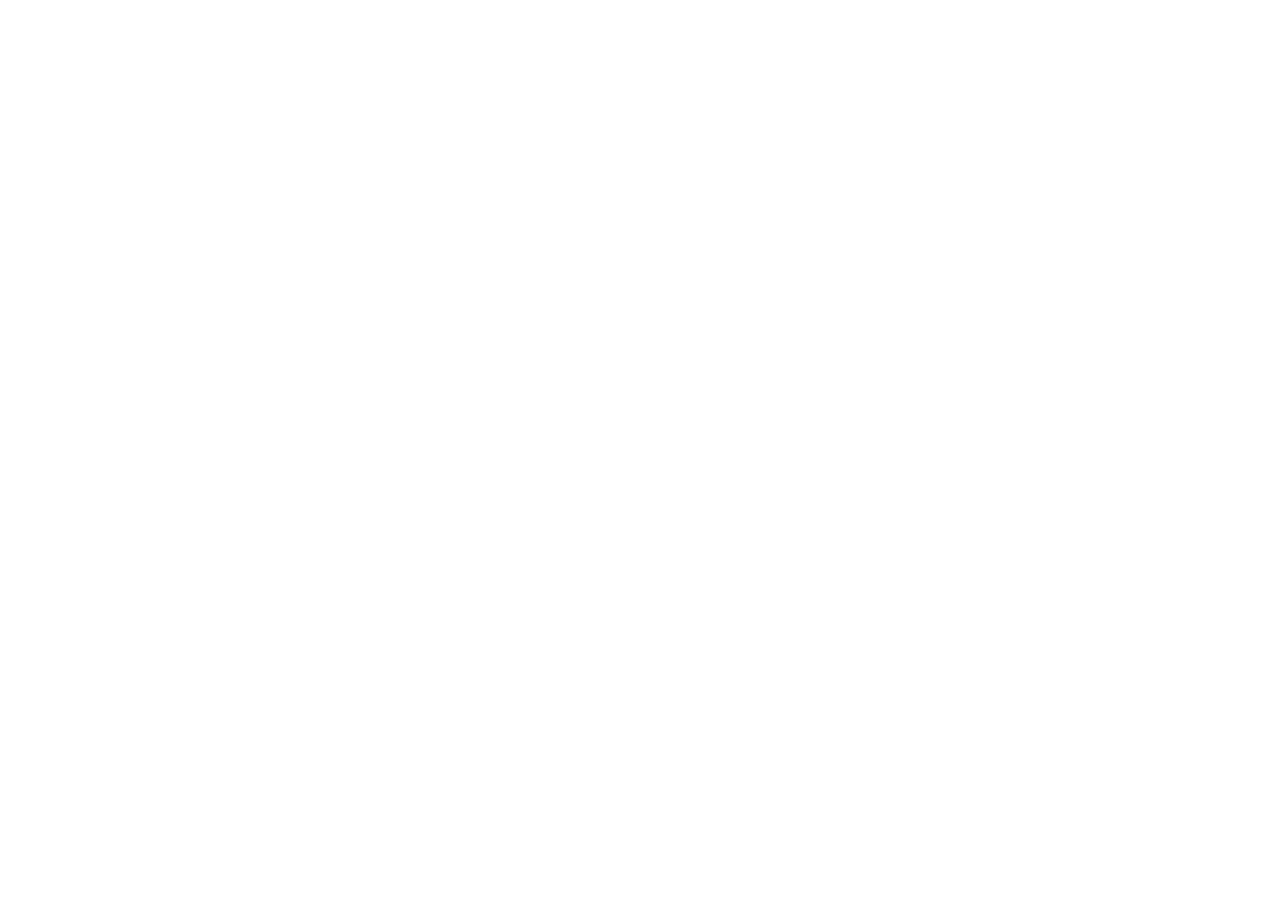
==== index.html @ c9c1727e "Version 0.5" ====
<!DOCTYPE html>
<html lang="en">
<head>
  <meta charset="UTF-8">
  <title>Clorabase documentation</title>
  <link rel="icon" href="favicon.png" />
  <meta name="keywords" content="clorabase, android backend, firebase alternative,clorastoreDB,cloremDB,github as backend,supabase, in-app updates, nosql, mongoDB"/>
  <meta http-equiv="X-UA-Compatible" content="IE=edge,chrome=1" />
  <meta name="description" content="Clorabase is a free backend (BaaS) alternative for Android apps that turns your GitHub repo into a No-SQL database. Use Databases, Storage, In-App messaging and a lot more engaging features for free without any special account.">
  <meta name="viewport" content="width=device-width, initial-scale=1.0, minimum-scale=1.0">
  <link rel="stylesheet" href="//cdn.jsdelivr.net/npm/docsify@4/lib/themes/vue.css">
</head>
<body>
  <div id="app"></div>
  <script>
    window.$docsify = {
      name: 'Clorabase',
      repo: 'https://github.com/ErrorxCode/Clorabase',
      coverpage: 'cover.md',
      loadSidebar: 'toc.md'
    }
  </script>
  <!-- Docsify v4 -->
  <script src="//cdn.jsdelivr.net/npm/docsify@4"></script>
</body>
</html>
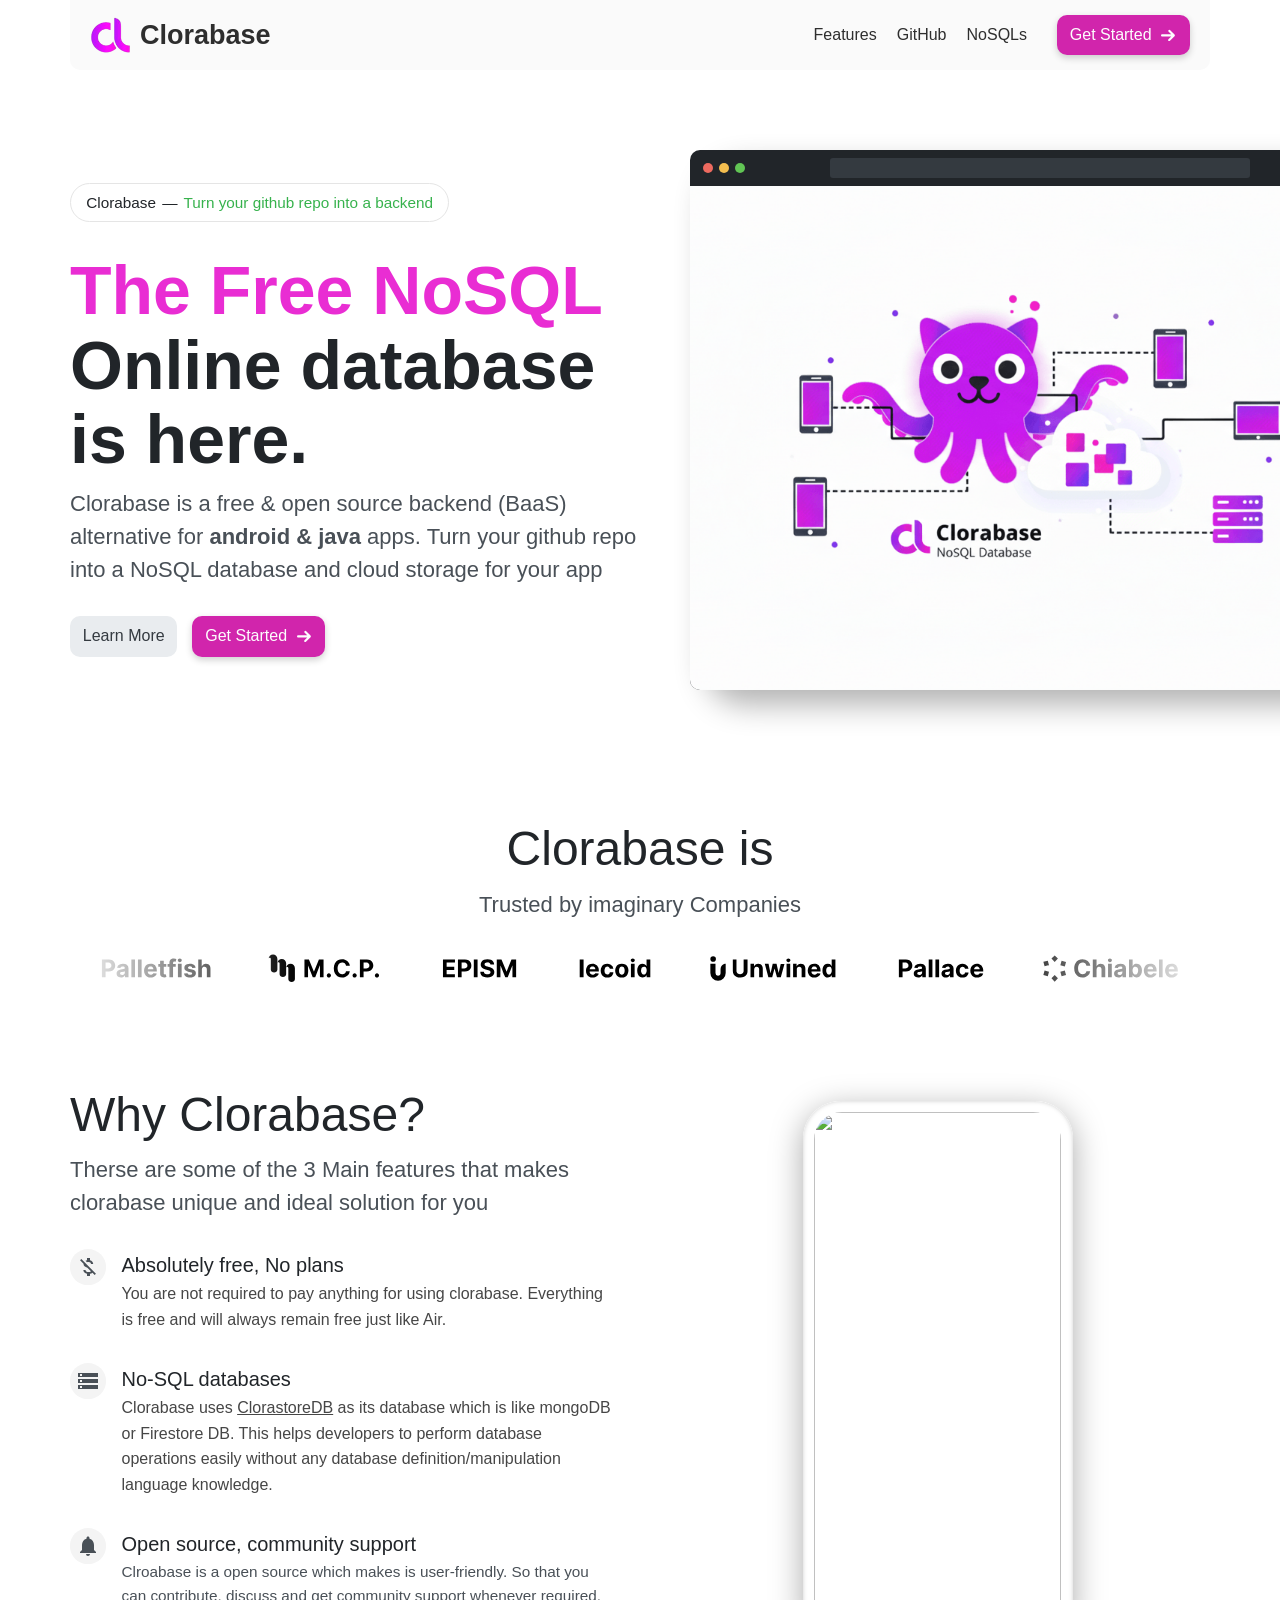
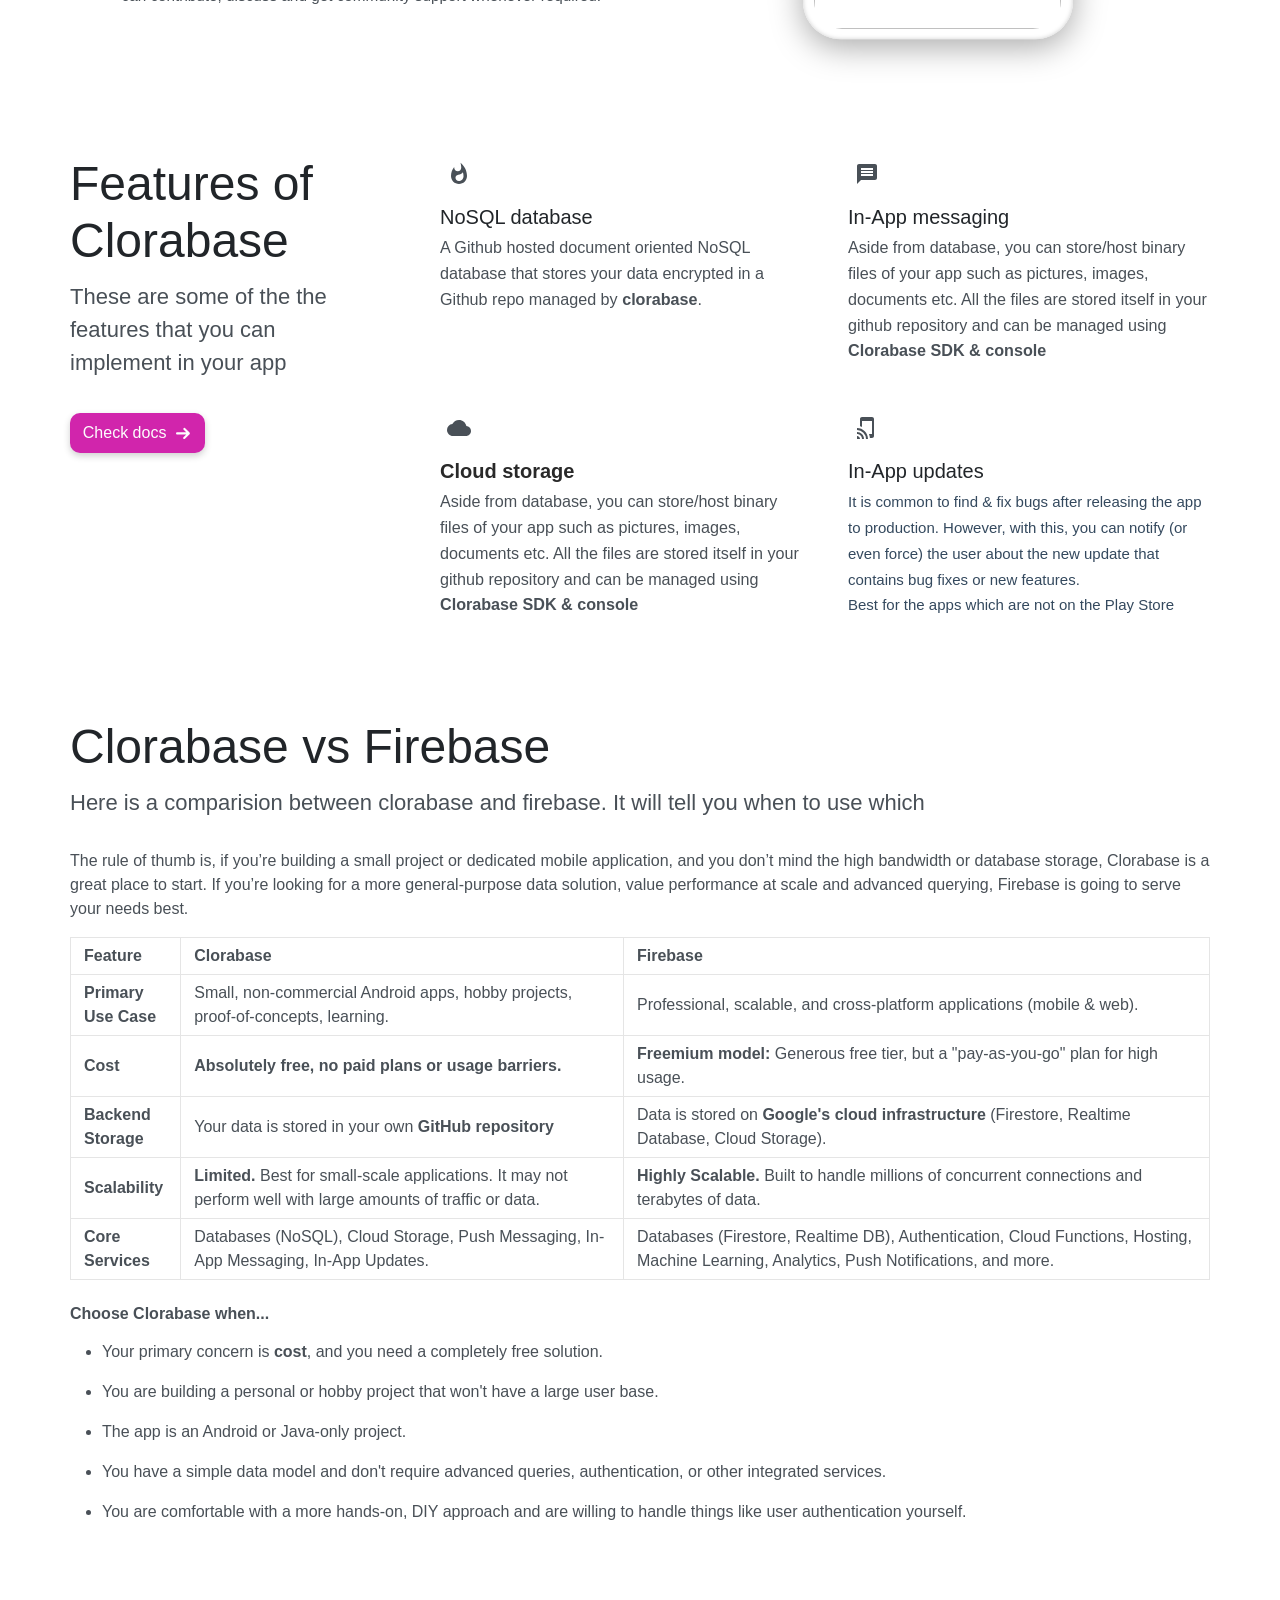
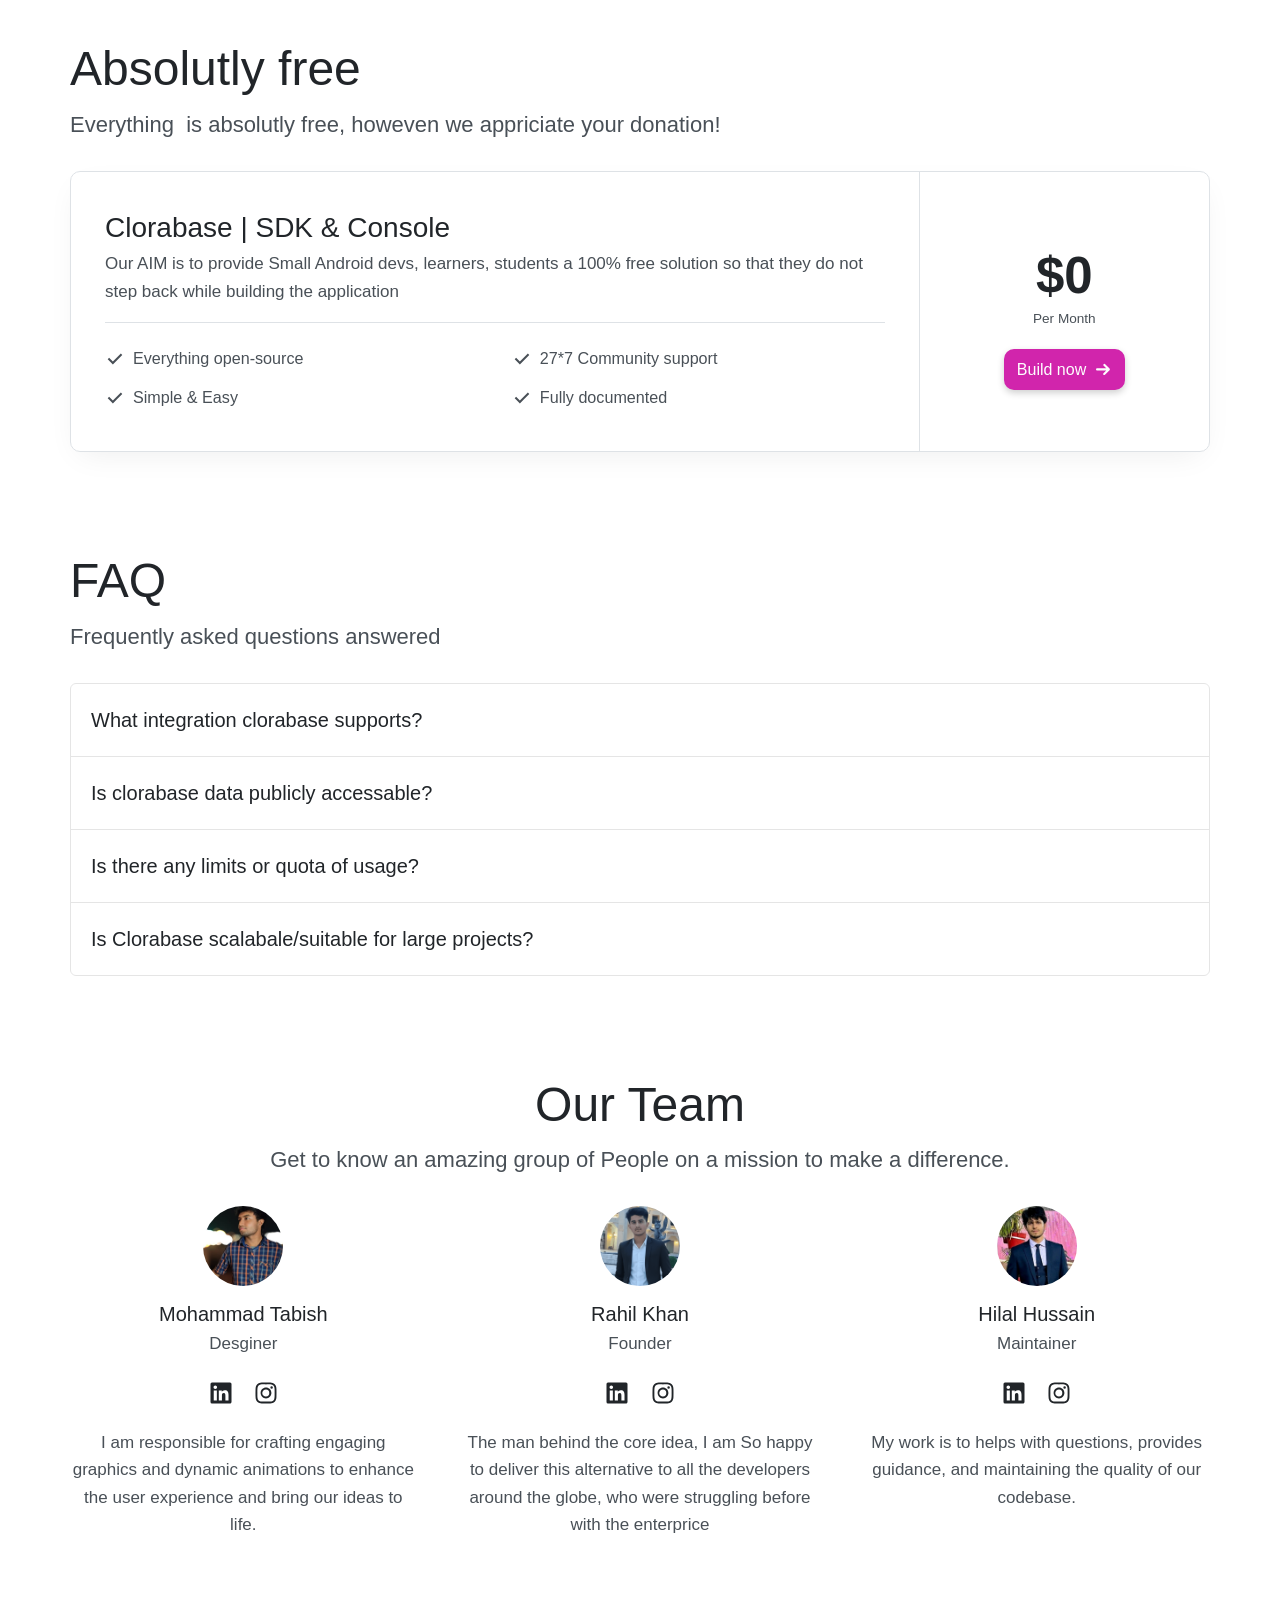
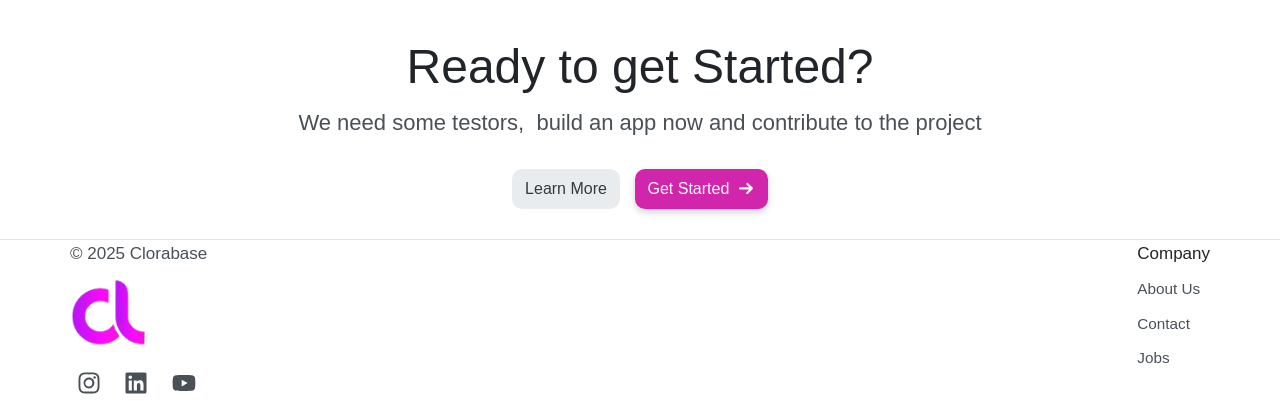
==== commit eb060f3a: "Version 0.5" ====
--- a/index.html
+++ b/index.html
@@ -1,26 +1,5227 @@
 <!DOCTYPE html>
+<!-- saved from url=(0033)https://x40t9uf2030pmzw6.umso.co/ -->
 <html lang="en">
+
 <head>
-  <meta charset="UTF-8">
-  <title>Clorabase documentation</title>
-  <link rel="icon" href="favicon.png" />
-  <meta name="keywords" content="clorabase, android backend, firebase alternative,clorastoreDB,cloremDB,github as backend,supabase, in-app updates, nosql, mongoDB"/>
-  <meta http-equiv="X-UA-Compatible" content="IE=edge,chrome=1" />
-  <meta name="description" content="Clorabase is a free backend (BaaS) alternative for Android apps that turns your GitHub repo into a No-SQL database. Use Databases, Storage, In-App messaging and a lot more engaging features for free without any special account.">
-  <meta name="viewport" content="width=device-width, initial-scale=1.0, minimum-scale=1.0">
-  <link rel="stylesheet" href="//cdn.jsdelivr.net/npm/docsify@4/lib/themes/vue.css">
+    <meta http-equiv="Content-Type" content="text/html; charset=UTF-8">
+    <meta http-equiv="x-ua-compatible" content="ie=edge">
+    <meta name="viewport" content="width=device-width, initial-scale=1, shrink-to-fit=no">
+    <link rel="icon" href="https://static-files.umso.co/lib_TvHHIBsxBCoxRUxY/1z0f9hwj6rwfn8ta.png?w=32&amp;h=32">
+    <title></title>
+    <meta property="og:title">
+    <meta name="twitter:title">
+    <meta name="description">
+    <meta name="twitter:description">
+    <link rel="canonical" href="https://x40t9uf2030pmzw6.umso.co/">
+    <link rel="alternate" hreflang="en" href="https://x40t9uf2030pmzw6.umso.co/">
+    <style>
+        body {
+            margin: 0;
+            padding: 0;
+            --wr-max: 1200px;
+            position: relative;
+            word-wrap: anywhere;
+            word-break: break-word;
+            line-height: 1.5;
+            --font-system: -apple-system, BlinkMacSystemFont, Segoe UI, Inter, Helvetica, Arial, sans-serif;
+            overflow-wrap: anywhere;
+            text-rendering: optimizeLegibility;
+            background-color: #fff;
+            --gradient-otifyadsp4: linear-gradient(45deg, rgb(184, 205, 225) 0%, rgb(135, 171, 208) 100%);
+            -webkit-font-smoothing: antialiased;
+            -moz-osx-font-smoothing: grayscale;
+            -webkit-text-size-adjust: 100%;
+        }
+
+        a,
+        .link {
+            color: var(--color-text-link);
+            font-weight: var(--fontWeight-text-medium);
+            text-decoration: none;
+        }
+
+        a:not(.btn):hover {
+            text-decoration: underline;
+        }
+
+        strong {
+            font-weight: var(--fontWeight-text-heavy);
+        }
+
+        #measure-layer {
+            z-index: -1;
+            position: absolute;
+            visibility: hidden;
+        }
+
+        .theme-sub_5iltjpyki4 {
+            font: normal normal 400 1em 'Noto Sans', -apple-system, BlinkMacSystemFont, Segoe UI, Helvetica, Arial, sans-serif;
+            color: #dee2e6;
+            font-size: max(calc(17px * var(--fontScaleFactor)), 16px);
+            --color-bg: rgb(21, 23, 25);
+            background: rgb(21, 23, 25);
+            --font-hero: normal normal 800 1em 'Noto Sans', -apple-system, BlinkMacSystemFont, Segoe UI, Helvetica, Arial, sans-serif;
+            --font-text: normal normal 400 1em 'Noto Sans', -apple-system, BlinkMacSystemFont, Segoe UI, Helvetica, Arial, sans-serif;
+            line-height: 1.6;
+            --font-title: normal normal 500 1em 'Noto Sans', -apple-system, BlinkMacSystemFont, Segoe UI, Helvetica, Arial, sans-serif;
+            --border-width: 1px;
+            --font-subtitle: normal normal 500 1em 'Noto Sans', -apple-system, BlinkMacSystemFont, Segoe UI, Helvetica, Arial, sans-serif;
+            --fontSize-hero: calc(68px * var(--fontScaleFactor));
+            --fontSize-text: max(calc(17px * var(--fontScaleFactor)), 16px);
+            --fontSize-title: calc(48px * var(--fontScaleFactor));
+            --color-text-link: #40c057;
+            --font-subheading: normal normal 400 1em 'Noto Sans', -apple-system, BlinkMacSystemFont, Segoe UI, Helvetica, Arial, sans-serif;
+            --fontScaleFactor: 1;
+            --lineHeight-hero: 1.1;
+            --lineHeight-title: 1.2;
+            --fontSize-subtitle: calc(20px * var(--fontScaleFactor));
+            --color-text-primary: #f8f9fa;
+            --color-border-normal: #495057;
+            --fontSize-subheading: calc(22px * var(--fontScaleFactor));
+            --fontWeight-subtitle: 500;
+            --lineHeight-subtitle: inherit;
+            --color-accent-primary: #40c057;
+            --color-text-secondary: #dee2e6;
+            --fontWeight-text-heavy: 600;
+            --lineHeight-subheading: 1.5;
+            --fontWeight-text-medium: 500;
+        }
+
+        @media (max-width: 768px) {
+            .theme-sub_5iltjpyki4 {
+                --fontSize-hero: calc(68px * var(--fontScaleFactor));
+                --fontSize-title: max(calc(48px * var(--fontScaleFactor)), 20px);
+                --fontScaleFactor: 0.75;
+                --fontSize-subtitle: max(calc(20px * var(--fontScaleFactor)), 16px);
+                --fontSize-subheading: max(calc(22px * var(--fontScaleFactor)), 16px);
+            }
+        }
+
+        .theme-sub_6dv71possc {
+            font: normal normal 400 1em 'Noto Sans', -apple-system, BlinkMacSystemFont, Segoe UI, Helvetica, Arial, sans-serif;
+            color: #495057;
+            font-size: max(calc(17px * var(--fontScaleFactor)), 16px);
+            --color-bg: rgb(255, 255, 255);
+            background: rgb(255, 255, 255);
+            --font-hero: normal normal 800 1em 'Noto Sans', -apple-system, BlinkMacSystemFont, Segoe UI, Helvetica, Arial, sans-serif;
+            --font-text: normal normal 400 1em 'Noto Sans', -apple-system, BlinkMacSystemFont, Segoe UI, Helvetica, Arial, sans-serif;
+            line-height: 1.6;
+            --font-title: normal normal 500 1em 'Noto Sans', -apple-system, BlinkMacSystemFont, Segoe UI, Helvetica, Arial, sans-serif;
+            --border-width: 1px;
+            --font-subtitle: normal normal 500 1em 'Noto Sans', -apple-system, BlinkMacSystemFont, Segoe UI, Helvetica, Arial, sans-serif;
+            --fontSize-hero: calc(68px * var(--fontScaleFactor));
+            --fontSize-text: max(calc(17px * var(--fontScaleFactor)), 16px);
+            --fontSize-title: calc(48px * var(--fontScaleFactor));
+            --color-text-link: #37b24d;
+            --font-subheading: normal normal 400 1em 'Noto Sans', -apple-system, BlinkMacSystemFont, Segoe UI, Helvetica, Arial, sans-serif;
+            --fontScaleFactor: 1;
+            --lineHeight-hero: 1.1;
+            --lineHeight-title: 1.2;
+            --fontSize-subtitle: calc(20px * var(--fontScaleFactor));
+            --color-text-primary: #212529;
+            --color-border-normal: rgb(229, 229, 229);
+            --fontSize-subheading: calc(22px * var(--fontScaleFactor));
+            --fontWeight-subtitle: 500;
+            --lineHeight-subtitle: inherit;
+            --color-accent-primary: rgb(233, 45, 211);
+            --color-text-secondary: #495057;
+            --fontWeight-text-heavy: 600;
+            --lineHeight-subheading: 1.5;
+            --fontWeight-text-medium: 500;
+        }
+
+        @media (max-width: 768px) {
+            .theme-sub_6dv71possc {
+                --fontSize-hero: calc(68px * var(--fontScaleFactor));
+                --fontSize-title: max(calc(48px * var(--fontScaleFactor)), 20px);
+                --fontScaleFactor: 0.75;
+                --fontSize-subtitle: max(calc(20px * var(--fontScaleFactor)), 16px);
+                --fontSize-subheading: max(calc(22px * var(--fontScaleFactor)), 16px);
+            }
+        }
+
+        .theme-sub_wf76sy1ski {
+            font: normal normal 400 1em 'Noto Sans', -apple-system, BlinkMacSystemFont, Segoe UI, Helvetica, Arial, sans-serif;
+            color: #dee2e6;
+            font-size: max(calc(17px * var(--fontScaleFactor)), 16px);
+            --color-bg: rgb(4, 42, 12);
+            background: rgb(4, 42, 12);
+            --font-hero: normal normal 800 1em 'Noto Sans', -apple-system, BlinkMacSystemFont, Segoe UI, Helvetica, Arial, sans-serif;
+            --font-text: normal normal 400 1em 'Noto Sans', -apple-system, BlinkMacSystemFont, Segoe UI, Helvetica, Arial, sans-serif;
+            line-height: 1.6;
+            --font-title: normal normal 500 1em 'Noto Sans', -apple-system, BlinkMacSystemFont, Segoe UI, Helvetica, Arial, sans-serif;
+            --border-width: 1px;
+            --font-subtitle: normal normal 500 1em 'Noto Sans', -apple-system, BlinkMacSystemFont, Segoe UI, Helvetica, Arial, sans-serif;
+            --fontSize-hero: calc(68px * var(--fontScaleFactor));
+            --fontSize-text: max(calc(17px * var(--fontScaleFactor)), 16px);
+            --fontSize-title: calc(48px * var(--fontScaleFactor));
+            --color-text-link: rgb(92, 250, 121);
+            --font-subheading: normal normal 400 1em 'Noto Sans', -apple-system, BlinkMacSystemFont, Segoe UI, Helvetica, Arial, sans-serif;
+            --fontScaleFactor: 1;
+            --lineHeight-hero: 1.1;
+            --lineHeight-title: 1.2;
+            --fontSize-subtitle: calc(20px * var(--fontScaleFactor));
+            --color-text-primary: #f8f9fa;
+            --color-border-normal: rgb(44, 84, 51);
+            --fontSize-subheading: calc(22px * var(--fontScaleFactor));
+            --fontWeight-subtitle: 500;
+            --lineHeight-subtitle: inherit;
+            --color-accent-primary: rgb(76, 245, 107);
+            --color-text-secondary: #dee2e6;
+            --fontWeight-text-heavy: 600;
+            --lineHeight-subheading: 1.5;
+            --fontWeight-text-medium: 500;
+        }
+
+        @media (max-width: 768px) {
+            .theme-sub_wf76sy1ski {
+                --fontSize-hero: calc(68px * var(--fontScaleFactor));
+                --fontSize-title: max(calc(48px * var(--fontScaleFactor)), 20px);
+                --fontScaleFactor: 0.75;
+                --fontSize-subtitle: max(calc(20px * var(--fontScaleFactor)), 16px);
+                --fontSize-subheading: max(calc(22px * var(--fontScaleFactor)), 16px);
+            }
+        }
+
+        .buttons-btn_3k9dk393 .btn {
+            font: normal normal 500 1em 'Inter', -apple-system, BlinkMacSystemFont, Segoe UI, Helvetica, Arial, sans-serif;
+            color: #f8f9fa;
+            font-size: 16px;
+            background: rgb(40, 91, 50);
+            border-radius: 10px;
+        }
+
+        .buttons-btn_3k9dk393 .btn.primary {
+            color: rgb(253, 253, 253);
+            background: rgb(47, 177, 71);
+            box-shadow: 0px 3px 7px 0px rgba(0, 0, 0, 0.19);
+            border-style: solid;
+            border-width: 0;
+        }
+
+        .buttons-btn_3k9dk393 .btn:hover {
+            background: rgb(51, 117, 64);
+            border-radius: 10px;
+        }
+
+        .buttons-btn_3k9dk393 .btn.primary:hover {
+            background: rgb(54, 223, 85);
+        }
+
+        .buttons-btn_nd39orj3 .btn {
+            font: normal normal 500 1em 'Inter', -apple-system, BlinkMacSystemFont, Segoe UI, Helvetica, Arial, sans-serif;
+            color: #343a40;
+            font-size: 16px;
+            background: #e9ecef;
+            border-radius: 10px;
+        }
+
+        .buttons-btn_nd39orj3 .btn.primary {
+            color: rgb(253, 253, 253);
+            background: rgb(209, 37, 172);
+            box-shadow: 0px 3px 7px 0px rgba(0, 0, 0, 0.19);
+            border-style: solid;
+            border-width: 0;
+        }
+
+        .buttons-btn_nd39orj3 .btn:hover {
+            background: #dee2e6;
+            border-radius: 10px;
+        }
+
+        .buttons-btn_nd39orj3 .btn.primary:hover {
+            background: #2b8a3e;
+        }
+
+        .buttons-btn_nob6m8rpy4 .btn {
+            font: normal normal 500 1em 'Inter', -apple-system, BlinkMacSystemFont, Segoe UI, Helvetica, Arial, sans-serif;
+            color: #f1f3f5;
+            font-size: 16px;
+            background: #495057;
+            border-radius: 10px;
+        }
+
+        .buttons-btn_nob6m8rpy4 .btn.primary {
+            color: rgb(253, 253, 253);
+            background: #37b24d;
+            box-shadow: 0px 3px 7px 0px rgba(0, 0, 0, 0.19);
+            border-style: solid;
+            border-width: 0;
+        }
+
+        .buttons-btn_nob6m8rpy4 .btn:hover {
+            background: #868e96;
+            border-radius: 10px;
+        }
+
+        .buttons-btn_nob6m8rpy4 .btn.primary:hover {
+            background: #2b8a3e;
+        }
+
+        .cards-card_4mxdoagfjq {
+            --card-bg: rgb(16, 47, 21);
+            --card-boxShadow: 0px 10px 30px -10px rgba(0, 0, 0, 0.08);
+            --card-borderColor: rgb(44, 84, 51);
+            --card-borderWidth: 1px;
+            --card-borderRadius: 10px;
+            --card-textColorPrimary: #f1f3f5;
+            --card-textColorSecondary: #dee2e6;
+        }
+
+        .cards-card_6lmqy9qaws {
+            --card-bg: rgb(255, 255, 255);
+            --card-boxShadow: 0px 10px 30px -10px rgba(0, 0, 0, 0.08);
+            --card-borderColor: #dee2e6;
+            --card-borderWidth: 1px;
+            --card-borderRadius: 10px;
+            --card-textColorPrimary: #212529;
+            --card-textColorSecondary: #495057;
+        }
+
+        .cards-card_kwxot3zd9y {
+            --card-bg: rgba(52, 58, 64, 0.26);
+            --card-boxShadow: 0px 10px 30px -10px rgba(0, 0, 0, 0.08);
+            --card-borderColor: #495057;
+            --card-borderWidth: 1px;
+            --card-borderRadius: 10px;
+            --card-textColorPrimary: #f1f3f5;
+            --card-textColorSecondary: #ced4da;
+        }
+
+        .header-hdr_cadmwnvpt {
+            font: normal normal 500 16px var(--font-system), -apple-system, BlinkMacSystemFont, Segoe UI, Helvetica, Arial, sans-serif;
+            --font-text: normal normal 400 1em var(--font-system), -apple-system, BlinkMacSystemFont, Segoe UI, Helvetica, Arial, sans-serif;
+            --header-bg: rgb(4, 42, 12);
+            --nav-menu-bg: rgb(8, 55, 18);
+            --nav-drawer-bg: rgb(8, 55, 18);
+            --color-text-primary: rgb(255, 255, 255);
+            --header-borderWidth: 0px;
+            --header-borderRadius: 11px;
+            --color-text-secondary: rgb(193, 193, 193);
+            --header-fontSize-primary: 16px;
+        }
+
+        .header-hdr_7u0269dzlr {
+            font: normal normal 500 16px 'Noto Sans', -apple-system, BlinkMacSystemFont, Segoe UI, Helvetica, Arial, sans-serif;
+            --font-text: normal normal 400 17px 'Noto Sans', -apple-system, BlinkMacSystemFont, Segoe UI, Helvetica, Arial, sans-serif;
+            --header-bg: rgb(255, 255, 255);
+            --nav-menu-bg: rgb(255, 255, 255);
+            --nav-drawer-bg: rgb(255, 255, 255);
+            --color-text-primary: #212529;
+            --header-borderColor: rgb(229, 229, 229);
+            --header-borderWidth: 1;
+            --header-borderRadius: 10px;
+            --color-text-secondary: #495057;
+            --header-fontSize-primary: 16;
+            --header-fontSize-secondary: 17px;
+        }
+
+        .header-hdr_xzrm0uchqz {
+            font: normal normal 500 16px var(--font-system), -apple-system, BlinkMacSystemFont, Segoe UI, Helvetica, Arial, sans-serif;
+            --font-text: normal normal 400 1em var(--font-system), -apple-system, BlinkMacSystemFont, Segoe UI, Helvetica, Arial, sans-serif;
+            --header-bg: rgb(250, 250, 250);
+            --nav-menu-bg: rgb(250, 250, 250);
+            --nav-drawer-bg: rgb(250, 250, 250);
+            --color-text-primary: rgb(46, 46, 46);
+            --header-borderRadius: 10px;
+            --color-text-secondary: rgb(92, 92, 92);
+            --header-fontSize-primary: 16px;
+        }
+
+        .header-hdr_z6oroixtzs {
+            font: normal normal 500 16px var(--font-system), -apple-system, BlinkMacSystemFont, Segoe UI, Helvetica, Arial, sans-serif;
+            --font-text: normal normal 400 1em var(--font-system), -apple-system, BlinkMacSystemFont, Segoe UI, Helvetica, Arial, sans-serif;
+            --header-bg: rgb(24, 24, 24);
+            --nav-menu-bg: rgb(35, 35, 35);
+            --nav-drawer-bg: rgb(35, 35, 35);
+            --color-text-primary: rgb(255, 255, 255);
+            --header-borderRadius: 10px;
+            --color-text-secondary: rgb(193, 193, 193);
+            --header-fontSize-primary: 16px;
+        }
+
+        body:not(.noScript) .umso-animated {
+            opacity: 0;
+        }
+
+        .umso-animating {
+            animation-name: var(--animationName);
+            animation-delay: calc(var(--animationDelay) * 1ms + var(--listItem-index, 0) * var(--animationStagger) * 1ms);
+            animation-duration: calc(var(--animationDuration, 0) * 1ms);
+            animation-fill-mode: both;
+            animation-timing-function: var(--animationTimingFunction, ease);
+        }
+
+        @media (prefers-reduced-motion) {
+            .umso-animating {
+                animation-name: none;
+            }
+        }
+
+        @media (max-width: 700px) {
+            .umso-animating {
+                animation-delay: calc(var(--animationDelay) * 1ms);
+            }
+        }
+
+        @keyframes toTop {
+            0% {
+                opacity: 0;
+                transform: translateY(var(--animationSlideDistance, 10%));
+            }
+
+            100% {
+                opacity: 1;
+                transform: translateY(0);
+            }
+        }
+
+        @keyframes toBottom {
+            0% {
+                opacity: 0;
+                transform: translateY(calc(var(--animationSlideDistance, 10%) * -1));
+            }
+
+            100% {
+                opacity: 1;
+                transform: translateY(0);
+            }
+        }
+
+        @keyframes toRight {
+            0% {
+                opacity: 0;
+                transform: translateX(calc(var(--animationSlideDistance, 10%) * -1));
+            }
+
+            100% {
+                opacity: 1;
+                transform: translateX(0);
+            }
+        }
+
+        @keyframes toLeft {
+            0% {
+                opacity: 0;
+                transform: translateX(var(--animationSlideDistance, 10%));
+            }
+
+            100% {
+                opacity: 1;
+                transform: translateX(0);
+            }
+        }
+
+        @keyframes fade {
+            0% {
+                opacity: var(--animationFromOpacity, 0);
+            }
+
+            100% {
+                opacity: 1;
+            }
+        }
+
+        @keyframes scale {
+            0% {
+                opacity: 0;
+                transform: scale(var(--animationFromScale, 0.9));
+            }
+
+            100% {
+                opacity: 1;
+                transform: scale(1);
+            }
+        }
+
+        .wr {
+            width: 100%;
+            margin: 0 auto;
+            padding: 0 30px;
+            position: relative;
+            max-width: var(--wr-max);
+            box-sizing: border-box;
+        }
+
+        @media only screen and (max-width: 700px) {
+            .wr {
+                padding: 0 15px;
+            }
+        }
+
+        .um-backdrop {
+            top: 0;
+            left: 0;
+            right: 0;
+            bottom: 0;
+            z-index: -1;
+            position: absolute;
+        }
+
+        .um-backdrop>video {
+            width: 100%;
+            height: 100%;
+            object-fit: cover;
+        }
+
+        .um-backdrop>.overlay {
+            top: 0;
+            left: 0;
+            right: 0;
+            bottom: 0;
+            position: absolute;
+        }
+
+        .madeWithUmso {
+            left: 50%;
+            color: rgb(43, 43, 43) !important;
+            bottom: 10px !important;
+            height: 30px;
+            display: flex !important;
+            padding: 0 9px;
+            z-index: 100;
+            position: fixed !important;
+            animation: keyframes-badgeFade;
+            font-size: 13px;
+            background: #fff !important;
+            box-shadow: 0 1px 3px rgba(0, 0, 0, 0.3), 0 6px 13px rgba(0, 0, 0, 0.1);
+            transition: all 0.2s ease-in-out;
+            align-items: center;
+            font-family: -apple-system, BlinkMacSystemFont, 'Segoe UI', Helvetica, Arial, sans-serif;
+            font-weight: 500;
+            white-space: nowrap;
+            margin-right: -70px !important;
+            border-radius: 6px;
+            text-decoration: none !important;
+            transform-origin: 50% 50%;
+            animation-duration: 1.3s;
+            transition-property: background color;
+        }
+
+        .madeWithUmso svg {
+            color: rgb(43, 43, 43);
+            width: 66px;
+            margin-top: 0;
+            transition: filter 0.2s ease-in-out;
+            margin-left: 6px;
+        }
+
+        .madeWithUmso:hover {
+            color: #fff !important;
+            background: #000000 !important;
+        }
+
+        .madeWithUmso.badge--left {
+            left: initial;
+            margin-left: 10px;
+        }
+
+        .madeWithUmso.badge--right {
+            left: 100%;
+            margin-left: -165px;
+        }
+
+        .madeWithUmso.badge--center {
+            left: 50%;
+            margin-left: -70px;
+        }
+
+        @media (max-width: 750px) {
+            .madeWithUmso.footerBadge {
+                left: 50%;
+                margin-left: -70px;
+            }
+        }
+
+        .madeWithUmso:hover svg {
+            filter: invert(1) saturate(0);
+        }
+
+        @keyframes keyframes-badgeFade {
+            0% {
+                opacity: 0;
+                transform: scale(0.8) translate(0, 10px);
+            }
+
+            80% {
+                opacity: 0;
+                transform: scale(0.8) translate(0, 10px);
+            }
+
+            100% {
+                opacity: 1;
+                transform: scale(1) translate(0, 0);
+            }
+        }
+
+        .__umsoEditorHighlight:after {
+            top: 0;
+            left: 0;
+            right: 0;
+            border: 1px dashed #845ef7;
+            bottom: 0;
+            content: "";
+            z-index: 9999;
+            position: absolute;
+            box-shadow: inset 0 0 15px var(--boxShadow-color);
+            border-radius: 5px;
+            animation-name: keyframes-editorHighlight;
+            pointer-events: none;
+            --boxShadow-color: rgba(132, 94, 247, 0.29);
+            animation-duration: 1.5s;
+            animation-fill-mode: both;
+            animation-timing-function: linear;
+        }
+
+        @keyframes keyframes-editorHighlight {
+            0% {
+                opacity: 0;
+            }
+
+            45% {
+                opacity: 1;
+            }
+
+            80% {
+                opacity: 1;
+            }
+
+            100% {
+                opacity: 0;
+            }
+        }
+
+        .um-gradient-text {
+            background: -webkit-linear-gradient(var(--angle), var(--from), var(--to));
+            -webkit-background-clip: text;
+            -webkit-text-fill-color: transparent;
+        }
+
+        .um-dl-adder {
+            width: 0;
+            z-index: 8;
+            position: relative;
+        }
+
+        .um-dl-adder:before {
+            top: 0;
+            left: -1px;
+            width: 2px;
+            bottom: 0;
+            content: "";
+            position: absolute;
+            border-radius: 2px;
+        }
+
+        .um-dl-adder button {
+            all: unset;
+            top: 50%;
+            left: -10px;
+            color: #fff;
+            width: 20px;
+            height: 20px;
+            margin: 0 !important;
+            position: absolute;
+            font-size: 20px;
+            transform: translate(0, -50%);
+            background: var(--eddy-accent);
+            text-align: center;
+            line-height: 20px;
+            border-radius: 50%;
+        }
+
+        .um-droppable {
+            width: 2px;
+            background: var(--eddy-accent);
+            border-radius: 2px;
+        }
+
+        .um-first-section {
+            padding-top: calc(var(--um-header-height) + 10px) !important;
+        }
+
+        .um-hidden-section {
+            gap: 10px;
+            color: #464646;
+            display: flex;
+            padding: 10px 30px;
+            z-index: 1;
+            position: relative;
+            font-size: 13px;
+            box-shadow: 0 0 0 1px #eee;
+            align-items: center;
+            font-family: var(--font-system);
+            font-weight: 400;
+            background-size: 10px 10px;
+            background-image: repeating-linear-gradient(45deg, #eee 0, #eee 1px, #fafafa 0, #fafafa 50%);
+            background-repeat: repeat;
+        }
+
+        @media (max-width: 700px) {
+            .um-hidden-section {
+                text-align: center;
+                flex-direction: column;
+            }
+        }
+
+        .um-hidden-section.um-hideOnDesktop {
+            display: none;
+        }
+
+        .um-hidden-section.um-hideOnTablet {
+            display: none;
+        }
+
+        .um-hidden-section.um-hideOnMobile {
+            display: none;
+        }
+
+        .um-hidden-section svg {
+            flex-shrink: 0;
+        }
+
+        .um-hidden-section strong {
+            font-weight: 500;
+        }
+
+        .um-hidden-section button {
+            all: unset;
+            color: #222;
+            cursor: pointer;
+            padding: 5px 10px;
+            font-size: 12px;
+            background: #eaeaea;
+            flex-shrink: 0;
+            font-weight: 500;
+            border-radius: 3px;
+        }
+
+        .um-hidden-section button:hover {
+            background: #dcdcdc;
+        }
+
+        @media (max-width: 500px) {
+            .um-hidden-section.um-hideOnMobile {
+                display: flex;
+            }
+        }
+
+        @media (min-width: 500px) and (max-width: 770px) {
+            .um-hidden-section.um-hideOnTablet {
+                display: flex;
+            }
+        }
+
+        @media (min-width: 770px) {
+            .um-hidden-section.um-hideOnDesktop {
+                display: flex;
+            }
+        }
+
+        .um-icon {
+            display: flex;
+            position: relative;
+            box-sizing: border-box;
+            align-items: center;
+            flex-shrink: 0;
+            justify-content: center;
+        }
+
+        .um-icon:not(svg):not(img) {
+            padding: 0.4em;
+        }
+
+        .um-iconimg {
+            object-fit: contain;
+        }
+
+        .um-icon svg {
+            display: block;
+            position: relative;
+        }
+
+        .um-miniIcon {
+            display: block;
+        }
+
+        .umso-cms-pagination {
+            gap: 10px;
+            margin: 0;
+            display: flex;
+            padding: 0;
+            list-style: none;
+            justify-content: center;
+        }
+
+        .umso-cms-pagination li {
+            display: block;
+        }
+
+        .umso-cms-pagination li.active a {
+            background: color-mix(in srgb, var(--color-text-link), transparent 90%);
+            font-weight: 500;
+            border-color: color-mix(in srgb, var(--color-text-link), transparent 20%);
+        }
+
+        .umso-cms-pagination li a {
+            border: 1px solid var(--color-border-normal);
+            height: 40px;
+            display: block;
+            min-width: 40px;
+            text-align: center;
+            line-height: 40px;
+            border-radius: 5px;
+            text-decoration: none;
+        }
+
+        .umso-cms-pagination li a svg {
+            margin-top: 8px;
+        }
+
+        .um-text p {
+            margin: 0;
+        }
+
+        @supports (height: 1lh) {
+            .um-text p:empty {
+                height: 1lh;
+            }
+        }
+
+        @supports not (height: 1lh) {
+            .um-text p:empty:after {
+                content: "\00a0";
+            }
+        }
+
+        .btn {
+            gap: 0.6em;
+            font: normal normal 500 1em var(--font-system), -apple-system, BlinkMacSystemFont, Segoe UI, Helvetica, Arial, sans-serif;
+            color: var(--color-text-primary);
+            border: none;
+            cursor: pointer;
+            margin: 0;
+            display: inline-flex;
+            outline: none;
+            padding: 0.7em 0.8em;
+            position: relative;
+            background: #eee;
+            box-sizing: border-box;
+            transition: all 0.2s ease-in-out;
+            align-items: center;
+            border-radius: 3px;
+            justify-content: center;
+            text-decoration: none;
+            transition-property: background, color, border, box-shadow;
+        }
+
+        .btn.um-dragging {
+            transition: none;
+        }
+
+        .btn span {
+            text-decoration: none;
+        }
+
+        .btn--large {
+            font-size: 1.2em;
+        }
+
+        .btn--clear {
+            border: none !important;
+            outline: none !important;
+            padding: 0 !important;
+            box-shadow: none !important;
+            background-color: transparent !important;
+        }
+
+        .btn--wireframe {
+            color: #bbb;
+            background: #f3f3f3;
+            box-shadow: none;
+            border-color: #f3f3f3;
+        }
+
+        .btn svg:not(.um-arrow),
+        .btn img {
+            width: initial;
+            height: 1.2em;
+            margin: -0.1em;
+        }
+
+        .btn--loading {
+            cursor: wait;
+            pointer-events: none;
+        }
+
+        .btn--loading:after {
+            width: 12px;
+            border: 2px solid rgba(125, 125, 125, 0.3);
+            height: 12px;
+            content: '';
+            display: inline-block;
+            animation: keyframes-buttonLoading;
+            margin-left: 0.6em;
+            border-radius: 50%;
+            animation-duration: 0.8s;
+            border-right-color: var(--color-text-secondary);
+            animation-iteration-count: infinite;
+            animation-timing-function: linear;
+        }
+
+        .btn--error {
+            color: #fff !important;
+            background: #c92a2a !important;
+        }
+
+        .btn--error:after {
+            float: right;
+            content: '⚠';
+            padding-left: 9px;
+        }
+
+        .btn--success {
+            color: #fff !important;
+            background: #2f9e44 !important;
+        }
+
+        .btn--success:after {
+            float: right;
+            content: '✓';
+            padding-left: 9px;
+        }
+
+        .btn--success:before {
+            top: 0;
+            left: 0;
+            right: 0;
+            bottom: 0;
+            content: '';
+            position: absolute;
+            box-shadow: 0 0 0 0 #2f9e443b;
+            border-radius: inherit;
+            animation-name: keyframes-buttonSuccess;
+            pointer-events: none;
+            animation-duration: 0.4s;
+            animation-fill-mode: both;
+            animation-timing-function: ease-out;
+        }
+
+        .btn .um-icon {
+            padding: 0;
+        }
+
+        .btn.btn--icon svg,
+        .btn.btn--icon img {
+            width: initial;
+            height: 1.2em;
+            margin: -0.1em;
+        }
+
+        .btn:hover,
+        .btn:hover span {
+            text-decoration: none;
+        }
+
+        @keyframes keyframes-buttonSuccess {
+            from {
+                box-shadow: 0 0 0 0 rgba(47, 158, 68, 0);
+            }
+
+            to {
+                box-shadow: 0 0 0 5px rgba(47, 158, 68, 0.3);
+            }
+        }
+
+        @keyframes keyframes-buttonLoading {
+            from {
+                transform: rotate(0deg);
+            }
+
+            to {
+                transform: rotate(360deg);
+            }
+        }
+
+        .um-nav-wrapper {
+            color: var(--color-text-primary);
+            display: flex;
+            flex-grow: 1;
+            align-items: center;
+        }
+
+        .um-nav-wrapper .um-nav-children {
+            flex-shrink: 0;
+        }
+
+        .um-nav-wrapper.um-children-centered {
+            display: flex;
+            justify-content: space-between;
+        }
+
+        .um-nav-wrapper .um-nav-drawerTrigger {
+            display: none;
+        }
+
+        .um-nav-wrapper.um-space-between .um-nav-links {
+            margin-right: auto;
+            padding-left: 20px;
+        }
+
+        .um-nav-wrapper.um-links-centered .um-nav-links {
+            flex: 1;
+            margin: 0 auto;
+        }
+
+        .um-nav-wrapper.um-links-centered .um-nav-children {
+            flex: 1;
+            margin-right: 20px;
+        }
+
+        .um-nav-wrapper.um-children-centered.um-hidden {
+            margin-left: 40px;
+        }
+
+        .um-nav-wrapper.um-children-centered>div:not(.um-nav-children) {
+            display: flex;
+            flex-grow: 1;
+            flex-basis: 0;
+        }
+
+        .um-nav-wrapper.um-children-centered .um-nav-links {
+            padding-right: 20px;
+            justify-content: flex-start;
+        }
+
+        .um-nav-wrapper.um-children-centered .um-nav-buttons {
+            justify-content: flex-end;
+        }
+
+        .um-nav-wrapper.um-children-centered>div:not(.um-nav-children):first-child {
+            justify-content: flex-start;
+        }
+
+        .um-nav-wrapper.um-children-centered>div:not(.um-nav-children):last-child {
+            justify-content: flex-end;
+        }
+
+        .um-nav-wrapper.um-classic .um-nav-children {
+            margin-right: auto;
+        }
+
+        .um-nav-wrapper.um-hidden .um-nav-links {
+            display: none;
+        }
+
+        .um-nav-wrapper.um-hidden .um-nav-buttons {
+            display: none;
+        }
+
+        .um-nav-wrapper.um-hidden .um-lang-picker {
+            display: none;
+        }
+
+        .um-nav-links {
+            margin: 0;
+            display: flex;
+            padding: 0;
+            font-size: 15px;
+            list-style: none;
+            align-items: center;
+            white-space: nowrap;
+        }
+
+        .um-nav-links>li {
+            position: relative;
+        }
+
+        .um-nav-links>li>button {
+            font: inherit;
+            color: inherit;
+            border: none;
+            cursor: pointer;
+            padding: 10px;
+            font-size: var(--header-fontSize-primary, inherit);
+            background: transparent;
+        }
+
+        .um-nav-links>li>a {
+            font: inherit;
+            color: inherit;
+            padding: 10px 10px;
+            font-size: var(--header-fontSize-primary, inherit);
+            white-space: nowrap;
+        }
+
+        .um-nav-links>li:hover .um-nav-flyout {
+            display: flex;
+        }
+
+        .um-nav-flyout {
+            top: 100%;
+            left: 50%;
+            width: 250px;
+            display: none;
+            padding: 10px;
+            position: absolute;
+            max-width: 250px;
+            min-width: 120px;
+            transform: translate(-50%);
+            background: var(--nav-menu-bg, var(--nav-overlay-bg, var(--nav-flyout-bg)));
+            box-shadow: hsl(206 22% 7% / 35%) 0px 10px 38px -10px, hsl(206 22% 7% / 20%) 0px 10px 20px -15px;
+            ;
+            border-radius: 5px;
+        }
+
+        .um-nav-flyout ul {
+            margin: 0;
+            display: flex;
+            padding: 0;
+            flex-grow: 1;
+            list-style: none;
+            flex-direction: column;
+        }
+
+        .um-nav-item {
+            color: var(--color-text-primary);
+            display: flex;
+            padding: 8px 12px;
+            align-items: center;
+            border-radius: 4px;
+        }
+
+        .um-nav-item:hover {
+            background: rgba(141, 141, 141, 0.09);
+            text-decoration: none !important;
+        }
+
+        .um-nav-item div {
+            display: flex;
+            max-width: 230px;
+            word-wrap: break-word;
+            white-space: wrap;
+            overflow-wrap: break-word;
+            flex-direction: column;
+        }
+
+        .um-nav-item span {
+            font: var(--font-text);
+            color: var(--color-text-secondary);
+            display: block;
+            font-size: var(--header-fontSize-secondary, 0.9em);
+            max-width: 230px;
+            word-wrap: break-word;
+            font-weight: 400;
+            white-space: wrap;
+            overflow-wrap: break-word;
+            text-decoration: none;
+        }
+
+        .um-nav-item .um-icon {
+            flex-shrink: 0;
+            margin-right: 15px;
+        }
+
+        .um-nav-buttons {
+            gap: 10px;
+            display: flex;
+            position: relative;
+            align-items: center;
+            white-space: nowrap;
+            padding-left: 20px;
+        }
+
+        .um-nav-buttons>button,
+        .um-nav-buttons>a {
+            font-size: 15px;
+        }
+
+        .um-lang-picker {
+            position: relative;
+            margin-left: 5px;
+        }
+
+        .um-lang-picker button {
+            gap: 5px;
+            font: inherit;
+            color: var(--color-text-primary);
+            border: none;
+            cursor: pointer;
+            display: flex;
+            font-size: 15px;
+            background: transparent;
+            align-items: center;
+        }
+
+        .um-lang-picker ul {
+            display: none;
+        }
+
+        .um-lang-picker ul.um-open {
+            top: calc(100% + 5px);
+            right: 0;
+            margin: 0;
+            display: flex;
+            padding: 0;
+            z-index: 1000;
+            position: absolute;
+            min-width: 150px;
+            background: var(--nav-menu-bg, var(--nav-overlay-bg, var(--nav-flyout-bg)));
+            box-shadow: 0 0 10px rgba(0, 0, 0, 0.1);
+            list-style: none;
+            border-radius: 5px;
+            flex-direction: column;
+        }
+
+        .um-lang-picker ul.um-open li {
+            font-size: 14px;
+            font-family: var(--system-font);
+        }
+
+        .um-lang-picker ul.um-open li a {
+            color: inherit;
+            display: block;
+            padding: 10px 15px;
+        }
+
+        .um-lang-picker ul.um-open li a:hover {
+            background: var(--color-bg-secondary);
+        }
+
+        .um-lang-picker button svg {
+            color: var(--color-text-primary);
+        }
+
+        .um-nav-drawerTrigger {
+            width: 3em;
+            border: none;
+            height: 3em;
+            margin: 0;
+            padding: 0;
+            position: relative;
+            background: transparent;
+            border-radius: 4px;
+        }
+
+        .um-nav-drawerTrigger:after {
+            top: 9px;
+            left: 7px;
+            width: 26px;
+            height: 4px;
+            content: '';
+            opacity: 0.8;
+            position: absolute;
+            background: var(--color-text-secondary);
+            box-shadow: 0 8px 0 var(--color-text-secondary), 0 16px 0 var(--color-text-secondary);
+            border-radius: 2px;
+        }
+
+        .um-nav-drawerTrigger.um-hidden {
+            display: none;
+        }
+
+        @keyframes keyframes-navbar {
+            0% {
+                opacity: 0;
+                transform: scale(1) translate(10px, 0px);
+            }
+
+            100% {
+                opacity: 1;
+                transform: scale(1) translate(0, 0);
+            }
+        }
+
+        .um-nav-drawer {
+            top: 0;
+            color: var(--color-text-primary);
+            right: 0;
+            width: 90%;
+            bottom: 0;
+            z-index: 999;
+            overflow: scroll;
+            position: fixed;
+            font-size: 15px;
+            max-width: 300px;
+            background: var(--nav-drawer-bg, var(--nav-overlay-bg, var(--nav-flyout-bg)));
+            box-shadow: 0px 10px 50px -10px rgba(22, 23, 24, 0.35), 0px 10px 20px -15px rgba(22, 23, 24, 0.2);
+            border-radius: 0;
+        }
+
+        .um-nav-drawer.um-hidden {
+            display: none;
+        }
+
+        .um-nav-drawer:not(.um-hidden) {
+            animation: keyframes-navbar;
+            transform-origin: 100% 0;
+            animation-duration: 200ms;
+        }
+
+        .um-nav-drawer header {
+            display: flex;
+            padding: 5px;
+            align-items: center;
+            border-bottom: 1px solid var(--color-border-normal);
+            justify-content: flex-end;
+        }
+
+        .um-nav-drawer .um-drawer-buttons {
+            margin: 25px;
+            display: flex;
+            position: relative;
+            flex-wrap: wrap;
+            justify-content: flex-end;
+        }
+
+        .um-nav-drawer .um-drawer-links {
+            display: flex;
+            list-style: none;
+            flex-direction: column;
+        }
+
+        .um-nav-drawer .um-drawer-links>li {
+            border-bottom: 1px solid var(--color-border-normal);
+        }
+
+        .um-nav-drawer .um-drawer-links>li>button {
+            all: unset;
+            font: inherit;
+            width: 100%;
+            cursor: pointer;
+            padding: 12px 20px;
+            position: relative;
+            font-size: 1em;
+            box-sizing: border-box;
+            font-weight: var(--fontWeight-text-medium);
+        }
+
+        .um-nav-drawer .um-drawer-links>li>a {
+            font: inherit;
+            color: inherit;
+            display: block;
+            padding: 12px 20px;
+            font-size: 1em;
+        }
+
+        .um-nav-drawer .um-drawer-links>li>ul {
+            margin: 0;
+            display: none;
+            list-style: none;
+            margin-top: -5px;
+            padding-left: 10px;
+            margin-bottom: 10px;
+            flex-direction: column;
+        }
+
+        .um-nav-drawer .um-drawer-links>li>ul>li>a {
+            font: inherit;
+            color: inherit;
+            display: block;
+            padding: 10px 20px;
+            text-decoration: none;
+        }
+
+        .um-nav-drawer .um-drawer-links li.um-open>ul {
+            display: flex;
+        }
+
+        .um-nav-drawer .um-drawer-links li.um-open button {
+            font: inherit;
+            color: var(--color-text-secondary);
+            opacity: 0.7;
+        }
+
+        .um-nav-drawer .um-drawer-links li.um-open button:before {
+            top: calc(50% - 2px);
+            transform: rotate(135deg);
+        }
+
+        .um-nav-drawer .um-drawer-links>li>button:before {
+            top: calc(50% - 6px);
+            right: 20px;
+            width: 7px;
+            border: 2px solid var(--color-text-secondary);
+            height: 7px;
+            content: "";
+            opacity: 0.6;
+            position: absolute;
+            transform: rotate(-45deg);
+            border-top-width: 0;
+            border-right-width: 0;
+            border-bottom-left-radius: 2px;
+        }
+
+        .um-nav-drawer .um-drawer-buttons button {
+            width: 100%;
+            flex-grow: 1;
+            font-size: 15px !important;
+            margin-bottom: 10px;
+        }
+
+        .um-nav-drawer .um-drawer-buttons button:last-child {
+            margin-bottom: 0;
+        }
+
+        .um-nav-drawer .um-drawer-buttons a {
+            width: 100%;
+            flex-grow: 1;
+            font-size: 15px !important;
+            margin-bottom: 10px;
+        }
+
+        .um-nav-drawer .um-drawer-buttons a:last-child {
+            margin-bottom: 0;
+        }
+
+        .um-nav-drawer header .um-lang-picker {
+            margin-right: auto;
+        }
+
+        .um-nav-drawer header .um-nav-drawerClose {
+            all: unset;
+            width: 40px;
+            border: none;
+            cursor: pointer;
+            height: 40px;
+            margin: 0;
+            padding: 0;
+            font-size: 30px;
+            background: transparent;
+            text-align: center;
+        }
+
+        .um-nav-drawer header .um-nav-drawerClose svg {
+            display: inline-block;
+        }
+
+        .um-nav-drawer header .um-lang-picker ul {
+            left: 0;
+            right: initial;
+        }
+
+        .umsoModal {
+            top: 50%;
+            left: 50%;
+            color: black;
+            display: block;
+            padding: 40px;
+            z-index: 10001;
+            position: fixed;
+            min-width: 500px;
+            transform: translate(-50%, -50%);
+            background: white;
+            box-shadow: rgba(14, 18, 22, 0.35) 0px 10px 38px -10px, rgba(14, 18, 22, 0.2) 0px 10px 20px -15px;
+            min-height: 300px;
+            overflow-y: initial !important;
+            border-radius: 10px;
+        }
+
+        .umsoModalOverlay {
+            top: 0;
+            left: 0;
+            width: 100%;
+            height: 100%;
+            display: block;
+            z-index: 10000;
+            position: fixed;
+            background-color: rgba(0, 0, 0, 0.44);
+        }
+
+        .umsoModalWrapper {
+            display: none;
+        }
+
+        .umsoModalWrapper.umsoModalOpen {
+            display: block;
+        }
+    </style>
+    <style data-version="2" data-content="section">
+        ._58ce83d8 {
+            top: 0;
+            left: 0;
+            right: 0;
+            height: 70px;
+            display: flex;
+            z-index: 99;
+            position: absolute;
+        }
+
+        ._58ce83d8+section,
+        ._58ce83d8+iframe+section {
+            padding-top: calc(var(--um-header-height) + var(--paddingTop));
+        }
+
+        ._58ce83d8 .wr {
+            height: 100%;
+        }
+
+        ._37ad9200 {
+            top: var(--um-banner-height, 0px);
+            left: 0;
+            right: 0;
+            height: 70px;
+            display: flex;
+            z-index: 99;
+            position: absolute;
+            background: transparent;
+            box-sizing: border-box;
+        }
+
+        ._37ad9200>.wr {
+            height: 100%;
+        }
+
+        ._f4c879d8 {
+            font: var(--header-fontPrimary, var(--font-system));
+            color: var(--color-text-secondary);
+            height: 100%;
+            display: flex;
+            padding: 0 20px;
+            z-index: 90;
+            position: relative;
+            flex-grow: 1;
+            background: var(--header-bg, transparent);
+            box-shadow: var(--header-boxShadow, none);
+            box-sizing: border-box;
+            align-items: center;
+            border-color: var(--header-borderColor);
+            border-style: solid;
+            border-width: var(--header-borderWidth, 0px);
+            border-radius: var(--header-borderRadius, 5px);
+            flex-direction: row;
+            border-top-width: 0;
+            border-top-left-radius: 0;
+            border-top-right-radius: 0;
+        }
+
+        ._f4c879d8>a:not(.btn) {
+            color: var(--header-textColorLink);
+        }
+
+        ._1dc2eff3 {
+            margin: 0;
+            display: flex;
+        }
+
+        ._1dc2eff3>a,
+        ._1dc2eff3>span {
+            display: flex;
+            align-items: center;
+        }
+
+        ._1dc2eff3>a:hover,
+        ._1dc2eff3>span:hover {
+            text-decoration: none;
+        }
+    </style>
+    <style data-version="2" data-content="section">
+        ._0d6d70f7 {
+            overflow: hidden;
+            position: relative;
+            padding-top: 100px;
+            --paddingTop: 100px;
+            padding-bottom: 100px;
+        }
+
+        ._6050963d {
+            display: flex;
+            min-height: 500px;
+            align-items: center;
+        }
+
+        @media (max-width: 750px) {
+            ._6050963d {
+                min-height: initial;
+                align-items: flex-start;
+                flex-direction: column;
+            }
+        }
+
+        ._7c6da745 {
+            width: 50%;
+            display: flex;
+            align-items: flex-start;
+            flex-shrink: 0;
+            flex-direction: column;
+        }
+
+        @media (max-width: 750px) {
+            ._7c6da745 {
+                width: 100%;
+            }
+        }
+
+        ._6220dae6 {
+            color: var(--color-text-primary);
+            border: 1px solid var(--color-border-normal);
+            display: flex;
+            padding: 0.4em 0.6em;
+            font-size: 0.9em;
+            transition: background 0.2s ease-in-out;
+            border-radius: 2em;
+            margin-bottom: 2em;
+            text-decoration: none;
+        }
+
+        a._6220dae6:hover {
+            text-decoration: none;
+        }
+
+        ._6220dae6 span {
+            margin: 0 0.4em;
+        }
+
+        ._6220dae6 span:last-child {
+            color: var(--color-text-link);
+        }
+
+        .alignItems {
+            0: f;
+            1: l;
+            2: e;
+            3: x;
+            4: -;
+            5: s;
+            6: t;
+            7: a;
+            8: r;
+            9: t;
+        }
+
+        .textAlign {
+            0: l;
+            1: e;
+            2: f;
+            3: t;
+        }
+
+        ._df1086da {
+            gap: 10px;
+            display: flex;
+            text-align: left;
+            align-items: flex-start;
+            margin-bottom: 30px;
+            flex-direction: column;
+        }
+
+        ._7388dfe1 {
+            color: var(--color-accent-primary);
+            margin: 0;
+        }
+
+        ._21c6dd10 {
+            font: var(--font-hero);
+            color: var(--color-text-primary);
+            margin: 0;
+            font-size: var(--fontSize-hero);
+            max-width: min(100%, undefinedpx);
+            line-height: var(--lineHeight-hero);
+        }
+
+        ._6579f325 {
+            font: var(--font-subheading);
+            margin: 0;
+            font-size: var(--fontSize-subheading);
+            max-width: min(100%, undefinedpx);
+            line-height: var(--lineHeight-subheading);
+        }
+
+        ._7b55b906 {
+            gap: 15px;
+            display: flex;
+            flex-wrap: wrap;
+        }
+
+        ._7b55b906>*:nth-child(1) {
+            --listItem-index: 0;
+        }
+
+        ._7b55b906>*:nth-child(2) {
+            --listItem-index: 1;
+        }
+
+        ._1c964e9d {
+            font-size: 1.05em;
+        }
+
+        ._33481139 {
+            top: 0;
+            left: calc(50% + 50px);
+            bottom: 0;
+            display: flex;
+            position: absolute;
+            transform: 0;
+            align-items: center;
+        }
+
+        @media (max-width: 750px) {
+            ._33481139 {
+                left: 0;
+                width: 100%;
+                position: relative;
+                margin-top: 2em;
+                align-items: center;
+                justify-content: center;
+            }
+        }
+
+        ._28409c27 {
+            display: flex;
+            z-index: 3;
+            position: relative;
+            max-width: 100%;
+            box-shadow: 15px 15px 30px rgba(0, 0, 0, 0.3);
+            box-sizing: border-box;
+            border-radius: 40px;
+        }
+
+        @media (max-width: 750px) {
+            ._28409c27 {
+                max-width: 90%;
+            }
+
+            ._28409c27>div {
+                min-height: 0;
+            }
+        }
+
+        ._fc0560bd {
+            width: 700px;
+            position: relative;
+            background: #212529;
+            max-height: 538px;
+            min-height: 400px;
+            padding-top: 36px;
+            border-radius: 10px;
+        }
+
+        ._fc0560bd:after {
+            top: 13px;
+            left: 13px;
+            width: 10px;
+            height: 10px;
+            content: '';
+            position: absolute;
+            background: #ED6A5F;
+            box-shadow: 16px 0 #F4BE4F, 32px 0 #61C554;
+            border-radius: 50%;
+        }
+
+        ._fc0560bd:before {
+            top: 8px;
+            left: 20%;
+            right: 20%;
+            height: 20px;
+            content: '';
+            position: absolute;
+            background: #343a40;
+            border-radius: 3px;
+        }
+
+        ._1ad90240 {
+            display: block;
+            overflow: hidden;
+            max-width: 100%;
+            max-height: 100%;
+            border-radius: 0 0 10px 10px;
+        }
+
+        ._1ad90240>img {
+            max-width: 100%;
+            max-height: 100%;
+        }
+    </style>
+    <style data-version="2" data-content="section">
+        ._a0f060a2 {
+            position: relative;
+            padding-top: 50px;
+            --paddingTop: 50px;
+            padding-bottom: 50px;
+        }
+
+        .alignItems {
+            0: c;
+            1: e;
+            2: n;
+            3: t;
+            4: e;
+            5: r;
+        }
+
+        .textAlign {
+            0: c;
+            1: e;
+            2: n;
+            3: t;
+            4: e;
+            5: r;
+        }
+
+        ._fdd20ed2 {
+            gap: 10px;
+            display: flex;
+            text-align: center;
+            align-items: center;
+            margin-bottom: 30px;
+            flex-direction: column;
+        }
+
+        ._90e70cb2 {
+            color: var(--color-accent-primary);
+            margin: 0;
+        }
+
+        ._395d6407 {
+            font: var(--font-title);
+            color: var(--color-text-primary);
+            margin: 0;
+            font-size: var(--fontSize-title);
+            max-width: min(100%, undefinedpx);
+            line-height: var(--lineHeight-title);
+        }
+
+        ._532e3038 {
+            font: var(--font-subheading);
+            margin: 0;
+            font-size: var(--fontSize-subheading);
+            max-width: min(100%, undefinedpx);
+            line-height: var(--lineHeight-subheading);
+        }
+
+        ._85bd70cc {
+            display: flex;
+            overflow: hidden;
+            -webkit-mask-image: linear-gradient(to right, transparent 0%, black 20%, black 80%, transparent 100%);
+        }
+
+        ._f3ca4b42 {
+            display: flex;
+        }
+
+        ._ab3d6f8d {
+            display: flex;
+            animation-name: keyframes-scroll;
+            animation-duration: 500s;
+            animation-iteration-count: infinite;
+            animation-timing-function: linear;
+        }
+
+        @keyframes keyframes-scroll {
+            0% {
+                transform: translateX(0);
+            }
+
+            100% {
+                transform: translateX(calc(var(--width) / -2));
+            }
+        }
+
+        ._e1400feb {
+            display: flex;
+        }
+
+        ._e1400feb>*:nth-child(1) {
+            --listItem-index: 0;
+        }
+
+        ._e1400feb>*:nth-child(2) {
+            --listItem-index: 1;
+        }
+
+        ._e1400feb>*:nth-child(3) {
+            --listItem-index: 2;
+        }
+
+        ._e1400feb>*:nth-child(4) {
+            --listItem-index: 3;
+        }
+
+        ._e1400feb>*:nth-child(5) {
+            --listItem-index: 4;
+        }
+
+        ._e1400feb>*:nth-child(6) {
+            --listItem-index: 5;
+        }
+
+        ._e1400feb>*:nth-child(7) {
+            --listItem-index: 6;
+        }
+
+        ._e1400feb>*:nth-child(8) {
+            --listItem-index: 7;
+        }
+
+        ._e1400feb>*:nth-child(9) {
+            --listItem-index: 8;
+        }
+
+        ._e1400feb>*:nth-child(10) {
+            --listItem-index: 9;
+        }
+
+        ._e1400feb>*:nth-child(11) {
+            --listItem-index: 10;
+        }
+
+        ._e1400feb>*:nth-child(12) {
+            --listItem-index: 11;
+        }
+
+        ._404b814d {
+            height: 35px;
+            margin: 0 1.5em;
+        }
+    </style>
+    <style data-version="2" data-content="section">
+        ._460ad94e {
+            position: relative;
+            padding-top: 50px;
+            --paddingTop: 50px;
+            padding-bottom: 50px;
+        }
+
+        ._0299f6b6 {
+            gap: 50px;
+            display: flex;
+            box-sizing: border-box;
+            align-items: center;
+            flex-direction: row;
+        }
+
+        ._0299f6b6>div {
+            box-sizing: border-box;
+        }
+
+        ._0299f6b6>div:first-child {
+            width: calc(50% - 25px);
+        }
+
+        ._0299f6b6>div:last-child {
+            width: calc(50% - 25px);
+        }
+
+        @media (max-width: 800px) {
+            ._0299f6b6 {
+                flex-direction: column;
+            }
+
+            ._0299f6b6>div:first-child {
+                width: initial;
+            }
+
+            ._0299f6b6>div:last-child {
+                width: initial;
+            }
+        }
+
+        ._2c90cc18 {
+            display: flex;
+            flex-grow: 1;
+            flex-basis: 0;
+            flex-direction: column;
+        }
+
+        ._a4bd9c64 {
+            gap: 10px;
+            display: flex;
+            margin-bottom: 30px;
+            flex-direction: column;
+        }
+
+        ._dc5f19e7 {
+            color: var(--color-accent-primary);
+            margin: 0;
+        }
+
+        ._4b08e701 {
+            font: var(--font-title);
+            color: var(--color-text-primary);
+            margin: 0;
+            font-size: var(--fontSize-title);
+            max-width: min(100%, undefinedpx);
+            line-height: var(--lineHeight-title);
+        }
+
+        ._e6993019 {
+            font: var(--font-subheading);
+            margin: 0;
+            font-size: var(--fontSize-subheading);
+            max-width: min(100%, undefinedpx);
+            line-height: var(--lineHeight-subheading);
+        }
+
+        ._b0b2ebb0 {
+            margin: 0 0 1em;
+            padding: 0;
+            font-size: 0.9em;
+            list-style: none;
+            text-align: left;
+        }
+
+        ._b0b2ebb0>*:nth-child(1) {
+            --listItem-index: 0;
+        }
+
+        ._b0b2ebb0>*:nth-child(2) {
+            --listItem-index: 1;
+        }
+
+        ._b0b2ebb0>*:nth-child(3) {
+            --listItem-index: 2;
+        }
+
+        ._0a9ef674 {
+            display: flex;
+            align-items: flex-start;
+            margin-bottom: 2em;
+        }
+
+        ._9bf6f9f6 {
+            position: relative;
+            flex-shrink: 0;
+            margin-right: 1em;
+        }
+
+        ._d5d0220a {
+            display: flex;
+            flex-direction: column;
+        }
+
+        ._a2a537ef {
+            font: var(--font-subtitle);
+            color: var(--color-text-primary);
+            font-size: var(--fontSize-subtitle);
+            font-weight: var(--fontWeight-subtitle, var(--fontWeight-text-medium));
+            line-height: var(--lineHeight-subtitle);
+        }
+
+        ._813b25c0 {
+            gap: 25px;
+            display: flex;
+            flex-wrap: wrap;
+        }
+
+        ._6706bec5 {
+            gap: 0;
+            display: flex;
+            align-items: center;
+        }
+
+        ._46b0b832 {
+            color: var(--color-accent-primary);
+            font-size: 1.2em;
+            margin-right: 0.3em;
+        }
+
+        ._74c08f96 {
+            font-weight: var(--fontWeight-text-medium);
+        }
+    </style>
+    <style data-version="2" data-content="section">
+        ._86e6d49a {
+            --wr-max: 1200px;
+            position: relative;
+            padding-top: 50px;
+            --paddingTop: 50px;
+            padding-bottom: 50px;
+        }
+
+        ._4852d2c8 {
+            display: flex;
+            flex-direction: row;
+        }
+
+        @media (max-width: 1000px) {
+            ._4852d2c8 {
+                flex-direction: column;
+            }
+        }
+
+        ._b469988a {
+            max-width: 300px;
+            min-width: 300px;
+            margin-right: 70px;
+        }
+
+        @media (max-width: 1000px) {
+            ._b469988a {
+                margin: 0;
+                max-width: 100%;
+                min-width: 0;
+            }
+        }
+
+        .alignItems {
+            0: f;
+            1: l;
+            2: e;
+            3: x;
+            4: -;
+            5: s;
+            6: t;
+            7: a;
+            8: r;
+            9: t;
+        }
+
+        .textAlign {
+            0: l;
+            1: e;
+            2: f;
+            3: t;
+        }
+
+        ._942c1b32 {
+            gap: 10px;
+            display: flex;
+            text-align: left;
+            align-items: flex-start;
+            margin-bottom: 0;
+            flex-direction: column;
+        }
+
+        ._23b782bf {
+            color: var(--color-accent-primary);
+            margin: 0;
+        }
+
+        ._41a130e6 {
+            font: var(--font-title);
+            color: var(--color-text-primary);
+            margin: 0;
+            font-size: var(--fontSize-title);
+            max-width: min(100%, undefinedpx);
+            line-height: var(--lineHeight-title);
+        }
+
+        ._fb199e00 {
+            font: var(--font-subheading);
+            margin: 0;
+            font-size: var(--fontSize-subheading);
+            max-width: min(100%, undefinedpx);
+            line-height: var(--lineHeight-subheading);
+        }
+
+        ._b8045aea {
+            gap: 10px;
+            display: flex;
+            flex-wrap: wrap;
+            margin-top: 2em;
+            flex-direction: row;
+        }
+
+        ._b8045aea>*:nth-child(1) {
+            --listItem-index: 0;
+        }
+
+        ._24cb69b7 {
+            gap: 45px;
+            display: grid;
+            max-width: min(null, 100%);
+            align-items: unset;
+            flex-direction: unset;
+            justify-content: unset;
+            grid-template-columns: repeat(auto-fit, minmax(min(300px, 100%), 1fr));
+        }
+
+        ._24cb69b7>*:nth-child(1) {
+            --listItem-index: 0;
+        }
+
+        ._24cb69b7>*:nth-child(2) {
+            --listItem-index: 1;
+        }
+
+        ._24cb69b7>*:nth-child(3) {
+            --listItem-index: 2;
+        }
+
+        ._24cb69b7>*:nth-child(4) {
+            --listItem-index: 3;
+        }
+
+        @media (max-width: 1000px) {
+            ._24cb69b7 {
+                margin-top: 40px;
+            }
+        }
+
+        @media (max-width: 645px) {
+            ._24cb69b7 {
+                max-width: min(undefinedpx, 100%);
+            }
+        }
+
+        ._7e95d41c {
+            display: flex;
+            align-items: flex-start;
+            flex-direction: column;
+        }
+
+        ._4e265fc9 {
+            margin-bottom: 0.5em;
+        }
+
+        ._ca7da1a0 {
+            font: var(--font-subtitle);
+            color: var(--color-text-primary);
+            font-size: var(--fontSize-subtitle);
+            margin-top: 0;
+            font-weight: var(--fontWeight-subtitle, var(--fontWeight-text-medium));
+            line-height: var(--lineHeight-subtitle);
+            margin-bottom: 0.1em;
+        }
+
+        ._e151bbd9 {
+            font-size: 0.95em;
+        }
+    </style>
+    <style data-version="2" data-content="section">
+        ._5055bff9 {
+            position: relative;
+            padding-top: 50px;
+            --paddingTop: 50px;
+            padding-bottom: 50px;
+        }
+
+        .alignItems {
+            0: f;
+            1: l;
+            2: e;
+            3: x;
+            4: -;
+            5: s;
+            6: t;
+            7: a;
+            8: r;
+            9: t;
+        }
+
+        .textAlign {
+            0: l;
+            1: e;
+            2: f;
+            3: t;
+        }
+
+        ._7780dbf4 {
+            gap: 10px;
+            display: flex;
+            text-align: left;
+            align-items: flex-start;
+            margin-bottom: 30px;
+            flex-direction: column;
+        }
+
+        ._9345eacd {
+            color: var(--color-accent-primary);
+            margin: 0;
+        }
+
+        ._500807c6 {
+            font: var(--font-title);
+            color: var(--color-text-primary);
+            margin: 0;
+            font-size: var(--fontSize-title);
+            max-width: min(100%, undefinedpx);
+            line-height: var(--lineHeight-title);
+        }
+
+        ._1da1c1a3 {
+            font: var(--font-subheading);
+            margin: 0;
+            font-size: var(--fontSize-subheading);
+            max-width: min(100%, undefinedpx);
+            line-height: var(--lineHeight-subheading);
+        }
+    </style>
+    <style data-version="2" data-content="section">
+        ._6b116042 {
+            position: relative;
+            padding-top: 50px;
+            --paddingTop: 50px;
+            padding-bottom: 50px;
+        }
+
+        .alignItems {
+            0: f;
+            1: l;
+            2: e;
+            3: x;
+            4: -;
+            5: s;
+            6: t;
+            7: a;
+            8: r;
+            9: t;
+        }
+
+        .textAlign {
+            0: l;
+            1: e;
+            2: f;
+            3: t;
+        }
+
+        ._563f6fef {
+            gap: 10px;
+            display: flex;
+            text-align: left;
+            align-items: flex-start;
+            margin-bottom: 30px;
+            flex-direction: column;
+        }
+
+        ._40f7f244 {
+            color: var(--color-accent-primary);
+            margin: 0;
+        }
+
+        ._9f23f092 {
+            font: var(--font-title);
+            color: var(--color-text-primary);
+            margin: 0;
+            font-size: var(--fontSize-title);
+            max-width: min(100%, undefinedpx);
+            line-height: var(--lineHeight-title);
+        }
+
+        ._f95d478c {
+            font: var(--font-subheading);
+            margin: 0;
+            font-size: var(--fontSize-subheading);
+            max-width: min(100%, undefinedpx);
+            line-height: var(--lineHeight-subheading);
+        }
+
+        ._3f3eadf1 {
+            color: var(--card-textColorSecondary);
+            display: flex;
+            background: var(--card-bg);
+            box-shadow: var(--card-boxShadow);
+            box-sizing: border-box;
+            border-color: var(--card-borderColor);
+            border-style: solid;
+            border-width: var(--card-borderWidth);
+            border-radius: var(--card-borderRadius);
+            flex-direction: column;
+        }
+
+        ._971dc308 {
+            color: inherit;
+            transition: transform 0.2s ease-in-out;
+            font-weight: inherit;
+            text-decoration: none;
+        }
+
+        ._971dc308:hover {
+            transform: scale(1.03);
+            text-decoration: none !important;
+        }
+
+        ._df83ea0d {
+            display: flex;
+        }
+
+        @media (max-width: 800px) {
+            ._df83ea0d {
+                flex-direction: column;
+            }
+        }
+
+        ._14ea5eb9 {
+            display: flex;
+            padding: 2em;
+            flex-grow: 1;
+            flex-direction: column;
+        }
+
+        ._495b0c32 {
+            font: var(--font-subtitle);
+            color: var(--card-textColorPrimary, var(--color-text-primary));
+            font-size: var(--fontSize-subtitle);
+            font-weight: var(--fontWeight-subtitle, var(--fontWeight-text-medium));
+            line-height: var(--lineHeight-subtitle);
+        }
+
+        ._19fb8d73 {
+            margin: 1em 0 0 0;
+            padding: 1em 0 0 0;
+            border-top: var(--card-borderWidth) solid var(--card-borderColor);
+            column-gap: 2em;
+            list-style: none;
+            column-count: 2;
+            flex-direction: column;
+        }
+
+        ._19fb8d73:empty {
+            display: none;
+        }
+
+        @media (max-width: 600px) {
+            ._19fb8d73 {
+                column-count: 1;
+            }
+        }
+
+        ._47234926 {
+            display: flex;
+            font-size: 0.95em;
+            align-items: center;
+            padding-top: 0.4em;
+            padding-bottom: 0.4em;
+        }
+
+        ._3364a5ce {
+            font-size: 20px;
+            margin-right: 0.4em;
+        }
+
+        ._42fda58a {
+            width: 300px;
+            display: flex;
+            padding: 2em;
+            align-items: center;
+            border-left: var(--card-borderWidth) solid var(--card-borderColor);
+            flex-direction: column;
+            justify-content: center;
+        }
+
+        ._42fda58a.cycle-a .cycle-b {
+            display: none;
+        }
+
+        ._42fda58a.cycle-b .cycle-a {
+            display: none;
+        }
+
+        @media (max-width: 800px) {
+            ._42fda58a {
+                width: initial;
+                border-top: var(--card-borderWidth) solid var(--card-borderColor);
+                border-left: none;
+            }
+        }
+
+        ._ecb58c5f {
+            width: 34px;
+            border: 2px solid var(--color-text-secondary, #bbb);
+            cursor: pointer;
+            height: 20px;
+            margin: 0;
+            position: relative;
+            background: transparent;
+            box-sizing: border-box;
+            flex-shrink: 0;
+            border-radius: 10px;
+        }
+
+        ._ecb58c5f:after {
+            top: 2px;
+            left: 2px;
+            width: 0;
+            border: 6px solid var(--color-text-secondary, #bbb);
+            height: 0;
+            content: "";
+            display: block;
+            position: absolute;
+            transition: all 0.15s ease-out;
+            border-radius: 50%;
+        }
+
+        ._f1bc93c0 {
+            padding-right: 10px;
+        }
+
+        ._4cc99b8a {
+            padding-left: 10px;
+        }
+
+        ._f8aa02ad {
+            display: flex;
+            font-size: 0.9em;
+            align-items: center;
+            margin-bottom: 2em;
+            justify-content: flex-start;
+        }
+
+        ._f8aa02ad button:first-child,
+        ._f8aa02ad button:last-child {
+            all: unset;
+            border: none;
+            cursor: pointer;
+            margin: 0;
+            display: block;
+            padding: 0 10px;
+            font-size: 1em;
+            background: transparent;
+            font-family: inherit;
+            font-weight: var(--fontWeight-text-medium);
+        }
+
+        ._f8aa02ad.b ._f1bc93c0 {
+            opacity: 0.7;
+        }
+
+        ._f8aa02ad.b ._ecb58c5f:after {
+            left: 16px;
+        }
+
+        ._f8aa02ad.a ._4cc99b8a {
+            opacity: 0.7;
+        }
+
+        ._3e613e21 {
+            display: flex;
+            margin-top: 1em;
+            align-items: center;
+            flex-direction: column;
+        }
+
+        ._567b9183 {
+            color: var(--card-textColorPrimary, var(--color-text-primary));
+            font-size: 3em;
+            font-family: var(--font-system);
+            font-weight: 700;
+            line-height: 1;
+            white-space: nowrap;
+        }
+
+        ._62775687 {
+            font-size: 0.8em;
+            margin-top: 0.8em;
+            font-weight: var(--fontWeight-text-medium);
+            line-height: 1;
+            white-space: pre-wrap;
+        }
+
+        ._95c57b39 {
+            font-size: 1em;
+            margin-top: 1.5em;
+            white-space: nowrap;
+        }
+
+        ._c835648d {
+            display: flex;
+            margin-top: 1em;
+            align-items: center;
+            flex-direction: column;
+        }
+
+        ._2d877e1e {
+            color: var(--card-textColorPrimary, var(--color-text-primary));
+            font-size: 3em;
+            font-family: var(--font-system);
+            font-weight: 700;
+            line-height: 1;
+            white-space: nowrap;
+        }
+
+        ._995317f0 {
+            font-size: 0.8em;
+            margin-top: 0.8em;
+            font-weight: var(--fontWeight-text-medium);
+            line-height: 1;
+            white-space: pre-wrap;
+        }
+
+        ._08b3812d {
+            font-size: 1em;
+            margin-top: 1.5em;
+            white-space: nowrap;
+        }
+    </style>
+    <style data-version="2" data-content="section">
+        ._5dacd186 {
+            position: relative;
+            padding-top: 50px;
+            --paddingTop: 50px;
+            padding-bottom: 50px;
+        }
+
+        .alignItems {
+            0: f;
+            1: l;
+            2: e;
+            3: x;
+            4: -;
+            5: s;
+            6: t;
+            7: a;
+            8: r;
+            9: t;
+        }
+
+        .textAlign {
+            0: l;
+            1: e;
+            2: f;
+            3: t;
+        }
+
+        ._f014217e {
+            gap: 10px;
+            display: flex;
+            text-align: left;
+            align-items: flex-start;
+            margin-bottom: 30px;
+            flex-direction: column;
+        }
+
+        ._83516baf {
+            color: var(--color-accent-primary);
+            margin: 0;
+        }
+
+        ._d6834a54 {
+            font: var(--font-title);
+            color: var(--color-text-primary);
+            margin: 0;
+            font-size: var(--fontSize-title);
+            max-width: min(100%, undefinedpx);
+            line-height: var(--lineHeight-title);
+        }
+
+        ._7b9edf85 {
+            font: var(--font-subheading);
+            margin: 0;
+            font-size: var(--fontSize-subheading);
+            max-width: min(100%, undefinedpx);
+            line-height: var(--lineHeight-subheading);
+        }
+
+        ._dabcf33d {
+            border: var(--border-width) solid var(--color-border-normal);
+            display: flex;
+            border-radius: 6px;
+            flex-direction: column;
+        }
+
+        ._dabcf33d:empty {
+            display: none;
+        }
+
+        ._4edea6c3 .accordion-item:not(.open) .accordion-content {
+            display: none;
+        }
+
+        ._8436df77>*:nth-child(1) {
+            --listItem-index: 0;
+        }
+
+        ._8436df77>*:nth-child(2) {
+            --listItem-index: 1;
+        }
+
+        ._8436df77>*:nth-child(3) {
+            --listItem-index: 2;
+        }
+
+        ._8436df77>*:nth-child(4) {
+            --listItem-index: 3;
+        }
+
+        ._36267990 {
+            padding: 0;
+            border-bottom: 1px solid var(--color-border-normal);
+        }
+
+        ._36267990:last-child {
+            border-bottom: none;
+        }
+
+        ._d1843ab7 {
+            font: var(--font-subtitle);
+            color: var(--color-text-primary);
+            margin: 0;
+            padding: 1em;
+            font-size: var(--fontSize-subtitle);
+            font-weight: var(--fontWeight-subtitle, var(--fontWeight-text-medium));
+            line-height: var(--lineHeight-subtitle);
+        }
+
+        ._d1843ab7:hover {
+            cursor: pointer;
+            text-decoration: underline;
+        }
+
+        ._1692fc5c {
+            padding: 0 1em 1em;
+            margin-top: -0.7em;
+        }
+    </style>
+    <style data-version="2" data-content="section">
+        ._0a45a8fa {
+            position: relative;
+            padding-top: 50px;
+            --paddingTop: 50px;
+            padding-bottom: 50px;
+        }
+
+        ._256b8696 {
+            display: flex;
+            flex-direction: column;
+        }
+
+        .alignItems {
+            0: c;
+            1: e;
+            2: n;
+            3: t;
+            4: e;
+            5: r;
+        }
+
+        .textAlign {
+            0: c;
+            1: e;
+            2: n;
+            3: t;
+            4: e;
+            5: r;
+        }
+
+        ._62b0e2b0 {
+            gap: 10px;
+            display: flex;
+            text-align: center;
+            align-items: center;
+            margin-bottom: 30px;
+            flex-direction: column;
+        }
+
+        ._bca0c350 {
+            color: var(--color-accent-primary);
+            margin: 0;
+        }
+
+        ._e195ceab {
+            font: var(--font-title);
+            color: var(--color-text-primary);
+            margin: 0;
+            font-size: var(--fontSize-title);
+            max-width: min(100%, undefinedpx);
+            line-height: var(--lineHeight-title);
+        }
+
+        ._42645859 {
+            font: var(--font-subheading);
+            margin: 0;
+            font-size: var(--fontSize-subheading);
+            max-width: min(100%, undefinedpx);
+            line-height: var(--lineHeight-subheading);
+        }
+
+        ._7f8ec848 {
+            gap: 50px;
+            width: 100%;
+            margin: 0 auto;
+            display: grid;
+            max-width: min(1150px, 100%);
+            align-items: unset;
+            flex-direction: unset;
+            justify-content: unset;
+            grid-template-columns: repeat(auto-fit, minmax(min(250px, 100%), 1fr));
+        }
+
+        ._7f8ec848>*:nth-child(1) {
+            --listItem-index: 0;
+        }
+
+        ._7f8ec848>*:nth-child(2) {
+            --listItem-index: 1;
+        }
+
+        ._7f8ec848>*:nth-child(3) {
+            --listItem-index: 2;
+        }
+
+        @media (max-width: 550px) {
+            ._7f8ec848 {
+                max-width: min(350px, 100%);
+            }
+        }
+
+        ._5dd73bc7 {
+            display: flex;
+            box-sizing: borderBox;
+            text-align: center;
+            align-items: flex-center;
+            flex-direction: column;
+        }
+
+        ._49e02cdb {
+            width: 80px;
+            height: 80px;
+            margin: 0 auto;
+            object-fit: cover;
+            border-radius: 50%;
+        }
+
+        ._45bd2df2 {
+            font: var(--font-subtitle);
+            color: var(--color-text-primary);
+            font-size: var(--fontSize-subtitle);
+            margin-top: 0.6em;
+            font-weight: var(--fontWeight-subtitle, var(--fontWeight-text-medium));
+            line-height: var(--lineHeight-subtitle);
+        }
+
+        ._daf0c7f9 {
+            gap: 8px;
+            color: var(--color-text-primary);
+            display: flex;
+            margin-top: 1em;
+            font-weight: var(--fontWeight-text-medium);
+            margin-bottom: 1em;
+            justify-content: center;
+        }
+
+        ._41d3144a {
+            color: inherit;
+        }
+
+        ._da431b17 {
+            display: block;
+        }
+    </style>
+    <style data-version="2" data-content="section">
+        ._672a2244 {
+            position: relative;
+            padding-top: 50px;
+            --paddingTop: 50px;
+            padding-bottom: 30px;
+        }
+
+        ._b3410eee {
+            display: flex;
+            padding: 0;
+            align-items: center;
+            flex-direction: column;
+        }
+
+        .alignItems {
+            0: c;
+            1: e;
+            2: n;
+            3: t;
+            4: e;
+            5: r;
+        }
+
+        .textAlign {
+            0: c;
+            1: e;
+            2: n;
+            3: t;
+            4: e;
+            5: r;
+        }
+
+        ._67bb4569 {
+            gap: 10px;
+            display: flex;
+            text-align: center;
+            align-items: center;
+            margin-bottom: 30px;
+            flex-direction: column;
+        }
+
+        ._8fb48803 {
+            color: var(--color-accent-primary);
+            margin: 0;
+        }
+
+        ._de7c28c3 {
+            font: var(--font-title);
+            color: var(--card-textColorPrimary, var(--color-text-primary));
+            margin: 0;
+            font-size: var(--fontSize-title);
+            max-width: min(100%, undefinedpx);
+            line-height: var(--lineHeight-title);
+        }
+
+        ._4468eb58 {
+            font: var(--font-subheading);
+            margin: 0;
+            font-size: var(--fontSize-subheading);
+            max-width: min(100%, undefinedpx);
+            line-height: var(--lineHeight-subheading);
+        }
+
+        ._553c74a2 {
+            gap: 15px;
+            display: flex;
+            flex-wrap: wrap;
+            flex-shrink: 0;
+            justify-content: center;
+        }
+
+        ._553c74a2>*:nth-child(1) {
+            --listItem-index: 0;
+        }
+
+        ._553c74a2>*:nth-child(2) {
+            --listItem-index: 1;
+        }
+
+        ._1af3605a {
+            font-size: 1em;
+        }
+    </style>
+    <style data-version="2" data-content="section">
+        ._c4b89fde {
+            display: flex;
+            padding: 30px 0 60px 0;
+            position: relative;
+            border-top: 1px solid var(--color-border-normal);
+            padding-top: 0;
+            --paddingTop: 0px;
+            padding-bottom: 0;
+        }
+
+        ._bea1daea {
+            gap: 40px;
+            display: flex;
+            justify-content: space-between;
+        }
+
+        @media (max-width: 500px) {
+            ._bea1daea {
+                display: flex;
+                align-items: flex-start;
+                flex-direction: column;
+                justify-content: flex-start;
+            }
+        }
+
+        ._c0e4633f {
+            font-size: 1em;
+        }
+
+        ._a6d0f97b {
+            margin-top: 10px;
+        }
+
+        ._9fc8f72f {
+            width: 75px;
+            display: block;
+            max-width: 100%;
+        }
+
+        ._4dba2c1d {
+            gap: 10px;
+            display: flex;
+            margin-top: 1em;
+        }
+
+        ._4dba2c1d>*:nth-child(1) {
+            --listItem-index: 0;
+        }
+
+        ._4dba2c1d>*:nth-child(2) {
+            --listItem-index: 1;
+        }
+
+        ._4dba2c1d>*:nth-child(3) {
+            --listItem-index: 2;
+        }
+
+        ._3d4606c5 {
+            color: inherit;
+        }
+
+        ._3d4606c5:hover {
+            color: var(--color-text-primary);
+        }
+
+        ._317000c4 {
+            display: block;
+        }
+
+        ._370825cf {
+            margin: -10px;
+            display: flex;
+            margin-top: 10px;
+            align-items: flex-start;
+            flex-direction: column;
+        }
+
+        ._370825cf>* {
+            margin: 10px;
+        }
+
+        ._6d77f4ac {
+            gap: 80px;
+            margin: 0;
+            display: flex;
+            padding: 0;
+            flex-wrap: wrap;
+            list-style: none;
+        }
+
+        ._6d77f4ac>*:nth-child(1) {
+            --listItem-index: 0;
+        }
+
+        ._f7277ae9 {
+            color: var(--color-text-primary);
+            margin: 0 0 5px 0;
+            font-weight: var(--fontWeight-text-medium);
+        }
+
+        ._a1fe80f4 {
+            margin: 0;
+            padding: 0;
+            list-style: none;
+        }
+
+        ._171c7314 {
+            padding: 5px 0;
+            font-size: 0.9em;
+        }
+
+        ._7d179ab3 {
+            color: var(--color-text-secondary);
+            padding: 10px 0;
+        }
+    </style>
+    <link href="./index_files/css2" rel="stylesheet">
+    <script async="" src="./index_files/gtm.js.download"></script>
+    <script data-cs-category="performance">
+        (function(w, d, s, l, i) {
+            w[l] = w[l] || [];
+            w[l].push({
+                'gtm.start': new Date().getTime(),
+                event: 'gtm.js'
+            });
+            var f = d.getElementsByTagName(s)[0],
+                j = d.createElement(s),
+                dl = l != 'dataLayer' ? '&l=' + l : '';
+            j.async = true;
+            j.src =
+                'https://www.googletagmanager.com/gtm.js?id=' + i + dl;
+            f.parentNode.insertBefore(j, f);
+        })(window, document, 'script', 'dataLayer', 'GTM-PGFRVZHT');
+    </script>
 </head>
-<body>
-  <div id="app"></div>
-  <script>
-    window.$docsify = {
-      name: 'Clorabase',
-      repo: 'https://github.com/ErrorxCode/Clorabase',
-      coverpage: 'cover.md',
-      loadSidebar: 'toc.md'
-    }
-  </script>
-  <!-- Docsify v4 -->
-  <script src="//cdn.jsdelivr.net/npm/docsify@4"></script>
-</body>
-</html>
+
+<body class="noScript" data-new-gr-c-s-check-loaded="14.1254.0" data-gr-ext-installed="">
+    <script>
+        document.body.classList.remove('noScript');
+    </script>
+    <header class="_58ce83d8">
+        <style>
+            body {
+                --um-header-height: calc(70px + var(--um-banner-height, 0px))
+            }
+        </style>
+        <div class="umso-header _37ad9200 header-hdr_xzrm0uchqz buttons-btn_nd39orj3">
+            <div class="wr umso-animated" style="--animationName: toBottom; --animationDuration: 714.2857142857143; --animationDelay: 0; --animationStagger: 0; --animationSlideDistance: 14px; --animationFromScale: 0.95; animation-delay: 0ms;">
+                <div class="_f4c879d8">
+                    <nav id="4ix631xuen" class="_2306d92f um-nav-wrapper um-classic" style="position:relative">
+                        <div class="um-nav-children">
+                            <div class="_1dc2eff3"><span style="gap:10px"><img src="./index_files/1z0f9hwj6rwfn8ta.png" alt="clorabase.png" style="width:40px"><span style="font:normal normal 600 27px &#39;Fraunces&#39;, -apple-system, BlinkMacSystemFont, Segoe UI, Helvetica, Arial, sans-serif;color:inherit">Clorabase</span></span></div>
+                        </div>
+                        <ul class="um-nav-links">
+                            <li><a href="https://x40t9uf2030pmzw6.umso.co/#features">Features</a></li>
+                            <li><a href="https://github.com/Clorabase/Clorabase">GitHub</a></li>
+                            <li><a href="https://nosqls.netlify.app/" target="_blank" rel="noopener noreferrer">NoSQLs</a></li>
+                            <li></li>
+                        </ul>
+                        <div class="um-nav-buttons"><a href="https://clorabase.github.io/docs" id="btn_9an4yatjr3" class="_0c5b1f56 btn primary um-dragging"><span>Get Started</span><svg width="1em" viewBox="0 0 15 12" xmlns="http://www.w3.org/2000/svg" class="um-arrow">
+                                    <path d="M9.6 7H1a1 1 0 1 1 0-2h8.6L7 2.4A1 1 0 0 1 8.4 1l4.3 4.2c.2.3.3.5.3.8 0 .3-.1.5-.3.7L8.4 11A1 1 0 1 1 7 9.5L9.6 7z" fill="currentColor"></path>
+                                </svg></a></div>
+                    </nav><button id="4ix631xuen-drawerTrigger" class="um-nav-drawerTrigger um-hidden" title="Open Mobile Menu"></button>
+                    <script>
+                        ! function() {
+                            const e = document.getElementById('4ix631xuen');
+                            if (!e) return;
+                            const t = document.querySelector('.umso-header');
+                            t && t.appendChild(document.getElementById('4ix631xuen-drawer'));
+                            const n = document.getElementById('4ix631xuen-drawerTrigger'),
+                                d = document.getElementById('4ix631xuen-drawer'),
+                                s = document.querySelectorAll('.um-lang-picker');
+                            s && s.length > 0 && s.forEach((function(e) {
+                                e.querySelector('button').addEventListener('click', (function() {
+                                    e.querySelector('ul').classList.toggle('um-open')
+                                }))
+                            })), document.addEventListener('click', (function(e) {
+                                d.contains(e.target) || e.target === n || d.classList.add('um-hidden')
+                            }));
+                            const i = d.querySelector('.um-nav-drawerClose'),
+                                r = d.querySelectorAll('.um-drawer-links > li > button'),
+                                c = e.querySelector('.um-nav-children'),
+                                o = e.querySelector('.um-nav-links'),
+                                u = e.querySelector('.um-nav-buttons');
+                            n.addEventListener('click', (function() {
+                                d.classList.remove('um-hidden')
+                            })), i.addEventListener('click', (function() {
+                                d.classList.add('um-hidden')
+                            })), r.forEach((function(e) {
+                                e.addEventListener('click', (function() {
+                                    this.parentNode.classList.toggle('um-open')
+                                }))
+                            }));
+                            let l = 0,
+                                a = !0;
+
+                            function m() {
+                                !1 === a && (l = (c?.offsetWidth || 0) + (o?.offsetWidth || 0) + (u?.offsetWidth || 0) + 10), f()
+                            }
+
+                            function f() {
+                                e.offsetWidth - 10 < l ? (a = !0, e.classList.add('um-hidden'), n.classList.remove('um-hidden')) : (a = !1, e.classList.remove('um-hidden'), n.classList.add('um-hidden'), d.classList.add('um-hidden'))
+                            }
+                            new ResizeObserver(f).observe(document.body), c && new ResizeObserver(m).observe(c), u && new ResizeObserver(m).observe(u), o && new ResizeObserver(m).observe(o), m(), f()
+                        }();
+                    </script>
+                </div>
+            </div>
+            <div id="4ix631xuen-drawer" class="_2306d92f um-nav-drawer um-hidden">
+                <header><button class="um-nav-drawerClose"><svg xmlns="http://www.w3.org/2000/svg" width="20" height="20" viewBox="0 0 24 24" fill="none" stroke="currentColor" stroke-width="2" stroke-linecap="round" stroke-linejoin="round" class="tabler-icon tabler-icon-x ">
+                            <path d="M18 6l-12 12"></path>
+                            <path d="M6 6l12 12"></path>
+                        </svg></button></header>
+                <div class="um-drawer-links">
+                    <li><a href="https://x40t9uf2030pmzw6.umso.co/#features">Features</a></li>
+                    <li><a href="https://github.com/Clorabase/Clorabase">GitHub</a></li>
+                    <li><a href="https://nosqls.netlify.app/">NoSQLs</a></li>
+                </div>
+                <div class="um-drawer-buttons"><a href="https://clorabase.github.io/docs" id="btn_tos37dhebn" class="_0294437a btn primary um-dragging"><span>Get Started</span><svg width="1em" viewBox="0 0 15 12" xmlns="http://www.w3.org/2000/svg" class="um-arrow">
+                            <path d="M9.6 7H1a1 1 0 1 1 0-2h8.6L7 2.4A1 1 0 0 1 8.4 1l4.3 4.2c.2.3.3.5.3.8 0 .3-.1.5-.3.7L8.4 11A1 1 0 1 1 7 9.5L9.6 7z" fill="currentColor"></path>
+                        </svg></a></div>
+            </div>
+        </div>
+    </header>
+    <section class="_0d6d70f7 theme-sub_6dv71possc cards-card_6lmqy9qaws buttons-btn_nd39orj3">
+        <div class="wr">
+            <div class="_6050963d">
+                <div class="_7c6da745"><span class="_6220dae6"><span class="_67ebba51 um-text">Clorabase</span>—<span class="_4708b52c um-text">Turn your github repo into a backend</span></span>
+                    <header class="_df1086da umso-animated umso-animating" style="--animationName: fade; --animationDuration: 571.4285714285714; --animationDelay: 400; --animationStagger: 0; position: relative; animation-delay: 400ms;">
+                        <h1 class="_21c6dd10 um-text">
+                            <p><span style="color:var(--color-accent-primary)">The Free NoSQL</span></p>
+                            <p>Online database is here.</p>
+                        </h1>
+                        <div class="_6579f325 um-text">
+                            <p>Clorabase is a free &amp; open source backend (BaaS) alternative for <strong>android &amp; java</strong> apps. Turn your github repo into a NoSQL database and cloud storage for your app </p>
+                        </div>
+                    </header>
+                    <div class="_7b55b906" style="position:relative">
+                        <div class="_9b5e1c10 umso-animated umso-animating" style="--animationName: toTop; --animationDuration: 571.4285714285714; --animationDelay: 500; --animationStagger: 0; animation-delay: 500ms;"><a href="https://x40t9uf2030pmzw6.umso.co/#about" id="btn_icj3xjpf87" class="_1c964e9d btn"><span>Learn More</span></a></div>
+                        <div class="_9b5e1c10 umso-animated umso-animating" style="--animationName: toTop; --animationDuration: 571.4285714285714; --animationDelay: 500; --animationStagger: 0; animation-delay: 500ms;"><a href="https://clorabase.github.io/docs" target="_blank" rel="noopener noreferrer" id="btn_inh7vw5lj6" class="_1c964e9d btn primary"><span>Get Started </span><svg width="1em" viewBox="0 0 15 12" xmlns="http://www.w3.org/2000/svg" class="um-arrow">
+                                    <path d="M9.6 7H1a1 1 0 1 1 0-2h8.6L7 2.4A1 1 0 0 1 8.4 1l4.3 4.2c.2.3.3.5.3.8 0 .3-.1.5-.3.7L8.4 11A1 1 0 1 1 7 9.5L9.6 7z" fill="currentColor"></path>
+                                </svg></a></div>
+                    </div>
+                </div>
+                <div class="_33481139 umso-animated umso-animating" style="--animationName: toTop; --animationDuration: 571.4285714285714; --animationDelay: 550; --animationStagger: 0; --animationTimingFunction: ease-in-out; animation-delay: 550ms;">
+                    <div class="_28409c27">
+                        <div class="_fc0560bd"><img draggable="false" src="./index_files/9dkzohdbpcf01kl8.png" class="_1ad90240" alt="Clorabase hero white banner.png"></div>
+                    </div>
+                </div>
+            </div>
+        </div>
+    </section>
+    <section class="_a0f060a2 theme-sub_6dv71possc cards-card_6lmqy9qaws buttons-btn_nd39orj3">
+        <div class="wr">
+            <header class="_fdd20ed2" style="position:relative">
+                <h2 class="_395d6407 um-text">
+                    <p>Clorabase is</p>
+                </h2>
+                <div class="_532e3038 um-text">Trusted by imaginary Companies</div>
+            </header>
+            <div class="_eeca44ec">
+                <div class="_85bd70cc umso-marquee" style="--width: 6164.625px; --speed: 0.5;">
+                    <div class="_ab3d6f8d" style="animation-duration: 123.293s;">
+                        <div class="_e1400feb" style="position:relative"><img draggable="false" src="./index_files/6ovw3a4z6o5mtfzb.svg" class="_404b814d" alt="palletfish.svg" style="height:35px;margin:0 1.5em"><img draggable="false" src="./index_files/crl58tr3aum5qqxt.svg" class="_404b814d" alt="m.c.p..svg" style="height:35px;margin:0 1.5em"><img draggable="false" src="./index_files/f2akjzux5n6kt1hq.svg" class="_404b814d" alt="epism.svg" style="height:35px;margin:0 1.5em"><img draggable="false" src="./index_files/0dt47g3t2ffy7r28.svg" class="_404b814d" alt="lecoid.svg" style="height:35px;margin:0 1.5em"><img draggable="false" src="./index_files/m94w5tqxbjg8vdoy.svg" class="_404b814d" alt="unwined.svg" style="height:35px;margin:0 1.5em"><img draggable="false" src="./index_files/4rgex0ascb7yrgsa.svg" class="_404b814d" alt="pallace.svg" style="height:35px;margin:0 1.5em"><img draggable="false" src="./index_files/ucqelacyxyc68bvz.svg" class="_404b814d" alt="chiabele.svg" style="height:35px;margin:0 1.5em"><img draggable="false" src="./index_files/0dt47g3t2ffy7r28.svg" class="_404b814d" alt="lecoid.svg" style="height:35px;margin:0 1.5em"><img draggable="false" src="./index_files/133ugvf43x0psc82.svg" class="_404b814d" alt="lancelite.svg" style="height:35px;margin:0 1.5em"><img draggable="false" src="./index_files/2yrc335q2nikn4cc.svg" class="_404b814d" alt="hivebill.svg" style="height:35px;margin:0 1.5em"><img draggable="false" src="./index_files/2a8vrw51vy1lz6ab.svg" class="_404b814d" alt="frescon.svg" style="height:35px;margin:0 1.5em"><img draggable="false" src="./index_files/cftx5x40cssur9er.svg" class="_404b814d" alt="carassava.svg" style="height:35px;margin:0 1.5em"></div>
+                        <div class="_f3ca4b42" aria-hidden="true">
+                            <div class="_e1400feb" style="position:relative"><img draggable="false" src="./index_files/6ovw3a4z6o5mtfzb.svg" class="_404b814d" alt="palletfish.svg" style="height:35px;margin:0 1.5em"><img draggable="false" src="./index_files/crl58tr3aum5qqxt.svg" class="_404b814d" alt="m.c.p..svg" style="height:35px;margin:0 1.5em"><img draggable="false" src="./index_files/f2akjzux5n6kt1hq.svg" class="_404b814d" alt="epism.svg" style="height:35px;margin:0 1.5em"><img draggable="false" src="./index_files/0dt47g3t2ffy7r28.svg" class="_404b814d" alt="lecoid.svg" style="height:35px;margin:0 1.5em"><img draggable="false" src="./index_files/m94w5tqxbjg8vdoy.svg" class="_404b814d" alt="unwined.svg" style="height:35px;margin:0 1.5em"><img draggable="false" src="./index_files/4rgex0ascb7yrgsa.svg" class="_404b814d" alt="pallace.svg" style="height:35px;margin:0 1.5em"><img draggable="false" src="./index_files/ucqelacyxyc68bvz.svg" class="_404b814d" alt="chiabele.svg" style="height:35px;margin:0 1.5em"><img draggable="false" src="./index_files/0dt47g3t2ffy7r28.svg" class="_404b814d" alt="lecoid.svg" style="height:35px;margin:0 1.5em"><img draggable="false" src="./index_files/133ugvf43x0psc82.svg" class="_404b814d" alt="lancelite.svg" style="height:35px;margin:0 1.5em"><img draggable="false" src="./index_files/2yrc335q2nikn4cc.svg" class="_404b814d" alt="hivebill.svg" style="height:35px;margin:0 1.5em"><img draggable="false" src="./index_files/2a8vrw51vy1lz6ab.svg" class="_404b814d" alt="frescon.svg" style="height:35px;margin:0 1.5em"><img draggable="false" src="./index_files/cftx5x40cssur9er.svg" class="_404b814d" alt="carassava.svg" style="height:35px;margin:0 1.5em"></div>
+                            <div class="_e1400feb" style="position:relative"><img draggable="false" src="./index_files/6ovw3a4z6o5mtfzb.svg" class="_404b814d" alt="palletfish.svg" style="height:35px;margin:0 1.5em"><img draggable="false" src="./index_files/crl58tr3aum5qqxt.svg" class="_404b814d" alt="m.c.p..svg" style="height:35px;margin:0 1.5em"><img draggable="false" src="./index_files/f2akjzux5n6kt1hq.svg" class="_404b814d" alt="epism.svg" style="height:35px;margin:0 1.5em"><img draggable="false" src="./index_files/0dt47g3t2ffy7r28.svg" class="_404b814d" alt="lecoid.svg" style="height:35px;margin:0 1.5em"><img draggable="false" src="./index_files/m94w5tqxbjg8vdoy.svg" class="_404b814d" alt="unwined.svg" style="height:35px;margin:0 1.5em"><img draggable="false" src="./index_files/4rgex0ascb7yrgsa.svg" class="_404b814d" alt="pallace.svg" style="height:35px;margin:0 1.5em"><img draggable="false" src="./index_files/ucqelacyxyc68bvz.svg" class="_404b814d" alt="chiabele.svg" style="height:35px;margin:0 1.5em"><img draggable="false" src="./index_files/0dt47g3t2ffy7r28.svg" class="_404b814d" alt="lecoid.svg" style="height:35px;margin:0 1.5em"><img draggable="false" src="./index_files/133ugvf43x0psc82.svg" class="_404b814d" alt="lancelite.svg" style="height:35px;margin:0 1.5em"><img draggable="false" src="./index_files/2yrc335q2nikn4cc.svg" class="_404b814d" alt="hivebill.svg" style="height:35px;margin:0 1.5em"><img draggable="false" src="./index_files/2a8vrw51vy1lz6ab.svg" class="_404b814d" alt="frescon.svg" style="height:35px;margin:0 1.5em"><img draggable="false" src="./index_files/cftx5x40cssur9er.svg" class="_404b814d" alt="carassava.svg" style="height:35px;margin:0 1.5em"></div>
+                        </div>
+                    </div>
+                </div>
+            </div>
+        </div>
+    </section>
+    <section id="about" class="_460ad94e theme-sub_6dv71possc cards-card_6lmqy9qaws buttons-btn_nd39orj3">
+        <div class="wr">
+            <div class="_0299f6b6 umso-direction-row umso-alignItems-flex-start">
+                <div class="_2c90cc18">
+                    <header class="_a4bd9c64 umso-animated umso-animating" style="--animationName: fade; --animationDuration: 461.53846153846155; --animationDelay: 0; --animationStagger: 0; position: relative; animation-delay: 0ms;">
+                        <h2 class="_4b08e701 um-text">
+                            <p>Why Clorabase?</p>
+                        </h2>
+                        <div class="_e6993019 um-text">
+                            <p>Therse are some of the 3 Main features that makes clorabase unique and ideal solution for you</p>
+                        </div>
+                    </header>
+                    <div class="_b0b2ebb0" style="position:relative">
+                        <li class="_0a9ef674 umso-animated umso-animating" style="--animationName: scale; --animationDuration: 307.6923076923077; --animationDelay: 100; --animationStagger: 30; animation-delay: 100ms;">
+                            <div class="um-icon _9bf6f9f6"><svg style="height:100%;position:absolute;top:0;left:50%;transform:translate(-50%, 0)" viewBox="0 0 28 28" xmlns="http://www.w3.org/2000/svg">
+                                    <circle cx="40" cy="42" r="14" transform="translate(-26 -28)" fill="rgb(244, 244, 244)" fill-rule="nonzero"></circle>
+                                </svg><svg xmlns="http://www.w3.org/2000/svg" fill="currentColor" width="24" height="24" viewBox="0 0 24 24">
+                                    <path d="M12.5 6.9c1.78 0 2.44.85 2.5 2.1h2.21c-.07-1.72-1.12-3.3-3.21-3.81V3h-3v2.16c-.53.12-1.03.3-1.48.54l1.47 1.47c.41-.17.91-.27 1.51-.27zM5.33 4.06L4.06 5.33 7.5 8.77c0 2.08 1.56 3.21 3.91 3.91l3.51 3.51c-.34.48-1.05.91-2.42.91-2.06 0-2.87-.92-2.98-2.1h-2.2c.12 2.19 1.76 3.42 3.68 3.83V21h3v-2.15c.96-.18 1.82-.55 2.45-1.12l2.22 2.22 1.27-1.27L5.33 4.06z"></path>
+                                </svg></div>
+                            <div class="_d5d0220a"><span class="_a2a537ef um-text">
+                                    <p><span>Absolutely free, No plans</span></p>
+                                </span><span class="_2ae9f676 um-text">
+                                    <p><span style="color:rgb(70, 70, 70);font-size:16px">You are not required to pay anything for using clorabase. Everything is free and will always remain free just like Air.</span></p>
+                                </span></div>
+                        </li>
+                        <li class="_0a9ef674 umso-animated umso-animating" style="--animationName: scale; --animationDuration: 307.6923076923077; --animationDelay: 100; --animationStagger: 30; animation-delay: 100ms;">
+                            <div class="um-icon _9bf6f9f6"><svg style="height:100%;position:absolute;top:0;left:50%;transform:translate(-50%, 0)" viewBox="0 0 28 28" xmlns="http://www.w3.org/2000/svg">
+                                    <circle cx="40" cy="42" r="14" transform="translate(-26 -28)" fill="rgb(244, 244, 244)" fill-rule="nonzero"></circle>
+                                </svg><svg xmlns="http://www.w3.org/2000/svg" fill="currentColor" width="24" height="24" viewBox="0 0 24 24">
+                                    <path d="M2 20h20v-4H2v4zm2-3h2v2H4v-2zM2 4v4h20V4H2zm4 3H4V5h2v2zm-4 7h20v-4H2v4zm2-3h2v2H4v-2z"></path>
+                                </svg></div>
+                            <div class="_d5d0220a"><span class="_a2a537ef um-text">
+                                    <p><span>No-SQL databases</span></p>
+                                </span><span class="_2ae9f676 um-text">
+                                    <p><span style="color:rgb(70, 70, 70);font-size:16px">Clorabase uses </span><a target="blank" rel="noreferrer noopener" href="https://github.com/ErrorxCode/ClorastoreDB"><span style="color:rgb(70, 70, 70);font-size:16px"><u>ClorastoreDB</u></span></a><span style="color:rgb(70, 70, 70);font-size:16px">&nbsp;as its database which is like mongoDB or Firestore DB. This helps developers to perform database operations easily without any database definition/manipulation language knowledge.</span></p>
+                                </span></div>
+                        </li>
+                        <li class="_0a9ef674 umso-animated umso-animating" style="--animationName: scale; --animationDuration: 307.6923076923077; --animationDelay: 100; --animationStagger: 30; animation-delay: 100ms;">
+                            <div class="um-icon _9bf6f9f6"><svg style="height:100%;position:absolute;top:0;left:50%;transform:translate(-50%, 0)" viewBox="0 0 28 28" xmlns="http://www.w3.org/2000/svg">
+                                    <circle cx="40" cy="42" r="14" transform="translate(-26 -28)" fill="rgb(244, 244, 244)" fill-rule="nonzero"></circle>
+                                </svg><svg xmlns="http://www.w3.org/2000/svg" fill="currentColor" width="24" height="24" viewBox="0 0 24 24">
+                                    <path d="M12 22c1.1 0 2-.9 2-2h-4a2 2 0 0 0 2 2zm6-6v-5c0-3.07-1.64-5.64-4.5-6.32V4c0-.83-.67-1.5-1.5-1.5s-1.5.67-1.5 1.5v.68C7.63 5.36 6 7.92 6 11v5l-2 2v1h16v-1l-2-2z"></path>
+                                </svg></div>
+                            <div class="_d5d0220a"><span class="_a2a537ef um-text">
+                                    <p><span>Open source, community support</span></p>
+                                </span><span class="_2ae9f676 um-text">
+                                    <p>Clroabase is a open source which makes is user-friendly. So that you can contribute, discuss and get community support whenever required.</p>
+                                </span></div>
+                        </li>
+                    </div>
+                </div>
+                <div class="_fa0a5aa0 umso-animated umso-animating" style="--animationName: scale; --animationDuration: 307.6923076923077; --animationDelay: 150; --animationStagger: 0; --animationTimingFunction: ease-in-out; animation-delay: 150ms;">
+                    <div class="pdx pdxParent--smartphones" style="--pdx-maxheight:2">
+                        <div class="pdxItem pdxItem--smartphones"><svg viewBox="0 0 328 655" xmlns="http://www.w3.org/2000/svg" xmlns:xlink="http://www.w3.org/1999/xlink" class="pdxPhone">
+                                <defs>
+                                    <path d="M0 45.86C0 20.532 20.532 0 45.86 0h236.28C307.468 0 328 20.532 328 45.86v562.286c0 25.328-20.532 45.86-45.86 45.86H45.86c-25.328 0-45.86-20.532-45.86-45.86V45.86z" id="framePhoneThin-a"></path>
+                                    <filter x="-.8%" y="-.4%" width="101.5%" height="100.8%" filterUnits="objectBoundingBox" id="framePhoneThin-b">
+                                        <fegaussianblur stdDeviation="2.5" in="SourceAlpha" result="shadowBlurInner1"></fegaussianblur>
+                                        <feoffset in="shadowBlurInner1" result="shadowOffsetInner1"></feoffset>
+                                        <fecomposite in="shadowOffsetInner1" in2="SourceAlpha" operator="arithmetic" k2="-1" k3="1" result="shadowInnerInner1"></fecomposite>
+                                        <fecolormatrix values="0 0 0 0 0 0 0 0 0 0 0 0 0 0 0 0 0 0 0.192881337 0" in="shadowInnerInner1"></fecolormatrix>
+                                    </filter>
+                                </defs>
+                                <g fill="none" fill-rule="evenodd">
+                                    <g>
+                                        <use fill="#FFF" xlink:href="#framePhoneThin-a"></use>
+                                        <use fill="#000" filter="url(#framePhoneThin-b)" xlink:href="#framePhoneThin-a"></use>
+                                    </g>
+                                    <path d="M14 47c0-18.778 15.222-34 34-34h232c18.778 0 34 15.222 34 34v560c0 18.778-15.222 34-34 34H48c-18.778 0-34-15.222-34-34V47z" fill="transparent" fill-rule="nonzero"></path>
+                                </g>
+                            </svg>
+                            <div class="pdxContent"><img src="./index_files/lofhxd7v9ae8a5jw.png" srcset="https://static-files.umso.co/lib_TvHHIBsxBCoxRUxY/lofhxd7v9ae8a5jw.png?w=274&amp;h=574&amp;fit=crop, https://static-files.umso.co/lib_TvHHIBsxBCoxRUxY/lofhxd7v9ae8a5jw.png?w=274&amp;h=574&amp;fit=crop&amp;dpr=2 2x"></div>
+                        </div>
+                        <style>
+                            .pdx {
+                                display: flex;
+                                align-items: center;
+                                justify-content: center;
+                                box-sizing: border-box;
+                                align-self: stretch;
+                            }
+
+                            .umso-direction-column .pdxParent--laptop,
+                            .umso-direction-column .pdxParent--laptop-smartphone {
+                                min-width: min(800px, 90vw);
+                            }
+
+                            .pdxItem {
+                                position: relative;
+                                /* background: rgba(255, 0, 0, 0.164); */
+                                z-index: 4;
+                            }
+
+                            .pdx--center .pdxParent--smartphones {
+                                max-height: 410px;
+                                align-items: flex-start;
+                                box-sizing: content-box;
+                                width: initial;
+                            }
+
+                            .ft--bottom .pdxParent--smartphones {
+                                /* give it an extra 50px because it doesnt have bottom padding */
+                                max-height: 410px;
+                                align-items: flex-start;
+                            }
+
+                            .pdxContent {
+                                position: absolute;
+                                overflow: hidden;
+                            }
+
+                            .pdxItem--browser {
+                                width: 800px;
+                                min-width: 500px;
+                            }
+
+                            .pdxItem--browser>.pdxContent {
+                                top: 5.7%;
+                                left: 0;
+                                right: 0;
+                                bottom: 0;
+                                border-radius: 0 0 5px 5px;
+                            }
+
+                            .pdxItem--laptop,
+                            .pdxItem--laptop-smartphone {
+                                width: 100%;
+                                max-width: 840px;
+                                min-width: 500px;
+                            }
+
+                            .pdxItem--laptop>.pdxContent,
+                            .pdxItem--laptop-smartphone>.pdxContent {
+                                top: 4.4%;
+                                left: 11.8%;
+                                right: 11.8%;
+                                bottom: 8.7%;
+                                border-radius: 7px;
+                            }
+
+                            .pdxItem--smartphones,
+                            .pdxItem--smartphones-thin,
+                            .pdxItem--laptop-smartphone-phone {
+                                width: 100%;
+                                max-height: 540px;
+                                max-width: 270px;
+                            }
+
+                            .pdx--devices-3 .pdxItem--smartphones {
+                                margin-left: 110px;
+                                margin-right: 110px;
+                            }
+
+                            .pdx--devices-2 .pdxItem--smartphones {
+                                margin-left: 50px;
+                                margin-right: 50px;
+                            }
+
+                            .pdxItem--smartphones>.pdxContent,
+                            .pdxItem--smartphones-thin>.pdxContent,
+                            .pdxItem--laptop-smartphone-phone>.pdxContent,
+                            .pdxItem--nestedPhone>.pdxContent {
+                                top: 2.1%;
+                                left: 4.4%;
+                                right: 4.4%;
+                                bottom: 2.1%;
+                                border-radius: 28px;
+                            }
+
+                            .pdxItem--laptop-3d {
+                                width: 100%;
+                                max-width: 710px;
+                                min-width: 500px;
+                            }
+
+                            .pdxItem--laptop-3d>.pdxContent {
+                                top: 4.5%;
+                                left: 15.2%;
+                                right: 14.9%;
+                                bottom: 28.4%;
+                                border-radius: 2px;
+                            }
+
+                            .pdxItem--laptop-3d-half {
+                                width: 710px;
+                                min-width: 710px;
+                                perspective: 500px;
+                                perspective-origin: top;
+                            }
+
+                            .pdxItem--laptop-3d-half>.pdxContent {
+                                top: -13%;
+                                left: 9.5%;
+                                right: 9.5%;
+                                bottom: 28.5%;
+                                transform: rotateX(-53.5deg);
+                                border-radius: 2px;
+                            }
+
+                            .pdxItem--laptop-smartphone-phone {
+                                position: absolute;
+                                left: -10px;
+                                bottom: -20px;
+                                width: 25%;
+                            }
+
+                            .pdx--right .pdxItem--laptop-smartphone-phone {
+                                left: initial;
+                                right: -10px;
+                            }
+
+                            .pdxItem--laptop-smartphone-phone .pdxContent {
+                                border-radius: 20px;
+                            }
+
+                            .pdxItem--nestedPhone {
+                                position: absolute;
+                                width: 100%;
+                                left: 80%;
+                                top: 0;
+                                z-index: -1 !important;
+                                transform: scale(0.9);
+                            }
+
+                            .pdx--center .pdx--devices-2 .pdxItem--nestedPhone,
+                            .ft--bottom .pdx--devices-2 .pdxItem--nestedPhone {
+                                transform: scale(1) !important;
+                                right: 87% !important;
+                            }
+
+                            :not(.umso-flipped) .pdx--right .pdxItem--nestedPhone,
+                            .umso-flipped .pdx--left .pdxItem--nestedPhone {
+                                left: initial;
+                                right: 80%;
+                            }
+
+                            .pdxItem--nestedPhone.two {
+                                left: 150%;
+                                z-index: -2 !important;
+                                transform: scale(0.8);
+                            }
+
+                            :not(.umso-flipped) .pdx--right .pdxItem--nestedPhone.two,
+                            .umso-flipped .pdx--left .pdxItem--nestedPhone.two {
+                                left: initial;
+                                right: 150%;
+                            }
+
+                            .pdxItem--img-solid {
+                                overflow: hidden;
+                            }
+
+                            .pdxItem--img-transparent>img,
+                            .pdxItem--img-solid>img {
+                                display: block;
+                                max-height: 500px;
+                                max-height: calc(var(--pdx-maxheight) * 500px);
+                                max-width: 100%;
+                            }
+
+                            .pdxItem--img-transparent>video,
+                            .pdxItem--img-solid>video,
+                            .pdxItem--video>video {
+                                display: block;
+                                max-height: 500px;
+                                max-height: calc(var(--pdx-maxheight) * 500px);
+                                max-width: 100%;
+                            }
+
+                            .pdxContent img,
+                            .pdxContent video {
+                                height: 100%;
+                                width: 100%;
+                                object-fit: cover;
+                                object-position: top;
+                            }
+
+                            .pdxItem svg {
+                                display: block;
+                                max-height: 100%;
+                                max-width: 100%;
+                                width: 100%;
+                                filter: drop-shadow(0px 8px 16px #0005);
+                            }
+
+                            .ft--bottom .pdxItem {
+                                min-width: initial;
+                            }
+
+                            .pdx--center .pdxItem--laptop-smartphone-phone,
+                            .ft--bottom .pdxItem--laptop-smartphone-phone {
+                                bottom: -10px;
+                            }
+
+                            .pdx--center .pdxItem--nestedPhone.one,
+                            .ft--bottom .pdxItem--nestedPhone.one {
+                                left: initial;
+                                right: 60%;
+                                transform: scale(0.8);
+                            }
+
+                            .pdxItem--nestedPhone.two {
+                                right: initial;
+                                left: 60%;
+                            }
+
+                            .pdx--center .pdx--devices-2 .pdxItem--smartphones,
+                            .ft--bottom .pdx--devices-2 .pdxItem--smartphones {
+                                transform: translate(43%);
+                            }
+
+                            /* formerly responsive styles */
+                            .pdx--devices-2 .pdxItem--nestedPhone,
+                            .pdx--devices-2 .pdxItem--nestedPhone {
+                                transform: scale(1) !important;
+                                right: 87% !important;
+                            }
+
+                            .pdx--devices-2 .pdxItem--smartphones,
+                            .pdx--devices-2 .pdxItem--smartphones {
+                                transform: translate(43%);
+                            }
+
+                            .pdxItem--nestedPhone.one {
+                                left: initial !important;
+                                right: 60% !important;
+                                transform: scale(0.8);
+                            }
+
+                            .pdxItem--nestedPhone.two,
+                            .pdx--right .pdxItem--nestedPhone.two {
+                                right: initial !important;
+                                left: 60% !important;
+                            }
+
+                            @media only screen and (max-width: 1000px) {
+
+                                .pdx-left .pdxItem--laptop-smartphone-phone>.pdxContent,
+                                .pdx--right .pdxItem--laptop-smartphone-phone>.pdxContent {
+                                    border-radius: 14px;
+                                }
+
+                                .pdxItem--laptop-3d-half {
+                                    width: 500px;
+                                    min-width: 500px;
+                                }
+
+                                .pdxItem--laptop-3d-half>.pdxContent {
+                                    top: -22.6%;
+                                    bottom: 19.8%;
+                                    transform: rotateX(-61.5deg);
+                                }
+                            }
+
+                            @media only screen and (max-width: 800px) {
+                                .pdx {
+                                    max-height: 500px;
+                                    /*justify-content: center !important;*/
+                                }
+
+                                .pdxItem--smartphones {
+                                    margin-left: 0 !important;
+                                    margin-right: 0 !important;
+                                }
+
+                                .umso-direction-column.umso-alignItems-flex-start .pdx {
+                                    justify-content: flex-start;
+                                }
+
+                                .umso-direction-column.umso-alignItems-flex-end .pdx {
+                                    justify-content: flex-end;
+                                }
+
+                                .umso-direction-column.umso-alignItems-center .pdx {
+                                    justify-content: center;
+                                }
+
+                                .umso-direction-row .pdx {
+                                    justify-content: flex-start !important;
+                                }
+
+                                .pdxParent--smartphones {
+                                    padding-left: 0 !important;
+                                    padding-right: 0 !important;
+                                    /*max-height: 370px !important;*/
+                                    align-items: flex-start !important;
+                                }
+
+                                .pdxItem--smartphones {
+                                    min-width: initial;
+                                    transform: scale(0.9);
+                                }
+
+                                .pdxItem--laptop-smartphone-phone {
+                                    bottom: -10px;
+                                }
+
+                                .pdxItem--laptop-smartphone-phone .pdxContent {
+                                    border-radius: 14px;
+                                }
+
+                                .pdxItem--img-transparent>img,
+                                .pdxItem--img-solid>img {
+                                    max-height: 400px;
+                                }
+                            }
+
+                            @media only screen and (max-width: 600px) {
+                                .pdxItem--smartphones {
+                                    min-width: initial;
+                                    transform: scale(0.75);
+                                }
+
+                                .pdxItem--laptop-3d-half {
+                                    width: 400px;
+                                    min-width: 400px;
+                                }
+
+                                .pdxItem--laptop-3d-half>.pdxContent {
+                                    top: -44px;
+                                    bottom: 13px;
+                                    transform: rotateX(-66.4deg);
+                                }
+                            }
+
+                            @media only screen and (max-width: 500px) {
+                                .pdxItem {
+                                    min-width: 0;
+                                }
+                            }
+
+                            @media only screen and (max-width: 450px) {
+                                .pdxItem--laptop-3d-half {
+                                    width: 300px;
+                                    min-width: 300px;
+                                }
+
+                                .pdxItem--laptop-3d-half>.pdxContent {
+                                    top: -51px;
+                                    bottom: -7px;
+                                    transform: rotateX(-72.4deg);
+                                }
+                            }
+                        </style>
+                    </div>
+                </div>
+            </div>
+        </div>
+    </section>
+    <section id="features" class="_86e6d49a theme-sub_6dv71possc cards-card_6lmqy9qaws buttons-btn_nd39orj3">
+        <div class="wr">
+            <div class="_4852d2c8">
+                <div class="_b469988a">
+                    <header class="_942c1b32 umso-animated umso-animating" style="--animationName: fade; --animationDuration: 857.1428571428572; --animationDelay: 100; --animationStagger: 0; position: relative; animation-delay: 100ms;">
+                        <h2 class="_41a130e6 um-text">
+                            <p>Features of Clorabase</p>
+                        </h2>
+                        <div class="_fb199e00 um-text">
+                            <p>These are some of the the features that you can implement in your app</p>
+                        </div>
+                    </header>
+                    <div class="_b8045aea" style="position:relative">
+                        <div class="_b1b875f9 umso-animated umso-animating" style="--animationName: scale; --animationDuration: 571.4285714285714; --animationDelay: 200; --animationStagger: 0; animation-delay: 200ms;"><a href="https://clorabase.github.io/docs" target="_blank" rel="noopener noreferrer" id="btn_ift4ta4imh" class="_eea1ac2a btn primary"><span>Check docs</span><svg width="1em" viewBox="0 0 15 12" xmlns="http://www.w3.org/2000/svg" class="um-arrow">
+                                    <path d="M9.6 7H1a1 1 0 1 1 0-2h8.6L7 2.4A1 1 0 0 1 8.4 1l4.3 4.2c.2.3.3.5.3.8 0 .3-.1.5-.3.7L8.4 11A1 1 0 1 1 7 9.5L9.6 7z" fill="currentColor"></path>
+                                </svg></a></div>
+                    </div>
+                </div>
+                <div class="_24cb69b7" style="position:relative">
+                    <div class="_7e95d41c umso-animated umso-animating" style="--animationName: scale; --animationDuration: 571.4285714285714; --animationDelay: 100; --animationStagger: 30; --animationTimingFunction: ease-in-out; --animationSlideDistance: 20px; --animationFromScale: 0.95; animation-delay: 130ms;">
+                        <div class="um-icon _4e265fc9"><svg xmlns="http://www.w3.org/2000/svg" fill="currentColor" width="24" height="24" viewBox="0 0 24 24">
+                                <path d="M13.5.67s.74 2.65.74 4.8c0 2.06-1.35 3.73-3.41 3.73-2.07 0-3.63-1.67-3.63-3.73l.03-.36C5.21 7.51 4 10.62 4 14c0 4.42 3.58 8 8 8s8-3.58 8-8C20 8.61 17.41 3.8 13.5.67zM11.71 19c-1.78 0-3.22-1.4-3.22-3.14 0-1.62 1.05-2.76 2.81-3.12 1.77-.36 3.6-1.21 4.62-2.58.39 1.29.59 2.65.59 4.04 0 2.65-2.15 4.8-4.8 4.8z"></path>
+                            </svg></div>
+                        <h3 class="_ca7da1a0 um-text">
+                            <p>NoSQL database</p>
+                        </h3>
+                        <div class="_e151bbd9 um-text">
+                            <p>A Github hosted document oriented&nbsp;NoSQL database that stores your data encrypted in a Github repo managed by <strong>clorabase</strong>.</p>
+                        </div>
+                    </div>
+                    <div class="_7e95d41c umso-animated umso-animating" style="--animationName: scale; --animationDuration: 571.4285714285714; --animationDelay: 100; --animationStagger: 30; --animationTimingFunction: ease-in-out; --animationSlideDistance: 20px; --animationFromScale: 0.95; animation-delay: 160ms;">
+                        <div class="um-icon _4e265fc9"><svg xmlns="http://www.w3.org/2000/svg" fill="currentColor" width="24" height="24" viewBox="0 0 24 24">
+                                <path d="M20 2H4c-1.1 0-1.99.9-1.99 2L2 22l4-4h14c1.1 0 2-.9 2-2V4c0-1.1-.9-2-2-2zm-2 12H6v-2h12v2zm0-3H6V9h12v2zm0-3H6V6h12v2z"></path>
+                            </svg></div>
+                        <h3 class="_ca7da1a0 um-text">
+                            <p>In-App messaging</p>
+                        </h3>
+                        <div class="_e151bbd9 um-text">
+                            <p>Aside from database, you can store/host binary files of your app such as pictures, images, documents etc. All the files are stored itself in your github repository and can be managed using <strong>Clorabase SDK &amp; console</strong></p>
+                        </div>
+                    </div>
+                    <div class="_7e95d41c umso-animated umso-animating" style="--animationName: scale; --animationDuration: 571.4285714285714; --animationDelay: 100; --animationStagger: 30; --animationTimingFunction: ease-in-out; --animationSlideDistance: 20px; --animationFromScale: 0.95; animation-delay: 100ms;">
+                        <div class="um-icon _4e265fc9"><svg xmlns="http://www.w3.org/2000/svg" fill="currentColor" width="24" height="24" viewBox="0 0 24 24">
+                                <path d="M19.36 10.04C18.67 6.59 15.64 4 12 4 9.11 4 6.6 5.64 5.35 8.04A5.994 5.994 0 0 0 0 14c0 3.31 2.69 6 6 6h13c2.76 0 5-2.24 5-5 0-2.64-2.05-4.78-4.64-4.96z"></path>
+                            </svg></div>
+                        <h3 class="_ca7da1a0 um-text">
+                            <p><span style="color:rgb(41, 41, 41)"><strong>Cloud storage</strong></span></p>
+                        </h3>
+                        <div class="_e151bbd9 um-text">
+                            <p>Aside from database, you can store/host binary files of your app such as pictures, images, documents etc. All the files are stored itself in your github repository and can be managed using <strong>Clorabase SDK &amp; console</strong></p>
+                        </div>
+                    </div>
+                    <div class="_7e95d41c umso-animated umso-animating" style="--animationName: scale; --animationDuration: 571.4285714285714; --animationDelay: 100; --animationStagger: 30; --animationTimingFunction: ease-in-out; --animationSlideDistance: 20px; --animationFromScale: 0.95; animation-delay: 130ms;">
+                        <div class="um-icon _4e265fc9"><svg xmlns="http://www.w3.org/2000/svg" fill="currentColor" width="24" height="24" viewBox="0 0 24 24">
+                                <path d="M2 16v2c2.76 0 5 2.24 5 5h2c0-3.87-3.13-7-7-7zm0 4v3h3c0-1.66-1.34-3-3-3zm0-8v2a9 9 0 0 1 9 9h2c0-6.08-4.92-11-11-11zM17 1.01L7 1c-1.1 0-2 .9-2 2v7.37c.69.16 1.36.37 2 .64V5h10v13h-3.03c.52 1.25.84 2.59.95 4H17c1.1 0 2-.9 2-2V3c0-1.1-.9-1.99-2-1.99z"></path>
+                            </svg></div>
+                        <h3 class="_ca7da1a0 um-text">
+                            <p>In-App updates</p>
+                        </h3>
+                        <div class="_e151bbd9 um-text">
+                            <p><span style="color:rgb(52, 73, 94);font-size:15px">It is common to find &amp; fix bugs after releasing the app to production. However, with this, you can notify (or even force) the user about the new update that contains bug fixes or new features.</span></p>
+                            <p><span style="color:rgb(52, 73, 94);font-size:15px">Best for the apps which are not on the Play Store</span></p>
+                        </div>
+                    </div>
+                </div>
+            </div>
+        </div>
+    </section>
+    <section class="_5055bff9 theme-sub_6dv71possc cards-card_6lmqy9qaws buttons-btn_nd39orj3">
+        <div class="wr">
+            <header class="_7780dbf4 umso-animated umso-animating" style="--animationName: fade; --animationDuration: 857.1428571428572; --animationDelay: 100; --animationStagger: 0; position: relative; animation-delay: 100ms;">
+                <h2 class="_500807c6 um-text">
+                    <p>Clorabase vs Firebase</p>
+                </h2>
+                <div class="_1da1c1a3 um-text">
+                    <p>Here is a comparision between clorabase and firebase. It will tell you when to use which</p>
+                </div>
+            </header>
+            <div class="_b4a71e60 umso-animated umso-animating" style="--animationName: toTop; --animationDuration: 571.4285714285714; --animationDelay: 150; --animationStagger: 0; --animationTimingFunction: ease-in-out; --animationSlideDistance: 20px; --animationFromScale: 0.95; animation-delay: 150ms;">
+                <div class="umso-markdown _459a6cec">
+                    <p>The rule of thumb is, if you’re building a small project or dedicated mobile application, and you don’t mind the high bandwidth or database storage, Clorabase is a great place to start. If you’re looking for a more general-purpose data solution, value performance at scale and advanced querying, Firebase is going to serve your needs best.</p>
+                    <table>
+                        <thead>
+                            <tr>
+                                <th style="text-align:left">Feature</th>
+                                <th style="text-align:left">Clorabase</th>
+                                <th style="text-align:left">Firebase</th>
+                            </tr>
+                        </thead>
+                        <tbody>
+                            <tr>
+                                <td style="text-align:left"><strong>Primary Use Case</strong></td>
+                                <td style="text-align:left">Small, non-commercial Android apps, hobby projects, proof-of-concepts, learning.</td>
+                                <td style="text-align:left">Professional, scalable, and cross-platform applications (mobile &amp; web).</td>
+                            </tr>
+                            <tr>
+                                <td style="text-align:left"><strong>Cost</strong></td>
+                                <td style="text-align:left"><strong>Absolutely free, no paid plans or usage barriers.</strong></td>
+                                <td style="text-align:left"><strong>Freemium model:</strong> Generous free tier, but a "pay-as-you-go" plan for high usage.</td>
+                            </tr>
+                            <tr>
+                                <td style="text-align:left"><strong>Backend Storage</strong></td>
+                                <td style="text-align:left">Your data is stored in your own <strong>GitHub repository</strong></td>
+                                <td style="text-align:left">Data is stored on <strong>Google's cloud infrastructure</strong> (Firestore, Realtime Database, Cloud Storage).</td>
+                            </tr>
+                            <tr>
+                                <td style="text-align:left"><strong>Scalability</strong></td>
+                                <td style="text-align:left"><strong>Limited.</strong> Best for small-scale applications. It may not perform well with large amounts of traffic or data.</td>
+                                <td style="text-align:left"><strong>Highly Scalable.</strong> Built to handle millions of concurrent connections and terabytes of data.</td>
+                            </tr>
+                            <tr>
+                                <td style="text-align:left"><strong>Core Services</strong></td>
+                                <td style="text-align:left">Databases (NoSQL), Cloud Storage, Push Messaging, In-App Messaging, In-App Updates.</td>
+                                <td style="text-align:left">Databases (Firestore, Realtime DB), Authentication, Cloud Functions, Hosting, Machine Learning, Analytics, Push Notifications, and more.</td>
+                            </tr>
+                        </tbody>
+                    </table>
+                    <h4>Choose Clorabase when...</h4>
+                    <ul>
+                        <li>
+                            <p>Your primary concern is <strong>cost</strong>, and you need a completely free solution.</p>
+                        </li>
+                        <li>
+                            <p>You are building a personal or hobby project that won't have a large user base.</p>
+                        </li>
+                        <li>
+                            <p>The app is an Android or Java-only project.</p>
+                        </li>
+                        <li>
+                            <p>You have a simple data model and don't require advanced queries, authentication, or other integrated services.</p>
+                        </li>
+                        <li>
+                            <p>You are comfortable with a more hands-on, DIY approach and are willing to handle things like user authentication yourself.</p>
+                        </li>
+                    </ul>
+                    <style>
+                        /* light */
+                        .umso-markdown {
+                            color-scheme: light;
+                            -ms-text-size-adjust: 100%;
+                            -webkit-text-size-adjust: 100%;
+                            margin: 0;
+                            font-size: 16px;
+                            line-height: 1.5;
+                            word-wrap: break-word;
+                        }
+
+                        .umso-markdown details,
+                        .umso-markdown figcaption,
+                        .umso-markdown figure {
+                            display: block;
+                        }
+
+                        .umso-markdown summary {
+                            display: list-item;
+                        }
+
+                        .umso-markdown [hidden] {
+                            display: none !important;
+                        }
+
+                        .umso-markdown a {
+                            background-color: transparent;
+                            text-decoration: none;
+                        }
+
+                        .umso-markdown abbr[title] {
+                            border-bottom: none;
+                            -webkit-text-decoration: underline dotted;
+                            text-decoration: underline dotted;
+                        }
+
+                        .umso-markdown b,
+                        .umso-markdown strong {
+                            font-weight: 600;
+                        }
+
+                        .umso-markdown dfn {
+                            font-style: italic;
+                        }
+
+                        .umso-markdown h1 {
+                            margin: 0.67em 0;
+                            font-weight: 600;
+                            padding-bottom: 0.3em;
+                            font-size: 2em;
+                        }
+
+                        .umso-markdown mark {
+                            background-color: #fff8c5;
+                            color: #1f2328;
+                        }
+
+                        .umso-markdown small {
+                            font-size: 90%;
+                        }
+
+                        .umso-markdown sub,
+                        .umso-markdown sup {
+                            font-size: 75%;
+                            line-height: 0;
+                            position: relative;
+                            vertical-align: baseline;
+                        }
+
+                        .umso-markdown sub {
+                            bottom: -0.25em;
+                        }
+
+                        .umso-markdown sup {
+                            top: -0.5em;
+                        }
+
+                        .umso-markdown img {
+                            border-style: none;
+                            max-width: 100%;
+                            box-sizing: content-box;
+                        }
+
+                        .umso-markdown code,
+                        .umso-markdown kbd,
+                        .umso-markdown pre,
+                        .umso-markdown samp {
+                            font-family: monospace;
+                            font-size: 1em;
+                        }
+
+                        .umso-markdown figure {
+                            margin: 1em 2.5rem;
+                        }
+
+                        .umso-markdown hr {
+                            box-sizing: content-box;
+                            overflow: hidden;
+                            background: transparent;
+                            border: none;
+                            border-bottom: 2px solid var(--color-border-normal);
+                            height: 0;
+                            padding: 0;
+                            margin: 1.5rem 0;
+                        }
+
+                        .umso-markdown input {
+                            font: inherit;
+                            margin: 0;
+                            overflow: visible;
+                            font-family: inherit;
+                            font-size: inherit;
+                            line-height: inherit;
+                        }
+
+                        .umso-markdown [type='button'],
+                        .umso-markdown [type='reset'],
+                        .umso-markdown [type='submit'] {
+                            -webkit-appearance: button;
+                            appearance: button;
+                        }
+
+                        .umso-markdown [type='checkbox'],
+                        .umso-markdown [type='radio'] {
+                            box-sizing: border-box;
+                            padding: 0;
+                        }
+
+                        .umso-markdown [type='number']::-webkit-inner-spin-button,
+                        .umso-markdown [type='number']::-webkit-outer-spin-button {
+                            height: auto;
+                        }
+
+                        .umso-markdown [type='search']::-webkit-search-cancel-button,
+                        .umso-markdown [type='search']::-webkit-search-decoration {
+                            -webkit-appearance: none;
+                            appearance: none;
+                        }
+
+                        .umso-markdown ::-webkit-input-placeholder {
+                            color: inherit;
+                            opacity: 0.54;
+                        }
+
+                        .umso-markdown ::-webkit-file-upload-button {
+                            -webkit-appearance: button;
+                            appearance: button;
+                            font: inherit;
+                        }
+
+                        .umso-markdown a:hover {
+                            text-decoration: underline;
+                        }
+
+                        .umso-markdown ::placeholder {
+                            color: #59636e;
+                            opacity: 1;
+                        }
+
+                        .umso-markdown hr::before {
+                            display: table;
+                            content: '';
+                        }
+
+                        .umso-markdown hr::after {
+                            display: table;
+                            clear: both;
+                            content: '';
+                        }
+
+                        .umso-markdown table {
+                            border-spacing: 0;
+                            border-collapse: collapse;
+                            display: block;
+                            width: max-content;
+                            max-width: 100%;
+                            overflow: auto;
+                            font-variant: tabular-nums;
+                        }
+
+                        .umso-markdown td,
+                        .umso-markdown th {
+                            padding: 0;
+                        }
+
+                        .umso-markdown details summary {
+                            cursor: pointer;
+                        }
+
+                        .umso-markdown a:focus,
+                        .umso-markdown [role='button']:focus,
+                        .umso-markdown input[type='radio']:focus,
+                        .umso-markdown input[type='checkbox']:focus {
+                            outline: 2px solid var(--color-border-normal);
+                            outline-offset: -2px;
+                            box-shadow: none;
+                        }
+
+                        .umso-markdown a:focus:not(:focus-visible),
+                        .umso-markdown [role='button']:focus:not(:focus-visible),
+                        .umso-markdown input[type='radio']:focus:not(:focus-visible),
+                        .umso-markdown input[type='checkbox']:focus:not(:focus-visible) {
+                            outline: solid 1px transparent;
+                        }
+
+                        .umso-markdown a:focus-visible,
+                        .umso-markdown [role='button']:focus-visible,
+                        .umso-markdown input[type='radio']:focus-visible,
+                        .umso-markdown input[type='checkbox']:focus-visible {
+                            outline: 2px solid var(--color-border-normal);
+                            outline-offset: -2px;
+                            box-shadow: none;
+                        }
+
+                        .umso-markdown a:not([class]):focus,
+                        .umso-markdown a:not([class]):focus-visible,
+                        .umso-markdown input[type='radio']:focus,
+                        .umso-markdown input[type='radio']:focus-visible,
+                        .umso-markdown input[type='checkbox']:focus,
+                        .umso-markdown input[type='checkbox']:focus-visible {
+                            outline-offset: 0;
+                        }
+
+                        .umso-markdown kbd {
+                            display: inline-block;
+                            padding: 0.25rem;
+                            font:
+                                11px ui-monospace,
+                                SFMono-Regular,
+                                SF Mono,
+                                Menlo,
+                                Consolas,
+                                Liberation Mono,
+                                monospace;
+                            line-height: 10px;
+                            color: #1f2328;
+                            vertical-align: middle;
+                            background-color: #f6f8fa;
+                            border: solid 1px #d1d9e0b3;
+                            border-bottom-color: #d1d9e0b3;
+                            border-radius: 6px;
+                            box-shadow: inset 0 -1px 0 #d1d9e0b3;
+                        }
+
+                        .umso-markdown h1,
+                        .umso-markdown h2,
+                        .umso-markdown h3,
+                        .umso-markdown h4,
+                        .umso-markdown h5,
+                        .umso-markdown h6 {
+                            margin-top: 1.5rem;
+                            margin-bottom: 1rem;
+                            font-weight: 600;
+                            line-height: 1.25;
+                        }
+
+                        .umso-markdown h2 {
+                            font-weight: 600;
+                            padding-bottom: 0.3em;
+                            font-size: 1.5em;
+                        }
+
+                        .umso-markdown h3 {
+                            font-weight: 600;
+                            font-size: 1.25em;
+                        }
+
+                        .umso-markdown h4 {
+                            font-weight: 600;
+                            font-size: 1em;
+                        }
+
+                        .umso-markdown h5 {
+                            font-weight: 600;
+                            font-size: 0.875em;
+                        }
+
+                        .umso-markdown h6 {
+                            font-weight: 600;
+                            font-size: 0.85em;
+                            color: #59636e;
+                        }
+
+                        .umso-markdown p {
+                            margin-top: 0;
+                            margin-bottom: 10px;
+                        }
+
+                        .umso-markdown blockquote {
+                            margin: 0;
+                            padding: 0 1em;
+                            border-left: 0.25em solid var(--color-border-normal);
+                        }
+
+                        .umso-markdown ul,
+                        .umso-markdown ol {
+                            margin-top: 0;
+                            margin-bottom: 0;
+                            padding-left: 2em;
+                        }
+
+                        .umso-markdown ol ol,
+                        .umso-markdown ul ol {
+                            list-style-type: lower-roman;
+                        }
+
+                        .umso-markdown ul ul ol,
+                        .umso-markdown ul ol ol,
+                        .umso-markdown ol ul ol,
+                        .umso-markdown ol ol ol {
+                            list-style-type: lower-alpha;
+                        }
+
+                        .umso-markdown dd {
+                            margin-left: 0;
+                        }
+
+                        .umso-markdown tt,
+                        .umso-markdown code,
+                        .umso-markdown samp {
+                            font-family:
+                                ui-monospace,
+                                SFMono-Regular,
+                                SF Mono,
+                                Menlo,
+                                Consolas,
+                                Liberation Mono,
+                                monospace;
+                            font-size: 12px;
+                        }
+
+                        .umso-markdown pre {
+                            margin-top: 0;
+                            margin-bottom: 0;
+                            font-family:
+                                ui-monospace,
+                                SFMono-Regular,
+                                SF Mono,
+                                Menlo,
+                                Consolas,
+                                Liberation Mono,
+                                monospace;
+                            font-size: 12px;
+                            word-wrap: normal;
+                        }
+
+                        .umso-markdown .octicon {
+                            display: inline-block;
+                            overflow: visible !important;
+                            vertical-align: text-bottom;
+                            fill: currentColor;
+                        }
+
+                        .umso-markdown input::-webkit-outer-spin-button,
+                        .umso-markdown input::-webkit-inner-spin-button {
+                            margin: 0;
+                            appearance: none;
+                        }
+
+                        .umso-markdown .mr-2 {
+                            margin-right: 0.5rem !important;
+                        }
+
+                        .umso-markdown::before {
+                            display: table;
+                            content: '';
+                        }
+
+                        .umso-markdown::after {
+                            display: table;
+                            clear: both;
+                            content: '';
+                        }
+
+                        .umso-markdown>*:first-child {
+                            margin-top: 0 !important;
+                        }
+
+                        .umso-markdown>*:last-child {
+                            margin-bottom: 0 !important;
+                        }
+
+                        .umso-markdown a:not([href]) {
+                            color: inherit;
+                            text-decoration: none;
+                        }
+
+                        .umso-markdown .absent {
+                            color: #d1242f;
+                        }
+
+                        .umso-markdown .anchor {
+                            float: left;
+                            padding-right: 0.25rem;
+                            margin-left: -20px;
+                            line-height: 1;
+                        }
+
+                        .umso-markdown .anchor:focus {
+                            outline: none;
+                        }
+
+                        .umso-markdown p,
+                        .umso-markdown blockquote,
+                        .umso-markdown ul,
+                        .umso-markdown ol,
+                        .umso-markdown dl,
+                        .umso-markdown table,
+                        .umso-markdown pre,
+                        .umso-markdown details {
+                            margin-top: 0;
+                            margin-bottom: 1rem;
+                        }
+
+                        .umso-markdown blockquote> :first-child {
+                            margin-top: 0;
+                        }
+
+                        .umso-markdown blockquote> :last-child {
+                            margin-bottom: 0;
+                        }
+
+                        .umso-markdown h1 .octicon-link,
+                        .umso-markdown h2 .octicon-link,
+                        .umso-markdown h3 .octicon-link,
+                        .umso-markdown h4 .octicon-link,
+                        .umso-markdown h5 .octicon-link,
+                        .umso-markdown h6 .octicon-link {
+                            color: #1f2328;
+                            vertical-align: middle;
+                            visibility: hidden;
+                        }
+
+                        .umso-markdown h1:hover .anchor,
+                        .umso-markdown h2:hover .anchor,
+                        .umso-markdown h3:hover .anchor,
+                        .umso-markdown h4:hover .anchor,
+                        .umso-markdown h5:hover .anchor,
+                        .umso-markdown h6:hover .anchor {
+                            text-decoration: none;
+                        }
+
+                        .umso-markdown h1:hover .anchor .octicon-link,
+                        .umso-markdown h2:hover .anchor .octicon-link,
+                        .umso-markdown h3:hover .anchor .octicon-link,
+                        .umso-markdown h4:hover .anchor .octicon-link,
+                        .umso-markdown h5:hover .anchor .octicon-link,
+                        .umso-markdown h6:hover .anchor .octicon-link {
+                            visibility: visible;
+                        }
+
+                        .umso-markdown h1 tt,
+                        .umso-markdown h1 code,
+                        .umso-markdown h2 tt,
+                        .umso-markdown h2 code,
+                        .umso-markdown h3 tt,
+                        .umso-markdown h3 code,
+                        .umso-markdown h4 tt,
+                        .umso-markdown h4 code,
+                        .umso-markdown h5 tt,
+                        .umso-markdown h5 code,
+                        .umso-markdown h6 tt,
+                        .umso-markdown h6 code {
+                            padding: 0 0.2em;
+                            font-size: inherit;
+                        }
+
+                        .umso-markdown summary h1,
+                        .umso-markdown summary h2,
+                        .umso-markdown summary h3,
+                        .umso-markdown summary h4,
+                        .umso-markdown summary h5,
+                        .umso-markdown summary h6 {
+                            display: inline-block;
+                        }
+
+                        .umso-markdown summary h1 .anchor,
+                        .umso-markdown summary h2 .anchor,
+                        .umso-markdown summary h3 .anchor,
+                        .umso-markdown summary h4 .anchor,
+                        .umso-markdown summary h5 .anchor,
+                        .umso-markdown summary h6 .anchor {
+                            margin-left: -40px;
+                        }
+
+                        .umso-markdown summary h1,
+                        .umso-markdown summary h2 {
+                            padding-bottom: 0;
+                            border-bottom: 0;
+                        }
+
+                        .umso-markdown ul.no-list,
+                        .umso-markdown ol.no-list {
+                            padding: 0;
+                            list-style-type: none;
+                        }
+
+                        .umso-markdown ol[type='a s'] {
+                            list-style-type: lower-alpha;
+                        }
+
+                        .umso-markdown ol[type='A s'] {
+                            list-style-type: upper-alpha;
+                        }
+
+                        .umso-markdown ol[type='i s'] {
+                            list-style-type: lower-roman;
+                        }
+
+                        .umso-markdown ol[type='I s'] {
+                            list-style-type: upper-roman;
+                        }
+
+                        .umso-markdown ol[type='1'] {
+                            list-style-type: decimal;
+                        }
+
+                        .umso-markdown div>ol:not([type]) {
+                            list-style-type: decimal;
+                        }
+
+                        .umso-markdown ul ul,
+                        .umso-markdown ul ol,
+                        .umso-markdown ol ol,
+                        .umso-markdown ol ul {
+                            margin-top: 0;
+                            margin-bottom: 0;
+                        }
+
+                        .umso-markdown li>p {
+                            margin-top: 1rem;
+                        }
+
+                        .umso-markdown li+li {
+                            margin-top: 0.25em;
+                        }
+
+                        .umso-markdown dl {
+                            padding: 0;
+                        }
+
+                        .umso-markdown dl dt {
+                            padding: 0;
+                            margin-top: 1rem;
+                            font-size: 1em;
+                            font-style: italic;
+                            font-weight: 600;
+                        }
+
+                        .umso-markdown dl dd {
+                            padding: 0 1rem;
+                            margin-bottom: 1rem;
+                        }
+
+                        .umso-markdown table th {
+                            font-weight: 600;
+                        }
+
+                        .umso-markdown table th,
+                        .umso-markdown table td {
+                            padding: 6px 13px;
+                            border: 1px solid var(--color-border-normal);
+                        }
+
+                        .umso-markdown table td> :last-child {
+                            margin-bottom: 0;
+                        }
+
+                        .umso-markdown table tr {
+                            border-top: 1px solid var(--color-border-normal);
+                        }
+
+                        .umso-markdown table tr:nth-child(2n) {}
+
+                        .umso-markdown table img {
+                            background-color: transparent;
+                        }
+
+                        .umso-markdown img[align='right'] {
+                            padding-left: 20px;
+                        }
+
+                        .umso-markdown img[align='left'] {
+                            padding-right: 20px;
+                        }
+
+                        .umso-markdown .emoji {
+                            max-width: none;
+                            vertical-align: text-top;
+                            background-color: transparent;
+                        }
+
+                        .umso-markdown span.frame {
+                            display: block;
+                            overflow: hidden;
+                        }
+
+                        .umso-markdown span.frame>span {
+                            display: block;
+                            float: left;
+                            width: auto;
+                            padding: 7px;
+                            margin: 13px 0 0;
+                            overflow: hidden;
+                            border: 1px solid #d1d9e0;
+                        }
+
+                        .umso-markdown span.frame span img {
+                            display: block;
+                            float: left;
+                        }
+
+                        .umso-markdown span.frame span span {
+                            display: block;
+                            padding: 5px 0 0;
+                            clear: both;
+                            color: #1f2328;
+                        }
+
+                        .umso-markdown span.align-center {
+                            display: block;
+                            overflow: hidden;
+                            clear: both;
+                        }
+
+                        .umso-markdown span.align-center>span {
+                            display: block;
+                            margin: 13px auto 0;
+                            overflow: hidden;
+                            text-align: center;
+                        }
+
+                        .umso-markdown span.align-center span img {
+                            margin: 0 auto;
+                            text-align: center;
+                        }
+
+                        .umso-markdown span.align-right {
+                            display: block;
+                            overflow: hidden;
+                            clear: both;
+                        }
+
+                        .umso-markdown span.align-right>span {
+                            display: block;
+                            margin: 13px 0 0;
+                            overflow: hidden;
+                            text-align: right;
+                        }
+
+                        .umso-markdown span.align-right span img {
+                            margin: 0;
+                            text-align: right;
+                        }
+
+                        .umso-markdown span.float-left {
+                            display: block;
+                            float: left;
+                            margin-right: 13px;
+                            overflow: hidden;
+                        }
+
+                        .umso-markdown span.float-left span {
+                            margin: 13px 0 0;
+                        }
+
+                        .umso-markdown span.float-right {
+                            display: block;
+                            float: right;
+                            margin-left: 13px;
+                            overflow: hidden;
+                        }
+
+                        .umso-markdown span.float-right>span {
+                            display: block;
+                            margin: 13px auto 0;
+                            overflow: hidden;
+                            text-align: right;
+                        }
+
+                        .umso-markdown code,
+                        .umso-markdown tt {
+                            padding: 0.2em 0.4em;
+                            margin: 0;
+                            font-size: 85%;
+                            white-space: break-spaces;
+                            background-color: #818b981f;
+                            border-radius: 6px;
+                        }
+
+                        .umso-markdown code br,
+                        .umso-markdown tt br {
+                            display: none;
+                        }
+
+                        .umso-markdown del code {
+                            text-decoration: inherit;
+                        }
+
+                        .umso-markdown samp {
+                            font-size: 85%;
+                        }
+
+                        .umso-markdown pre code {
+                            font-size: 100%;
+                        }
+
+                        .umso-markdown pre>code {
+                            padding: 0;
+                            margin: 0;
+                            word-break: normal;
+                            white-space: pre;
+                            background: transparent;
+                            border: 0;
+                        }
+
+                        .umso-markdown .highlight {
+                            margin-bottom: 1rem;
+                        }
+
+                        .umso-markdown .highlight pre {
+                            margin-bottom: 0;
+                            word-break: normal;
+                        }
+
+                        .umso-markdown .highlight pre,
+                        .umso-markdown pre {
+                            padding: 1rem;
+                            overflow: auto;
+                            font-size: 85%;
+                            line-height: 1.45;
+                            color: #1f2328;
+                            background-color: #f6f8fa;
+                            border-radius: 6px;
+                        }
+
+                        .umso-markdown pre code,
+                        .umso-markdown pre tt {
+                            display: inline;
+                            max-width: auto;
+                            padding: 0;
+                            margin: 0;
+                            overflow: visible;
+                            line-height: inherit;
+                            word-wrap: normal;
+                            background-color: transparent;
+                            border: 0;
+                        }
+
+                        .umso-markdown .csv-data td,
+                        .umso-markdown .csv-data th {
+                            padding: 5px;
+                            overflow: hidden;
+                            font-size: 12px;
+                            line-height: 1;
+                            text-align: left;
+                            white-space: nowrap;
+                        }
+
+                        .umso-markdown .csv-data .blob-num {
+                            padding: 10px 0.5rem 9px;
+                            text-align: right;
+                            background: #ffffff;
+                            border: 0;
+                        }
+
+                        .umso-markdown .csv-data tr {
+                            border-top: 0;
+                        }
+
+                        .umso-markdown .csv-data th {
+                            font-weight: 600;
+                            background: #f6f8fa;
+                            border-top: 0;
+                        }
+
+                        .umso-markdown [data-footnote-ref]::before {
+                            content: '[';
+                        }
+
+                        .umso-markdown [data-footnote-ref]::after {
+                            content: ']';
+                        }
+
+                        .umso-markdown .footnotes {
+                            font-size: 12px;
+                            color: var(--color-text-secondary);
+                            border-top: 1px solid var(--color-border-normal);
+                        }
+
+                        .umso-markdown .footnotes ol {
+                            padding-left: 1rem;
+                        }
+
+                        .umso-markdown .footnotes ol ul {
+                            display: inline-block;
+                            padding-left: 1rem;
+                            margin-top: 1rem;
+                        }
+
+                        .umso-markdown .footnotes li {
+                            position: relative;
+                        }
+
+                        .umso-markdown .footnotes li:target::before {
+                            position: absolute;
+                            top: calc(0.5rem * -1);
+                            right: calc(0.5rem * -1);
+                            bottom: calc(0.5rem * -1);
+                            left: calc(1.5rem * -1);
+                            pointer-events: none;
+                            content: '';
+                            border: 2px solid var(--color-border-normal);
+                            border-radius: 6px;
+                        }
+
+                        .umso-markdown .footnotes li:target {
+                            /*color: #1f2328;*/
+                        }
+
+                        .umso-markdown .footnotes .data-footnote-backref g-emoji {
+                            font-family: monospace;
+                        }
+
+                        .umso-markdown [role='button']:focus:not(:focus-visible),
+                        .umso-markdown [role='tabpanel'][tabindex='0']:focus:not(:focus-visible),
+                        .umso-markdown button:focus:not(:focus-visible),
+                        .umso-markdown summary:focus:not(:focus-visible),
+                        .umso-markdown a:focus:not(:focus-visible) {
+                            outline: none;
+                            box-shadow: none;
+                        }
+
+                        .umso-markdown [tabindex='0']:focus:not(:focus-visible),
+                        .umso-markdown details-dialog:focus:not(:focus-visible) {
+                            outline: none;
+                        }
+
+                        .umso-markdown g-emoji {
+                            display: inline-block;
+                            min-width: 1ch;
+                            font-family: 'Apple Color Emoji', 'Segoe UI Emoji', 'Segoe UI Symbol';
+                            font-size: 1em;
+                            font-style: normal !important;
+                            font-weight: 400;
+                            line-height: 1;
+                            vertical-align: -0.075em;
+                        }
+
+                        .umso-markdown g-emoji img {
+                            width: 1em;
+                            height: 1em;
+                        }
+
+                        .umso-markdown .task-list-item {
+                            list-style-type: none;
+                        }
+
+                        .umso-markdown .task-list-item label {
+                            font-weight: 400;
+                        }
+
+                        .umso-markdown .task-list-item.enabled label {
+                            cursor: pointer;
+                        }
+
+                        .umso-markdown .task-list-item+.task-list-item {
+                            margin-top: 0.25rem;
+                        }
+
+                        .umso-markdown .task-list-item .handle {
+                            display: none;
+                        }
+
+                        .umso-markdown .task-list-item-checkbox {
+                            margin: 0 0.2em 0.25em -1.4em;
+                            vertical-align: middle;
+                        }
+
+                        .umso-markdown ul:dir(rtl) .task-list-item-checkbox {
+                            margin: 0 -1.6em 0.25em 0.2em;
+                        }
+
+                        .umso-markdown ol:dir(rtl) .task-list-item-checkbox {
+                            margin: 0 -1.6em 0.25em 0.2em;
+                        }
+
+                        .umso-markdown .contains-task-list:hover .task-list-item-convert-container,
+                        .umso-markdown .contains-task-list:focus-within .task-list-item-convert-container {
+                            display: block;
+                            width: auto;
+                            height: 24px;
+                            overflow: visible;
+                            clip: auto;
+                        }
+
+                        .umso-markdown ::-webkit-calendar-picker-indicator {
+                            filter: invert(50%);
+                        }
+
+                        .umso-markdown .markdown-alert {
+                            padding: 0.5rem 1rem;
+                            margin-bottom: 1rem;
+                            color: inherit;
+                            border-left: 0.25em solid var(--color-border-normal);
+                        }
+
+                        .umso-markdown .markdown-alert> :first-child {
+                            margin-top: 0;
+                        }
+
+                        .umso-markdown .markdown-alert> :last-child {
+                            margin-bottom: 0;
+                        }
+
+                        .umso-markdown .markdown-alert .markdown-alert-title {
+                            display: flex;
+                            font-weight: 500;
+                            align-items: center;
+                            line-height: 1;
+                        }
+
+                        .umso-markdown .markdown-alert.markdown-alert-note {
+                            border-left-color: #0969da;
+                        }
+
+                        .umso-markdown .markdown-alert.markdown-alert-note .markdown-alert-title {
+                            color: #0969da;
+                        }
+
+                        .umso-markdown .markdown-alert.markdown-alert-important {
+                            border-left-color: #8250df;
+                        }
+
+                        .umso-markdown .markdown-alert.markdown-alert-important .markdown-alert-title {
+                            color: #8250df;
+                        }
+
+                        .umso-markdown .markdown-alert.markdown-alert-warning {
+                            border-left-color: #9a6700;
+                        }
+
+                        .umso-markdown .markdown-alert.markdown-alert-warning .markdown-alert-title {
+                            color: #9a6700;
+                        }
+
+                        .umso-markdown .markdown-alert.markdown-alert-tip {
+                            border-left-color: #1a7f37;
+                        }
+
+                        .umso-markdown .markdown-alert.markdown-alert-tip .markdown-alert-title {
+                            color: #1a7f37;
+                        }
+
+                        .umso-markdown .markdown-alert.markdown-alert-caution {
+                            border-left-color: #cf222e;
+                        }
+
+                        .umso-markdown .markdown-alert.markdown-alert-caution .markdown-alert-title {
+                            color: #d1242f;
+                        }
+
+                        .umso-markdown>*:first-child>.heading-element:first-child {
+                            margin-top: 0 !important;
+                        }
+
+                        .umso-markdown .highlight pre:has(+ .zeroclipboard-container) {
+                            min-height: 52px;
+                        }
+                    </style>
+                </div>
+            </div>
+        </div>
+    </section>
+    <section class="_6b116042 theme-sub_6dv71possc cards-card_6lmqy9qaws buttons-btn_nd39orj3">
+        <div class="wr">
+            <header class="_563f6fef umso-animated umso-animating" style="--animationName: fade; --animationDuration: 461.53846153846155; --animationDelay: 0; --animationStagger: 0; position: relative; animation-delay: 0ms;">
+                <h2 class="_9f23f092 um-text">
+                    <p>Absolutly free</p>
+                </h2>
+                <div class="_f95d478c um-text">
+                    <p>Everything&nbsp; is absolutly free, howeven we appriciate your donation!</p>
+                </div>
+            </header>
+            <div class="_3f3eadf1 umso-animated umso-animating" style="--animationName: toTop; --animationDuration: 307.6923076923077; --animationDelay: 50; --animationStagger: 0; --animationTimingFunction: ease-in-out; --animationSlideDistance: 20px; --animationFromScale: 0.95; position: relative; cursor: default; animation-delay: 50ms;">
+                <div class="_df83ea0d">
+                    <div class="_14ea5eb9"><span class="_495b0c32 um-text" style="font-size:28px">
+                            <p>Clorabase | SDK &amp; Console</p>
+                        </span><span class="_d0c2f2c5 um-text">
+                            <p>Our AIM is to provide Small Android devs, learners, students a 100% free solution so that they do not step back while building the application</p>
+                        </span>
+                        <ul class="_19fb8d73" style="position:relative">
+                            <li class="_47234926">
+                                <div class="_3364a5ce"><svg xmlns="http://www.w3.org/2000/svg" height="1em" viewBox="0 96 960 960" width="1em" class="um-miniIcon">
+                                        <path d="M378 834 130 586l68-68 180 180 383-383 68 68-451 451Z" fill="currentColor"></path>
+                                    </svg></div><span class="_59bb14db um-text">
+                                    <p>Everything open-source</p>
+                                </span>
+                            </li>
+                            <li class="_47234926">
+                                <div class="_3364a5ce"><svg xmlns="http://www.w3.org/2000/svg" height="1em" viewBox="0 96 960 960" width="1em" class="um-miniIcon">
+                                        <path d="M378 834 130 586l68-68 180 180 383-383 68 68-451 451Z" fill="currentColor"></path>
+                                    </svg></div><span class="_59bb14db um-text">
+                                    <p>Simple &amp; Easy</p>
+                                </span>
+                            </li>
+                            <li class="_47234926">
+                                <div class="_3364a5ce"><svg xmlns="http://www.w3.org/2000/svg" height="1em" viewBox="0 96 960 960" width="1em" class="um-miniIcon">
+                                        <path d="M378 834 130 586l68-68 180 180 383-383 68 68-451 451Z" fill="currentColor"></path>
+                                    </svg></div><span class="_59bb14db um-text">
+                                    <p>27*7 Community support</p>
+                                </span>
+                            </li>
+                            <li class="_47234926">
+                                <div class="_3364a5ce"><svg xmlns="http://www.w3.org/2000/svg" height="1em" viewBox="0 96 960 960" width="1em" class="um-miniIcon">
+                                        <path d="M378 834 130 586l68-68 180 180 383-383 68 68-451 451Z" fill="currentColor"></path>
+                                    </svg></div><span class="_59bb14db um-text">
+                                    <p>Fully documented</p>
+                                </span>
+                            </li>
+                        </ul>
+                    </div>
+                    <div class="_42fda58a cycle-a">
+                        <div class="_3e613e21 cycle-a"><span class="_567b9183 um-text">
+                                <p>$0</p>
+                            </span><span class="_62775687 um-text">Per Month</span></div><a href="https://clorabase.github.io/docs" id="btn_qxemjwqm44" class="_95c57b39 btn cycle-a primary"><span>Build now</span><svg width="1em" viewBox="0 0 15 12" xmlns="http://www.w3.org/2000/svg" class="um-arrow">
+                                <path d="M9.6 7H1a1 1 0 1 1 0-2h8.6L7 2.4A1 1 0 0 1 8.4 1l4.3 4.2c.2.3.3.5.3.8 0 .3-.1.5-.3.7L8.4 11A1 1 0 1 1 7 9.5L9.6 7z" fill="currentColor"></path>
+                            </svg></a>
+                        <div class="_c835648d cycle-b"><span class="_2d877e1e um-text">$79</span><span class="_995317f0 um-text">Per Month, Billed Annually</span></div><a href="https://x40t9uf2030pmzw6.umso.co/some-url" id="btn_1iehkbj7jg" class="_08b3812d btn cycle-b primary"><span>Buy Now</span><svg width="1em" viewBox="0 0 15 12" xmlns="http://www.w3.org/2000/svg" class="um-arrow">
+                                <path d="M9.6 7H1a1 1 0 1 1 0-2h8.6L7 2.4A1 1 0 0 1 8.4 1l4.3 4.2c.2.3.3.5.3.8 0 .3-.1.5-.3.7L8.4 11A1 1 0 1 1 7 9.5L9.6 7z" fill="currentColor"></path>
+                            </svg></a>
+                    </div>
+                </div>
+            </div>
+        </div>
+    </section>
+    <section class="_5dacd186 theme-sub_6dv71possc cards-card_6lmqy9qaws buttons-btn_nd39orj3">
+        <div class="wr">
+            <header class="_f014217e umso-animated umso-animating" style="--animationName: fade; --animationDuration: 600; --animationDelay: 0; --animationStagger: 0; position: relative; animation-delay: 0ms;">
+                <h2 class="_d6834a54 um-text">FAQ</h2>
+                <div class="_7b9edf85 um-text">Frequently asked questions answered</div>
+            </header>
+            <div class="_dabcf33d umso-animated umso-animating" style="--animationName: scale; --animationDuration: 400; --animationDelay: 0; --animationStagger: 0; --animationTimingFunction: ease-in-out; --animationSlideDistance: 20px; animation-delay: 0ms;">
+                <div class="umso-accordion _4edea6c3">
+                    <div class="_8436df77" style="position:relative">
+                        <div class="_36267990 accordion-item">
+                            <h4 class="accordion-trigger _d1843ab7 um-text">
+                                <p>What integration clorabase supports?</p>
+                            </h4>
+                            <div class="accordion-content _1692fc5c um-text">
+                                <p>As of now, Clorabase only has Java &amp; Android library. However, code is publicly available, you can build it yourself and contribute too.</p>
+                            </div>
+                        </div>
+                        <div class="_36267990 accordion-item">
+                            <h4 class="accordion-trigger _d1843ab7 um-text">
+                                <p>Is clorabase data publicly accessable?</p>
+                            </h4>
+                            <div class="accordion-content _1692fc5c um-text">
+                                <p>Yes, all the data is stored within a public repo in your github account but the database is fully encrypted and cannot be read by everyone</p>
+                            </div>
+                        </div>
+                        <div class="_36267990 accordion-item">
+                            <h4 class="accordion-trigger _d1843ab7 um-text">
+                                <p>Is there any limits or quota of usage?</p>
+                            </h4>
+                            <div class="accordion-content _1692fc5c um-text">
+                                <p>Clorabase uses Github repo &amp; it's API to facilate you features. All the limits applied are of your Github API, <strong>Clorabase does not put any limit</strong> over that. The default rate limit that is counted while using clorabase is 5000 Writes/hr.&nbsp;</p>
+                            </div>
+                        </div>
+                        <div class="_36267990 accordion-item">
+                            <h4 class="accordion-trigger _d1843ab7 um-text">
+                                <p>Is Clorabase scalabale/suitable for large projects?</p>
+                            </h4>
+                            <div class="accordion-content _1692fc5c um-text">
+                                <p>No! Clorabase is indented for small hobby projects, it may not handle large amount of traffic efficiently, Consider using Firebase in this case.</p>
+                            </div>
+                        </div>
+                    </div>
+                </div>
+            </div>
+        </div>
+    </section>
+    <section class="_0a45a8fa theme-sub_6dv71possc cards-card_6lmqy9qaws buttons-btn_nd39orj3">
+        <div class="wr">
+            <div class="_256b8696">
+                <header class="_62b0e2b0 umso-animated umso-animating" style="--animationName: fade; --animationDuration: 857.1428571428572; --animationDelay: 50; --animationStagger: 0; position: relative; animation-delay: 50ms;">
+                    <h2 class="_e195ceab um-text">Our Team</h2>
+                    <div class="_42645859 um-text">Get to know an amazing group of People on a mission to make a difference.</div>
+                </header>
+                <div class="_7f8ec848" style="position:relative">
+                    <div class="_5dd73bc7 umso-animated umso-animating" style="--animationName: toTop; --animationDuration: 571.4285714285714; --animationDelay: 50; --animationStagger: 30; --animationTimingFunction: ease-in-out; --animationSlideDistance: 20px; animation-delay: 50ms;"><img draggable="false" src="./index_files/xjoxiz31vfekwsq0.jpg" class="_49e02cdb" alt="tabish.jpg" style="width:80px;height:80px;margin:0 auto;object-fit:cover;border-radius:50%"><span class="_45bd2df2 um-text">
+                            <p>Mohammad Tabish</p>
+                        </span><span class="_8233e51d um-text">
+                            <p>Desginer</p>
+                        </span>
+                        <div class="_daf0c7f9" style="position:relative"><a href="https://www.linkedin.com/in/mohammad-tabish-9b3216274" target="_blank" rel="noopener noreferrer" class="_41d3144a">
+                                <div class="um-icon _da431b17"><svg xmlns="http://www.w3.org/2000/svg" viewBox="0 0 448 512" width="24" height="24">
+                                        <path d="M416 32H31.9A32.1 32.1 0 0 0 0 64.3v383.4A32.1 32.1 0 0 0 31.9 480H416c17.6 0 32-14.5 32-32.3V64.3A32.2 32.2 0 0 0 416 32zM135.4 416H69V202.2h66.5V416zm-33.2-243a38.5 38.5 0 1 1 0-77 38.5 38.5 0 0 1 0 77zm282.1 243h-66.4V312c0-24.8-.5-56.7-34.5-56.7-34.6 0-39.9 27-39.9 54.9V416h-66.4V202.2h63.7v29.2h.9c8.9-16.8 30.6-34.5 62.9-34.5 67.2 0 79.7 44.3 79.7 101.9V416z" fill="currentColor"></path>
+                                    </svg></div>
+                            </a><a href="https://www.instagram.com/laaststreet" target="_blank" rel="noopener noreferrer" class="_41d3144a">
+                                <div class="um-icon _da431b17"><svg xmlns="http://www.w3.org/2000/svg" viewBox="0 0 448 512" width="24" height="24">
+                                        <path d="M224.1 141c-63.6 0-114.9 51.3-114.9 114.9s51.3 114.9 114.9 114.9S339 319.5 339 255.9 287.7 141 224.1 141zm0 189.6a74.8 74.8 0 1 1 .1-149.3 74.8 74.8 0 0 1-.1 149.3zm146.4-194.3a26.7 26.7 0 1 1-53.6 0 26.8 26.8 0 0 1 53.6 0zm76.1 27.2c-1.7-35.9-9.9-67.7-36.2-93.9-26.2-26.2-58-34.4-93.9-36.2-37-2.1-147.9-2.1-184.9 0-35.8 1.7-67.6 9.9-93.9 36.1s-34.4 58-36.2 93.9c-2.1 37-2.1 147.9 0 184.9 1.7 35.9 9.9 67.7 36.2 93.9s58 34.4 93.9 36.2c37 2.1 147.9 2.1 184.9 0 35.9-1.7 67.7-9.9 93.9-36.2 26.2-26.2 34.4-58 36.2-93.9 2.1-37 2.1-147.8 0-184.8zM398.8 388a75.6 75.6 0 0 1-42.6 42.6c-29.5 11.7-99.5 9-132.1 9s-102.7 2.6-132.1-9A75.6 75.6 0 0 1 49.4 388c-11.7-29.5-9-99.5-9-132.1s-2.6-102.7 9-132.1A75.6 75.6 0 0 1 92 81.2c29.5-11.7 99.5-9 132.1-9s102.7-2.6 132.1 9a75.6 75.6 0 0 1 42.6 42.6c11.7 29.5 9 99.5 9 132.1s2.7 102.7-9 132.1z" fill="currentColor"></path>
+                                    </svg></div>
+                            </a></div><span class="_daef02e2 um-text">
+                            <p>I am responsible for crafting engaging graphics and dynamic animations to enhance the user experience and bring our ideas to life.</p>
+                        </span>
+                    </div>
+                    <div class="_5dd73bc7 umso-animated umso-animating" style="--animationName: toTop; --animationDuration: 571.4285714285714; --animationDelay: 50; --animationStagger: 30; --animationTimingFunction: ease-in-out; --animationSlideDistance: 20px; animation-delay: 80ms;"><img draggable="false" src="./index_files/hpb7gb8ttgfk87vi.png" class="_49e02cdb" alt="East front opening in suit.png" style="width:80px;height:80px;margin:0 auto;object-fit:cover;border-radius:50%"><span class="_45bd2df2 um-text">
+                            <p>Rahil Khan</p>
+                        </span><span class="_8233e51d um-text">
+                            <p>Founder</p>
+                        </span>
+                        <div class="_daf0c7f9" style="position:relative"><a href="https://www.linkedin.com/dev.rahil" target="_blank" rel="noopener noreferrer" class="_41d3144a">
+                                <div class="um-icon _da431b17"><svg xmlns="http://www.w3.org/2000/svg" viewBox="0 0 448 512" width="24" height="24">
+                                        <path d="M416 32H31.9A32.1 32.1 0 0 0 0 64.3v383.4A32.1 32.1 0 0 0 31.9 480H416c17.6 0 32-14.5 32-32.3V64.3A32.2 32.2 0 0 0 416 32zM135.4 416H69V202.2h66.5V416zm-33.2-243a38.5 38.5 0 1 1 0-77 38.5 38.5 0 0 1 0 77zm282.1 243h-66.4V312c0-24.8-.5-56.7-34.5-56.7-34.6 0-39.9 27-39.9 54.9V416h-66.4V202.2h63.7v29.2h.9c8.9-16.8 30.6-34.5 62.9-34.5 67.2 0 79.7 44.3 79.7 101.9V416z" fill="currentColor"></path>
+                                    </svg></div>
+                            </a><a href="https://www.instagram.com/x1.rahil" target="_blank" rel="noopener noreferrer" class="_41d3144a">
+                                <div class="um-icon _da431b17"><svg xmlns="http://www.w3.org/2000/svg" viewBox="0 0 448 512" width="24" height="24">
+                                        <path d="M224.1 141c-63.6 0-114.9 51.3-114.9 114.9s51.3 114.9 114.9 114.9S339 319.5 339 255.9 287.7 141 224.1 141zm0 189.6a74.8 74.8 0 1 1 .1-149.3 74.8 74.8 0 0 1-.1 149.3zm146.4-194.3a26.7 26.7 0 1 1-53.6 0 26.8 26.8 0 0 1 53.6 0zm76.1 27.2c-1.7-35.9-9.9-67.7-36.2-93.9-26.2-26.2-58-34.4-93.9-36.2-37-2.1-147.9-2.1-184.9 0-35.8 1.7-67.6 9.9-93.9 36.1s-34.4 58-36.2 93.9c-2.1 37-2.1 147.9 0 184.9 1.7 35.9 9.9 67.7 36.2 93.9s58 34.4 93.9 36.2c37 2.1 147.9 2.1 184.9 0 35.9-1.7 67.7-9.9 93.9-36.2 26.2-26.2 34.4-58 36.2-93.9 2.1-37 2.1-147.8 0-184.8zM398.8 388a75.6 75.6 0 0 1-42.6 42.6c-29.5 11.7-99.5 9-132.1 9s-102.7 2.6-132.1-9A75.6 75.6 0 0 1 49.4 388c-11.7-29.5-9-99.5-9-132.1s-2.6-102.7 9-132.1A75.6 75.6 0 0 1 92 81.2c29.5-11.7 99.5-9 132.1-9s102.7-2.6 132.1 9a75.6 75.6 0 0 1 42.6 42.6c11.7 29.5 9 99.5 9 132.1s2.7 102.7-9 132.1z" fill="currentColor"></path>
+                                    </svg></div>
+                            </a></div><span class="_daef02e2 um-text">
+                            <p>The man behind the core idea, I am So happy to deliver this alternative to all the developers around the globe, who were struggling before with the enterprice</p>
+                        </span>
+                    </div>
+                    <div class="_5dd73bc7 umso-animated umso-animating" style="--animationName: toTop; --animationDuration: 571.4285714285714; --animationDelay: 50; --animationStagger: 30; --animationTimingFunction: ease-in-out; --animationSlideDistance: 20px; animation-delay: 110ms;"><img draggable="false" src="./index_files/vy17uuzuq7y4ltl7.jpg" class="_49e02cdb" alt="hilal.jpeg" style="width:80px;height:80px;margin:0 auto;object-fit:cover;border-radius:50%"><span class="_45bd2df2 um-text">
+                            <p>Hilal Hussain</p>
+                        </span><span class="_8233e51d um-text">
+                            <p>Maintainer</p>
+                        </span>
+                        <div class="_daf0c7f9" style="position:relative"><a href="https://www.linkedin.com/in/hilal-h-b11302243" target="_blank" rel="noopener noreferrer" class="_41d3144a">
+                                <div class="um-icon _da431b17"><svg xmlns="http://www.w3.org/2000/svg" viewBox="0 0 448 512" width="24" height="24">
+                                        <path d="M416 32H31.9A32.1 32.1 0 0 0 0 64.3v383.4A32.1 32.1 0 0 0 31.9 480H416c17.6 0 32-14.5 32-32.3V64.3A32.2 32.2 0 0 0 416 32zM135.4 416H69V202.2h66.5V416zm-33.2-243a38.5 38.5 0 1 1 0-77 38.5 38.5 0 0 1 0 77zm282.1 243h-66.4V312c0-24.8-.5-56.7-34.5-56.7-34.6 0-39.9 27-39.9 54.9V416h-66.4V202.2h63.7v29.2h.9c8.9-16.8 30.6-34.5 62.9-34.5 67.2 0 79.7 44.3 79.7 101.9V416z" fill="currentColor"></path>
+                                    </svg></div>
+                            </a><a href="https://instagram.com/hilalhimself" target="_blank" rel="noopener noreferrer" class="_41d3144a">
+                                <div class="um-icon _da431b17"><svg xmlns="http://www.w3.org/2000/svg" viewBox="0 0 448 512" width="24" height="24">
+                                        <path d="M224.1 141c-63.6 0-114.9 51.3-114.9 114.9s51.3 114.9 114.9 114.9S339 319.5 339 255.9 287.7 141 224.1 141zm0 189.6a74.8 74.8 0 1 1 .1-149.3 74.8 74.8 0 0 1-.1 149.3zm146.4-194.3a26.7 26.7 0 1 1-53.6 0 26.8 26.8 0 0 1 53.6 0zm76.1 27.2c-1.7-35.9-9.9-67.7-36.2-93.9-26.2-26.2-58-34.4-93.9-36.2-37-2.1-147.9-2.1-184.9 0-35.8 1.7-67.6 9.9-93.9 36.1s-34.4 58-36.2 93.9c-2.1 37-2.1 147.9 0 184.9 1.7 35.9 9.9 67.7 36.2 93.9s58 34.4 93.9 36.2c37 2.1 147.9 2.1 184.9 0 35.9-1.7 67.7-9.9 93.9-36.2 26.2-26.2 34.4-58 36.2-93.9 2.1-37 2.1-147.8 0-184.8zM398.8 388a75.6 75.6 0 0 1-42.6 42.6c-29.5 11.7-99.5 9-132.1 9s-102.7 2.6-132.1-9A75.6 75.6 0 0 1 49.4 388c-11.7-29.5-9-99.5-9-132.1s-2.6-102.7 9-132.1A75.6 75.6 0 0 1 92 81.2c29.5-11.7 99.5-9 132.1-9s102.7-2.6 132.1 9a75.6 75.6 0 0 1 42.6 42.6c11.7 29.5 9 99.5 9 132.1s2.7 102.7-9 132.1z" fill="currentColor"></path>
+                                    </svg></div>
+                            </a></div><span class="_daef02e2 um-text">
+                            <p>My work is to helps with questions, provides guidance, and maintaining the quality of our codebase.</p>
+                        </span>
+                    </div>
+                </div>
+            </div>
+        </div>
+    </section>
+    <section class="_672a2244 theme-sub_6dv71possc cards-card_6lmqy9qaws buttons-btn_nd39orj3">
+        <div class="wr">
+            <div class="_b3410eee">
+                <header class="_67bb4569" style="position:relative">
+                    <h2 class="_de7c28c3 um-text">Ready to get Started?</h2>
+                    <div class="_4468eb58 um-text">
+                        <p>We need some testors,&nbsp; build an app now and contribute to the project</p>
+                    </div>
+                </header>
+                <div class="_553c74a2" style="position:relative">
+                    <div class="_e38a776f"><button id="btn_yjw8orha22" class="_1af3605a btn"><span>Learn More</span></button></div>
+                    <div class="_e38a776f"><a href="https://clorabase.github.io/docs" id="btn_9pmt7qf7ta" class="_1af3605a btn primary"><span>Get Started</span><svg width="1em" viewBox="0 0 15 12" xmlns="http://www.w3.org/2000/svg" class="um-arrow">
+                                <path d="M9.6 7H1a1 1 0 1 1 0-2h8.6L7 2.4A1 1 0 0 1 8.4 1l4.3 4.2c.2.3.3.5.3.8 0 .3-.1.5-.3.7L8.4 11A1 1 0 1 1 7 9.5L9.6 7z" fill="currentColor"></path>
+                            </svg></a></div>
+                </div>
+            </div>
+        </div>
+    </section>
+    <footer class="_c4b89fde theme-sub_6dv71possc cards-card_6lmqy9qaws buttons-btn_nd39orj3">
+        <div class="wr">
+            <div class="_bea1daea">
+                <div class="_240f2910"><span class="_c0e4633f um-text">
+                        <p>© 2025 Clorabase&nbsp;</p>
+                    </span>
+                    <div class="_a6d0f97b" style="--scale:0.5"><img draggable="false" src="./index_files/1z0f9hwj6rwfn8ta(1).png" class="_9fc8f72f" alt="clorabase.png"></div>
+                    <div class="_4dba2c1d" style="position:relative"><a href="https://www.instagram.com/x1.rahil" target="_blank" rel="noopener noreferrer" class="_3d4606c5">
+                            <div class="um-icon _317000c4"><svg xmlns="http://www.w3.org/2000/svg" viewBox="0 0 448 512" width="24" height="24">
+                                    <path d="M224.1 141c-63.6 0-114.9 51.3-114.9 114.9s51.3 114.9 114.9 114.9S339 319.5 339 255.9 287.7 141 224.1 141zm0 189.6a74.8 74.8 0 1 1 .1-149.3 74.8 74.8 0 0 1-.1 149.3zm146.4-194.3a26.7 26.7 0 1 1-53.6 0 26.8 26.8 0 0 1 53.6 0zm76.1 27.2c-1.7-35.9-9.9-67.7-36.2-93.9-26.2-26.2-58-34.4-93.9-36.2-37-2.1-147.9-2.1-184.9 0-35.8 1.7-67.6 9.9-93.9 36.1s-34.4 58-36.2 93.9c-2.1 37-2.1 147.9 0 184.9 1.7 35.9 9.9 67.7 36.2 93.9s58 34.4 93.9 36.2c37 2.1 147.9 2.1 184.9 0 35.9-1.7 67.7-9.9 93.9-36.2 26.2-26.2 34.4-58 36.2-93.9 2.1-37 2.1-147.8 0-184.8zM398.8 388a75.6 75.6 0 0 1-42.6 42.6c-29.5 11.7-99.5 9-132.1 9s-102.7 2.6-132.1-9A75.6 75.6 0 0 1 49.4 388c-11.7-29.5-9-99.5-9-132.1s-2.6-102.7 9-132.1A75.6 75.6 0 0 1 92 81.2c29.5-11.7 99.5-9 132.1-9s102.7-2.6 132.1 9a75.6 75.6 0 0 1 42.6 42.6c11.7 29.5 9 99.5 9 132.1s2.7 102.7-9 132.1z" fill="currentColor"></path>
+                                </svg></div>
+                        </a><a href="https://www.linkedin.com/company/clorabase" target="_blank" rel="noopener noreferrer" class="_3d4606c5">
+                            <div class="um-icon _317000c4"><svg xmlns="http://www.w3.org/2000/svg" viewBox="0 0 448 512" width="24" height="24">
+                                    <path d="M416 32H31.9A32.1 32.1 0 0 0 0 64.3v383.4A32.1 32.1 0 0 0 31.9 480H416c17.6 0 32-14.5 32-32.3V64.3A32.2 32.2 0 0 0 416 32zM135.4 416H69V202.2h66.5V416zm-33.2-243a38.5 38.5 0 1 1 0-77 38.5 38.5 0 0 1 0 77zm282.1 243h-66.4V312c0-24.8-.5-56.7-34.5-56.7-34.6 0-39.9 27-39.9 54.9V416h-66.4V202.2h63.7v29.2h.9c8.9-16.8 30.6-34.5 62.9-34.5 67.2 0 79.7 44.3 79.7 101.9V416z" fill="currentColor"></path>
+                                </svg></div>
+                        </a><a href="https://www.youtube.com/@rahilx0" target="_blank" rel="noopener noreferrer" class="_3d4606c5">
+                            <div class="um-icon _317000c4"><svg xmlns="http://www.w3.org/2000/svg" viewBox="0 0 576 512" width="24" height="24">
+                                    <path d="M549.7 124a68.6 68.6 0 0 0-48.3-48.5C458.8 64 288 64 288 64S117.2 64 74.6 75.5c-23.5 6.3-42 25-48.3 48.6C15 167 15 256.4 15 256.4s0 89.4 11.4 132.3a67.6 67.6 0 0 0 48.3 47.8C117.2 448 288 448 288 448s170.8 0 213.4-11.5a67.6 67.6 0 0 0 48.3-47.8C561 345.8 561 256.4 561 256.4s0-89.5-11.4-132.3zM232 337.7V175.2l143 81.2-143 81.2z" fill="currentColor"></path>
+                                </svg></div>
+                        </a></div>
+                    <div class="_370825cf umsoPluginTarget"></div>
+                </div>
+                <ul class="_6d77f4ac" style="position:relative">
+                    <li class="_15091c77">
+                        <h4 class="_f7277ae9 um-text">Company</h4>
+                        <ul class="_a1fe80f4" style="position:relative">
+                            <li class="_171c7314"><a href="https://x40t9uf2030pmzw6.umso.co/" class="_7d179ab3">About Us</a></li>
+                            <li class="_171c7314"><a href="mailto:clorabase@gmail.com" class="_7d179ab3">Contact</a></li>
+                            <li class="_171c7314"><a href="https://www.linkedin.com/jobs/view/4303112389/" target="_blank" rel="noopener noreferrer" class="_7d179ab3">Jobs</a></li>
+                        </ul>
+                    </li>
+                </ul>
+            </div>
+        </div>
+    </footer>
+    <script>
+        ! function() {
+            const t = document.querySelectorAll('.umso-animated');
+            const e = new IntersectionObserver(((t, e) => {
+                t.forEach(((t, n) => {
+                    const o = t.target,
+                        a = function(t) {
+                            const e = t.getBoundingClientRect(),
+                                n = window.innerHeight;
+                            let o = .3 / (e.height / n + .2);
+                            return o = o > .1 ? Math.round(10 * o) / 10 : Math.round(20 * o) / 20, o > 1 && (o = 1), o
+                        }(o);
+                    t.isIntersecting && t.intersectionRatio >= a && (! function(t, e) {
+                        const n = parseFloat(t.style.getPropertyValue('--animationStagger')) || 0,
+                            o = parseFloat(t.style.getPropertyValue('--animationDelay')) || 0;
+                        t.style.animationDelay = `${o+n*e}ms`
+                    }(o, n), o.classList.add('umso-animating'), e.unobserve(o))
+                }))
+            }), {
+                threshold: [0, .05, .1, .2, .3, .4, .5, .6, .7, .8, .9, 1]
+            });
+            setTimeout((() => {
+                t.forEach((t => e.observe(t)))
+            }), 50)
+        }();
+    </script>
+    <script>
+        window.OpenModal = function(o) {
+            const e = document.querySelector('#' + o + '.umsoModalWrapper');
+            if (!e) return;
+            const n = e.querySelector('.umsoModalOverlay');
+            e && n ? (e.style.display = 'block', n.addEventListener('click', (() => {
+                window.CloseModal(o)
+            }), {
+                once: !0
+            })) : console.error('modal not found ', o)
+        }, window.CloseModal = function(o) {
+            const e = document.querySelector('#' + o + '.umsoModalWrapper');
+            e ? e.style.display = 'none' : console.error('modal not found', o)
+        };
+    </script>
+    <script>
+        document.querySelectorAll('.umso-marquee').forEach((e => {
+            new ResizeObserver((t => {
+                for (let r of t) {
+                    const t = parseFloat(e.style.getPropertyValue('--speed')) || 1,
+                        s = 100,
+                        i = r.contentRect.width / (s * t);
+                    e.style.setProperty('--width', r.contentRect.width + 'px'), e.firstChild && e.firstChild.style && (e.firstChild.style.animationDuration = i + 's')
+                }
+            })).observe(e.firstChild)
+        }));
+    </script>
+    <script>
+        ! function() {
+            function t(t) {
+                const e = t.target.closest('.accordion-trigger');
+                if (!e) return;
+                const c = e.parentElement;
+                c && c.classList.toggle('open')
+            }
+            document.querySelectorAll('.umso-accordion').forEach((e => {
+                e.addEventListener('click', t)
+            }))
+        }();
+    </script>
+    <script>
+        ! function() {
+            const e = false;
+            window.SendEvent = function(n) {
+                if (!n) return void console.error('error when sending event');
+                const t = JSON.stringify({
+                    siteId: 'x40t9uf2030pmzw6',
+                    category: n.category,
+                    name: n.name,
+                    data: n.data,
+                    isPriorBlockingEnabled: e
+                });
+                if (n.asBeacon && navigator.sendBeacon) return void navigator.sendBeacon('/api/event', t);
+                let o = new XMLHttpRequest;
+                o.open('POST', '/api/event', !0), o.setRequestHeader('Content-Type', 'application/x-www-form-urlencoded; charset=UTF-8'), o.send(t)
+            }
+        }();
+        ! function() {
+            const e = false,
+                n = new URLSearchParams(window.location.search),
+                t = ['utm_source', 'utm_medium', 'utm_campaign', 'utm_term', 'utm_content'];
+            window.PageView = function() {
+                const o = {
+                    referrer: document.referrer,
+                    path: window.location.pathname,
+                    isPriorBlockingEnabled: e
+                };
+                t.forEach((function(e) {
+                    const t = n.get(e);
+                    t && (o[e] = t)
+                }));
+                let i = new XMLHttpRequest;
+                i.open('POST', '/api/view', !0), i.setRequestHeader('Content-Type', 'application/x-www-form-urlencoded; charset=UTF-8'), i.send(JSON.stringify(o))
+            }, window.PageView()
+        }();
+        ! function() {
+            const t = document.querySelectorAll('a'),
+                n = new URLSearchParams(window.location.search),
+                e = ['utm_source', 'utm_medium', 'utm_campaign', 'utm_term', 'utm_content'];
+            Array.prototype.forEach.call(t, (function(t, c) {
+                t.addEventListener('click', (function(c) {
+                    const o = {
+                        url: t.href,
+                        btn_id: t.id
+                    };
+                    e.forEach((function(t) {
+                        const e = n.get(t);
+                        e && (o[t] = e)
+                    })), window.SendEvent({
+                        category: 'button',
+                        name: t.innerText,
+                        data: o,
+                        asBeacon: !0
+                    })
+                }))
+            }))
+        }();
+    </script>
+    <script>
+        /*! smooth-scroll v14.2.1 | (c) 2018 Chris Ferdinandi | MIT License | http://github.com/cferdinandi/smooth-scroll */ ! function(e, t) {
+            'function' == typeof define && define.amd ? define([], (function() {
+                return t(e)
+            })) : 'object' == typeof exports ? module.exports = t(e) : e.SmoothScroll = t(e)
+        }('undefined' != typeof global ? global : 'undefined' != typeof window ? window : this, (function(e) {
+            'use strict';
+            var t = {
+                    ignore: '[data-scroll-ignore]',
+                    header: null,
+                    topOnEmptyHash: !0,
+                    speed: 500,
+                    clip: !0,
+                    offset: 0,
+                    easing: 'easeInOutCubic',
+                    customEasing: null,
+                    updateURL: !0,
+                    popstate: !0,
+                    emitEvents: !0
+                },
+                n = function() {
+                    for (var e = {}, t = 0; t < arguments.length; t++) ! function(t) {
+                        for (var n in t) t.hasOwnProperty(n) && (e[n] = t[n])
+                    }(arguments[t]);
+                    return e
+                },
+                o = function(t) {
+                    return parseInt(e.getComputedStyle(t).height, 10)
+                },
+                r = function(e) {
+                    var t;
+                    try {
+                        t = decodeURIComponent(e)
+                    } catch (n) {
+                        t = e
+                    }
+                    return t
+                },
+                a = function(e) {
+                    '#' === e.charAt(0) && (e = e.substr(1));
+                    for (var t, n = String(e), o = n.length, r = -1, a = '', i = n.charCodeAt(0); ++r < o;) {
+                        if (0 === (t = n.charCodeAt(r))) throw new InvalidCharacterError('Invalid character: the input contains U+0000.');
+                        a += t >= 1 && t <= 31 || 127 == t || 0 === r && t >= 48 && t <= 57 || 1 === r && t >= 48 && t <= 57 && 45 === i ? '\\' + t.toString(16) + ' ' : t >= 128 || 45 === t || 95 === t || t >= 48 && t <= 57 || t >= 65 && t <= 90 || t >= 97 && t <= 122 ? n.charAt(r) : '\\' + n.charAt(r)
+                    }
+                    var c;
+                    try {
+                        c = decodeURIComponent('#' + a)
+                    } catch (e) {
+                        c = '#' + a
+                    }
+                    return c
+                },
+                i = function() {
+                    return Math.max(document.body.scrollHeight, document.documentElement.scrollHeight, document.body.offsetHeight, document.documentElement.offsetHeight, document.body.clientHeight, document.documentElement.clientHeight)
+                },
+                c = function(e) {
+                    return e ? o(e) + e.offsetTop : 0
+                },
+                u = function(t, n, o, r) {
+                    if (n.emitEvents && 'function' == typeof e.CustomEvent) {
+                        var a = new CustomEvent(t, {
+                            bubbles: !0,
+                            detail: {
+                                anchor: o,
+                                toggle: r
+                            }
+                        });
+                        document.dispatchEvent(a)
+                    }
+                };
+            return function(o, s) {
+                var l, d, f, m, h, p, g = {
+                    cancelScroll: function(e) {
+                        cancelAnimationFrame(p), p = null, e || u('scrollCancel', l)
+                    }
+                };
+                g.animateScroll = function(o, r, a) {
+                    var s = n(l || t, a || {}),
+                        d = '[object Number]' === Object.prototype.toString.call(o),
+                        h = d || !o.tagName ? null : o;
+                    if (d || h) {
+                        var v = e.pageYOffset;
+                        s.header && !f && (f = document.querySelector(s.header)), m || (m = c(f));
+                        var y, S, E, b = d ? o : function(t, n, o, r) {
+                                var a = 0;
+                                if (t.offsetParent)
+                                    do {
+                                        a += t.offsetTop, t = t.offsetParent
+                                    } while (t);
+                                return a = Math.max(a - n - o, 0), r && (a = Math.min(a, i() - e.innerHeight)), a
+                            }(h, m, parseInt('function' == typeof s.offset ? s.offset(o, r) : s.offset, 10), s.clip),
+                            O = b - v,
+                            I = i(),
+                            w = 0,
+                            C = function(t, n) {
+                                var a = e.pageYOffset;
+                                if (t == n || a == n || (v < n && e.innerHeight + a) >= I) return g.cancelScroll(!0),
+                                    function(t, n, o) {
+                                        0 === t && document.body.focus(), o || (t.focus(), document.activeElement !== t && (t.setAttribute('tabindex', '-1'), t.focus(), t.style.outline = 'none'), e.scrollTo(0, n))
+                                    }(o, n, d), u('scrollStop', s, o, r), y = null, p = null, !0
+                            },
+                            L = function(t) {
+                                y || (y = t), S = (w += t - y) / parseInt(s.speed, 10), E = v + O * function(e, t) {
+                                    var n;
+                                    return 'easeInQuad' === e.easing && (n = t * t), 'easeOutQuad' === e.easing && (n = t * (2 - t)), 'easeInOutQuad' === e.easing && (n = t < .5 ? 2 * t * t : (4 - 2 * t) * t - 1), 'easeInCubic' === e.easing && (n = t * t * t), 'easeOutCubic' === e.easing && (n = --t * t * t + 1), 'easeInOutCubic' === e.easing && (n = t < .5 ? 4 * t * t * t : (t - 1) * (2 * t - 2) * (2 * t - 2) + 1), 'easeInQuart' === e.easing && (n = t * t * t * t), 'easeOutQuart' === e.easing && (n = 1 - --t * t * t * t), 'easeInOutQuart' === e.easing && (n = t < .5 ? 8 * t * t * t * t : 1 - 8 * --t * t * t * t), 'easeInQuint' === e.easing && (n = t * t * t * t * t), 'easeOutQuint' === e.easing && (n = 1 + --t * t * t * t * t), 'easeInOutQuint' === e.easing && (n = t < .5 ? 16 * t * t * t * t * t : 1 + 16 * --t * t * t * t * t), e.customEasing && (n = e.customEasing(t)), n || t
+                                }(s, S = S > 1 ? 1 : S), e.scrollTo(0, Math.floor(E)), C(E, b) || (p = e.requestAnimationFrame(L), y = t)
+                            };
+                        0 === e.pageYOffset && e.scrollTo(0, 0),
+                            function(e, t, n) {
+                                t || history.pushState && n.updateURL && history.pushState({
+                                    smoothScroll: JSON.stringify(n),
+                                    anchor: e.id
+                                }, document.title, e === document.documentElement ? '#top' : '#' + e.id)
+                            }(o, d, s), u('scrollStart', s, o, r), g.cancelScroll(!0), e.requestAnimationFrame(L)
+                    }
+                };
+                var v = function(t) {
+                        if ((!('matchMedia' in e) || !e.matchMedia('(prefers-reduced-motion)').matches) && 0 === t.button && !t.metaKey && !t.ctrlKey && 'closest' in t.target && (d = t.target.closest(o)) && 'a' === d.tagName.toLowerCase() && !t.target.closest(l.ignore) && d.hostname === e.location.hostname && d.pathname === e.location.pathname && /#/.test(d.href)) {
+                            var n = a(r(d.hash)),
+                                i = l.topOnEmptyHash && '#' === n ? document.documentElement : document.querySelector(n);
+                            (i = i || '#top' !== n ? i : document.documentElement) && (t.preventDefault(), g.animateScroll(i, d))
+                        }
+                    },
+                    y = function(e) {
+                        if (null !== history.state && history.state.smoothScroll && history.state.smoothScroll === JSON.stringify(l) && history.state.anchor) {
+                            var t = document.querySelector(a(r(history.state.anchor)));
+                            t && g.animateScroll(t, null, {
+                                updateURL: !1
+                            })
+                        }
+                    },
+                    S = function(e) {
+                        h || (h = setTimeout((function() {
+                            h = null, m = c(f)
+                        }), 66))
+                    };
+                return g.destroy = function() {
+                    l && (document.removeEventListener('click', v, !1), e.removeEventListener('resize', S, !1), e.removeEventListener('popstate', y, !1), g.cancelScroll(), l = null, d = null, f = null, m = null, h = null, p = null)
+                }, g.init = function(o) {
+                    if (!('querySelector' in document && 'addEventListener' in e && 'requestAnimationFrame' in e && 'closest' in e.Element.prototype)) throw 'Smooth Scroll: This browser does not support the required JavaScript methods and browser APIs.';
+                    g.destroy(), l = n(t, o || {}), f = l.header ? document.querySelector(l.header) : null, m = c(f), document.addEventListener('click', v, !1), f && e.addEventListener('resize', S, !1), l.updateURL && l.popstate && e.addEventListener('popstate', y, !1)
+                }, g.init(s), g
+            }
+        })), new window.SmoothScroll('a[href*="#"]', {
+            offset: 0
+        });
+    </script>
+</body><grammarly-desktop-integration data-grammarly-shadow-root="true"><template shadowrootmode="open">
+        <style>
+            div.grammarly-desktop-integration {
+                position: absolute;
+                width: 1px;
+                height: 1px;
+                padding: 0;
+                margin: -1px;
+                overflow: hidden;
+                clip: rect(0, 0, 0, 0);
+                white-space: nowrap;
+                border: 0;
+                -moz-user-select: none;
+                -webkit-user-select: none;
+                -ms-user-select: none;
+                user-select: none;
+            }
+
+            div.grammarly-desktop-integration:before {
+                content: attr(data-content);
+            }
+        </style>
+        <div aria-label="grammarly-integration" role="group" tabindex="-1" class="grammarly-desktop-integration" data-content="{&quot;mode&quot;:&quot;full&quot;,&quot;isActive&quot;:true,&quot;isUserDisabled&quot;:false}"></div>
+    </template></grammarly-desktop-integration>
+
+</html>
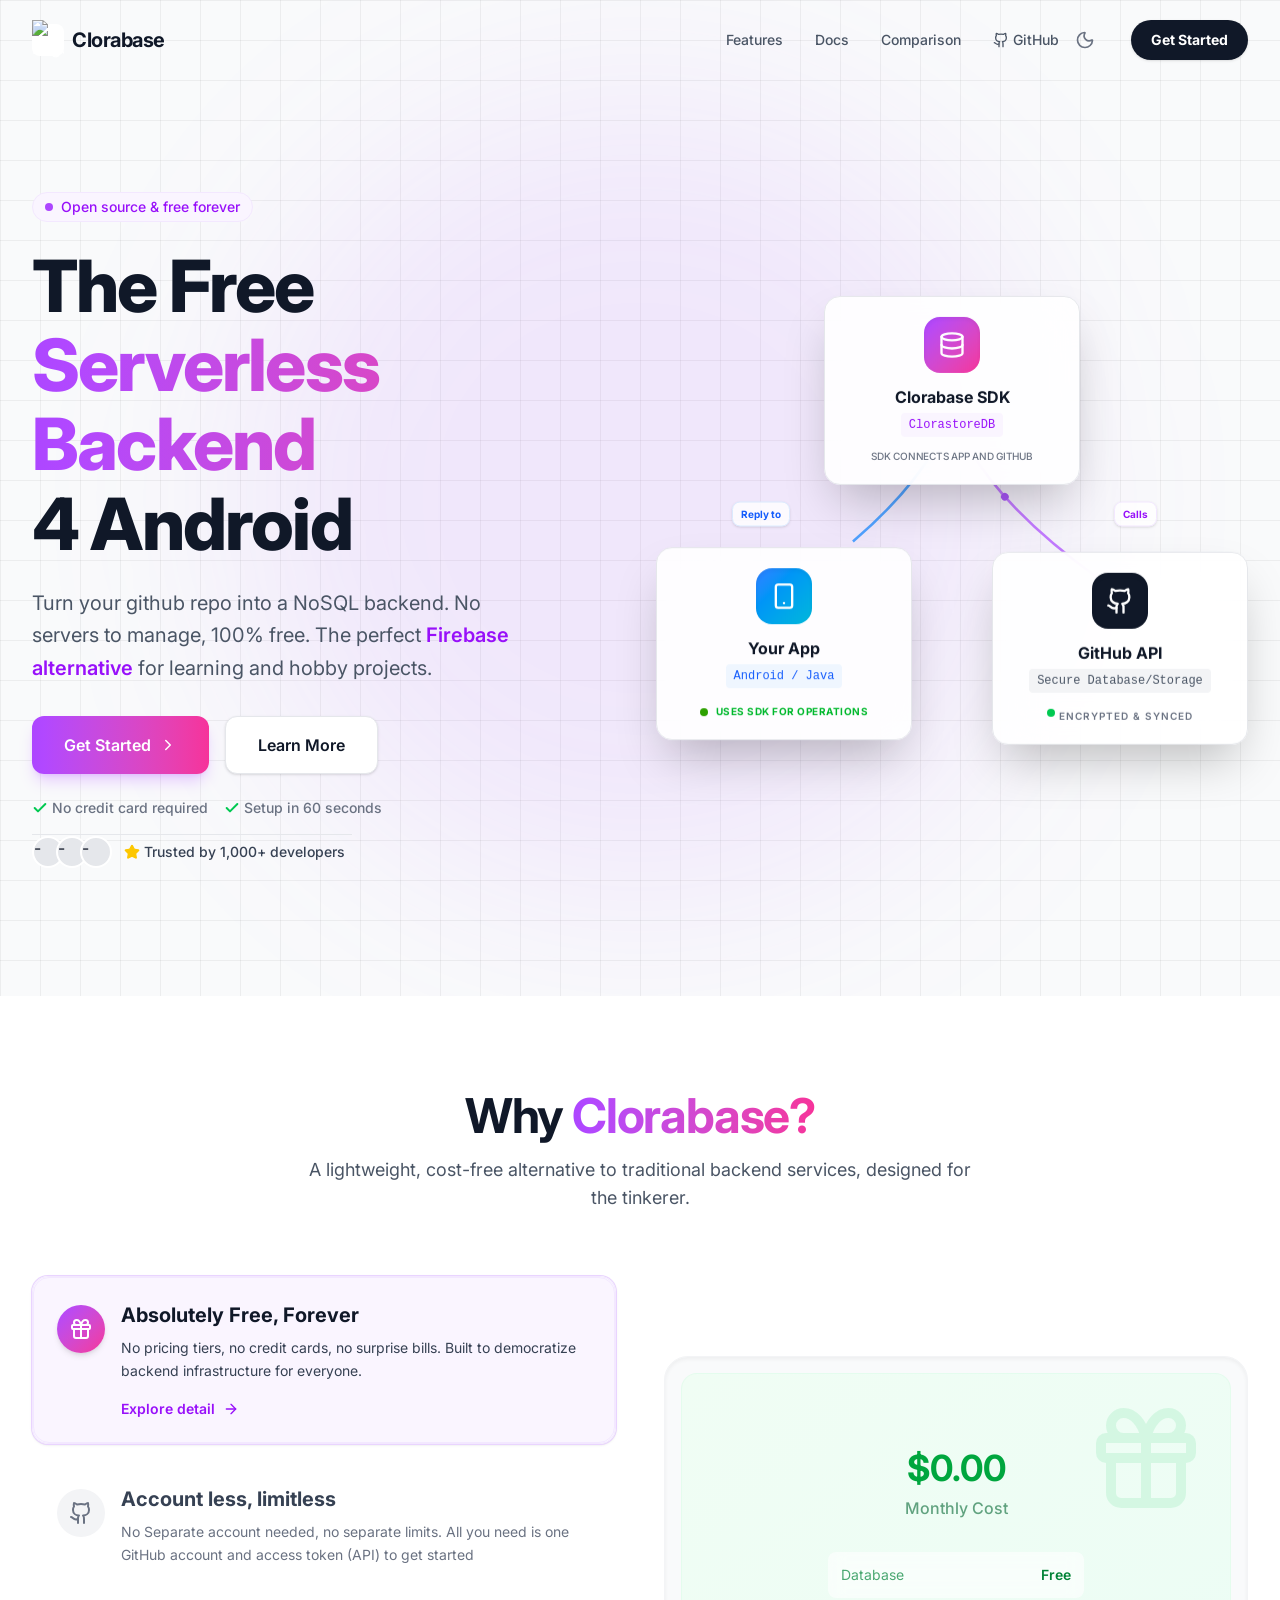
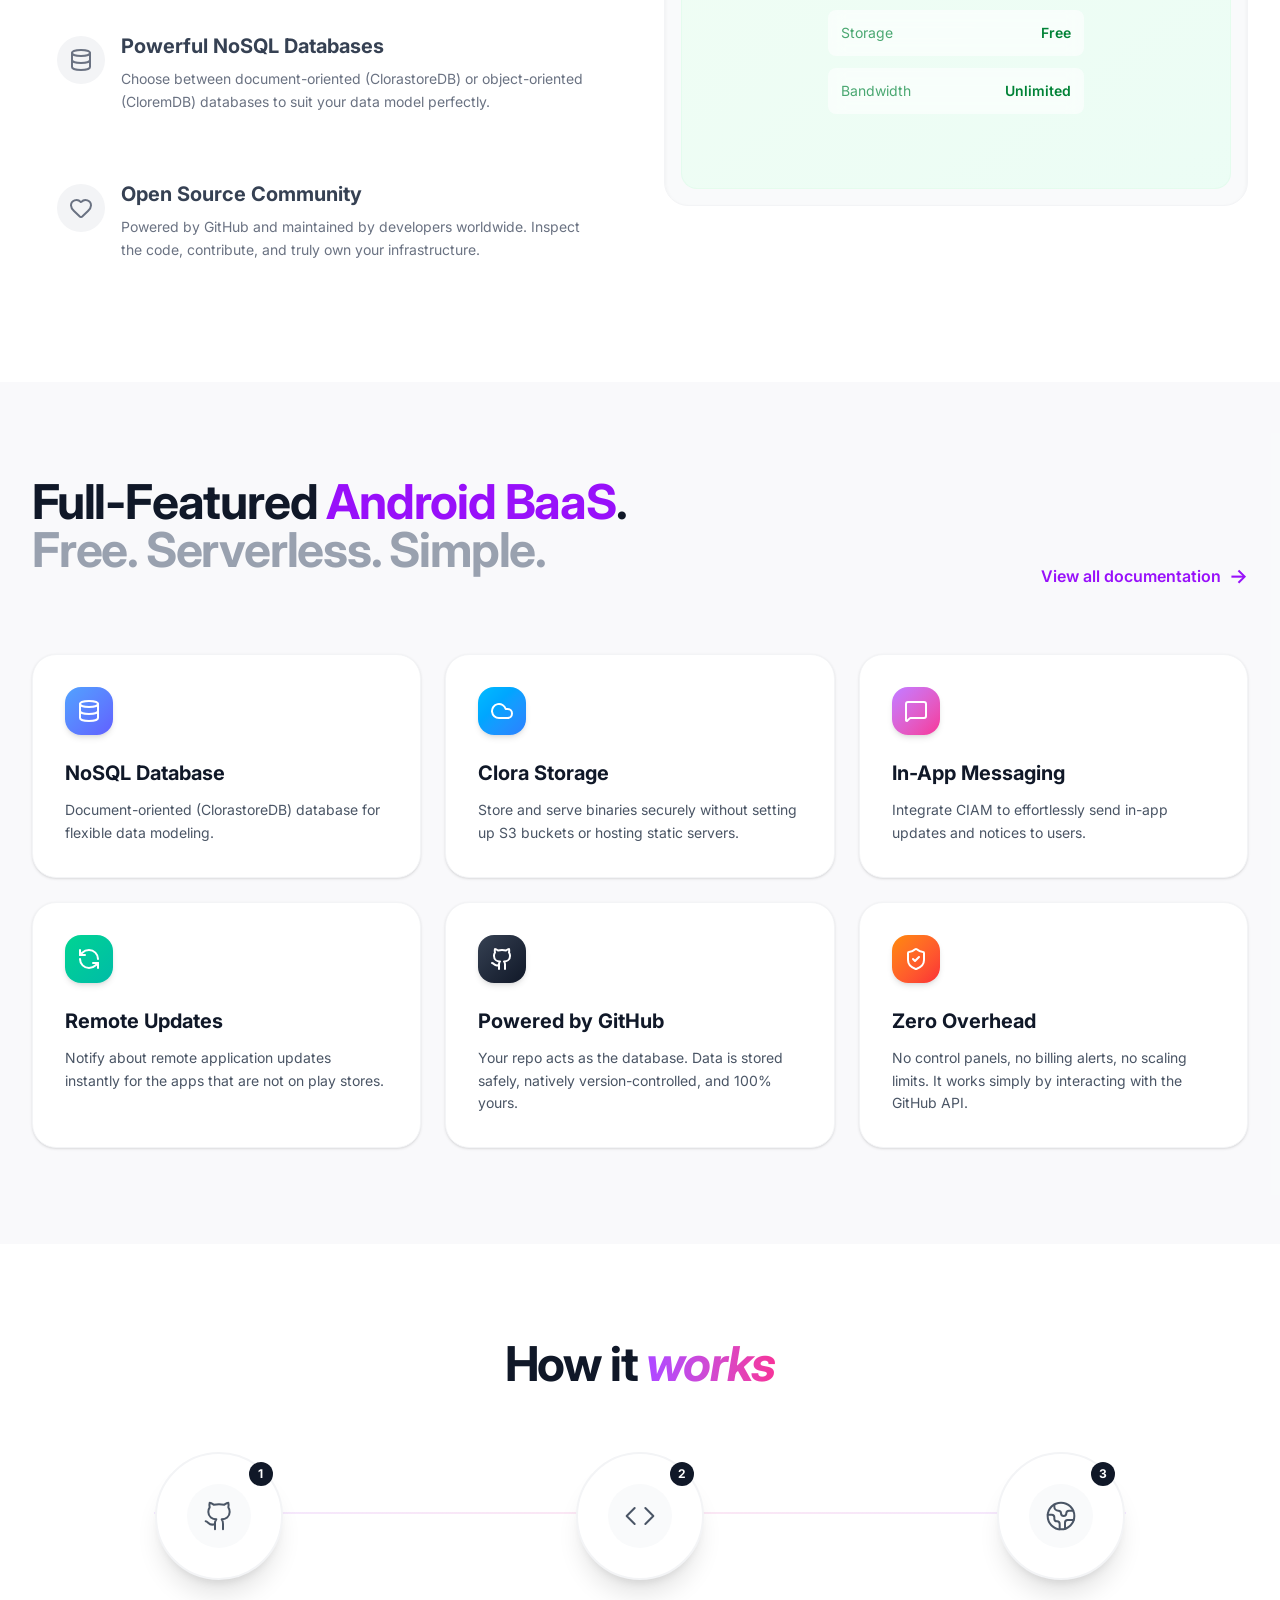
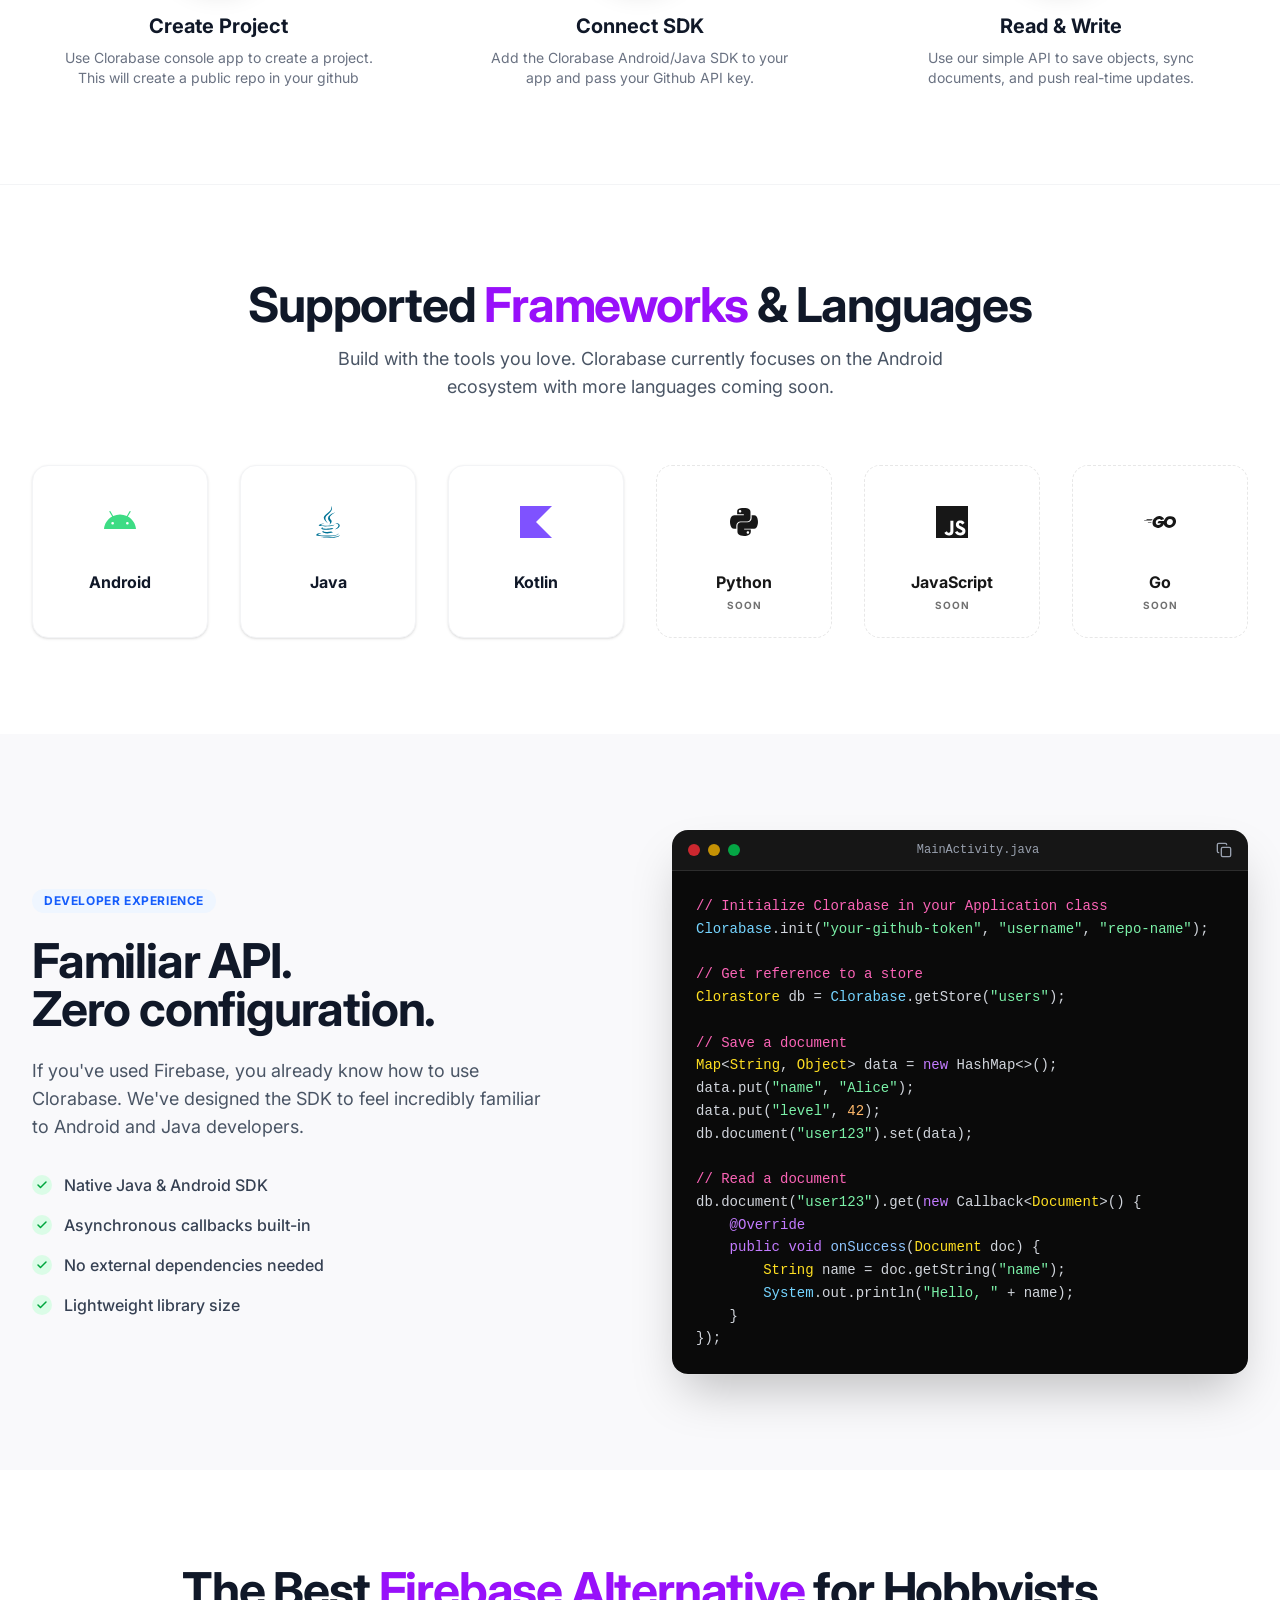
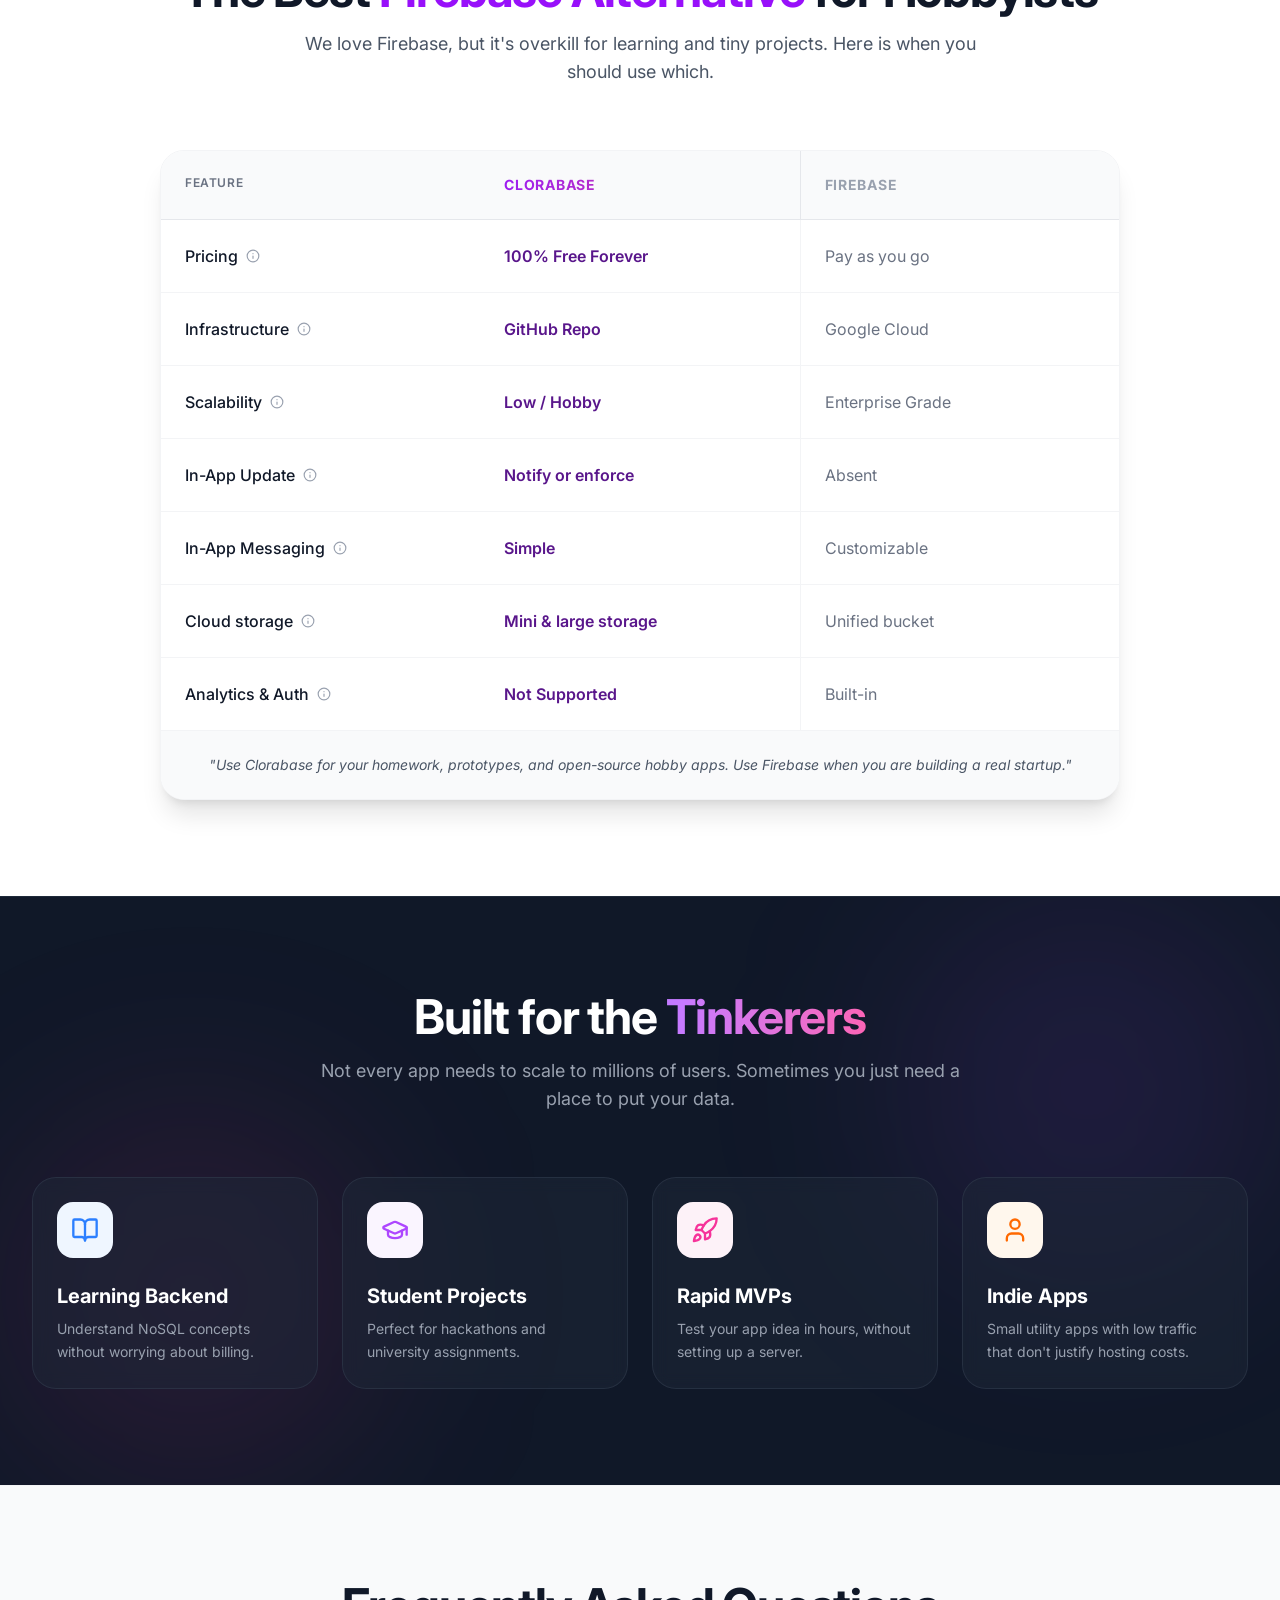
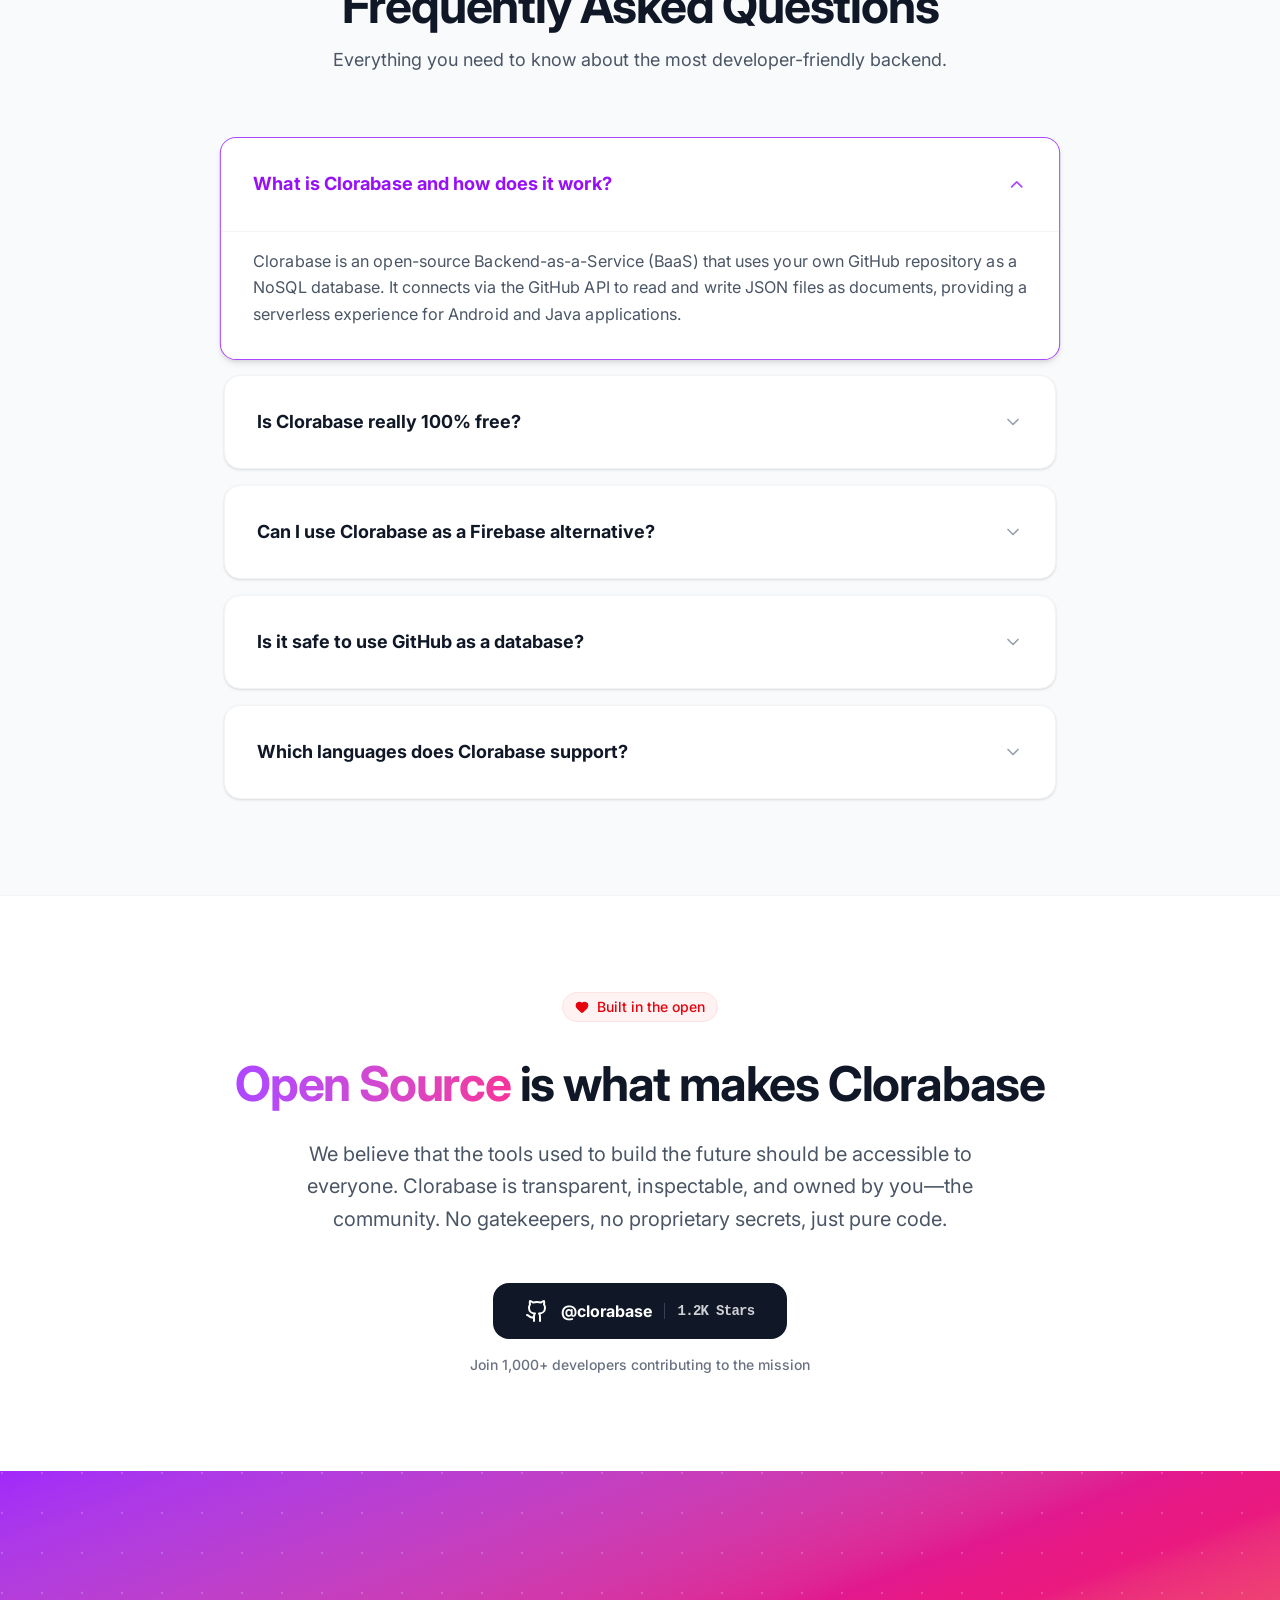
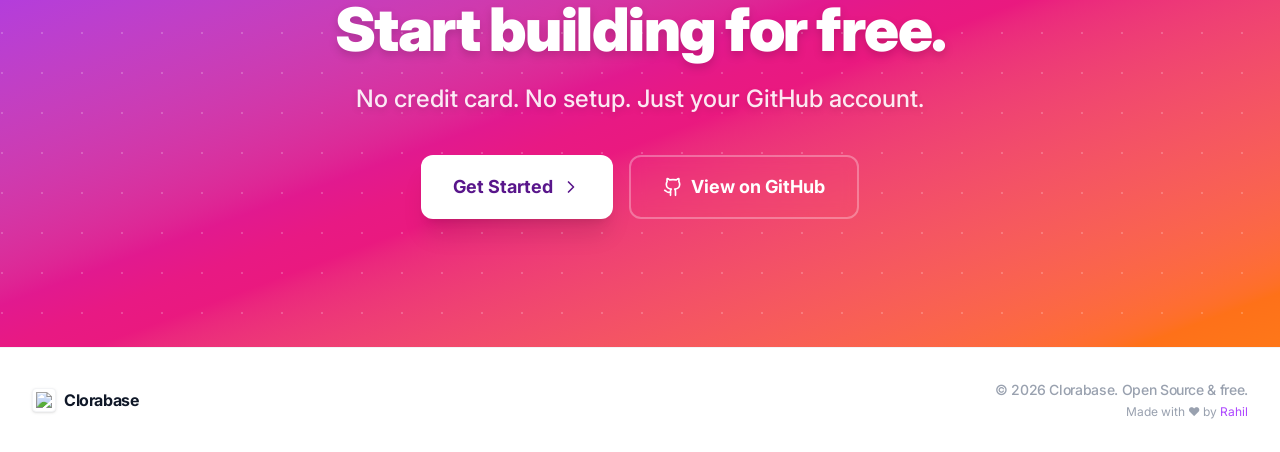
==== commit 8440c037: "Version 0.6" ====
--- a/index.html
+++ b/index.html
@@ -1,5227 +1,55 @@
-<!DOCTYPE html>
-<!-- saved from url=(0033)https://x40t9uf2030pmzw6.umso.co/ -->
+<!doctype html>
 <html lang="en">
+  <head>
+    <meta charset="UTF-8" />
+    <meta name="viewport" content="width=device-width, initial-scale=1.0" />
+    <title>Clorabase | Free Open-Source Android Backend & NoSQL GitHub Database</title>
+    <meta name="description" content="Clorabase is a free, open-source Backend-as-a-Service (BaaS) for Android and Java devs. Use GitHub as a NoSQL database & storage. Perfect for hobby projects and MVPs." />
+    <meta name="keywords" content="free android backend, github as nosql database, open source baas, firebase alternative for beginners, java backend sdk, clorastore, serverless github storage" />
+    
+    <!-- Open Graph / Facebook -->
+    <meta property="og:type" content="website" />
+    <meta property="og:url" content="https://clorabase.github.io/" />
+    <meta property="og:title" content="Clorabase | Free Open-Source Android Backend using GitHub" />
+    <meta property="og:description" content="Turn your GitHub repository into a free serverless NoSQL database and storage system for Android apps." />
+    <meta property="og:image" content="https://raw.githubusercontent.com/Clorabase/Clorabase/refs/heads/main/favicon.png" />
 
-<head>
-    <meta http-equiv="Content-Type" content="text/html; charset=UTF-8">
-    <meta http-equiv="x-ua-compatible" content="ie=edge">
-    <meta name="viewport" content="width=device-width, initial-scale=1, shrink-to-fit=no">
-    <link rel="icon" href="https://static-files.umso.co/lib_TvHHIBsxBCoxRUxY/1z0f9hwj6rwfn8ta.png?w=32&amp;h=32">
-    <title></title>
-    <meta property="og:title">
-    <meta name="twitter:title">
-    <meta name="description">
-    <meta name="twitter:description">
-    <link rel="canonical" href="https://x40t9uf2030pmzw6.umso.co/">
-    <link rel="alternate" hreflang="en" href="https://x40t9uf2030pmzw6.umso.co/">
-    <style>
-        body {
-            margin: 0;
-            padding: 0;
-            --wr-max: 1200px;
-            position: relative;
-            word-wrap: anywhere;
-            word-break: break-word;
-            line-height: 1.5;
-            --font-system: -apple-system, BlinkMacSystemFont, Segoe UI, Inter, Helvetica, Arial, sans-serif;
-            overflow-wrap: anywhere;
-            text-rendering: optimizeLegibility;
-            background-color: #fff;
-            --gradient-otifyadsp4: linear-gradient(45deg, rgb(184, 205, 225) 0%, rgb(135, 171, 208) 100%);
-            -webkit-font-smoothing: antialiased;
-            -moz-osx-font-smoothing: grayscale;
-            -webkit-text-size-adjust: 100%;
-        }
+    <!-- Twitter -->
+    <meta property="twitter:card" content="summary_large_image" />
+    <meta property="twitter:url" content="https://clorabase.github.io/" />
+    <meta property="twitter:title" content="Clorabase | Free GitHub-based Backend for Android" />
+    <meta property="twitter:description" content="A modern NoSQL database that lives in your GitHub repo. Free, serverless, and open source." />
+    <meta property="twitter:image" content="https://raw.githubusercontent.com/Clorabase/Clorabase/refs/heads/main/favicon.png" />
 
-        a,
-        .link {
-            color: var(--color-text-link);
-            font-weight: var(--fontWeight-text-medium);
-            text-decoration: none;
-        }
+    <link rel="canonical" href="https://clorabase.github.io/" />
+    <link rel="icon" type="image/png" href="https://raw.githubusercontent.com/Clorabase/Clorabase/refs/heads/main/favicon.png" />
 
-        a:not(.btn):hover {
-            text-decoration: underline;
-        }
+    <!-- Schema.org SoftwareApplication Markup -->
+    <script type="application/ld+json">
+    {
+      "@context": "https://schema.org",
+      "@type": "SoftwareApplication",
+      "name": "Clorabase",
+      "operatingSystem": "Android",
+      "applicationCategory": "DeveloperTool",
+      "offers": {
+        "@type": "Offer",
+        "price": "0",
+        "priceCurrency": "USD"
+      },
+      "description": "An open-source Backend-as-a-Service for Android and Java developers that uses GitHub repositories as a NoSQL database and storage system.",
+      "aggregateRating": {
+        "@type": "AggregateRating",
+        "ratingValue": "4.9",
+        "reviewCount": "124"
+      }
+    }
+    </script>
+    <script type="module" crossorigin src="/assets/index-BW5omC2A.js"></script>
+    <link rel="stylesheet" crossorigin href="/assets/index-SnrtSrQn.css">
+  </head>
+  <body>
+    <div id="root"></div>
+  </body>
+</html>
 
-        strong {
-            font-weight: var(--fontWeight-text-heavy);
-        }
-
-        #measure-layer {
-            z-index: -1;
-            position: absolute;
-            visibility: hidden;
-        }
-
-        .theme-sub_5iltjpyki4 {
-            font: normal normal 400 1em 'Noto Sans', -apple-system, BlinkMacSystemFont, Segoe UI, Helvetica, Arial, sans-serif;
-            color: #dee2e6;
-            font-size: max(calc(17px * var(--fontScaleFactor)), 16px);
-            --color-bg: rgb(21, 23, 25);
-            background: rgb(21, 23, 25);
-            --font-hero: normal normal 800 1em 'Noto Sans', -apple-system, BlinkMacSystemFont, Segoe UI, Helvetica, Arial, sans-serif;
-            --font-text: normal normal 400 1em 'Noto Sans', -apple-system, BlinkMacSystemFont, Segoe UI, Helvetica, Arial, sans-serif;
-            line-height: 1.6;
-            --font-title: normal normal 500 1em 'Noto Sans', -apple-system, BlinkMacSystemFont, Segoe UI, Helvetica, Arial, sans-serif;
-            --border-width: 1px;
-            --font-subtitle: normal normal 500 1em 'Noto Sans', -apple-system, BlinkMacSystemFont, Segoe UI, Helvetica, Arial, sans-serif;
-            --fontSize-hero: calc(68px * var(--fontScaleFactor));
-            --fontSize-text: max(calc(17px * var(--fontScaleFactor)), 16px);
-            --fontSize-title: calc(48px * var(--fontScaleFactor));
-            --color-text-link: #40c057;
-            --font-subheading: normal normal 400 1em 'Noto Sans', -apple-system, BlinkMacSystemFont, Segoe UI, Helvetica, Arial, sans-serif;
-            --fontScaleFactor: 1;
-            --lineHeight-hero: 1.1;
-            --lineHeight-title: 1.2;
-            --fontSize-subtitle: calc(20px * var(--fontScaleFactor));
-            --color-text-primary: #f8f9fa;
-            --color-border-normal: #495057;
-            --fontSize-subheading: calc(22px * var(--fontScaleFactor));
-            --fontWeight-subtitle: 500;
-            --lineHeight-subtitle: inherit;
-            --color-accent-primary: #40c057;
-            --color-text-secondary: #dee2e6;
-            --fontWeight-text-heavy: 600;
-            --lineHeight-subheading: 1.5;
-            --fontWeight-text-medium: 500;
-        }
-
-        @media (max-width: 768px) {
-            .theme-sub_5iltjpyki4 {
-                --fontSize-hero: calc(68px * var(--fontScaleFactor));
-                --fontSize-title: max(calc(48px * var(--fontScaleFactor)), 20px);
-                --fontScaleFactor: 0.75;
-                --fontSize-subtitle: max(calc(20px * var(--fontScaleFactor)), 16px);
-                --fontSize-subheading: max(calc(22px * var(--fontScaleFactor)), 16px);
-            }
-        }
-
-        .theme-sub_6dv71possc {
-            font: normal normal 400 1em 'Noto Sans', -apple-system, BlinkMacSystemFont, Segoe UI, Helvetica, Arial, sans-serif;
-            color: #495057;
-            font-size: max(calc(17px * var(--fontScaleFactor)), 16px);
-            --color-bg: rgb(255, 255, 255);
-            background: rgb(255, 255, 255);
-            --font-hero: normal normal 800 1em 'Noto Sans', -apple-system, BlinkMacSystemFont, Segoe UI, Helvetica, Arial, sans-serif;
-            --font-text: normal normal 400 1em 'Noto Sans', -apple-system, BlinkMacSystemFont, Segoe UI, Helvetica, Arial, sans-serif;
-            line-height: 1.6;
-            --font-title: normal normal 500 1em 'Noto Sans', -apple-system, BlinkMacSystemFont, Segoe UI, Helvetica, Arial, sans-serif;
-            --border-width: 1px;
-            --font-subtitle: normal normal 500 1em 'Noto Sans', -apple-system, BlinkMacSystemFont, Segoe UI, Helvetica, Arial, sans-serif;
-            --fontSize-hero: calc(68px * var(--fontScaleFactor));
-            --fontSize-text: max(calc(17px * var(--fontScaleFactor)), 16px);
-            --fontSize-title: calc(48px * var(--fontScaleFactor));
-            --color-text-link: #37b24d;
-            --font-subheading: normal normal 400 1em 'Noto Sans', -apple-system, BlinkMacSystemFont, Segoe UI, Helvetica, Arial, sans-serif;
-            --fontScaleFactor: 1;
-            --lineHeight-hero: 1.1;
-            --lineHeight-title: 1.2;
-            --fontSize-subtitle: calc(20px * var(--fontScaleFactor));
-            --color-text-primary: #212529;
-            --color-border-normal: rgb(229, 229, 229);
-            --fontSize-subheading: calc(22px * var(--fontScaleFactor));
-            --fontWeight-subtitle: 500;
-            --lineHeight-subtitle: inherit;
-            --color-accent-primary: rgb(233, 45, 211);
-            --color-text-secondary: #495057;
-            --fontWeight-text-heavy: 600;
-            --lineHeight-subheading: 1.5;
-            --fontWeight-text-medium: 500;
-        }
-
-        @media (max-width: 768px) {
-            .theme-sub_6dv71possc {
-                --fontSize-hero: calc(68px * var(--fontScaleFactor));
-                --fontSize-title: max(calc(48px * var(--fontScaleFactor)), 20px);
-                --fontScaleFactor: 0.75;
-                --fontSize-subtitle: max(calc(20px * var(--fontScaleFactor)), 16px);
-                --fontSize-subheading: max(calc(22px * var(--fontScaleFactor)), 16px);
-            }
-        }
-
-        .theme-sub_wf76sy1ski {
-            font: normal normal 400 1em 'Noto Sans', -apple-system, BlinkMacSystemFont, Segoe UI, Helvetica, Arial, sans-serif;
-            color: #dee2e6;
-            font-size: max(calc(17px * var(--fontScaleFactor)), 16px);
-            --color-bg: rgb(4, 42, 12);
-            background: rgb(4, 42, 12);
-            --font-hero: normal normal 800 1em 'Noto Sans', -apple-system, BlinkMacSystemFont, Segoe UI, Helvetica, Arial, sans-serif;
-            --font-text: normal normal 400 1em 'Noto Sans', -apple-system, BlinkMacSystemFont, Segoe UI, Helvetica, Arial, sans-serif;
-            line-height: 1.6;
-            --font-title: normal normal 500 1em 'Noto Sans', -apple-system, BlinkMacSystemFont, Segoe UI, Helvetica, Arial, sans-serif;
-            --border-width: 1px;
-            --font-subtitle: normal normal 500 1em 'Noto Sans', -apple-system, BlinkMacSystemFont, Segoe UI, Helvetica, Arial, sans-serif;
-            --fontSize-hero: calc(68px * var(--fontScaleFactor));
-            --fontSize-text: max(calc(17px * var(--fontScaleFactor)), 16px);
-            --fontSize-title: calc(48px * var(--fontScaleFactor));
-            --color-text-link: rgb(92, 250, 121);
-            --font-subheading: normal normal 400 1em 'Noto Sans', -apple-system, BlinkMacSystemFont, Segoe UI, Helvetica, Arial, sans-serif;
-            --fontScaleFactor: 1;
-            --lineHeight-hero: 1.1;
-            --lineHeight-title: 1.2;
-            --fontSize-subtitle: calc(20px * var(--fontScaleFactor));
-            --color-text-primary: #f8f9fa;
-            --color-border-normal: rgb(44, 84, 51);
-            --fontSize-subheading: calc(22px * var(--fontScaleFactor));
-            --fontWeight-subtitle: 500;
-            --lineHeight-subtitle: inherit;
-            --color-accent-primary: rgb(76, 245, 107);
-            --color-text-secondary: #dee2e6;
-            --fontWeight-text-heavy: 600;
-            --lineHeight-subheading: 1.5;
-            --fontWeight-text-medium: 500;
-        }
-
-        @media (max-width: 768px) {
-            .theme-sub_wf76sy1ski {
-                --fontSize-hero: calc(68px * var(--fontScaleFactor));
-                --fontSize-title: max(calc(48px * var(--fontScaleFactor)), 20px);
-                --fontScaleFactor: 0.75;
-                --fontSize-subtitle: max(calc(20px * var(--fontScaleFactor)), 16px);
-                --fontSize-subheading: max(calc(22px * var(--fontScaleFactor)), 16px);
-            }
-        }
-
-        .buttons-btn_3k9dk393 .btn {
-            font: normal normal 500 1em 'Inter', -apple-system, BlinkMacSystemFont, Segoe UI, Helvetica, Arial, sans-serif;
-            color: #f8f9fa;
-            font-size: 16px;
-            background: rgb(40, 91, 50);
-            border-radius: 10px;
-        }
-
-        .buttons-btn_3k9dk393 .btn.primary {
-            color: rgb(253, 253, 253);
-            background: rgb(47, 177, 71);
-            box-shadow: 0px 3px 7px 0px rgba(0, 0, 0, 0.19);
-            border-style: solid;
-            border-width: 0;
-        }
-
-        .buttons-btn_3k9dk393 .btn:hover {
-            background: rgb(51, 117, 64);
-            border-radius: 10px;
-        }
-
-        .buttons-btn_3k9dk393 .btn.primary:hover {
-            background: rgb(54, 223, 85);
-        }
-
-        .buttons-btn_nd39orj3 .btn {
-            font: normal normal 500 1em 'Inter', -apple-system, BlinkMacSystemFont, Segoe UI, Helvetica, Arial, sans-serif;
-            color: #343a40;
-            font-size: 16px;
-            background: #e9ecef;
-            border-radius: 10px;
-        }
-
-        .buttons-btn_nd39orj3 .btn.primary {
-            color: rgb(253, 253, 253);
-            background: rgb(209, 37, 172);
-            box-shadow: 0px 3px 7px 0px rgba(0, 0, 0, 0.19);
-            border-style: solid;
-            border-width: 0;
-        }
-
-        .buttons-btn_nd39orj3 .btn:hover {
-            background: #dee2e6;
-            border-radius: 10px;
-        }
-
-        .buttons-btn_nd39orj3 .btn.primary:hover {
-            background: #2b8a3e;
-        }
-
-        .buttons-btn_nob6m8rpy4 .btn {
-            font: normal normal 500 1em 'Inter', -apple-system, BlinkMacSystemFont, Segoe UI, Helvetica, Arial, sans-serif;
-            color: #f1f3f5;
-            font-size: 16px;
-            background: #495057;
-            border-radius: 10px;
-        }
-
-        .buttons-btn_nob6m8rpy4 .btn.primary {
-            color: rgb(253, 253, 253);
-            background: #37b24d;
-            box-shadow: 0px 3px 7px 0px rgba(0, 0, 0, 0.19);
-            border-style: solid;
-            border-width: 0;
-        }
-
-        .buttons-btn_nob6m8rpy4 .btn:hover {
-            background: #868e96;
-            border-radius: 10px;
-        }
-
-        .buttons-btn_nob6m8rpy4 .btn.primary:hover {
-            background: #2b8a3e;
-        }
-
-        .cards-card_4mxdoagfjq {
-            --card-bg: rgb(16, 47, 21);
-            --card-boxShadow: 0px 10px 30px -10px rgba(0, 0, 0, 0.08);
-            --card-borderColor: rgb(44, 84, 51);
-            --card-borderWidth: 1px;
-            --card-borderRadius: 10px;
-            --card-textColorPrimary: #f1f3f5;
-            --card-textColorSecondary: #dee2e6;
-        }
-
-        .cards-card_6lmqy9qaws {
-            --card-bg: rgb(255, 255, 255);
-            --card-boxShadow: 0px 10px 30px -10px rgba(0, 0, 0, 0.08);
-            --card-borderColor: #dee2e6;
-            --card-borderWidth: 1px;
-            --card-borderRadius: 10px;
-            --card-textColorPrimary: #212529;
-            --card-textColorSecondary: #495057;
-        }
-
-        .cards-card_kwxot3zd9y {
-            --card-bg: rgba(52, 58, 64, 0.26);
-            --card-boxShadow: 0px 10px 30px -10px rgba(0, 0, 0, 0.08);
-            --card-borderColor: #495057;
-            --card-borderWidth: 1px;
-            --card-borderRadius: 10px;
-            --card-textColorPrimary: #f1f3f5;
-            --card-textColorSecondary: #ced4da;
-        }
-
-        .header-hdr_cadmwnvpt {
-            font: normal normal 500 16px var(--font-system), -apple-system, BlinkMacSystemFont, Segoe UI, Helvetica, Arial, sans-serif;
-            --font-text: normal normal 400 1em var(--font-system), -apple-system, BlinkMacSystemFont, Segoe UI, Helvetica, Arial, sans-serif;
-            --header-bg: rgb(4, 42, 12);
-            --nav-menu-bg: rgb(8, 55, 18);
-            --nav-drawer-bg: rgb(8, 55, 18);
-            --color-text-primary: rgb(255, 255, 255);
-            --header-borderWidth: 0px;
-            --header-borderRadius: 11px;
-            --color-text-secondary: rgb(193, 193, 193);
-            --header-fontSize-primary: 16px;
-        }
-
-        .header-hdr_7u0269dzlr {
-            font: normal normal 500 16px 'Noto Sans', -apple-system, BlinkMacSystemFont, Segoe UI, Helvetica, Arial, sans-serif;
-            --font-text: normal normal 400 17px 'Noto Sans', -apple-system, BlinkMacSystemFont, Segoe UI, Helvetica, Arial, sans-serif;
-            --header-bg: rgb(255, 255, 255);
-            --nav-menu-bg: rgb(255, 255, 255);
-            --nav-drawer-bg: rgb(255, 255, 255);
-            --color-text-primary: #212529;
-            --header-borderColor: rgb(229, 229, 229);
-            --header-borderWidth: 1;
-            --header-borderRadius: 10px;
-            --color-text-secondary: #495057;
-            --header-fontSize-primary: 16;
-            --header-fontSize-secondary: 17px;
-        }
-
-        .header-hdr_xzrm0uchqz {
-            font: normal normal 500 16px var(--font-system), -apple-system, BlinkMacSystemFont, Segoe UI, Helvetica, Arial, sans-serif;
-            --font-text: normal normal 400 1em var(--font-system), -apple-system, BlinkMacSystemFont, Segoe UI, Helvetica, Arial, sans-serif;
-            --header-bg: rgb(250, 250, 250);
-            --nav-menu-bg: rgb(250, 250, 250);
-            --nav-drawer-bg: rgb(250, 250, 250);
-            --color-text-primary: rgb(46, 46, 46);
-            --header-borderRadius: 10px;
-            --color-text-secondary: rgb(92, 92, 92);
-            --header-fontSize-primary: 16px;
-        }
-
-        .header-hdr_z6oroixtzs {
-            font: normal normal 500 16px var(--font-system), -apple-system, BlinkMacSystemFont, Segoe UI, Helvetica, Arial, sans-serif;
-            --font-text: normal normal 400 1em var(--font-system), -apple-system, BlinkMacSystemFont, Segoe UI, Helvetica, Arial, sans-serif;
-            --header-bg: rgb(24, 24, 24);
-            --nav-menu-bg: rgb(35, 35, 35);
-            --nav-drawer-bg: rgb(35, 35, 35);
-            --color-text-primary: rgb(255, 255, 255);
-            --header-borderRadius: 10px;
-            --color-text-secondary: rgb(193, 193, 193);
-            --header-fontSize-primary: 16px;
-        }
-
-        body:not(.noScript) .umso-animated {
-            opacity: 0;
-        }
-
-        .umso-animating {
-            animation-name: var(--animationName);
-            animation-delay: calc(var(--animationDelay) * 1ms + var(--listItem-index, 0) * var(--animationStagger) * 1ms);
-            animation-duration: calc(var(--animationDuration, 0) * 1ms);
-            animation-fill-mode: both;
-            animation-timing-function: var(--animationTimingFunction, ease);
-        }
-
-        @media (prefers-reduced-motion) {
-            .umso-animating {
-                animation-name: none;
-            }
-        }
-
-        @media (max-width: 700px) {
-            .umso-animating {
-                animation-delay: calc(var(--animationDelay) * 1ms);
-            }
-        }
-
-        @keyframes toTop {
-            0% {
-                opacity: 0;
-                transform: translateY(var(--animationSlideDistance, 10%));
-            }
-
-            100% {
-                opacity: 1;
-                transform: translateY(0);
-            }
-        }
-
-        @keyframes toBottom {
-            0% {
-                opacity: 0;
-                transform: translateY(calc(var(--animationSlideDistance, 10%) * -1));
-            }
-
-            100% {
-                opacity: 1;
-                transform: translateY(0);
-            }
-        }
-
-        @keyframes toRight {
-            0% {
-                opacity: 0;
-                transform: translateX(calc(var(--animationSlideDistance, 10%) * -1));
-            }
-
-            100% {
-                opacity: 1;
-                transform: translateX(0);
-            }
-        }
-
-        @keyframes toLeft {
-            0% {
-                opacity: 0;
-                transform: translateX(var(--animationSlideDistance, 10%));
-            }
-
-            100% {
-                opacity: 1;
-                transform: translateX(0);
-            }
-        }
-
-        @keyframes fade {
-            0% {
-                opacity: var(--animationFromOpacity, 0);
-            }
-
-            100% {
-                opacity: 1;
-            }
-        }
-
-        @keyframes scale {
-            0% {
-                opacity: 0;
-                transform: scale(var(--animationFromScale, 0.9));
-            }
-
-            100% {
-                opacity: 1;
-                transform: scale(1);
-            }
-        }
-
-        .wr {
-            width: 100%;
-            margin: 0 auto;
-            padding: 0 30px;
-            position: relative;
-            max-width: var(--wr-max);
-            box-sizing: border-box;
-        }
-
-        @media only screen and (max-width: 700px) {
-            .wr {
-                padding: 0 15px;
-            }
-        }
-
-        .um-backdrop {
-            top: 0;
-            left: 0;
-            right: 0;
-            bottom: 0;
-            z-index: -1;
-            position: absolute;
-        }
-
-        .um-backdrop>video {
-            width: 100%;
-            height: 100%;
-            object-fit: cover;
-        }
-
-        .um-backdrop>.overlay {
-            top: 0;
-            left: 0;
-            right: 0;
-            bottom: 0;
-            position: absolute;
-        }
-
-        .madeWithUmso {
-            left: 50%;
-            color: rgb(43, 43, 43) !important;
-            bottom: 10px !important;
-            height: 30px;
-            display: flex !important;
-            padding: 0 9px;
-            z-index: 100;
-            position: fixed !important;
-            animation: keyframes-badgeFade;
-            font-size: 13px;
-            background: #fff !important;
-            box-shadow: 0 1px 3px rgba(0, 0, 0, 0.3), 0 6px 13px rgba(0, 0, 0, 0.1);
-            transition: all 0.2s ease-in-out;
-            align-items: center;
-            font-family: -apple-system, BlinkMacSystemFont, 'Segoe UI', Helvetica, Arial, sans-serif;
-            font-weight: 500;
-            white-space: nowrap;
-            margin-right: -70px !important;
-            border-radius: 6px;
-            text-decoration: none !important;
-            transform-origin: 50% 50%;
-            animation-duration: 1.3s;
-            transition-property: background color;
-        }
-
-        .madeWithUmso svg {
-            color: rgb(43, 43, 43);
-            width: 66px;
-            margin-top: 0;
-            transition: filter 0.2s ease-in-out;
-            margin-left: 6px;
-        }
-
-        .madeWithUmso:hover {
-            color: #fff !important;
-            background: #000000 !important;
-        }
-
-        .madeWithUmso.badge--left {
-            left: initial;
-            margin-left: 10px;
-        }
-
-        .madeWithUmso.badge--right {
-            left: 100%;
-            margin-left: -165px;
-        }
-
-        .madeWithUmso.badge--center {
-            left: 50%;
-            margin-left: -70px;
-        }
-
-        @media (max-width: 750px) {
-            .madeWithUmso.footerBadge {
-                left: 50%;
-                margin-left: -70px;
-            }
-        }
-
-        .madeWithUmso:hover svg {
-            filter: invert(1) saturate(0);
-        }
-
-        @keyframes keyframes-badgeFade {
-            0% {
-                opacity: 0;
-                transform: scale(0.8) translate(0, 10px);
-            }
-
-            80% {
-                opacity: 0;
-                transform: scale(0.8) translate(0, 10px);
-            }
-
-            100% {
-                opacity: 1;
-                transform: scale(1) translate(0, 0);
-            }
-        }
-
-        .__umsoEditorHighlight:after {
-            top: 0;
-            left: 0;
-            right: 0;
-            border: 1px dashed #845ef7;
-            bottom: 0;
-            content: "";
-            z-index: 9999;
-            position: absolute;
-            box-shadow: inset 0 0 15px var(--boxShadow-color);
-            border-radius: 5px;
-            animation-name: keyframes-editorHighlight;
-            pointer-events: none;
-            --boxShadow-color: rgba(132, 94, 247, 0.29);
-            animation-duration: 1.5s;
-            animation-fill-mode: both;
-            animation-timing-function: linear;
-        }
-
-        @keyframes keyframes-editorHighlight {
-            0% {
-                opacity: 0;
-            }
-
-            45% {
-                opacity: 1;
-            }
-
-            80% {
-                opacity: 1;
-            }
-
-            100% {
-                opacity: 0;
-            }
-        }
-
-        .um-gradient-text {
-            background: -webkit-linear-gradient(var(--angle), var(--from), var(--to));
-            -webkit-background-clip: text;
-            -webkit-text-fill-color: transparent;
-        }
-
-        .um-dl-adder {
-            width: 0;
-            z-index: 8;
-            position: relative;
-        }
-
-        .um-dl-adder:before {
-            top: 0;
-            left: -1px;
-            width: 2px;
-            bottom: 0;
-            content: "";
-            position: absolute;
-            border-radius: 2px;
-        }
-
-        .um-dl-adder button {
-            all: unset;
-            top: 50%;
-            left: -10px;
-            color: #fff;
-            width: 20px;
-            height: 20px;
-            margin: 0 !important;
-            position: absolute;
-            font-size: 20px;
-            transform: translate(0, -50%);
-            background: var(--eddy-accent);
-            text-align: center;
-            line-height: 20px;
-            border-radius: 50%;
-        }
-
-        .um-droppable {
-            width: 2px;
-            background: var(--eddy-accent);
-            border-radius: 2px;
-        }
-
-        .um-first-section {
-            padding-top: calc(var(--um-header-height) + 10px) !important;
-        }
-
-        .um-hidden-section {
-            gap: 10px;
-            color: #464646;
-            display: flex;
-            padding: 10px 30px;
-            z-index: 1;
-            position: relative;
-            font-size: 13px;
-            box-shadow: 0 0 0 1px #eee;
-            align-items: center;
-            font-family: var(--font-system);
-            font-weight: 400;
-            background-size: 10px 10px;
-            background-image: repeating-linear-gradient(45deg, #eee 0, #eee 1px, #fafafa 0, #fafafa 50%);
-            background-repeat: repeat;
-        }
-
-        @media (max-width: 700px) {
-            .um-hidden-section {
-                text-align: center;
-                flex-direction: column;
-            }
-        }
-
-        .um-hidden-section.um-hideOnDesktop {
-            display: none;
-        }
-
-        .um-hidden-section.um-hideOnTablet {
-            display: none;
-        }
-
-        .um-hidden-section.um-hideOnMobile {
-            display: none;
-        }
-
-        .um-hidden-section svg {
-            flex-shrink: 0;
-        }
-
-        .um-hidden-section strong {
-            font-weight: 500;
-        }
-
-        .um-hidden-section button {
-            all: unset;
-            color: #222;
-            cursor: pointer;
-            padding: 5px 10px;
-            font-size: 12px;
-            background: #eaeaea;
-            flex-shrink: 0;
-            font-weight: 500;
-            border-radius: 3px;
-        }
-
-        .um-hidden-section button:hover {
-            background: #dcdcdc;
-        }
-
-        @media (max-width: 500px) {
-            .um-hidden-section.um-hideOnMobile {
-                display: flex;
-            }
-        }
-
-        @media (min-width: 500px) and (max-width: 770px) {
-            .um-hidden-section.um-hideOnTablet {
-                display: flex;
-            }
-        }
-
-        @media (min-width: 770px) {
-            .um-hidden-section.um-hideOnDesktop {
-                display: flex;
-            }
-        }
-
-        .um-icon {
-            display: flex;
-            position: relative;
-            box-sizing: border-box;
-            align-items: center;
-            flex-shrink: 0;
-            justify-content: center;
-        }
-
-        .um-icon:not(svg):not(img) {
-            padding: 0.4em;
-        }
-
-        .um-iconimg {
-            object-fit: contain;
-        }
-
-        .um-icon svg {
-            display: block;
-            position: relative;
-        }
-
-        .um-miniIcon {
-            display: block;
-        }
-
-        .umso-cms-pagination {
-            gap: 10px;
-            margin: 0;
-            display: flex;
-            padding: 0;
-            list-style: none;
-            justify-content: center;
-        }
-
-        .umso-cms-pagination li {
-            display: block;
-        }
-
-        .umso-cms-pagination li.active a {
-            background: color-mix(in srgb, var(--color-text-link), transparent 90%);
-            font-weight: 500;
-            border-color: color-mix(in srgb, var(--color-text-link), transparent 20%);
-        }
-
-        .umso-cms-pagination li a {
-            border: 1px solid var(--color-border-normal);
-            height: 40px;
-            display: block;
-            min-width: 40px;
-            text-align: center;
-            line-height: 40px;
-            border-radius: 5px;
-            text-decoration: none;
-        }
-
-        .umso-cms-pagination li a svg {
-            margin-top: 8px;
-        }
-
-        .um-text p {
-            margin: 0;
-        }
-
-        @supports (height: 1lh) {
-            .um-text p:empty {
-                height: 1lh;
-            }
-        }
-
-        @supports not (height: 1lh) {
-            .um-text p:empty:after {
-                content: "\00a0";
-            }
-        }
-
-        .btn {
-            gap: 0.6em;
-            font: normal normal 500 1em var(--font-system), -apple-system, BlinkMacSystemFont, Segoe UI, Helvetica, Arial, sans-serif;
-            color: var(--color-text-primary);
-            border: none;
-            cursor: pointer;
-            margin: 0;
-            display: inline-flex;
-            outline: none;
-            padding: 0.7em 0.8em;
-            position: relative;
-            background: #eee;
-            box-sizing: border-box;
-            transition: all 0.2s ease-in-out;
-            align-items: center;
-            border-radius: 3px;
-            justify-content: center;
-            text-decoration: none;
-            transition-property: background, color, border, box-shadow;
-        }
-
-        .btn.um-dragging {
-            transition: none;
-        }
-
-        .btn span {
-            text-decoration: none;
-        }
-
-        .btn--large {
-            font-size: 1.2em;
-        }
-
-        .btn--clear {
-            border: none !important;
-            outline: none !important;
-            padding: 0 !important;
-            box-shadow: none !important;
-            background-color: transparent !important;
-        }
-
-        .btn--wireframe {
-            color: #bbb;
-            background: #f3f3f3;
-            box-shadow: none;
-            border-color: #f3f3f3;
-        }
-
-        .btn svg:not(.um-arrow),
-        .btn img {
-            width: initial;
-            height: 1.2em;
-            margin: -0.1em;
-        }
-
-        .btn--loading {
-            cursor: wait;
-            pointer-events: none;
-        }
-
-        .btn--loading:after {
-            width: 12px;
-            border: 2px solid rgba(125, 125, 125, 0.3);
-            height: 12px;
-            content: '';
-            display: inline-block;
-            animation: keyframes-buttonLoading;
-            margin-left: 0.6em;
-            border-radius: 50%;
-            animation-duration: 0.8s;
-            border-right-color: var(--color-text-secondary);
-            animation-iteration-count: infinite;
-            animation-timing-function: linear;
-        }
-
-        .btn--error {
-            color: #fff !important;
-            background: #c92a2a !important;
-        }
-
-        .btn--error:after {
-            float: right;
-            content: '⚠';
-            padding-left: 9px;
-        }
-
-        .btn--success {
-            color: #fff !important;
-            background: #2f9e44 !important;
-        }
-
-        .btn--success:after {
-            float: right;
-            content: '✓';
-            padding-left: 9px;
-        }
-
-        .btn--success:before {
-            top: 0;
-            left: 0;
-            right: 0;
-            bottom: 0;
-            content: '';
-            position: absolute;
-            box-shadow: 0 0 0 0 #2f9e443b;
-            border-radius: inherit;
-            animation-name: keyframes-buttonSuccess;
-            pointer-events: none;
-            animation-duration: 0.4s;
-            animation-fill-mode: both;
-            animation-timing-function: ease-out;
-        }
-
-        .btn .um-icon {
-            padding: 0;
-        }
-
-        .btn.btn--icon svg,
-        .btn.btn--icon img {
-            width: initial;
-            height: 1.2em;
-            margin: -0.1em;
-        }
-
-        .btn:hover,
-        .btn:hover span {
-            text-decoration: none;
-        }
-
-        @keyframes keyframes-buttonSuccess {
-            from {
-                box-shadow: 0 0 0 0 rgba(47, 158, 68, 0);
-            }
-
-            to {
-                box-shadow: 0 0 0 5px rgba(47, 158, 68, 0.3);
-            }
-        }
-
-        @keyframes keyframes-buttonLoading {
-            from {
-                transform: rotate(0deg);
-            }
-
-            to {
-                transform: rotate(360deg);
-            }
-        }
-
-        .um-nav-wrapper {
-            color: var(--color-text-primary);
-            display: flex;
-            flex-grow: 1;
-            align-items: center;
-        }
-
-        .um-nav-wrapper .um-nav-children {
-            flex-shrink: 0;
-        }
-
-        .um-nav-wrapper.um-children-centered {
-            display: flex;
-            justify-content: space-between;
-        }
-
-        .um-nav-wrapper .um-nav-drawerTrigger {
-            display: none;
-        }
-
-        .um-nav-wrapper.um-space-between .um-nav-links {
-            margin-right: auto;
-            padding-left: 20px;
-        }
-
-        .um-nav-wrapper.um-links-centered .um-nav-links {
-            flex: 1;
-            margin: 0 auto;
-        }
-
-        .um-nav-wrapper.um-links-centered .um-nav-children {
-            flex: 1;
-            margin-right: 20px;
-        }
-
-        .um-nav-wrapper.um-children-centered.um-hidden {
-            margin-left: 40px;
-        }
-
-        .um-nav-wrapper.um-children-centered>div:not(.um-nav-children) {
-            display: flex;
-            flex-grow: 1;
-            flex-basis: 0;
-        }
-
-        .um-nav-wrapper.um-children-centered .um-nav-links {
-            padding-right: 20px;
-            justify-content: flex-start;
-        }
-
-        .um-nav-wrapper.um-children-centered .um-nav-buttons {
-            justify-content: flex-end;
-        }
-
-        .um-nav-wrapper.um-children-centered>div:not(.um-nav-children):first-child {
-            justify-content: flex-start;
-        }
-
-        .um-nav-wrapper.um-children-centered>div:not(.um-nav-children):last-child {
-            justify-content: flex-end;
-        }
-
-        .um-nav-wrapper.um-classic .um-nav-children {
-            margin-right: auto;
-        }
-
-        .um-nav-wrapper.um-hidden .um-nav-links {
-            display: none;
-        }
-
-        .um-nav-wrapper.um-hidden .um-nav-buttons {
-            display: none;
-        }
-
-        .um-nav-wrapper.um-hidden .um-lang-picker {
-            display: none;
-        }
-
-        .um-nav-links {
-            margin: 0;
-            display: flex;
-            padding: 0;
-            font-size: 15px;
-            list-style: none;
-            align-items: center;
-            white-space: nowrap;
-        }
-
-        .um-nav-links>li {
-            position: relative;
-        }
-
-        .um-nav-links>li>button {
-            font: inherit;
-            color: inherit;
-            border: none;
-            cursor: pointer;
-            padding: 10px;
-            font-size: var(--header-fontSize-primary, inherit);
-            background: transparent;
-        }
-
-        .um-nav-links>li>a {
-            font: inherit;
-            color: inherit;
-            padding: 10px 10px;
-            font-size: var(--header-fontSize-primary, inherit);
-            white-space: nowrap;
-        }
-
-        .um-nav-links>li:hover .um-nav-flyout {
-            display: flex;
-        }
-
-        .um-nav-flyout {
-            top: 100%;
-            left: 50%;
-            width: 250px;
-            display: none;
-            padding: 10px;
-            position: absolute;
-            max-width: 250px;
-            min-width: 120px;
-            transform: translate(-50%);
-            background: var(--nav-menu-bg, var(--nav-overlay-bg, var(--nav-flyout-bg)));
-            box-shadow: hsl(206 22% 7% / 35%) 0px 10px 38px -10px, hsl(206 22% 7% / 20%) 0px 10px 20px -15px;
-            ;
-            border-radius: 5px;
-        }
-
-        .um-nav-flyout ul {
-            margin: 0;
-            display: flex;
-            padding: 0;
-            flex-grow: 1;
-            list-style: none;
-            flex-direction: column;
-        }
-
-        .um-nav-item {
-            color: var(--color-text-primary);
-            display: flex;
-            padding: 8px 12px;
-            align-items: center;
-            border-radius: 4px;
-        }
-
-        .um-nav-item:hover {
-            background: rgba(141, 141, 141, 0.09);
-            text-decoration: none !important;
-        }
-
-        .um-nav-item div {
-            display: flex;
-            max-width: 230px;
-            word-wrap: break-word;
-            white-space: wrap;
-            overflow-wrap: break-word;
-            flex-direction: column;
-        }
-
-        .um-nav-item span {
-            font: var(--font-text);
-            color: var(--color-text-secondary);
-            display: block;
-            font-size: var(--header-fontSize-secondary, 0.9em);
-            max-width: 230px;
-            word-wrap: break-word;
-            font-weight: 400;
-            white-space: wrap;
-            overflow-wrap: break-word;
-            text-decoration: none;
-        }
-
-        .um-nav-item .um-icon {
-            flex-shrink: 0;
-            margin-right: 15px;
-        }
-
-        .um-nav-buttons {
-            gap: 10px;
-            display: flex;
-            position: relative;
-            align-items: center;
-            white-space: nowrap;
-            padding-left: 20px;
-        }
-
-        .um-nav-buttons>button,
-        .um-nav-buttons>a {
-            font-size: 15px;
-        }
-
-        .um-lang-picker {
-            position: relative;
-            margin-left: 5px;
-        }
-
-        .um-lang-picker button {
-            gap: 5px;
-            font: inherit;
-            color: var(--color-text-primary);
-            border: none;
-            cursor: pointer;
-            display: flex;
-            font-size: 15px;
-            background: transparent;
-            align-items: center;
-        }
-
-        .um-lang-picker ul {
-            display: none;
-        }
-
-        .um-lang-picker ul.um-open {
-            top: calc(100% + 5px);
-            right: 0;
-            margin: 0;
-            display: flex;
-            padding: 0;
-            z-index: 1000;
-            position: absolute;
-            min-width: 150px;
-            background: var(--nav-menu-bg, var(--nav-overlay-bg, var(--nav-flyout-bg)));
-            box-shadow: 0 0 10px rgba(0, 0, 0, 0.1);
-            list-style: none;
-            border-radius: 5px;
-            flex-direction: column;
-        }
-
-        .um-lang-picker ul.um-open li {
-            font-size: 14px;
-            font-family: var(--system-font);
-        }
-
-        .um-lang-picker ul.um-open li a {
-            color: inherit;
-            display: block;
-            padding: 10px 15px;
-        }
-
-        .um-lang-picker ul.um-open li a:hover {
-            background: var(--color-bg-secondary);
-        }
-
-        .um-lang-picker button svg {
-            color: var(--color-text-primary);
-        }
-
-        .um-nav-drawerTrigger {
-            width: 3em;
-            border: none;
-            height: 3em;
-            margin: 0;
-            padding: 0;
-            position: relative;
-            background: transparent;
-            border-radius: 4px;
-        }
-
-        .um-nav-drawerTrigger:after {
-            top: 9px;
-            left: 7px;
-            width: 26px;
-            height: 4px;
-            content: '';
-            opacity: 0.8;
-            position: absolute;
-            background: var(--color-text-secondary);
-            box-shadow: 0 8px 0 var(--color-text-secondary), 0 16px 0 var(--color-text-secondary);
-            border-radius: 2px;
-        }
-
-        .um-nav-drawerTrigger.um-hidden {
-            display: none;
-        }
-
-        @keyframes keyframes-navbar {
-            0% {
-                opacity: 0;
-                transform: scale(1) translate(10px, 0px);
-            }
-
-            100% {
-                opacity: 1;
-                transform: scale(1) translate(0, 0);
-            }
-        }
-
-        .um-nav-drawer {
-            top: 0;
-            color: var(--color-text-primary);
-            right: 0;
-            width: 90%;
-            bottom: 0;
-            z-index: 999;
-            overflow: scroll;
-            position: fixed;
-            font-size: 15px;
-            max-width: 300px;
-            background: var(--nav-drawer-bg, var(--nav-overlay-bg, var(--nav-flyout-bg)));
-            box-shadow: 0px 10px 50px -10px rgba(22, 23, 24, 0.35), 0px 10px 20px -15px rgba(22, 23, 24, 0.2);
-            border-radius: 0;
-        }
-
-        .um-nav-drawer.um-hidden {
-            display: none;
-        }
-
-        .um-nav-drawer:not(.um-hidden) {
-            animation: keyframes-navbar;
-            transform-origin: 100% 0;
-            animation-duration: 200ms;
-        }
-
-        .um-nav-drawer header {
-            display: flex;
-            padding: 5px;
-            align-items: center;
-            border-bottom: 1px solid var(--color-border-normal);
-            justify-content: flex-end;
-        }
-
-        .um-nav-drawer .um-drawer-buttons {
-            margin: 25px;
-            display: flex;
-            position: relative;
-            flex-wrap: wrap;
-            justify-content: flex-end;
-        }
-
-        .um-nav-drawer .um-drawer-links {
-            display: flex;
-            list-style: none;
-            flex-direction: column;
-        }
-
-        .um-nav-drawer .um-drawer-links>li {
-            border-bottom: 1px solid var(--color-border-normal);
-        }
-
-        .um-nav-drawer .um-drawer-links>li>button {
-            all: unset;
-            font: inherit;
-            width: 100%;
-            cursor: pointer;
-            padding: 12px 20px;
-            position: relative;
-            font-size: 1em;
-            box-sizing: border-box;
-            font-weight: var(--fontWeight-text-medium);
-        }
-
-        .um-nav-drawer .um-drawer-links>li>a {
-            font: inherit;
-            color: inherit;
-            display: block;
-            padding: 12px 20px;
-            font-size: 1em;
-        }
-
-        .um-nav-drawer .um-drawer-links>li>ul {
-            margin: 0;
-            display: none;
-            list-style: none;
-            margin-top: -5px;
-            padding-left: 10px;
-            margin-bottom: 10px;
-            flex-direction: column;
-        }
-
-        .um-nav-drawer .um-drawer-links>li>ul>li>a {
-            font: inherit;
-            color: inherit;
-            display: block;
-            padding: 10px 20px;
-            text-decoration: none;
-        }
-
-        .um-nav-drawer .um-drawer-links li.um-open>ul {
-            display: flex;
-        }
-
-        .um-nav-drawer .um-drawer-links li.um-open button {
-            font: inherit;
-            color: var(--color-text-secondary);
-            opacity: 0.7;
-        }
-
-        .um-nav-drawer .um-drawer-links li.um-open button:before {
-            top: calc(50% - 2px);
-            transform: rotate(135deg);
-        }
-
-        .um-nav-drawer .um-drawer-links>li>button:before {
-            top: calc(50% - 6px);
-            right: 20px;
-            width: 7px;
-            border: 2px solid var(--color-text-secondary);
-            height: 7px;
-            content: "";
-            opacity: 0.6;
-            position: absolute;
-            transform: rotate(-45deg);
-            border-top-width: 0;
-            border-right-width: 0;
-            border-bottom-left-radius: 2px;
-        }
-
-        .um-nav-drawer .um-drawer-buttons button {
-            width: 100%;
-            flex-grow: 1;
-            font-size: 15px !important;
-            margin-bottom: 10px;
-        }
-
-        .um-nav-drawer .um-drawer-buttons button:last-child {
-            margin-bottom: 0;
-        }
-
-        .um-nav-drawer .um-drawer-buttons a {
-            width: 100%;
-            flex-grow: 1;
-            font-size: 15px !important;
-            margin-bottom: 10px;
-        }
-
-        .um-nav-drawer .um-drawer-buttons a:last-child {
-            margin-bottom: 0;
-        }
-
-        .um-nav-drawer header .um-lang-picker {
-            margin-right: auto;
-        }
-
-        .um-nav-drawer header .um-nav-drawerClose {
-            all: unset;
-            width: 40px;
-            border: none;
-            cursor: pointer;
-            height: 40px;
-            margin: 0;
-            padding: 0;
-            font-size: 30px;
-            background: transparent;
-            text-align: center;
-        }
-
-        .um-nav-drawer header .um-nav-drawerClose svg {
-            display: inline-block;
-        }
-
-        .um-nav-drawer header .um-lang-picker ul {
-            left: 0;
-            right: initial;
-        }
-
-        .umsoModal {
-            top: 50%;
-            left: 50%;
-            color: black;
-            display: block;
-            padding: 40px;
-            z-index: 10001;
-            position: fixed;
-            min-width: 500px;
-            transform: translate(-50%, -50%);
-            background: white;
-            box-shadow: rgba(14, 18, 22, 0.35) 0px 10px 38px -10px, rgba(14, 18, 22, 0.2) 0px 10px 20px -15px;
-            min-height: 300px;
-            overflow-y: initial !important;
-            border-radius: 10px;
-        }
-
-        .umsoModalOverlay {
-            top: 0;
-            left: 0;
-            width: 100%;
-            height: 100%;
-            display: block;
-            z-index: 10000;
-            position: fixed;
-            background-color: rgba(0, 0, 0, 0.44);
-        }
-
-        .umsoModalWrapper {
-            display: none;
-        }
-
-        .umsoModalWrapper.umsoModalOpen {
-            display: block;
-        }
-    </style>
-    <style data-version="2" data-content="section">
-        ._58ce83d8 {
-            top: 0;
-            left: 0;
-            right: 0;
-            height: 70px;
-            display: flex;
-            z-index: 99;
-            position: absolute;
-        }
-
-        ._58ce83d8+section,
-        ._58ce83d8+iframe+section {
-            padding-top: calc(var(--um-header-height) + var(--paddingTop));
-        }
-
-        ._58ce83d8 .wr {
-            height: 100%;
-        }
-
-        ._37ad9200 {
-            top: var(--um-banner-height, 0px);
-            left: 0;
-            right: 0;
-            height: 70px;
-            display: flex;
-            z-index: 99;
-            position: absolute;
-            background: transparent;
-            box-sizing: border-box;
-        }
-
-        ._37ad9200>.wr {
-            height: 100%;
-        }
-
-        ._f4c879d8 {
-            font: var(--header-fontPrimary, var(--font-system));
-            color: var(--color-text-secondary);
-            height: 100%;
-            display: flex;
-            padding: 0 20px;
-            z-index: 90;
-            position: relative;
-            flex-grow: 1;
-            background: var(--header-bg, transparent);
-            box-shadow: var(--header-boxShadow, none);
-            box-sizing: border-box;
-            align-items: center;
-            border-color: var(--header-borderColor);
-            border-style: solid;
-            border-width: var(--header-borderWidth, 0px);
-            border-radius: var(--header-borderRadius, 5px);
-            flex-direction: row;
-            border-top-width: 0;
-            border-top-left-radius: 0;
-            border-top-right-radius: 0;
-        }
-
-        ._f4c879d8>a:not(.btn) {
-            color: var(--header-textColorLink);
-        }
-
-        ._1dc2eff3 {
-            margin: 0;
-            display: flex;
-        }
-
-        ._1dc2eff3>a,
-        ._1dc2eff3>span {
-            display: flex;
-            align-items: center;
-        }
-
-        ._1dc2eff3>a:hover,
-        ._1dc2eff3>span:hover {
-            text-decoration: none;
-        }
-    </style>
-    <style data-version="2" data-content="section">
-        ._0d6d70f7 {
-            overflow: hidden;
-            position: relative;
-            padding-top: 100px;
-            --paddingTop: 100px;
-            padding-bottom: 100px;
-        }
-
-        ._6050963d {
-            display: flex;
-            min-height: 500px;
-            align-items: center;
-        }
-
-        @media (max-width: 750px) {
-            ._6050963d {
-                min-height: initial;
-                align-items: flex-start;
-                flex-direction: column;
-            }
-        }
-
-        ._7c6da745 {
-            width: 50%;
-            display: flex;
-            align-items: flex-start;
-            flex-shrink: 0;
-            flex-direction: column;
-        }
-
-        @media (max-width: 750px) {
-            ._7c6da745 {
-                width: 100%;
-            }
-        }
-
-        ._6220dae6 {
-            color: var(--color-text-primary);
-            border: 1px solid var(--color-border-normal);
-            display: flex;
-            padding: 0.4em 0.6em;
-            font-size: 0.9em;
-            transition: background 0.2s ease-in-out;
-            border-radius: 2em;
-            margin-bottom: 2em;
-            text-decoration: none;
-        }
-
-        a._6220dae6:hover {
-            text-decoration: none;
-        }
-
-        ._6220dae6 span {
-            margin: 0 0.4em;
-        }
-
-        ._6220dae6 span:last-child {
-            color: var(--color-text-link);
-        }
-
-        .alignItems {
-            0: f;
-            1: l;
-            2: e;
-            3: x;
-            4: -;
-            5: s;
-            6: t;
-            7: a;
-            8: r;
-            9: t;
-        }
-
-        .textAlign {
-            0: l;
-            1: e;
-            2: f;
-            3: t;
-        }
-
-        ._df1086da {
-            gap: 10px;
-            display: flex;
-            text-align: left;
-            align-items: flex-start;
-            margin-bottom: 30px;
-            flex-direction: column;
-        }
-
-        ._7388dfe1 {
-            color: var(--color-accent-primary);
-            margin: 0;
-        }
-
-        ._21c6dd10 {
-            font: var(--font-hero);
-            color: var(--color-text-primary);
-            margin: 0;
-            font-size: var(--fontSize-hero);
-            max-width: min(100%, undefinedpx);
-            line-height: var(--lineHeight-hero);
-        }
-
-        ._6579f325 {
-            font: var(--font-subheading);
-            margin: 0;
-            font-size: var(--fontSize-subheading);
-            max-width: min(100%, undefinedpx);
-            line-height: var(--lineHeight-subheading);
-        }
-
-        ._7b55b906 {
-            gap: 15px;
-            display: flex;
-            flex-wrap: wrap;
-        }
-
-        ._7b55b906>*:nth-child(1) {
-            --listItem-index: 0;
-        }
-
-        ._7b55b906>*:nth-child(2) {
-            --listItem-index: 1;
-        }
-
-        ._1c964e9d {
-            font-size: 1.05em;
-        }
-
-        ._33481139 {
-            top: 0;
-            left: calc(50% + 50px);
-            bottom: 0;
-            display: flex;
-            position: absolute;
-            transform: 0;
-            align-items: center;
-        }
-
-        @media (max-width: 750px) {
-            ._33481139 {
-                left: 0;
-                width: 100%;
-                position: relative;
-                margin-top: 2em;
-                align-items: center;
-                justify-content: center;
-            }
-        }
-
-        ._28409c27 {
-            display: flex;
-            z-index: 3;
-            position: relative;
-            max-width: 100%;
-            box-shadow: 15px 15px 30px rgba(0, 0, 0, 0.3);
-            box-sizing: border-box;
-            border-radius: 40px;
-        }
-
-        @media (max-width: 750px) {
-            ._28409c27 {
-                max-width: 90%;
-            }
-
-            ._28409c27>div {
-                min-height: 0;
-            }
-        }
-
-        ._fc0560bd {
-            width: 700px;
-            position: relative;
-            background: #212529;
-            max-height: 538px;
-            min-height: 400px;
-            padding-top: 36px;
-            border-radius: 10px;
-        }
-
-        ._fc0560bd:after {
-            top: 13px;
-            left: 13px;
-            width: 10px;
-            height: 10px;
-            content: '';
-            position: absolute;
-            background: #ED6A5F;
-            box-shadow: 16px 0 #F4BE4F, 32px 0 #61C554;
-            border-radius: 50%;
-        }
-
-        ._fc0560bd:before {
-            top: 8px;
-            left: 20%;
-            right: 20%;
-            height: 20px;
-            content: '';
-            position: absolute;
-            background: #343a40;
-            border-radius: 3px;
-        }
-
-        ._1ad90240 {
-            display: block;
-            overflow: hidden;
-            max-width: 100%;
-            max-height: 100%;
-            border-radius: 0 0 10px 10px;
-        }
-
-        ._1ad90240>img {
-            max-width: 100%;
-            max-height: 100%;
-        }
-    </style>
-    <style data-version="2" data-content="section">
-        ._a0f060a2 {
-            position: relative;
-            padding-top: 50px;
-            --paddingTop: 50px;
-            padding-bottom: 50px;
-        }
-
-        .alignItems {
-            0: c;
-            1: e;
-            2: n;
-            3: t;
-            4: e;
-            5: r;
-        }
-
-        .textAlign {
-            0: c;
-            1: e;
-            2: n;
-            3: t;
-            4: e;
-            5: r;
-        }
-
-        ._fdd20ed2 {
-            gap: 10px;
-            display: flex;
-            text-align: center;
-            align-items: center;
-            margin-bottom: 30px;
-            flex-direction: column;
-        }
-
-        ._90e70cb2 {
-            color: var(--color-accent-primary);
-            margin: 0;
-        }
-
-        ._395d6407 {
-            font: var(--font-title);
-            color: var(--color-text-primary);
-            margin: 0;
-            font-size: var(--fontSize-title);
-            max-width: min(100%, undefinedpx);
-            line-height: var(--lineHeight-title);
-        }
-
-        ._532e3038 {
-            font: var(--font-subheading);
-            margin: 0;
-            font-size: var(--fontSize-subheading);
-            max-width: min(100%, undefinedpx);
-            line-height: var(--lineHeight-subheading);
-        }
-
-        ._85bd70cc {
-            display: flex;
-            overflow: hidden;
-            -webkit-mask-image: linear-gradient(to right, transparent 0%, black 20%, black 80%, transparent 100%);
-        }
-
-        ._f3ca4b42 {
-            display: flex;
-        }
-
-        ._ab3d6f8d {
-            display: flex;
-            animation-name: keyframes-scroll;
-            animation-duration: 500s;
-            animation-iteration-count: infinite;
-            animation-timing-function: linear;
-        }
-
-        @keyframes keyframes-scroll {
-            0% {
-                transform: translateX(0);
-            }
-
-            100% {
-                transform: translateX(calc(var(--width) / -2));
-            }
-        }
-
-        ._e1400feb {
-            display: flex;
-        }
-
-        ._e1400feb>*:nth-child(1) {
-            --listItem-index: 0;
-        }
-
-        ._e1400feb>*:nth-child(2) {
-            --listItem-index: 1;
-        }
-
-        ._e1400feb>*:nth-child(3) {
-            --listItem-index: 2;
-        }
-
-        ._e1400feb>*:nth-child(4) {
-            --listItem-index: 3;
-        }
-
-        ._e1400feb>*:nth-child(5) {
-            --listItem-index: 4;
-        }
-
-        ._e1400feb>*:nth-child(6) {
-            --listItem-index: 5;
-        }
-
-        ._e1400feb>*:nth-child(7) {
-            --listItem-index: 6;
-        }
-
-        ._e1400feb>*:nth-child(8) {
-            --listItem-index: 7;
-        }
-
-        ._e1400feb>*:nth-child(9) {
-            --listItem-index: 8;
-        }
-
-        ._e1400feb>*:nth-child(10) {
-            --listItem-index: 9;
-        }
-
-        ._e1400feb>*:nth-child(11) {
-            --listItem-index: 10;
-        }
-
-        ._e1400feb>*:nth-child(12) {
-            --listItem-index: 11;
-        }
-
-        ._404b814d {
-            height: 35px;
-            margin: 0 1.5em;
-        }
-    </style>
-    <style data-version="2" data-content="section">
-        ._460ad94e {
-            position: relative;
-            padding-top: 50px;
-            --paddingTop: 50px;
-            padding-bottom: 50px;
-        }
-
-        ._0299f6b6 {
-            gap: 50px;
-            display: flex;
-            box-sizing: border-box;
-            align-items: center;
-            flex-direction: row;
-        }
-
-        ._0299f6b6>div {
-            box-sizing: border-box;
-        }
-
-        ._0299f6b6>div:first-child {
-            width: calc(50% - 25px);
-        }
-
-        ._0299f6b6>div:last-child {
-            width: calc(50% - 25px);
-        }
-
-        @media (max-width: 800px) {
-            ._0299f6b6 {
-                flex-direction: column;
-            }
-
-            ._0299f6b6>div:first-child {
-                width: initial;
-            }
-
-            ._0299f6b6>div:last-child {
-                width: initial;
-            }
-        }
-
-        ._2c90cc18 {
-            display: flex;
-            flex-grow: 1;
-            flex-basis: 0;
-            flex-direction: column;
-        }
-
-        ._a4bd9c64 {
-            gap: 10px;
-            display: flex;
-            margin-bottom: 30px;
-            flex-direction: column;
-        }
-
-        ._dc5f19e7 {
-            color: var(--color-accent-primary);
-            margin: 0;
-        }
-
-        ._4b08e701 {
-            font: var(--font-title);
-            color: var(--color-text-primary);
-            margin: 0;
-            font-size: var(--fontSize-title);
-            max-width: min(100%, undefinedpx);
-            line-height: var(--lineHeight-title);
-        }
-
-        ._e6993019 {
-            font: var(--font-subheading);
-            margin: 0;
-            font-size: var(--fontSize-subheading);
-            max-width: min(100%, undefinedpx);
-            line-height: var(--lineHeight-subheading);
-        }
-
-        ._b0b2ebb0 {
-            margin: 0 0 1em;
-            padding: 0;
-            font-size: 0.9em;
-            list-style: none;
-            text-align: left;
-        }
-
-        ._b0b2ebb0>*:nth-child(1) {
-            --listItem-index: 0;
-        }
-
-        ._b0b2ebb0>*:nth-child(2) {
-            --listItem-index: 1;
-        }
-
-        ._b0b2ebb0>*:nth-child(3) {
-            --listItem-index: 2;
-        }
-
-        ._0a9ef674 {
-            display: flex;
-            align-items: flex-start;
-            margin-bottom: 2em;
-        }
-
-        ._9bf6f9f6 {
-            position: relative;
-            flex-shrink: 0;
-            margin-right: 1em;
-        }
-
-        ._d5d0220a {
-            display: flex;
-            flex-direction: column;
-        }
-
-        ._a2a537ef {
-            font: var(--font-subtitle);
-            color: var(--color-text-primary);
-            font-size: var(--fontSize-subtitle);
-            font-weight: var(--fontWeight-subtitle, var(--fontWeight-text-medium));
-            line-height: var(--lineHeight-subtitle);
-        }
-
-        ._813b25c0 {
-            gap: 25px;
-            display: flex;
-            flex-wrap: wrap;
-        }
-
-        ._6706bec5 {
-            gap: 0;
-            display: flex;
-            align-items: center;
-        }
-
-        ._46b0b832 {
-            color: var(--color-accent-primary);
-            font-size: 1.2em;
-            margin-right: 0.3em;
-        }
-
-        ._74c08f96 {
-            font-weight: var(--fontWeight-text-medium);
-        }
-    </style>
-    <style data-version="2" data-content="section">
-        ._86e6d49a {
-            --wr-max: 1200px;
-            position: relative;
-            padding-top: 50px;
-            --paddingTop: 50px;
-            padding-bottom: 50px;
-        }
-
-        ._4852d2c8 {
-            display: flex;
-            flex-direction: row;
-        }
-
-        @media (max-width: 1000px) {
-            ._4852d2c8 {
-                flex-direction: column;
-            }
-        }
-
-        ._b469988a {
-            max-width: 300px;
-            min-width: 300px;
-            margin-right: 70px;
-        }
-
-        @media (max-width: 1000px) {
-            ._b469988a {
-                margin: 0;
-                max-width: 100%;
-                min-width: 0;
-            }
-        }
-
-        .alignItems {
-            0: f;
-            1: l;
-            2: e;
-            3: x;
-            4: -;
-            5: s;
-            6: t;
-            7: a;
-            8: r;
-            9: t;
-        }
-
-        .textAlign {
-            0: l;
-            1: e;
-            2: f;
-            3: t;
-        }
-
-        ._942c1b32 {
-            gap: 10px;
-            display: flex;
-            text-align: left;
-            align-items: flex-start;
-            margin-bottom: 0;
-            flex-direction: column;
-        }
-
-        ._23b782bf {
-            color: var(--color-accent-primary);
-            margin: 0;
-        }
-
-        ._41a130e6 {
-            font: var(--font-title);
-            color: var(--color-text-primary);
-            margin: 0;
-            font-size: var(--fontSize-title);
-            max-width: min(100%, undefinedpx);
-            line-height: var(--lineHeight-title);
-        }
-
-        ._fb199e00 {
-            font: var(--font-subheading);
-            margin: 0;
-            font-size: var(--fontSize-subheading);
-            max-width: min(100%, undefinedpx);
-            line-height: var(--lineHeight-subheading);
-        }
-
-        ._b8045aea {
-            gap: 10px;
-            display: flex;
-            flex-wrap: wrap;
-            margin-top: 2em;
-            flex-direction: row;
-        }
-
-        ._b8045aea>*:nth-child(1) {
-            --listItem-index: 0;
-        }
-
-        ._24cb69b7 {
-            gap: 45px;
-            display: grid;
-            max-width: min(null, 100%);
-            align-items: unset;
-            flex-direction: unset;
-            justify-content: unset;
-            grid-template-columns: repeat(auto-fit, minmax(min(300px, 100%), 1fr));
-        }
-
-        ._24cb69b7>*:nth-child(1) {
-            --listItem-index: 0;
-        }
-
-        ._24cb69b7>*:nth-child(2) {
-            --listItem-index: 1;
-        }
-
-        ._24cb69b7>*:nth-child(3) {
-            --listItem-index: 2;
-        }
-
-        ._24cb69b7>*:nth-child(4) {
-            --listItem-index: 3;
-        }
-
-        @media (max-width: 1000px) {
-            ._24cb69b7 {
-                margin-top: 40px;
-            }
-        }
-
-        @media (max-width: 645px) {
-            ._24cb69b7 {
-                max-width: min(undefinedpx, 100%);
-            }
-        }
-
-        ._7e95d41c {
-            display: flex;
-            align-items: flex-start;
-            flex-direction: column;
-        }
-
-        ._4e265fc9 {
-            margin-bottom: 0.5em;
-        }
-
-        ._ca7da1a0 {
-            font: var(--font-subtitle);
-            color: var(--color-text-primary);
-            font-size: var(--fontSize-subtitle);
-            margin-top: 0;
-            font-weight: var(--fontWeight-subtitle, var(--fontWeight-text-medium));
-            line-height: var(--lineHeight-subtitle);
-            margin-bottom: 0.1em;
-        }
-
-        ._e151bbd9 {
-            font-size: 0.95em;
-        }
-    </style>
-    <style data-version="2" data-content="section">
-        ._5055bff9 {
-            position: relative;
-            padding-top: 50px;
-            --paddingTop: 50px;
-            padding-bottom: 50px;
-        }
-
-        .alignItems {
-            0: f;
-            1: l;
-            2: e;
-            3: x;
-            4: -;
-            5: s;
-            6: t;
-            7: a;
-            8: r;
-            9: t;
-        }
-
-        .textAlign {
-            0: l;
-            1: e;
-            2: f;
-            3: t;
-        }
-
-        ._7780dbf4 {
-            gap: 10px;
-            display: flex;
-            text-align: left;
-            align-items: flex-start;
-            margin-bottom: 30px;
-            flex-direction: column;
-        }
-
-        ._9345eacd {
-            color: var(--color-accent-primary);
-            margin: 0;
-        }
-
-        ._500807c6 {
-            font: var(--font-title);
-            color: var(--color-text-primary);
-            margin: 0;
-            font-size: var(--fontSize-title);
-            max-width: min(100%, undefinedpx);
-            line-height: var(--lineHeight-title);
-        }
-
-        ._1da1c1a3 {
-            font: var(--font-subheading);
-            margin: 0;
-            font-size: var(--fontSize-subheading);
-            max-width: min(100%, undefinedpx);
-            line-height: var(--lineHeight-subheading);
-        }
-    </style>
-    <style data-version="2" data-content="section">
-        ._6b116042 {
-            position: relative;
-            padding-top: 50px;
-            --paddingTop: 50px;
-            padding-bottom: 50px;
-        }
-
-        .alignItems {
-            0: f;
-            1: l;
-            2: e;
-            3: x;
-            4: -;
-            5: s;
-            6: t;
-            7: a;
-            8: r;
-            9: t;
-        }
-
-        .textAlign {
-            0: l;
-            1: e;
-            2: f;
-            3: t;
-        }
-
-        ._563f6fef {
-            gap: 10px;
-            display: flex;
-            text-align: left;
-            align-items: flex-start;
-            margin-bottom: 30px;
-            flex-direction: column;
-        }
-
-        ._40f7f244 {
-            color: var(--color-accent-primary);
-            margin: 0;
-        }
-
-        ._9f23f092 {
-            font: var(--font-title);
-            color: var(--color-text-primary);
-            margin: 0;
-            font-size: var(--fontSize-title);
-            max-width: min(100%, undefinedpx);
-            line-height: var(--lineHeight-title);
-        }
-
-        ._f95d478c {
-            font: var(--font-subheading);
-            margin: 0;
-            font-size: var(--fontSize-subheading);
-            max-width: min(100%, undefinedpx);
-            line-height: var(--lineHeight-subheading);
-        }
-
-        ._3f3eadf1 {
-            color: var(--card-textColorSecondary);
-            display: flex;
-            background: var(--card-bg);
-            box-shadow: var(--card-boxShadow);
-            box-sizing: border-box;
-            border-color: var(--card-borderColor);
-            border-style: solid;
-            border-width: var(--card-borderWidth);
-            border-radius: var(--card-borderRadius);
-            flex-direction: column;
-        }
-
-        ._971dc308 {
-            color: inherit;
-            transition: transform 0.2s ease-in-out;
-            font-weight: inherit;
-            text-decoration: none;
-        }
-
-        ._971dc308:hover {
-            transform: scale(1.03);
-            text-decoration: none !important;
-        }
-
-        ._df83ea0d {
-            display: flex;
-        }
-
-        @media (max-width: 800px) {
-            ._df83ea0d {
-                flex-direction: column;
-            }
-        }
-
-        ._14ea5eb9 {
-            display: flex;
-            padding: 2em;
-            flex-grow: 1;
-            flex-direction: column;
-        }
-
-        ._495b0c32 {
-            font: var(--font-subtitle);
-            color: var(--card-textColorPrimary, var(--color-text-primary));
-            font-size: var(--fontSize-subtitle);
-            font-weight: var(--fontWeight-subtitle, var(--fontWeight-text-medium));
-            line-height: var(--lineHeight-subtitle);
-        }
-
-        ._19fb8d73 {
-            margin: 1em 0 0 0;
-            padding: 1em 0 0 0;
-            border-top: var(--card-borderWidth) solid var(--card-borderColor);
-            column-gap: 2em;
-            list-style: none;
-            column-count: 2;
-            flex-direction: column;
-        }
-
-        ._19fb8d73:empty {
-            display: none;
-        }
-
-        @media (max-width: 600px) {
-            ._19fb8d73 {
-                column-count: 1;
-            }
-        }
-
-        ._47234926 {
-            display: flex;
-            font-size: 0.95em;
-            align-items: center;
-            padding-top: 0.4em;
-            padding-bottom: 0.4em;
-        }
-
-        ._3364a5ce {
-            font-size: 20px;
-            margin-right: 0.4em;
-        }
-
-        ._42fda58a {
-            width: 300px;
-            display: flex;
-            padding: 2em;
-            align-items: center;
-            border-left: var(--card-borderWidth) solid var(--card-borderColor);
-            flex-direction: column;
-            justify-content: center;
-        }
-
-        ._42fda58a.cycle-a .cycle-b {
-            display: none;
-        }
-
-        ._42fda58a.cycle-b .cycle-a {
-            display: none;
-        }
-
-        @media (max-width: 800px) {
-            ._42fda58a {
-                width: initial;
-                border-top: var(--card-borderWidth) solid var(--card-borderColor);
-                border-left: none;
-            }
-        }
-
-        ._ecb58c5f {
-            width: 34px;
-            border: 2px solid var(--color-text-secondary, #bbb);
-            cursor: pointer;
-            height: 20px;
-            margin: 0;
-            position: relative;
-            background: transparent;
-            box-sizing: border-box;
-            flex-shrink: 0;
-            border-radius: 10px;
-        }
-
-        ._ecb58c5f:after {
-            top: 2px;
-            left: 2px;
-            width: 0;
-            border: 6px solid var(--color-text-secondary, #bbb);
-            height: 0;
-            content: "";
-            display: block;
-            position: absolute;
-            transition: all 0.15s ease-out;
-            border-radius: 50%;
-        }
-
-        ._f1bc93c0 {
-            padding-right: 10px;
-        }
-
-        ._4cc99b8a {
-            padding-left: 10px;
-        }
-
-        ._f8aa02ad {
-            display: flex;
-            font-size: 0.9em;
-            align-items: center;
-            margin-bottom: 2em;
-            justify-content: flex-start;
-        }
-
-        ._f8aa02ad button:first-child,
-        ._f8aa02ad button:last-child {
-            all: unset;
-            border: none;
-            cursor: pointer;
-            margin: 0;
-            display: block;
-            padding: 0 10px;
-            font-size: 1em;
-            background: transparent;
-            font-family: inherit;
-            font-weight: var(--fontWeight-text-medium);
-        }
-
-        ._f8aa02ad.b ._f1bc93c0 {
-            opacity: 0.7;
-        }
-
-        ._f8aa02ad.b ._ecb58c5f:after {
-            left: 16px;
-        }
-
-        ._f8aa02ad.a ._4cc99b8a {
-            opacity: 0.7;
-        }
-
-        ._3e613e21 {
-            display: flex;
-            margin-top: 1em;
-            align-items: center;
-            flex-direction: column;
-        }
-
-        ._567b9183 {
-            color: var(--card-textColorPrimary, var(--color-text-primary));
-            font-size: 3em;
-            font-family: var(--font-system);
-            font-weight: 700;
-            line-height: 1;
-            white-space: nowrap;
-        }
-
-        ._62775687 {
-            font-size: 0.8em;
-            margin-top: 0.8em;
-            font-weight: var(--fontWeight-text-medium);
-            line-height: 1;
-            white-space: pre-wrap;
-        }
-
-        ._95c57b39 {
-            font-size: 1em;
-            margin-top: 1.5em;
-            white-space: nowrap;
-        }
-
-        ._c835648d {
-            display: flex;
-            margin-top: 1em;
-            align-items: center;
-            flex-direction: column;
-        }
-
-        ._2d877e1e {
-            color: var(--card-textColorPrimary, var(--color-text-primary));
-            font-size: 3em;
-            font-family: var(--font-system);
-            font-weight: 700;
-            line-height: 1;
-            white-space: nowrap;
-        }
-
-        ._995317f0 {
-            font-size: 0.8em;
-            margin-top: 0.8em;
-            font-weight: var(--fontWeight-text-medium);
-            line-height: 1;
-            white-space: pre-wrap;
-        }
-
-        ._08b3812d {
-            font-size: 1em;
-            margin-top: 1.5em;
-            white-space: nowrap;
-        }
-    </style>
-    <style data-version="2" data-content="section">
-        ._5dacd186 {
-            position: relative;
-            padding-top: 50px;
-            --paddingTop: 50px;
-            padding-bottom: 50px;
-        }
-
-        .alignItems {
-            0: f;
-            1: l;
-            2: e;
-            3: x;
-            4: -;
-            5: s;
-            6: t;
-            7: a;
-            8: r;
-            9: t;
-        }
-
-        .textAlign {
-            0: l;
-            1: e;
-            2: f;
-            3: t;
-        }
-
-        ._f014217e {
-            gap: 10px;
-            display: flex;
-            text-align: left;
-            align-items: flex-start;
-            margin-bottom: 30px;
-            flex-direction: column;
-        }
-
-        ._83516baf {
-            color: var(--color-accent-primary);
-            margin: 0;
-        }
-
-        ._d6834a54 {
-            font: var(--font-title);
-            color: var(--color-text-primary);
-            margin: 0;
-            font-size: var(--fontSize-title);
-            max-width: min(100%, undefinedpx);
-            line-height: var(--lineHeight-title);
-        }
-
-        ._7b9edf85 {
-            font: var(--font-subheading);
-            margin: 0;
-            font-size: var(--fontSize-subheading);
-            max-width: min(100%, undefinedpx);
-            line-height: var(--lineHeight-subheading);
-        }
-
-        ._dabcf33d {
-            border: var(--border-width) solid var(--color-border-normal);
-            display: flex;
-            border-radius: 6px;
-            flex-direction: column;
-        }
-
-        ._dabcf33d:empty {
-            display: none;
-        }
-
-        ._4edea6c3 .accordion-item:not(.open) .accordion-content {
-            display: none;
-        }
-
-        ._8436df77>*:nth-child(1) {
-            --listItem-index: 0;
-        }
-
-        ._8436df77>*:nth-child(2) {
-            --listItem-index: 1;
-        }
-
-        ._8436df77>*:nth-child(3) {
-            --listItem-index: 2;
-        }
-
-        ._8436df77>*:nth-child(4) {
-            --listItem-index: 3;
-        }
-
-        ._36267990 {
-            padding: 0;
-            border-bottom: 1px solid var(--color-border-normal);
-        }
-
-        ._36267990:last-child {
-            border-bottom: none;
-        }
-
-        ._d1843ab7 {
-            font: var(--font-subtitle);
-            color: var(--color-text-primary);
-            margin: 0;
-            padding: 1em;
-            font-size: var(--fontSize-subtitle);
-            font-weight: var(--fontWeight-subtitle, var(--fontWeight-text-medium));
-            line-height: var(--lineHeight-subtitle);
-        }
-
-        ._d1843ab7:hover {
-            cursor: pointer;
-            text-decoration: underline;
-        }
-
-        ._1692fc5c {
-            padding: 0 1em 1em;
-            margin-top: -0.7em;
-        }
-    </style>
-    <style data-version="2" data-content="section">
-        ._0a45a8fa {
-            position: relative;
-            padding-top: 50px;
-            --paddingTop: 50px;
-            padding-bottom: 50px;
-        }
-
-        ._256b8696 {
-            display: flex;
-            flex-direction: column;
-        }
-
-        .alignItems {
-            0: c;
-            1: e;
-            2: n;
-            3: t;
-            4: e;
-            5: r;
-        }
-
-        .textAlign {
-            0: c;
-            1: e;
-            2: n;
-            3: t;
-            4: e;
-            5: r;
-        }
-
-        ._62b0e2b0 {
-            gap: 10px;
-            display: flex;
-            text-align: center;
-            align-items: center;
-            margin-bottom: 30px;
-            flex-direction: column;
-        }
-
-        ._bca0c350 {
-            color: var(--color-accent-primary);
-            margin: 0;
-        }
-
-        ._e195ceab {
-            font: var(--font-title);
-            color: var(--color-text-primary);
-            margin: 0;
-            font-size: var(--fontSize-title);
-            max-width: min(100%, undefinedpx);
-            line-height: var(--lineHeight-title);
-        }
-
-        ._42645859 {
-            font: var(--font-subheading);
-            margin: 0;
-            font-size: var(--fontSize-subheading);
-            max-width: min(100%, undefinedpx);
-            line-height: var(--lineHeight-subheading);
-        }
-
-        ._7f8ec848 {
-            gap: 50px;
-            width: 100%;
-            margin: 0 auto;
-            display: grid;
-            max-width: min(1150px, 100%);
-            align-items: unset;
-            flex-direction: unset;
-            justify-content: unset;
-            grid-template-columns: repeat(auto-fit, minmax(min(250px, 100%), 1fr));
-        }
-
-        ._7f8ec848>*:nth-child(1) {
-            --listItem-index: 0;
-        }
-
-        ._7f8ec848>*:nth-child(2) {
-            --listItem-index: 1;
-        }
-
-        ._7f8ec848>*:nth-child(3) {
-            --listItem-index: 2;
-        }
-
-        @media (max-width: 550px) {
-            ._7f8ec848 {
-                max-width: min(350px, 100%);
-            }
-        }
-
-        ._5dd73bc7 {
-            display: flex;
-            box-sizing: borderBox;
-            text-align: center;
-            align-items: flex-center;
-            flex-direction: column;
-        }
-
-        ._49e02cdb {
-            width: 80px;
-            height: 80px;
-            margin: 0 auto;
-            object-fit: cover;
-            border-radius: 50%;
-        }
-
-        ._45bd2df2 {
-            font: var(--font-subtitle);
-            color: var(--color-text-primary);
-            font-size: var(--fontSize-subtitle);
-            margin-top: 0.6em;
-            font-weight: var(--fontWeight-subtitle, var(--fontWeight-text-medium));
-            line-height: var(--lineHeight-subtitle);
-        }
-
-        ._daf0c7f9 {
-            gap: 8px;
-            color: var(--color-text-primary);
-            display: flex;
-            margin-top: 1em;
-            font-weight: var(--fontWeight-text-medium);
-            margin-bottom: 1em;
-            justify-content: center;
-        }
-
-        ._41d3144a {
-            color: inherit;
-        }
-
-        ._da431b17 {
-            display: block;
-        }
-    </style>
-    <style data-version="2" data-content="section">
-        ._672a2244 {
-            position: relative;
-            padding-top: 50px;
-            --paddingTop: 50px;
-            padding-bottom: 30px;
-        }
-
-        ._b3410eee {
-            display: flex;
-            padding: 0;
-            align-items: center;
-            flex-direction: column;
-        }
-
-        .alignItems {
-            0: c;
-            1: e;
-            2: n;
-            3: t;
-            4: e;
-            5: r;
-        }
-
-        .textAlign {
-            0: c;
-            1: e;
-            2: n;
-            3: t;
-            4: e;
-            5: r;
-        }
-
-        ._67bb4569 {
-            gap: 10px;
-            display: flex;
-            text-align: center;
-            align-items: center;
-            margin-bottom: 30px;
-            flex-direction: column;
-        }
-
-        ._8fb48803 {
-            color: var(--color-accent-primary);
-            margin: 0;
-        }
-
-        ._de7c28c3 {
-            font: var(--font-title);
-            color: var(--card-textColorPrimary, var(--color-text-primary));
-            margin: 0;
-            font-size: var(--fontSize-title);
-            max-width: min(100%, undefinedpx);
-            line-height: var(--lineHeight-title);
-        }
-
-        ._4468eb58 {
-            font: var(--font-subheading);
-            margin: 0;
-            font-size: var(--fontSize-subheading);
-            max-width: min(100%, undefinedpx);
-            line-height: var(--lineHeight-subheading);
-        }
-
-        ._553c74a2 {
-            gap: 15px;
-            display: flex;
-            flex-wrap: wrap;
-            flex-shrink: 0;
-            justify-content: center;
-        }
-
-        ._553c74a2>*:nth-child(1) {
-            --listItem-index: 0;
-        }
-
-        ._553c74a2>*:nth-child(2) {
-            --listItem-index: 1;
-        }
-
-        ._1af3605a {
-            font-size: 1em;
-        }
-    </style>
-    <style data-version="2" data-content="section">
-        ._c4b89fde {
-            display: flex;
-            padding: 30px 0 60px 0;
-            position: relative;
-            border-top: 1px solid var(--color-border-normal);
-            padding-top: 0;
-            --paddingTop: 0px;
-            padding-bottom: 0;
-        }
-
-        ._bea1daea {
-            gap: 40px;
-            display: flex;
-            justify-content: space-between;
-        }
-
-        @media (max-width: 500px) {
-            ._bea1daea {
-                display: flex;
-                align-items: flex-start;
-                flex-direction: column;
-                justify-content: flex-start;
-            }
-        }
-
-        ._c0e4633f {
-            font-size: 1em;
-        }
-
-        ._a6d0f97b {
-            margin-top: 10px;
-        }
-
-        ._9fc8f72f {
-            width: 75px;
-            display: block;
-            max-width: 100%;
-        }
-
-        ._4dba2c1d {
-            gap: 10px;
-            display: flex;
-            margin-top: 1em;
-        }
-
-        ._4dba2c1d>*:nth-child(1) {
-            --listItem-index: 0;
-        }
-
-        ._4dba2c1d>*:nth-child(2) {
-            --listItem-index: 1;
-        }
-
-        ._4dba2c1d>*:nth-child(3) {
-            --listItem-index: 2;
-        }
-
-        ._3d4606c5 {
-            color: inherit;
-        }
-
-        ._3d4606c5:hover {
-            color: var(--color-text-primary);
-        }
-
-        ._317000c4 {
-            display: block;
-        }
-
-        ._370825cf {
-            margin: -10px;
-            display: flex;
-            margin-top: 10px;
-            align-items: flex-start;
-            flex-direction: column;
-        }
-
-        ._370825cf>* {
-            margin: 10px;
-        }
-
-        ._6d77f4ac {
-            gap: 80px;
-            margin: 0;
-            display: flex;
-            padding: 0;
-            flex-wrap: wrap;
-            list-style: none;
-        }
-
-        ._6d77f4ac>*:nth-child(1) {
-            --listItem-index: 0;
-        }
-
-        ._f7277ae9 {
-            color: var(--color-text-primary);
-            margin: 0 0 5px 0;
-            font-weight: var(--fontWeight-text-medium);
-        }
-
-        ._a1fe80f4 {
-            margin: 0;
-            padding: 0;
-            list-style: none;
-        }
-
-        ._171c7314 {
-            padding: 5px 0;
-            font-size: 0.9em;
-        }
-
-        ._7d179ab3 {
-            color: var(--color-text-secondary);
-            padding: 10px 0;
-        }
-    </style>
-    <link href="./index_files/css2" rel="stylesheet">
-    <script async="" src="./index_files/gtm.js.download"></script>
-    <script data-cs-category="performance">
-        (function(w, d, s, l, i) {
-            w[l] = w[l] || [];
-            w[l].push({
-                'gtm.start': new Date().getTime(),
-                event: 'gtm.js'
-            });
-            var f = d.getElementsByTagName(s)[0],
-                j = d.createElement(s),
-                dl = l != 'dataLayer' ? '&l=' + l : '';
-            j.async = true;
-            j.src =
-                'https://www.googletagmanager.com/gtm.js?id=' + i + dl;
-            f.parentNode.insertBefore(j, f);
-        })(window, document, 'script', 'dataLayer', 'GTM-PGFRVZHT');
-    </script>
-</head>
-
-<body class="noScript" data-new-gr-c-s-check-loaded="14.1254.0" data-gr-ext-installed="">
-    <script>
-        document.body.classList.remove('noScript');
-    </script>
-    <header class="_58ce83d8">
-        <style>
-            body {
-                --um-header-height: calc(70px + var(--um-banner-height, 0px))
-            }
-        </style>
-        <div class="umso-header _37ad9200 header-hdr_xzrm0uchqz buttons-btn_nd39orj3">
-            <div class="wr umso-animated" style="--animationName: toBottom; --animationDuration: 714.2857142857143; --animationDelay: 0; --animationStagger: 0; --animationSlideDistance: 14px; --animationFromScale: 0.95; animation-delay: 0ms;">
-                <div class="_f4c879d8">
-                    <nav id="4ix631xuen" class="_2306d92f um-nav-wrapper um-classic" style="position:relative">
-                        <div class="um-nav-children">
-                            <div class="_1dc2eff3"><span style="gap:10px"><img src="./index_files/1z0f9hwj6rwfn8ta.png" alt="clorabase.png" style="width:40px"><span style="font:normal normal 600 27px &#39;Fraunces&#39;, -apple-system, BlinkMacSystemFont, Segoe UI, Helvetica, Arial, sans-serif;color:inherit">Clorabase</span></span></div>
-                        </div>
-                        <ul class="um-nav-links">
-                            <li><a href="https://x40t9uf2030pmzw6.umso.co/#features">Features</a></li>
-                            <li><a href="https://github.com/Clorabase/Clorabase">GitHub</a></li>
-                            <li><a href="https://nosqls.netlify.app/" target="_blank" rel="noopener noreferrer">NoSQLs</a></li>
-                            <li></li>
-                        </ul>
-                        <div class="um-nav-buttons"><a href="https://clorabase.github.io/docs" id="btn_9an4yatjr3" class="_0c5b1f56 btn primary um-dragging"><span>Get Started</span><svg width="1em" viewBox="0 0 15 12" xmlns="http://www.w3.org/2000/svg" class="um-arrow">
-                                    <path d="M9.6 7H1a1 1 0 1 1 0-2h8.6L7 2.4A1 1 0 0 1 8.4 1l4.3 4.2c.2.3.3.5.3.8 0 .3-.1.5-.3.7L8.4 11A1 1 0 1 1 7 9.5L9.6 7z" fill="currentColor"></path>
-                                </svg></a></div>
-                    </nav><button id="4ix631xuen-drawerTrigger" class="um-nav-drawerTrigger um-hidden" title="Open Mobile Menu"></button>
-                    <script>
-                        ! function() {
-                            const e = document.getElementById('4ix631xuen');
-                            if (!e) return;
-                            const t = document.querySelector('.umso-header');
-                            t && t.appendChild(document.getElementById('4ix631xuen-drawer'));
-                            const n = document.getElementById('4ix631xuen-drawerTrigger'),
-                                d = document.getElementById('4ix631xuen-drawer'),
-                                s = document.querySelectorAll('.um-lang-picker');
-                            s && s.length > 0 && s.forEach((function(e) {
-                                e.querySelector('button').addEventListener('click', (function() {
-                                    e.querySelector('ul').classList.toggle('um-open')
-                                }))
-                            })), document.addEventListener('click', (function(e) {
-                                d.contains(e.target) || e.target === n || d.classList.add('um-hidden')
-                            }));
-                            const i = d.querySelector('.um-nav-drawerClose'),
-                                r = d.querySelectorAll('.um-drawer-links > li > button'),
-                                c = e.querySelector('.um-nav-children'),
-                                o = e.querySelector('.um-nav-links'),
-                                u = e.querySelector('.um-nav-buttons');
-                            n.addEventListener('click', (function() {
-                                d.classList.remove('um-hidden')
-                            })), i.addEventListener('click', (function() {
-                                d.classList.add('um-hidden')
-                            })), r.forEach((function(e) {
-                                e.addEventListener('click', (function() {
-                                    this.parentNode.classList.toggle('um-open')
-                                }))
-                            }));
-                            let l = 0,
-                                a = !0;
-
-                            function m() {
-                                !1 === a && (l = (c?.offsetWidth || 0) + (o?.offsetWidth || 0) + (u?.offsetWidth || 0) + 10), f()
-                            }
-
-                            function f() {
-                                e.offsetWidth - 10 < l ? (a = !0, e.classList.add('um-hidden'), n.classList.remove('um-hidden')) : (a = !1, e.classList.remove('um-hidden'), n.classList.add('um-hidden'), d.classList.add('um-hidden'))
-                            }
-                            new ResizeObserver(f).observe(document.body), c && new ResizeObserver(m).observe(c), u && new ResizeObserver(m).observe(u), o && new ResizeObserver(m).observe(o), m(), f()
-                        }();
-                    </script>
-                </div>
-            </div>
-            <div id="4ix631xuen-drawer" class="_2306d92f um-nav-drawer um-hidden">
-                <header><button class="um-nav-drawerClose"><svg xmlns="http://www.w3.org/2000/svg" width="20" height="20" viewBox="0 0 24 24" fill="none" stroke="currentColor" stroke-width="2" stroke-linecap="round" stroke-linejoin="round" class="tabler-icon tabler-icon-x ">
-                            <path d="M18 6l-12 12"></path>
-                            <path d="M6 6l12 12"></path>
-                        </svg></button></header>
-                <div class="um-drawer-links">
-                    <li><a href="https://x40t9uf2030pmzw6.umso.co/#features">Features</a></li>
-                    <li><a href="https://github.com/Clorabase/Clorabase">GitHub</a></li>
-                    <li><a href="https://nosqls.netlify.app/">NoSQLs</a></li>
-                </div>
-                <div class="um-drawer-buttons"><a href="https://clorabase.github.io/docs" id="btn_tos37dhebn" class="_0294437a btn primary um-dragging"><span>Get Started</span><svg width="1em" viewBox="0 0 15 12" xmlns="http://www.w3.org/2000/svg" class="um-arrow">
-                            <path d="M9.6 7H1a1 1 0 1 1 0-2h8.6L7 2.4A1 1 0 0 1 8.4 1l4.3 4.2c.2.3.3.5.3.8 0 .3-.1.5-.3.7L8.4 11A1 1 0 1 1 7 9.5L9.6 7z" fill="currentColor"></path>
-                        </svg></a></div>
-            </div>
-        </div>
-    </header>
-    <section class="_0d6d70f7 theme-sub_6dv71possc cards-card_6lmqy9qaws buttons-btn_nd39orj3">
-        <div class="wr">
-            <div class="_6050963d">
-                <div class="_7c6da745"><span class="_6220dae6"><span class="_67ebba51 um-text">Clorabase</span>—<span class="_4708b52c um-text">Turn your github repo into a backend</span></span>
-                    <header class="_df1086da umso-animated umso-animating" style="--animationName: fade; --animationDuration: 571.4285714285714; --animationDelay: 400; --animationStagger: 0; position: relative; animation-delay: 400ms;">
-                        <h1 class="_21c6dd10 um-text">
-                            <p><span style="color:var(--color-accent-primary)">The Free NoSQL</span></p>
-                            <p>Online database is here.</p>
-                        </h1>
-                        <div class="_6579f325 um-text">
-                            <p>Clorabase is a free &amp; open source backend (BaaS) alternative for <strong>android &amp; java</strong> apps. Turn your github repo into a NoSQL database and cloud storage for your app </p>
-                        </div>
-                    </header>
-                    <div class="_7b55b906" style="position:relative">
-                        <div class="_9b5e1c10 umso-animated umso-animating" style="--animationName: toTop; --animationDuration: 571.4285714285714; --animationDelay: 500; --animationStagger: 0; animation-delay: 500ms;"><a href="https://x40t9uf2030pmzw6.umso.co/#about" id="btn_icj3xjpf87" class="_1c964e9d btn"><span>Learn More</span></a></div>
-                        <div class="_9b5e1c10 umso-animated umso-animating" style="--animationName: toTop; --animationDuration: 571.4285714285714; --animationDelay: 500; --animationStagger: 0; animation-delay: 500ms;"><a href="https://clorabase.github.io/docs" target="_blank" rel="noopener noreferrer" id="btn_inh7vw5lj6" class="_1c964e9d btn primary"><span>Get Started </span><svg width="1em" viewBox="0 0 15 12" xmlns="http://www.w3.org/2000/svg" class="um-arrow">
-                                    <path d="M9.6 7H1a1 1 0 1 1 0-2h8.6L7 2.4A1 1 0 0 1 8.4 1l4.3 4.2c.2.3.3.5.3.8 0 .3-.1.5-.3.7L8.4 11A1 1 0 1 1 7 9.5L9.6 7z" fill="currentColor"></path>
-                                </svg></a></div>
-                    </div>
-                </div>
-                <div class="_33481139 umso-animated umso-animating" style="--animationName: toTop; --animationDuration: 571.4285714285714; --animationDelay: 550; --animationStagger: 0; --animationTimingFunction: ease-in-out; animation-delay: 550ms;">
-                    <div class="_28409c27">
-                        <div class="_fc0560bd"><img draggable="false" src="./index_files/9dkzohdbpcf01kl8.png" class="_1ad90240" alt="Clorabase hero white banner.png"></div>
-                    </div>
-                </div>
-            </div>
-        </div>
-    </section>
-    <section class="_a0f060a2 theme-sub_6dv71possc cards-card_6lmqy9qaws buttons-btn_nd39orj3">
-        <div class="wr">
-            <header class="_fdd20ed2" style="position:relative">
-                <h2 class="_395d6407 um-text">
-                    <p>Clorabase is</p>
-                </h2>
-                <div class="_532e3038 um-text">Trusted by imaginary Companies</div>
-            </header>
-            <div class="_eeca44ec">
-                <div class="_85bd70cc umso-marquee" style="--width: 6164.625px; --speed: 0.5;">
-                    <div class="_ab3d6f8d" style="animation-duration: 123.293s;">
-                        <div class="_e1400feb" style="position:relative"><img draggable="false" src="./index_files/6ovw3a4z6o5mtfzb.svg" class="_404b814d" alt="palletfish.svg" style="height:35px;margin:0 1.5em"><img draggable="false" src="./index_files/crl58tr3aum5qqxt.svg" class="_404b814d" alt="m.c.p..svg" style="height:35px;margin:0 1.5em"><img draggable="false" src="./index_files/f2akjzux5n6kt1hq.svg" class="_404b814d" alt="epism.svg" style="height:35px;margin:0 1.5em"><img draggable="false" src="./index_files/0dt47g3t2ffy7r28.svg" class="_404b814d" alt="lecoid.svg" style="height:35px;margin:0 1.5em"><img draggable="false" src="./index_files/m94w5tqxbjg8vdoy.svg" class="_404b814d" alt="unwined.svg" style="height:35px;margin:0 1.5em"><img draggable="false" src="./index_files/4rgex0ascb7yrgsa.svg" class="_404b814d" alt="pallace.svg" style="height:35px;margin:0 1.5em"><img draggable="false" src="./index_files/ucqelacyxyc68bvz.svg" class="_404b814d" alt="chiabele.svg" style="height:35px;margin:0 1.5em"><img draggable="false" src="./index_files/0dt47g3t2ffy7r28.svg" class="_404b814d" alt="lecoid.svg" style="height:35px;margin:0 1.5em"><img draggable="false" src="./index_files/133ugvf43x0psc82.svg" class="_404b814d" alt="lancelite.svg" style="height:35px;margin:0 1.5em"><img draggable="false" src="./index_files/2yrc335q2nikn4cc.svg" class="_404b814d" alt="hivebill.svg" style="height:35px;margin:0 1.5em"><img draggable="false" src="./index_files/2a8vrw51vy1lz6ab.svg" class="_404b814d" alt="frescon.svg" style="height:35px;margin:0 1.5em"><img draggable="false" src="./index_files/cftx5x40cssur9er.svg" class="_404b814d" alt="carassava.svg" style="height:35px;margin:0 1.5em"></div>
-                        <div class="_f3ca4b42" aria-hidden="true">
-                            <div class="_e1400feb" style="position:relative"><img draggable="false" src="./index_files/6ovw3a4z6o5mtfzb.svg" class="_404b814d" alt="palletfish.svg" style="height:35px;margin:0 1.5em"><img draggable="false" src="./index_files/crl58tr3aum5qqxt.svg" class="_404b814d" alt="m.c.p..svg" style="height:35px;margin:0 1.5em"><img draggable="false" src="./index_files/f2akjzux5n6kt1hq.svg" class="_404b814d" alt="epism.svg" style="height:35px;margin:0 1.5em"><img draggable="false" src="./index_files/0dt47g3t2ffy7r28.svg" class="_404b814d" alt="lecoid.svg" style="height:35px;margin:0 1.5em"><img draggable="false" src="./index_files/m94w5tqxbjg8vdoy.svg" class="_404b814d" alt="unwined.svg" style="height:35px;margin:0 1.5em"><img draggable="false" src="./index_files/4rgex0ascb7yrgsa.svg" class="_404b814d" alt="pallace.svg" style="height:35px;margin:0 1.5em"><img draggable="false" src="./index_files/ucqelacyxyc68bvz.svg" class="_404b814d" alt="chiabele.svg" style="height:35px;margin:0 1.5em"><img draggable="false" src="./index_files/0dt47g3t2ffy7r28.svg" class="_404b814d" alt="lecoid.svg" style="height:35px;margin:0 1.5em"><img draggable="false" src="./index_files/133ugvf43x0psc82.svg" class="_404b814d" alt="lancelite.svg" style="height:35px;margin:0 1.5em"><img draggable="false" src="./index_files/2yrc335q2nikn4cc.svg" class="_404b814d" alt="hivebill.svg" style="height:35px;margin:0 1.5em"><img draggable="false" src="./index_files/2a8vrw51vy1lz6ab.svg" class="_404b814d" alt="frescon.svg" style="height:35px;margin:0 1.5em"><img draggable="false" src="./index_files/cftx5x40cssur9er.svg" class="_404b814d" alt="carassava.svg" style="height:35px;margin:0 1.5em"></div>
-                            <div class="_e1400feb" style="position:relative"><img draggable="false" src="./index_files/6ovw3a4z6o5mtfzb.svg" class="_404b814d" alt="palletfish.svg" style="height:35px;margin:0 1.5em"><img draggable="false" src="./index_files/crl58tr3aum5qqxt.svg" class="_404b814d" alt="m.c.p..svg" style="height:35px;margin:0 1.5em"><img draggable="false" src="./index_files/f2akjzux5n6kt1hq.svg" class="_404b814d" alt="epism.svg" style="height:35px;margin:0 1.5em"><img draggable="false" src="./index_files/0dt47g3t2ffy7r28.svg" class="_404b814d" alt="lecoid.svg" style="height:35px;margin:0 1.5em"><img draggable="false" src="./index_files/m94w5tqxbjg8vdoy.svg" class="_404b814d" alt="unwined.svg" style="height:35px;margin:0 1.5em"><img draggable="false" src="./index_files/4rgex0ascb7yrgsa.svg" class="_404b814d" alt="pallace.svg" style="height:35px;margin:0 1.5em"><img draggable="false" src="./index_files/ucqelacyxyc68bvz.svg" class="_404b814d" alt="chiabele.svg" style="height:35px;margin:0 1.5em"><img draggable="false" src="./index_files/0dt47g3t2ffy7r28.svg" class="_404b814d" alt="lecoid.svg" style="height:35px;margin:0 1.5em"><img draggable="false" src="./index_files/133ugvf43x0psc82.svg" class="_404b814d" alt="lancelite.svg" style="height:35px;margin:0 1.5em"><img draggable="false" src="./index_files/2yrc335q2nikn4cc.svg" class="_404b814d" alt="hivebill.svg" style="height:35px;margin:0 1.5em"><img draggable="false" src="./index_files/2a8vrw51vy1lz6ab.svg" class="_404b814d" alt="frescon.svg" style="height:35px;margin:0 1.5em"><img draggable="false" src="./index_files/cftx5x40cssur9er.svg" class="_404b814d" alt="carassava.svg" style="height:35px;margin:0 1.5em"></div>
-                        </div>
-                    </div>
-                </div>
-            </div>
-        </div>
-    </section>
-    <section id="about" class="_460ad94e theme-sub_6dv71possc cards-card_6lmqy9qaws buttons-btn_nd39orj3">
-        <div class="wr">
-            <div class="_0299f6b6 umso-direction-row umso-alignItems-flex-start">
-                <div class="_2c90cc18">
-                    <header class="_a4bd9c64 umso-animated umso-animating" style="--animationName: fade; --animationDuration: 461.53846153846155; --animationDelay: 0; --animationStagger: 0; position: relative; animation-delay: 0ms;">
-                        <h2 class="_4b08e701 um-text">
-                            <p>Why Clorabase?</p>
-                        </h2>
-                        <div class="_e6993019 um-text">
-                            <p>Therse are some of the 3 Main features that makes clorabase unique and ideal solution for you</p>
-                        </div>
-                    </header>
-                    <div class="_b0b2ebb0" style="position:relative">
-                        <li class="_0a9ef674 umso-animated umso-animating" style="--animationName: scale; --animationDuration: 307.6923076923077; --animationDelay: 100; --animationStagger: 30; animation-delay: 100ms;">
-                            <div class="um-icon _9bf6f9f6"><svg style="height:100%;position:absolute;top:0;left:50%;transform:translate(-50%, 0)" viewBox="0 0 28 28" xmlns="http://www.w3.org/2000/svg">
-                                    <circle cx="40" cy="42" r="14" transform="translate(-26 -28)" fill="rgb(244, 244, 244)" fill-rule="nonzero"></circle>
-                                </svg><svg xmlns="http://www.w3.org/2000/svg" fill="currentColor" width="24" height="24" viewBox="0 0 24 24">
-                                    <path d="M12.5 6.9c1.78 0 2.44.85 2.5 2.1h2.21c-.07-1.72-1.12-3.3-3.21-3.81V3h-3v2.16c-.53.12-1.03.3-1.48.54l1.47 1.47c.41-.17.91-.27 1.51-.27zM5.33 4.06L4.06 5.33 7.5 8.77c0 2.08 1.56 3.21 3.91 3.91l3.51 3.51c-.34.48-1.05.91-2.42.91-2.06 0-2.87-.92-2.98-2.1h-2.2c.12 2.19 1.76 3.42 3.68 3.83V21h3v-2.15c.96-.18 1.82-.55 2.45-1.12l2.22 2.22 1.27-1.27L5.33 4.06z"></path>
-                                </svg></div>
-                            <div class="_d5d0220a"><span class="_a2a537ef um-text">
-                                    <p><span>Absolutely free, No plans</span></p>
-                                </span><span class="_2ae9f676 um-text">
-                                    <p><span style="color:rgb(70, 70, 70);font-size:16px">You are not required to pay anything for using clorabase. Everything is free and will always remain free just like Air.</span></p>
-                                </span></div>
-                        </li>
-                        <li class="_0a9ef674 umso-animated umso-animating" style="--animationName: scale; --animationDuration: 307.6923076923077; --animationDelay: 100; --animationStagger: 30; animation-delay: 100ms;">
-                            <div class="um-icon _9bf6f9f6"><svg style="height:100%;position:absolute;top:0;left:50%;transform:translate(-50%, 0)" viewBox="0 0 28 28" xmlns="http://www.w3.org/2000/svg">
-                                    <circle cx="40" cy="42" r="14" transform="translate(-26 -28)" fill="rgb(244, 244, 244)" fill-rule="nonzero"></circle>
-                                </svg><svg xmlns="http://www.w3.org/2000/svg" fill="currentColor" width="24" height="24" viewBox="0 0 24 24">
-                                    <path d="M2 20h20v-4H2v4zm2-3h2v2H4v-2zM2 4v4h20V4H2zm4 3H4V5h2v2zm-4 7h20v-4H2v4zm2-3h2v2H4v-2z"></path>
-                                </svg></div>
-                            <div class="_d5d0220a"><span class="_a2a537ef um-text">
-                                    <p><span>No-SQL databases</span></p>
-                                </span><span class="_2ae9f676 um-text">
-                                    <p><span style="color:rgb(70, 70, 70);font-size:16px">Clorabase uses </span><a target="blank" rel="noreferrer noopener" href="https://github.com/ErrorxCode/ClorastoreDB"><span style="color:rgb(70, 70, 70);font-size:16px"><u>ClorastoreDB</u></span></a><span style="color:rgb(70, 70, 70);font-size:16px">&nbsp;as its database which is like mongoDB or Firestore DB. This helps developers to perform database operations easily without any database definition/manipulation language knowledge.</span></p>
-                                </span></div>
-                        </li>
-                        <li class="_0a9ef674 umso-animated umso-animating" style="--animationName: scale; --animationDuration: 307.6923076923077; --animationDelay: 100; --animationStagger: 30; animation-delay: 100ms;">
-                            <div class="um-icon _9bf6f9f6"><svg style="height:100%;position:absolute;top:0;left:50%;transform:translate(-50%, 0)" viewBox="0 0 28 28" xmlns="http://www.w3.org/2000/svg">
-                                    <circle cx="40" cy="42" r="14" transform="translate(-26 -28)" fill="rgb(244, 244, 244)" fill-rule="nonzero"></circle>
-                                </svg><svg xmlns="http://www.w3.org/2000/svg" fill="currentColor" width="24" height="24" viewBox="0 0 24 24">
-                                    <path d="M12 22c1.1 0 2-.9 2-2h-4a2 2 0 0 0 2 2zm6-6v-5c0-3.07-1.64-5.64-4.5-6.32V4c0-.83-.67-1.5-1.5-1.5s-1.5.67-1.5 1.5v.68C7.63 5.36 6 7.92 6 11v5l-2 2v1h16v-1l-2-2z"></path>
-                                </svg></div>
-                            <div class="_d5d0220a"><span class="_a2a537ef um-text">
-                                    <p><span>Open source, community support</span></p>
-                                </span><span class="_2ae9f676 um-text">
-                                    <p>Clroabase is a open source which makes is user-friendly. So that you can contribute, discuss and get community support whenever required.</p>
-                                </span></div>
-                        </li>
-                    </div>
-                </div>
-                <div class="_fa0a5aa0 umso-animated umso-animating" style="--animationName: scale; --animationDuration: 307.6923076923077; --animationDelay: 150; --animationStagger: 0; --animationTimingFunction: ease-in-out; animation-delay: 150ms;">
-                    <div class="pdx pdxParent--smartphones" style="--pdx-maxheight:2">
-                        <div class="pdxItem pdxItem--smartphones"><svg viewBox="0 0 328 655" xmlns="http://www.w3.org/2000/svg" xmlns:xlink="http://www.w3.org/1999/xlink" class="pdxPhone">
-                                <defs>
-                                    <path d="M0 45.86C0 20.532 20.532 0 45.86 0h236.28C307.468 0 328 20.532 328 45.86v562.286c0 25.328-20.532 45.86-45.86 45.86H45.86c-25.328 0-45.86-20.532-45.86-45.86V45.86z" id="framePhoneThin-a"></path>
-                                    <filter x="-.8%" y="-.4%" width="101.5%" height="100.8%" filterUnits="objectBoundingBox" id="framePhoneThin-b">
-                                        <fegaussianblur stdDeviation="2.5" in="SourceAlpha" result="shadowBlurInner1"></fegaussianblur>
-                                        <feoffset in="shadowBlurInner1" result="shadowOffsetInner1"></feoffset>
-                                        <fecomposite in="shadowOffsetInner1" in2="SourceAlpha" operator="arithmetic" k2="-1" k3="1" result="shadowInnerInner1"></fecomposite>
-                                        <fecolormatrix values="0 0 0 0 0 0 0 0 0 0 0 0 0 0 0 0 0 0 0.192881337 0" in="shadowInnerInner1"></fecolormatrix>
-                                    </filter>
-                                </defs>
-                                <g fill="none" fill-rule="evenodd">
-                                    <g>
-                                        <use fill="#FFF" xlink:href="#framePhoneThin-a"></use>
-                                        <use fill="#000" filter="url(#framePhoneThin-b)" xlink:href="#framePhoneThin-a"></use>
-                                    </g>
-                                    <path d="M14 47c0-18.778 15.222-34 34-34h232c18.778 0 34 15.222 34 34v560c0 18.778-15.222 34-34 34H48c-18.778 0-34-15.222-34-34V47z" fill="transparent" fill-rule="nonzero"></path>
-                                </g>
-                            </svg>
-                            <div class="pdxContent"><img src="./index_files/lofhxd7v9ae8a5jw.png" srcset="https://static-files.umso.co/lib_TvHHIBsxBCoxRUxY/lofhxd7v9ae8a5jw.png?w=274&amp;h=574&amp;fit=crop, https://static-files.umso.co/lib_TvHHIBsxBCoxRUxY/lofhxd7v9ae8a5jw.png?w=274&amp;h=574&amp;fit=crop&amp;dpr=2 2x"></div>
-                        </div>
-                        <style>
-                            .pdx {
-                                display: flex;
-                                align-items: center;
-                                justify-content: center;
-                                box-sizing: border-box;
-                                align-self: stretch;
-                            }
-
-                            .umso-direction-column .pdxParent--laptop,
-                            .umso-direction-column .pdxParent--laptop-smartphone {
-                                min-width: min(800px, 90vw);
-                            }
-
-                            .pdxItem {
-                                position: relative;
-                                /* background: rgba(255, 0, 0, 0.164); */
-                                z-index: 4;
-                            }
-
-                            .pdx--center .pdxParent--smartphones {
-                                max-height: 410px;
-                                align-items: flex-start;
-                                box-sizing: content-box;
-                                width: initial;
-                            }
-
-                            .ft--bottom .pdxParent--smartphones {
-                                /* give it an extra 50px because it doesnt have bottom padding */
-                                max-height: 410px;
-                                align-items: flex-start;
-                            }
-
-                            .pdxContent {
-                                position: absolute;
-                                overflow: hidden;
-                            }
-
-                            .pdxItem--browser {
-                                width: 800px;
-                                min-width: 500px;
-                            }
-
-                            .pdxItem--browser>.pdxContent {
-                                top: 5.7%;
-                                left: 0;
-                                right: 0;
-                                bottom: 0;
-                                border-radius: 0 0 5px 5px;
-                            }
-
-                            .pdxItem--laptop,
-                            .pdxItem--laptop-smartphone {
-                                width: 100%;
-                                max-width: 840px;
-                                min-width: 500px;
-                            }
-
-                            .pdxItem--laptop>.pdxContent,
-                            .pdxItem--laptop-smartphone>.pdxContent {
-                                top: 4.4%;
-                                left: 11.8%;
-                                right: 11.8%;
-                                bottom: 8.7%;
-                                border-radius: 7px;
-                            }
-
-                            .pdxItem--smartphones,
-                            .pdxItem--smartphones-thin,
-                            .pdxItem--laptop-smartphone-phone {
-                                width: 100%;
-                                max-height: 540px;
-                                max-width: 270px;
-                            }
-
-                            .pdx--devices-3 .pdxItem--smartphones {
-                                margin-left: 110px;
-                                margin-right: 110px;
-                            }
-
-                            .pdx--devices-2 .pdxItem--smartphones {
-                                margin-left: 50px;
-                                margin-right: 50px;
-                            }
-
-                            .pdxItem--smartphones>.pdxContent,
-                            .pdxItem--smartphones-thin>.pdxContent,
-                            .pdxItem--laptop-smartphone-phone>.pdxContent,
-                            .pdxItem--nestedPhone>.pdxContent {
-                                top: 2.1%;
-                                left: 4.4%;
-                                right: 4.4%;
-                                bottom: 2.1%;
-                                border-radius: 28px;
-                            }
-
-                            .pdxItem--laptop-3d {
-                                width: 100%;
-                                max-width: 710px;
-                                min-width: 500px;
-                            }
-
-                            .pdxItem--laptop-3d>.pdxContent {
-                                top: 4.5%;
-                                left: 15.2%;
-                                right: 14.9%;
-                                bottom: 28.4%;
-                                border-radius: 2px;
-                            }
-
-                            .pdxItem--laptop-3d-half {
-                                width: 710px;
-                                min-width: 710px;
-                                perspective: 500px;
-                                perspective-origin: top;
-                            }
-
-                            .pdxItem--laptop-3d-half>.pdxContent {
-                                top: -13%;
-                                left: 9.5%;
-                                right: 9.5%;
-                                bottom: 28.5%;
-                                transform: rotateX(-53.5deg);
-                                border-radius: 2px;
-                            }
-
-                            .pdxItem--laptop-smartphone-phone {
-                                position: absolute;
-                                left: -10px;
-                                bottom: -20px;
-                                width: 25%;
-                            }
-
-                            .pdx--right .pdxItem--laptop-smartphone-phone {
-                                left: initial;
-                                right: -10px;
-                            }
-
-                            .pdxItem--laptop-smartphone-phone .pdxContent {
-                                border-radius: 20px;
-                            }
-
-                            .pdxItem--nestedPhone {
-                                position: absolute;
-                                width: 100%;
-                                left: 80%;
-                                top: 0;
-                                z-index: -1 !important;
-                                transform: scale(0.9);
-                            }
-
-                            .pdx--center .pdx--devices-2 .pdxItem--nestedPhone,
-                            .ft--bottom .pdx--devices-2 .pdxItem--nestedPhone {
-                                transform: scale(1) !important;
-                                right: 87% !important;
-                            }
-
-                            :not(.umso-flipped) .pdx--right .pdxItem--nestedPhone,
-                            .umso-flipped .pdx--left .pdxItem--nestedPhone {
-                                left: initial;
-                                right: 80%;
-                            }
-
-                            .pdxItem--nestedPhone.two {
-                                left: 150%;
-                                z-index: -2 !important;
-                                transform: scale(0.8);
-                            }
-
-                            :not(.umso-flipped) .pdx--right .pdxItem--nestedPhone.two,
-                            .umso-flipped .pdx--left .pdxItem--nestedPhone.two {
-                                left: initial;
-                                right: 150%;
-                            }
-
-                            .pdxItem--img-solid {
-                                overflow: hidden;
-                            }
-
-                            .pdxItem--img-transparent>img,
-                            .pdxItem--img-solid>img {
-                                display: block;
-                                max-height: 500px;
-                                max-height: calc(var(--pdx-maxheight) * 500px);
-                                max-width: 100%;
-                            }
-
-                            .pdxItem--img-transparent>video,
-                            .pdxItem--img-solid>video,
-                            .pdxItem--video>video {
-                                display: block;
-                                max-height: 500px;
-                                max-height: calc(var(--pdx-maxheight) * 500px);
-                                max-width: 100%;
-                            }
-
-                            .pdxContent img,
-                            .pdxContent video {
-                                height: 100%;
-                                width: 100%;
-                                object-fit: cover;
-                                object-position: top;
-                            }
-
-                            .pdxItem svg {
-                                display: block;
-                                max-height: 100%;
-                                max-width: 100%;
-                                width: 100%;
-                                filter: drop-shadow(0px 8px 16px #0005);
-                            }
-
-                            .ft--bottom .pdxItem {
-                                min-width: initial;
-                            }
-
-                            .pdx--center .pdxItem--laptop-smartphone-phone,
-                            .ft--bottom .pdxItem--laptop-smartphone-phone {
-                                bottom: -10px;
-                            }
-
-                            .pdx--center .pdxItem--nestedPhone.one,
-                            .ft--bottom .pdxItem--nestedPhone.one {
-                                left: initial;
-                                right: 60%;
-                                transform: scale(0.8);
-                            }
-
-                            .pdxItem--nestedPhone.two {
-                                right: initial;
-                                left: 60%;
-                            }
-
-                            .pdx--center .pdx--devices-2 .pdxItem--smartphones,
-                            .ft--bottom .pdx--devices-2 .pdxItem--smartphones {
-                                transform: translate(43%);
-                            }
-
-                            /* formerly responsive styles */
-                            .pdx--devices-2 .pdxItem--nestedPhone,
-                            .pdx--devices-2 .pdxItem--nestedPhone {
-                                transform: scale(1) !important;
-                                right: 87% !important;
-                            }
-
-                            .pdx--devices-2 .pdxItem--smartphones,
-                            .pdx--devices-2 .pdxItem--smartphones {
-                                transform: translate(43%);
-                            }
-
-                            .pdxItem--nestedPhone.one {
-                                left: initial !important;
-                                right: 60% !important;
-                                transform: scale(0.8);
-                            }
-
-                            .pdxItem--nestedPhone.two,
-                            .pdx--right .pdxItem--nestedPhone.two {
-                                right: initial !important;
-                                left: 60% !important;
-                            }
-
-                            @media only screen and (max-width: 1000px) {
-
-                                .pdx-left .pdxItem--laptop-smartphone-phone>.pdxContent,
-                                .pdx--right .pdxItem--laptop-smartphone-phone>.pdxContent {
-                                    border-radius: 14px;
-                                }
-
-                                .pdxItem--laptop-3d-half {
-                                    width: 500px;
-                                    min-width: 500px;
-                                }
-
-                                .pdxItem--laptop-3d-half>.pdxContent {
-                                    top: -22.6%;
-                                    bottom: 19.8%;
-                                    transform: rotateX(-61.5deg);
-                                }
-                            }
-
-                            @media only screen and (max-width: 800px) {
-                                .pdx {
-                                    max-height: 500px;
-                                    /*justify-content: center !important;*/
-                                }
-
-                                .pdxItem--smartphones {
-                                    margin-left: 0 !important;
-                                    margin-right: 0 !important;
-                                }
-
-                                .umso-direction-column.umso-alignItems-flex-start .pdx {
-                                    justify-content: flex-start;
-                                }
-
-                                .umso-direction-column.umso-alignItems-flex-end .pdx {
-                                    justify-content: flex-end;
-                                }
-
-                                .umso-direction-column.umso-alignItems-center .pdx {
-                                    justify-content: center;
-                                }
-
-                                .umso-direction-row .pdx {
-                                    justify-content: flex-start !important;
-                                }
-
-                                .pdxParent--smartphones {
-                                    padding-left: 0 !important;
-                                    padding-right: 0 !important;
-                                    /*max-height: 370px !important;*/
-                                    align-items: flex-start !important;
-                                }
-
-                                .pdxItem--smartphones {
-                                    min-width: initial;
-                                    transform: scale(0.9);
-                                }
-
-                                .pdxItem--laptop-smartphone-phone {
-                                    bottom: -10px;
-                                }
-
-                                .pdxItem--laptop-smartphone-phone .pdxContent {
-                                    border-radius: 14px;
-                                }
-
-                                .pdxItem--img-transparent>img,
-                                .pdxItem--img-solid>img {
-                                    max-height: 400px;
-                                }
-                            }
-
-                            @media only screen and (max-width: 600px) {
-                                .pdxItem--smartphones {
-                                    min-width: initial;
-                                    transform: scale(0.75);
-                                }
-
-                                .pdxItem--laptop-3d-half {
-                                    width: 400px;
-                                    min-width: 400px;
-                                }
-
-                                .pdxItem--laptop-3d-half>.pdxContent {
-                                    top: -44px;
-                                    bottom: 13px;
-                                    transform: rotateX(-66.4deg);
-                                }
-                            }
-
-                            @media only screen and (max-width: 500px) {
-                                .pdxItem {
-                                    min-width: 0;
-                                }
-                            }
-
-                            @media only screen and (max-width: 450px) {
-                                .pdxItem--laptop-3d-half {
-                                    width: 300px;
-                                    min-width: 300px;
-                                }
-
-                                .pdxItem--laptop-3d-half>.pdxContent {
-                                    top: -51px;
-                                    bottom: -7px;
-                                    transform: rotateX(-72.4deg);
-                                }
-                            }
-                        </style>
-                    </div>
-                </div>
-            </div>
-        </div>
-    </section>
-    <section id="features" class="_86e6d49a theme-sub_6dv71possc cards-card_6lmqy9qaws buttons-btn_nd39orj3">
-        <div class="wr">
-            <div class="_4852d2c8">
-                <div class="_b469988a">
-                    <header class="_942c1b32 umso-animated umso-animating" style="--animationName: fade; --animationDuration: 857.1428571428572; --animationDelay: 100; --animationStagger: 0; position: relative; animation-delay: 100ms;">
-                        <h2 class="_41a130e6 um-text">
-                            <p>Features of Clorabase</p>
-                        </h2>
-                        <div class="_fb199e00 um-text">
-                            <p>These are some of the the features that you can implement in your app</p>
-                        </div>
-                    </header>
-                    <div class="_b8045aea" style="position:relative">
-                        <div class="_b1b875f9 umso-animated umso-animating" style="--animationName: scale; --animationDuration: 571.4285714285714; --animationDelay: 200; --animationStagger: 0; animation-delay: 200ms;"><a href="https://clorabase.github.io/docs" target="_blank" rel="noopener noreferrer" id="btn_ift4ta4imh" class="_eea1ac2a btn primary"><span>Check docs</span><svg width="1em" viewBox="0 0 15 12" xmlns="http://www.w3.org/2000/svg" class="um-arrow">
-                                    <path d="M9.6 7H1a1 1 0 1 1 0-2h8.6L7 2.4A1 1 0 0 1 8.4 1l4.3 4.2c.2.3.3.5.3.8 0 .3-.1.5-.3.7L8.4 11A1 1 0 1 1 7 9.5L9.6 7z" fill="currentColor"></path>
-                                </svg></a></div>
-                    </div>
-                </div>
-                <div class="_24cb69b7" style="position:relative">
-                    <div class="_7e95d41c umso-animated umso-animating" style="--animationName: scale; --animationDuration: 571.4285714285714; --animationDelay: 100; --animationStagger: 30; --animationTimingFunction: ease-in-out; --animationSlideDistance: 20px; --animationFromScale: 0.95; animation-delay: 130ms;">
-                        <div class="um-icon _4e265fc9"><svg xmlns="http://www.w3.org/2000/svg" fill="currentColor" width="24" height="24" viewBox="0 0 24 24">
-                                <path d="M13.5.67s.74 2.65.74 4.8c0 2.06-1.35 3.73-3.41 3.73-2.07 0-3.63-1.67-3.63-3.73l.03-.36C5.21 7.51 4 10.62 4 14c0 4.42 3.58 8 8 8s8-3.58 8-8C20 8.61 17.41 3.8 13.5.67zM11.71 19c-1.78 0-3.22-1.4-3.22-3.14 0-1.62 1.05-2.76 2.81-3.12 1.77-.36 3.6-1.21 4.62-2.58.39 1.29.59 2.65.59 4.04 0 2.65-2.15 4.8-4.8 4.8z"></path>
-                            </svg></div>
-                        <h3 class="_ca7da1a0 um-text">
-                            <p>NoSQL database</p>
-                        </h3>
-                        <div class="_e151bbd9 um-text">
-                            <p>A Github hosted document oriented&nbsp;NoSQL database that stores your data encrypted in a Github repo managed by <strong>clorabase</strong>.</p>
-                        </div>
-                    </div>
-                    <div class="_7e95d41c umso-animated umso-animating" style="--animationName: scale; --animationDuration: 571.4285714285714; --animationDelay: 100; --animationStagger: 30; --animationTimingFunction: ease-in-out; --animationSlideDistance: 20px; --animationFromScale: 0.95; animation-delay: 160ms;">
-                        <div class="um-icon _4e265fc9"><svg xmlns="http://www.w3.org/2000/svg" fill="currentColor" width="24" height="24" viewBox="0 0 24 24">
-                                <path d="M20 2H4c-1.1 0-1.99.9-1.99 2L2 22l4-4h14c1.1 0 2-.9 2-2V4c0-1.1-.9-2-2-2zm-2 12H6v-2h12v2zm0-3H6V9h12v2zm0-3H6V6h12v2z"></path>
-                            </svg></div>
-                        <h3 class="_ca7da1a0 um-text">
-                            <p>In-App messaging</p>
-                        </h3>
-                        <div class="_e151bbd9 um-text">
-                            <p>Aside from database, you can store/host binary files of your app such as pictures, images, documents etc. All the files are stored itself in your github repository and can be managed using <strong>Clorabase SDK &amp; console</strong></p>
-                        </div>
-                    </div>
-                    <div class="_7e95d41c umso-animated umso-animating" style="--animationName: scale; --animationDuration: 571.4285714285714; --animationDelay: 100; --animationStagger: 30; --animationTimingFunction: ease-in-out; --animationSlideDistance: 20px; --animationFromScale: 0.95; animation-delay: 100ms;">
-                        <div class="um-icon _4e265fc9"><svg xmlns="http://www.w3.org/2000/svg" fill="currentColor" width="24" height="24" viewBox="0 0 24 24">
-                                <path d="M19.36 10.04C18.67 6.59 15.64 4 12 4 9.11 4 6.6 5.64 5.35 8.04A5.994 5.994 0 0 0 0 14c0 3.31 2.69 6 6 6h13c2.76 0 5-2.24 5-5 0-2.64-2.05-4.78-4.64-4.96z"></path>
-                            </svg></div>
-                        <h3 class="_ca7da1a0 um-text">
-                            <p><span style="color:rgb(41, 41, 41)"><strong>Cloud storage</strong></span></p>
-                        </h3>
-                        <div class="_e151bbd9 um-text">
-                            <p>Aside from database, you can store/host binary files of your app such as pictures, images, documents etc. All the files are stored itself in your github repository and can be managed using <strong>Clorabase SDK &amp; console</strong></p>
-                        </div>
-                    </div>
-                    <div class="_7e95d41c umso-animated umso-animating" style="--animationName: scale; --animationDuration: 571.4285714285714; --animationDelay: 100; --animationStagger: 30; --animationTimingFunction: ease-in-out; --animationSlideDistance: 20px; --animationFromScale: 0.95; animation-delay: 130ms;">
-                        <div class="um-icon _4e265fc9"><svg xmlns="http://www.w3.org/2000/svg" fill="currentColor" width="24" height="24" viewBox="0 0 24 24">
-                                <path d="M2 16v2c2.76 0 5 2.24 5 5h2c0-3.87-3.13-7-7-7zm0 4v3h3c0-1.66-1.34-3-3-3zm0-8v2a9 9 0 0 1 9 9h2c0-6.08-4.92-11-11-11zM17 1.01L7 1c-1.1 0-2 .9-2 2v7.37c.69.16 1.36.37 2 .64V5h10v13h-3.03c.52 1.25.84 2.59.95 4H17c1.1 0 2-.9 2-2V3c0-1.1-.9-1.99-2-1.99z"></path>
-                            </svg></div>
-                        <h3 class="_ca7da1a0 um-text">
-                            <p>In-App updates</p>
-                        </h3>
-                        <div class="_e151bbd9 um-text">
-                            <p><span style="color:rgb(52, 73, 94);font-size:15px">It is common to find &amp; fix bugs after releasing the app to production. However, with this, you can notify (or even force) the user about the new update that contains bug fixes or new features.</span></p>
-                            <p><span style="color:rgb(52, 73, 94);font-size:15px">Best for the apps which are not on the Play Store</span></p>
-                        </div>
-                    </div>
-                </div>
-            </div>
-        </div>
-    </section>
-    <section class="_5055bff9 theme-sub_6dv71possc cards-card_6lmqy9qaws buttons-btn_nd39orj3">
-        <div class="wr">
-            <header class="_7780dbf4 umso-animated umso-animating" style="--animationName: fade; --animationDuration: 857.1428571428572; --animationDelay: 100; --animationStagger: 0; position: relative; animation-delay: 100ms;">
-                <h2 class="_500807c6 um-text">
-                    <p>Clorabase vs Firebase</p>
-                </h2>
-                <div class="_1da1c1a3 um-text">
-                    <p>Here is a comparision between clorabase and firebase. It will tell you when to use which</p>
-                </div>
-            </header>
-            <div class="_b4a71e60 umso-animated umso-animating" style="--animationName: toTop; --animationDuration: 571.4285714285714; --animationDelay: 150; --animationStagger: 0; --animationTimingFunction: ease-in-out; --animationSlideDistance: 20px; --animationFromScale: 0.95; animation-delay: 150ms;">
-                <div class="umso-markdown _459a6cec">
-                    <p>The rule of thumb is, if you’re building a small project or dedicated mobile application, and you don’t mind the high bandwidth or database storage, Clorabase is a great place to start. If you’re looking for a more general-purpose data solution, value performance at scale and advanced querying, Firebase is going to serve your needs best.</p>
-                    <table>
-                        <thead>
-                            <tr>
-                                <th style="text-align:left">Feature</th>
-                                <th style="text-align:left">Clorabase</th>
-                                <th style="text-align:left">Firebase</th>
-                            </tr>
-                        </thead>
-                        <tbody>
-                            <tr>
-                                <td style="text-align:left"><strong>Primary Use Case</strong></td>
-                                <td style="text-align:left">Small, non-commercial Android apps, hobby projects, proof-of-concepts, learning.</td>
-                                <td style="text-align:left">Professional, scalable, and cross-platform applications (mobile &amp; web).</td>
-                            </tr>
-                            <tr>
-                                <td style="text-align:left"><strong>Cost</strong></td>
-                                <td style="text-align:left"><strong>Absolutely free, no paid plans or usage barriers.</strong></td>
-                                <td style="text-align:left"><strong>Freemium model:</strong> Generous free tier, but a "pay-as-you-go" plan for high usage.</td>
-                            </tr>
-                            <tr>
-                                <td style="text-align:left"><strong>Backend Storage</strong></td>
-                                <td style="text-align:left">Your data is stored in your own <strong>GitHub repository</strong></td>
-                                <td style="text-align:left">Data is stored on <strong>Google's cloud infrastructure</strong> (Firestore, Realtime Database, Cloud Storage).</td>
-                            </tr>
-                            <tr>
-                                <td style="text-align:left"><strong>Scalability</strong></td>
-                                <td style="text-align:left"><strong>Limited.</strong> Best for small-scale applications. It may not perform well with large amounts of traffic or data.</td>
-                                <td style="text-align:left"><strong>Highly Scalable.</strong> Built to handle millions of concurrent connections and terabytes of data.</td>
-                            </tr>
-                            <tr>
-                                <td style="text-align:left"><strong>Core Services</strong></td>
-                                <td style="text-align:left">Databases (NoSQL), Cloud Storage, Push Messaging, In-App Messaging, In-App Updates.</td>
-                                <td style="text-align:left">Databases (Firestore, Realtime DB), Authentication, Cloud Functions, Hosting, Machine Learning, Analytics, Push Notifications, and more.</td>
-                            </tr>
-                        </tbody>
-                    </table>
-                    <h4>Choose Clorabase when...</h4>
-                    <ul>
-                        <li>
-                            <p>Your primary concern is <strong>cost</strong>, and you need a completely free solution.</p>
-                        </li>
-                        <li>
-                            <p>You are building a personal or hobby project that won't have a large user base.</p>
-                        </li>
-                        <li>
-                            <p>The app is an Android or Java-only project.</p>
-                        </li>
-                        <li>
-                            <p>You have a simple data model and don't require advanced queries, authentication, or other integrated services.</p>
-                        </li>
-                        <li>
-                            <p>You are comfortable with a more hands-on, DIY approach and are willing to handle things like user authentication yourself.</p>
-                        </li>
-                    </ul>
-                    <style>
-                        /* light */
-                        .umso-markdown {
-                            color-scheme: light;
-                            -ms-text-size-adjust: 100%;
-                            -webkit-text-size-adjust: 100%;
-                            margin: 0;
-                            font-size: 16px;
-                            line-height: 1.5;
-                            word-wrap: break-word;
-                        }
-
-                        .umso-markdown details,
-                        .umso-markdown figcaption,
-                        .umso-markdown figure {
-                            display: block;
-                        }
-
-                        .umso-markdown summary {
-                            display: list-item;
-                        }
-
-                        .umso-markdown [hidden] {
-                            display: none !important;
-                        }
-
-                        .umso-markdown a {
-                            background-color: transparent;
-                            text-decoration: none;
-                        }
-
-                        .umso-markdown abbr[title] {
-                            border-bottom: none;
-                            -webkit-text-decoration: underline dotted;
-                            text-decoration: underline dotted;
-                        }
-
-                        .umso-markdown b,
-                        .umso-markdown strong {
-                            font-weight: 600;
-                        }
-
-                        .umso-markdown dfn {
-                            font-style: italic;
-                        }
-
-                        .umso-markdown h1 {
-                            margin: 0.67em 0;
-                            font-weight: 600;
-                            padding-bottom: 0.3em;
-                            font-size: 2em;
-                        }
-
-                        .umso-markdown mark {
-                            background-color: #fff8c5;
-                            color: #1f2328;
-                        }
-
-                        .umso-markdown small {
-                            font-size: 90%;
-                        }
-
-                        .umso-markdown sub,
-                        .umso-markdown sup {
-                            font-size: 75%;
-                            line-height: 0;
-                            position: relative;
-                            vertical-align: baseline;
-                        }
-
-                        .umso-markdown sub {
-                            bottom: -0.25em;
-                        }
-
-                        .umso-markdown sup {
-                            top: -0.5em;
-                        }
-
-                        .umso-markdown img {
-                            border-style: none;
-                            max-width: 100%;
-                            box-sizing: content-box;
-                        }
-
-                        .umso-markdown code,
-                        .umso-markdown kbd,
-                        .umso-markdown pre,
-                        .umso-markdown samp {
-                            font-family: monospace;
-                            font-size: 1em;
-                        }
-
-                        .umso-markdown figure {
-                            margin: 1em 2.5rem;
-                        }
-
-                        .umso-markdown hr {
-                            box-sizing: content-box;
-                            overflow: hidden;
-                            background: transparent;
-                            border: none;
-                            border-bottom: 2px solid var(--color-border-normal);
-                            height: 0;
-                            padding: 0;
-                            margin: 1.5rem 0;
-                        }
-
-                        .umso-markdown input {
-                            font: inherit;
-                            margin: 0;
-                            overflow: visible;
-                            font-family: inherit;
-                            font-size: inherit;
-                            line-height: inherit;
-                        }
-
-                        .umso-markdown [type='button'],
-                        .umso-markdown [type='reset'],
-                        .umso-markdown [type='submit'] {
-                            -webkit-appearance: button;
-                            appearance: button;
-                        }
-
-                        .umso-markdown [type='checkbox'],
-                        .umso-markdown [type='radio'] {
-                            box-sizing: border-box;
-                            padding: 0;
-                        }
-
-                        .umso-markdown [type='number']::-webkit-inner-spin-button,
-                        .umso-markdown [type='number']::-webkit-outer-spin-button {
-                            height: auto;
-                        }
-
-                        .umso-markdown [type='search']::-webkit-search-cancel-button,
-                        .umso-markdown [type='search']::-webkit-search-decoration {
-                            -webkit-appearance: none;
-                            appearance: none;
-                        }
-
-                        .umso-markdown ::-webkit-input-placeholder {
-                            color: inherit;
-                            opacity: 0.54;
-                        }
-
-                        .umso-markdown ::-webkit-file-upload-button {
-                            -webkit-appearance: button;
-                            appearance: button;
-                            font: inherit;
-                        }
-
-                        .umso-markdown a:hover {
-                            text-decoration: underline;
-                        }
-
-                        .umso-markdown ::placeholder {
-                            color: #59636e;
-                            opacity: 1;
-                        }
-
-                        .umso-markdown hr::before {
-                            display: table;
-                            content: '';
-                        }
-
-                        .umso-markdown hr::after {
-                            display: table;
-                            clear: both;
-                            content: '';
-                        }
-
-                        .umso-markdown table {
-                            border-spacing: 0;
-                            border-collapse: collapse;
-                            display: block;
-                            width: max-content;
-                            max-width: 100%;
-                            overflow: auto;
-                            font-variant: tabular-nums;
-                        }
-
-                        .umso-markdown td,
-                        .umso-markdown th {
-                            padding: 0;
-                        }
-
-                        .umso-markdown details summary {
-                            cursor: pointer;
-                        }
-
-                        .umso-markdown a:focus,
-                        .umso-markdown [role='button']:focus,
-                        .umso-markdown input[type='radio']:focus,
-                        .umso-markdown input[type='checkbox']:focus {
-                            outline: 2px solid var(--color-border-normal);
-                            outline-offset: -2px;
-                            box-shadow: none;
-                        }
-
-                        .umso-markdown a:focus:not(:focus-visible),
-                        .umso-markdown [role='button']:focus:not(:focus-visible),
-                        .umso-markdown input[type='radio']:focus:not(:focus-visible),
-                        .umso-markdown input[type='checkbox']:focus:not(:focus-visible) {
-                            outline: solid 1px transparent;
-                        }
-
-                        .umso-markdown a:focus-visible,
-                        .umso-markdown [role='button']:focus-visible,
-                        .umso-markdown input[type='radio']:focus-visible,
-                        .umso-markdown input[type='checkbox']:focus-visible {
-                            outline: 2px solid var(--color-border-normal);
-                            outline-offset: -2px;
-                            box-shadow: none;
-                        }
-
-                        .umso-markdown a:not([class]):focus,
-                        .umso-markdown a:not([class]):focus-visible,
-                        .umso-markdown input[type='radio']:focus,
-                        .umso-markdown input[type='radio']:focus-visible,
-                        .umso-markdown input[type='checkbox']:focus,
-                        .umso-markdown input[type='checkbox']:focus-visible {
-                            outline-offset: 0;
-                        }
-
-                        .umso-markdown kbd {
-                            display: inline-block;
-                            padding: 0.25rem;
-                            font:
-                                11px ui-monospace,
-                                SFMono-Regular,
-                                SF Mono,
-                                Menlo,
-                                Consolas,
-                                Liberation Mono,
-                                monospace;
-                            line-height: 10px;
-                            color: #1f2328;
-                            vertical-align: middle;
-                            background-color: #f6f8fa;
-                            border: solid 1px #d1d9e0b3;
-                            border-bottom-color: #d1d9e0b3;
-                            border-radius: 6px;
-                            box-shadow: inset 0 -1px 0 #d1d9e0b3;
-                        }
-
-                        .umso-markdown h1,
-                        .umso-markdown h2,
-                        .umso-markdown h3,
-                        .umso-markdown h4,
-                        .umso-markdown h5,
-                        .umso-markdown h6 {
-                            margin-top: 1.5rem;
-                            margin-bottom: 1rem;
-                            font-weight: 600;
-                            line-height: 1.25;
-                        }
-
-                        .umso-markdown h2 {
-                            font-weight: 600;
-                            padding-bottom: 0.3em;
-                            font-size: 1.5em;
-                        }
-
-                        .umso-markdown h3 {
-                            font-weight: 600;
-                            font-size: 1.25em;
-                        }
-
-                        .umso-markdown h4 {
-                            font-weight: 600;
-                            font-size: 1em;
-                        }
-
-                        .umso-markdown h5 {
-                            font-weight: 600;
-                            font-size: 0.875em;
-                        }
-
-                        .umso-markdown h6 {
-                            font-weight: 600;
-                            font-size: 0.85em;
-                            color: #59636e;
-                        }
-
-                        .umso-markdown p {
-                            margin-top: 0;
-                            margin-bottom: 10px;
-                        }
-
-                        .umso-markdown blockquote {
-                            margin: 0;
-                            padding: 0 1em;
-                            border-left: 0.25em solid var(--color-border-normal);
-                        }
-
-                        .umso-markdown ul,
-                        .umso-markdown ol {
-                            margin-top: 0;
-                            margin-bottom: 0;
-                            padding-left: 2em;
-                        }
-
-                        .umso-markdown ol ol,
-                        .umso-markdown ul ol {
-                            list-style-type: lower-roman;
-                        }
-
-                        .umso-markdown ul ul ol,
-                        .umso-markdown ul ol ol,
-                        .umso-markdown ol ul ol,
-                        .umso-markdown ol ol ol {
-                            list-style-type: lower-alpha;
-                        }
-
-                        .umso-markdown dd {
-                            margin-left: 0;
-                        }
-
-                        .umso-markdown tt,
-                        .umso-markdown code,
-                        .umso-markdown samp {
-                            font-family:
-                                ui-monospace,
-                                SFMono-Regular,
-                                SF Mono,
-                                Menlo,
-                                Consolas,
-                                Liberation Mono,
-                                monospace;
-                            font-size: 12px;
-                        }
-
-                        .umso-markdown pre {
-                            margin-top: 0;
-                            margin-bottom: 0;
-                            font-family:
-                                ui-monospace,
-                                SFMono-Regular,
-                                SF Mono,
-                                Menlo,
-                                Consolas,
-                                Liberation Mono,
-                                monospace;
-                            font-size: 12px;
-                            word-wrap: normal;
-                        }
-
-                        .umso-markdown .octicon {
-                            display: inline-block;
-                            overflow: visible !important;
-                            vertical-align: text-bottom;
-                            fill: currentColor;
-                        }
-
-                        .umso-markdown input::-webkit-outer-spin-button,
-                        .umso-markdown input::-webkit-inner-spin-button {
-                            margin: 0;
-                            appearance: none;
-                        }
-
-                        .umso-markdown .mr-2 {
-                            margin-right: 0.5rem !important;
-                        }
-
-                        .umso-markdown::before {
-                            display: table;
-                            content: '';
-                        }
-
-                        .umso-markdown::after {
-                            display: table;
-                            clear: both;
-                            content: '';
-                        }
-
-                        .umso-markdown>*:first-child {
-                            margin-top: 0 !important;
-                        }
-
-                        .umso-markdown>*:last-child {
-                            margin-bottom: 0 !important;
-                        }
-
-                        .umso-markdown a:not([href]) {
-                            color: inherit;
-                            text-decoration: none;
-                        }
-
-                        .umso-markdown .absent {
-                            color: #d1242f;
-                        }
-
-                        .umso-markdown .anchor {
-                            float: left;
-                            padding-right: 0.25rem;
-                            margin-left: -20px;
-                            line-height: 1;
-                        }
-
-                        .umso-markdown .anchor:focus {
-                            outline: none;
-                        }
-
-                        .umso-markdown p,
-                        .umso-markdown blockquote,
-                        .umso-markdown ul,
-                        .umso-markdown ol,
-                        .umso-markdown dl,
-                        .umso-markdown table,
-                        .umso-markdown pre,
-                        .umso-markdown details {
-                            margin-top: 0;
-                            margin-bottom: 1rem;
-                        }
-
-                        .umso-markdown blockquote> :first-child {
-                            margin-top: 0;
-                        }
-
-                        .umso-markdown blockquote> :last-child {
-                            margin-bottom: 0;
-                        }
-
-                        .umso-markdown h1 .octicon-link,
-                        .umso-markdown h2 .octicon-link,
-                        .umso-markdown h3 .octicon-link,
-                        .umso-markdown h4 .octicon-link,
-                        .umso-markdown h5 .octicon-link,
-                        .umso-markdown h6 .octicon-link {
-                            color: #1f2328;
-                            vertical-align: middle;
-                            visibility: hidden;
-                        }
-
-                        .umso-markdown h1:hover .anchor,
-                        .umso-markdown h2:hover .anchor,
-                        .umso-markdown h3:hover .anchor,
-                        .umso-markdown h4:hover .anchor,
-                        .umso-markdown h5:hover .anchor,
-                        .umso-markdown h6:hover .anchor {
-                            text-decoration: none;
-                        }
-
-                        .umso-markdown h1:hover .anchor .octicon-link,
-                        .umso-markdown h2:hover .anchor .octicon-link,
-                        .umso-markdown h3:hover .anchor .octicon-link,
-                        .umso-markdown h4:hover .anchor .octicon-link,
-                        .umso-markdown h5:hover .anchor .octicon-link,
-                        .umso-markdown h6:hover .anchor .octicon-link {
-                            visibility: visible;
-                        }
-
-                        .umso-markdown h1 tt,
-                        .umso-markdown h1 code,
-                        .umso-markdown h2 tt,
-                        .umso-markdown h2 code,
-                        .umso-markdown h3 tt,
-                        .umso-markdown h3 code,
-                        .umso-markdown h4 tt,
-                        .umso-markdown h4 code,
-                        .umso-markdown h5 tt,
-                        .umso-markdown h5 code,
-                        .umso-markdown h6 tt,
-                        .umso-markdown h6 code {
-                            padding: 0 0.2em;
-                            font-size: inherit;
-                        }
-
-                        .umso-markdown summary h1,
-                        .umso-markdown summary h2,
-                        .umso-markdown summary h3,
-                        .umso-markdown summary h4,
-                        .umso-markdown summary h5,
-                        .umso-markdown summary h6 {
-                            display: inline-block;
-                        }
-
-                        .umso-markdown summary h1 .anchor,
-                        .umso-markdown summary h2 .anchor,
-                        .umso-markdown summary h3 .anchor,
-                        .umso-markdown summary h4 .anchor,
-                        .umso-markdown summary h5 .anchor,
-                        .umso-markdown summary h6 .anchor {
-                            margin-left: -40px;
-                        }
-
-                        .umso-markdown summary h1,
-                        .umso-markdown summary h2 {
-                            padding-bottom: 0;
-                            border-bottom: 0;
-                        }
-
-                        .umso-markdown ul.no-list,
-                        .umso-markdown ol.no-list {
-                            padding: 0;
-                            list-style-type: none;
-                        }
-
-                        .umso-markdown ol[type='a s'] {
-                            list-style-type: lower-alpha;
-                        }
-
-                        .umso-markdown ol[type='A s'] {
-                            list-style-type: upper-alpha;
-                        }
-
-                        .umso-markdown ol[type='i s'] {
-                            list-style-type: lower-roman;
-                        }
-
-                        .umso-markdown ol[type='I s'] {
-                            list-style-type: upper-roman;
-                        }
-
-                        .umso-markdown ol[type='1'] {
-                            list-style-type: decimal;
-                        }
-
-                        .umso-markdown div>ol:not([type]) {
-                            list-style-type: decimal;
-                        }
-
-                        .umso-markdown ul ul,
-                        .umso-markdown ul ol,
-                        .umso-markdown ol ol,
-                        .umso-markdown ol ul {
-                            margin-top: 0;
-                            margin-bottom: 0;
-                        }
-
-                        .umso-markdown li>p {
-                            margin-top: 1rem;
-                        }
-
-                        .umso-markdown li+li {
-                            margin-top: 0.25em;
-                        }
-
-                        .umso-markdown dl {
-                            padding: 0;
-                        }
-
-                        .umso-markdown dl dt {
-                            padding: 0;
-                            margin-top: 1rem;
-                            font-size: 1em;
-                            font-style: italic;
-                            font-weight: 600;
-                        }
-
-                        .umso-markdown dl dd {
-                            padding: 0 1rem;
-                            margin-bottom: 1rem;
-                        }
-
-                        .umso-markdown table th {
-                            font-weight: 600;
-                        }
-
-                        .umso-markdown table th,
-                        .umso-markdown table td {
-                            padding: 6px 13px;
-                            border: 1px solid var(--color-border-normal);
-                        }
-
-                        .umso-markdown table td> :last-child {
-                            margin-bottom: 0;
-                        }
-
-                        .umso-markdown table tr {
-                            border-top: 1px solid var(--color-border-normal);
-                        }
-
-                        .umso-markdown table tr:nth-child(2n) {}
-
-                        .umso-markdown table img {
-                            background-color: transparent;
-                        }
-
-                        .umso-markdown img[align='right'] {
-                            padding-left: 20px;
-                        }
-
-                        .umso-markdown img[align='left'] {
-                            padding-right: 20px;
-                        }
-
-                        .umso-markdown .emoji {
-                            max-width: none;
-                            vertical-align: text-top;
-                            background-color: transparent;
-                        }
-
-                        .umso-markdown span.frame {
-                            display: block;
-                            overflow: hidden;
-                        }
-
-                        .umso-markdown span.frame>span {
-                            display: block;
-                            float: left;
-                            width: auto;
-                            padding: 7px;
-                            margin: 13px 0 0;
-                            overflow: hidden;
-                            border: 1px solid #d1d9e0;
-                        }
-
-                        .umso-markdown span.frame span img {
-                            display: block;
-                            float: left;
-                        }
-
-                        .umso-markdown span.frame span span {
-                            display: block;
-                            padding: 5px 0 0;
-                            clear: both;
-                            color: #1f2328;
-                        }
-
-                        .umso-markdown span.align-center {
-                            display: block;
-                            overflow: hidden;
-                            clear: both;
-                        }
-
-                        .umso-markdown span.align-center>span {
-                            display: block;
-                            margin: 13px auto 0;
-                            overflow: hidden;
-                            text-align: center;
-                        }
-
-                        .umso-markdown span.align-center span img {
-                            margin: 0 auto;
-                            text-align: center;
-                        }
-
-                        .umso-markdown span.align-right {
-                            display: block;
-                            overflow: hidden;
-                            clear: both;
-                        }
-
-                        .umso-markdown span.align-right>span {
-                            display: block;
-                            margin: 13px 0 0;
-                            overflow: hidden;
-                            text-align: right;
-                        }
-
-                        .umso-markdown span.align-right span img {
-                            margin: 0;
-                            text-align: right;
-                        }
-
-                        .umso-markdown span.float-left {
-                            display: block;
-                            float: left;
-                            margin-right: 13px;
-                            overflow: hidden;
-                        }
-
-                        .umso-markdown span.float-left span {
-                            margin: 13px 0 0;
-                        }
-
-                        .umso-markdown span.float-right {
-                            display: block;
-                            float: right;
-                            margin-left: 13px;
-                            overflow: hidden;
-                        }
-
-                        .umso-markdown span.float-right>span {
-                            display: block;
-                            margin: 13px auto 0;
-                            overflow: hidden;
-                            text-align: right;
-                        }
-
-                        .umso-markdown code,
-                        .umso-markdown tt {
-                            padding: 0.2em 0.4em;
-                            margin: 0;
-                            font-size: 85%;
-                            white-space: break-spaces;
-                            background-color: #818b981f;
-                            border-radius: 6px;
-                        }
-
-                        .umso-markdown code br,
-                        .umso-markdown tt br {
-                            display: none;
-                        }
-
-                        .umso-markdown del code {
-                            text-decoration: inherit;
-                        }
-
-                        .umso-markdown samp {
-                            font-size: 85%;
-                        }
-
-                        .umso-markdown pre code {
-                            font-size: 100%;
-                        }
-
-                        .umso-markdown pre>code {
-                            padding: 0;
-                            margin: 0;
-                            word-break: normal;
-                            white-space: pre;
-                            background: transparent;
-                            border: 0;
-                        }
-
-                        .umso-markdown .highlight {
-                            margin-bottom: 1rem;
-                        }
-
-                        .umso-markdown .highlight pre {
-                            margin-bottom: 0;
-                            word-break: normal;
-                        }
-
-                        .umso-markdown .highlight pre,
-                        .umso-markdown pre {
-                            padding: 1rem;
-                            overflow: auto;
-                            font-size: 85%;
-                            line-height: 1.45;
-                            color: #1f2328;
-                            background-color: #f6f8fa;
-                            border-radius: 6px;
-                        }
-
-                        .umso-markdown pre code,
-                        .umso-markdown pre tt {
-                            display: inline;
-                            max-width: auto;
-                            padding: 0;
-                            margin: 0;
-                            overflow: visible;
-                            line-height: inherit;
-                            word-wrap: normal;
-                            background-color: transparent;
-                            border: 0;
-                        }
-
-                        .umso-markdown .csv-data td,
-                        .umso-markdown .csv-data th {
-                            padding: 5px;
-                            overflow: hidden;
-                            font-size: 12px;
-                            line-height: 1;
-                            text-align: left;
-                            white-space: nowrap;
-                        }
-
-                        .umso-markdown .csv-data .blob-num {
-                            padding: 10px 0.5rem 9px;
-                            text-align: right;
-                            background: #ffffff;
-                            border: 0;
-                        }
-
-                        .umso-markdown .csv-data tr {
-                            border-top: 0;
-                        }
-
-                        .umso-markdown .csv-data th {
-                            font-weight: 600;
-                            background: #f6f8fa;
-                            border-top: 0;
-                        }
-
-                        .umso-markdown [data-footnote-ref]::before {
-                            content: '[';
-                        }
-
-                        .umso-markdown [data-footnote-ref]::after {
-                            content: ']';
-                        }
-
-                        .umso-markdown .footnotes {
-                            font-size: 12px;
-                            color: var(--color-text-secondary);
-                            border-top: 1px solid var(--color-border-normal);
-                        }
-
-                        .umso-markdown .footnotes ol {
-                            padding-left: 1rem;
-                        }
-
-                        .umso-markdown .footnotes ol ul {
-                            display: inline-block;
-                            padding-left: 1rem;
-                            margin-top: 1rem;
-                        }
-
-                        .umso-markdown .footnotes li {
-                            position: relative;
-                        }
-
-                        .umso-markdown .footnotes li:target::before {
-                            position: absolute;
-                            top: calc(0.5rem * -1);
-                            right: calc(0.5rem * -1);
-                            bottom: calc(0.5rem * -1);
-                            left: calc(1.5rem * -1);
-                            pointer-events: none;
-                            content: '';
-                            border: 2px solid var(--color-border-normal);
-                            border-radius: 6px;
-                        }
-
-                        .umso-markdown .footnotes li:target {
-                            /*color: #1f2328;*/
-                        }
-
-                        .umso-markdown .footnotes .data-footnote-backref g-emoji {
-                            font-family: monospace;
-                        }
-
-                        .umso-markdown [role='button']:focus:not(:focus-visible),
-                        .umso-markdown [role='tabpanel'][tabindex='0']:focus:not(:focus-visible),
-                        .umso-markdown button:focus:not(:focus-visible),
-                        .umso-markdown summary:focus:not(:focus-visible),
-                        .umso-markdown a:focus:not(:focus-visible) {
-                            outline: none;
-                            box-shadow: none;
-                        }
-
-                        .umso-markdown [tabindex='0']:focus:not(:focus-visible),
-                        .umso-markdown details-dialog:focus:not(:focus-visible) {
-                            outline: none;
-                        }
-
-                        .umso-markdown g-emoji {
-                            display: inline-block;
-                            min-width: 1ch;
-                            font-family: 'Apple Color Emoji', 'Segoe UI Emoji', 'Segoe UI Symbol';
-                            font-size: 1em;
-                            font-style: normal !important;
-                            font-weight: 400;
-                            line-height: 1;
-                            vertical-align: -0.075em;
-                        }
-
-                        .umso-markdown g-emoji img {
-                            width: 1em;
-                            height: 1em;
-                        }
-
-                        .umso-markdown .task-list-item {
-                            list-style-type: none;
-                        }
-
-                        .umso-markdown .task-list-item label {
-                            font-weight: 400;
-                        }
-
-                        .umso-markdown .task-list-item.enabled label {
-                            cursor: pointer;
-                        }
-
-                        .umso-markdown .task-list-item+.task-list-item {
-                            margin-top: 0.25rem;
-                        }
-
-                        .umso-markdown .task-list-item .handle {
-                            display: none;
-                        }
-
-                        .umso-markdown .task-list-item-checkbox {
-                            margin: 0 0.2em 0.25em -1.4em;
-                            vertical-align: middle;
-                        }
-
-                        .umso-markdown ul:dir(rtl) .task-list-item-checkbox {
-                            margin: 0 -1.6em 0.25em 0.2em;
-                        }
-
-                        .umso-markdown ol:dir(rtl) .task-list-item-checkbox {
-                            margin: 0 -1.6em 0.25em 0.2em;
-                        }
-
-                        .umso-markdown .contains-task-list:hover .task-list-item-convert-container,
-                        .umso-markdown .contains-task-list:focus-within .task-list-item-convert-container {
-                            display: block;
-                            width: auto;
-                            height: 24px;
-                            overflow: visible;
-                            clip: auto;
-                        }
-
-                        .umso-markdown ::-webkit-calendar-picker-indicator {
-                            filter: invert(50%);
-                        }
-
-                        .umso-markdown .markdown-alert {
-                            padding: 0.5rem 1rem;
-                            margin-bottom: 1rem;
-                            color: inherit;
-                            border-left: 0.25em solid var(--color-border-normal);
-                        }
-
-                        .umso-markdown .markdown-alert> :first-child {
-                            margin-top: 0;
-                        }
-
-                        .umso-markdown .markdown-alert> :last-child {
-                            margin-bottom: 0;
-                        }
-
-                        .umso-markdown .markdown-alert .markdown-alert-title {
-                            display: flex;
-                            font-weight: 500;
-                            align-items: center;
-                            line-height: 1;
-                        }
-
-                        .umso-markdown .markdown-alert.markdown-alert-note {
-                            border-left-color: #0969da;
-                        }
-
-                        .umso-markdown .markdown-alert.markdown-alert-note .markdown-alert-title {
-                            color: #0969da;
-                        }
-
-                        .umso-markdown .markdown-alert.markdown-alert-important {
-                            border-left-color: #8250df;
-                        }
-
-                        .umso-markdown .markdown-alert.markdown-alert-important .markdown-alert-title {
-                            color: #8250df;
-                        }
-
-                        .umso-markdown .markdown-alert.markdown-alert-warning {
-                            border-left-color: #9a6700;
-                        }
-
-                        .umso-markdown .markdown-alert.markdown-alert-warning .markdown-alert-title {
-                            color: #9a6700;
-                        }
-
-                        .umso-markdown .markdown-alert.markdown-alert-tip {
-                            border-left-color: #1a7f37;
-                        }
-
-                        .umso-markdown .markdown-alert.markdown-alert-tip .markdown-alert-title {
-                            color: #1a7f37;
-                        }
-
-                        .umso-markdown .markdown-alert.markdown-alert-caution {
-                            border-left-color: #cf222e;
-                        }
-
-                        .umso-markdown .markdown-alert.markdown-alert-caution .markdown-alert-title {
-                            color: #d1242f;
-                        }
-
-                        .umso-markdown>*:first-child>.heading-element:first-child {
-                            margin-top: 0 !important;
-                        }
-
-                        .umso-markdown .highlight pre:has(+ .zeroclipboard-container) {
-                            min-height: 52px;
-                        }
-                    </style>
-                </div>
-            </div>
-        </div>
-    </section>
-    <section class="_6b116042 theme-sub_6dv71possc cards-card_6lmqy9qaws buttons-btn_nd39orj3">
-        <div class="wr">
-            <header class="_563f6fef umso-animated umso-animating" style="--animationName: fade; --animationDuration: 461.53846153846155; --animationDelay: 0; --animationStagger: 0; position: relative; animation-delay: 0ms;">
-                <h2 class="_9f23f092 um-text">
-                    <p>Absolutly free</p>
-                </h2>
-                <div class="_f95d478c um-text">
-                    <p>Everything&nbsp; is absolutly free, howeven we appriciate your donation!</p>
-                </div>
-            </header>
-            <div class="_3f3eadf1 umso-animated umso-animating" style="--animationName: toTop; --animationDuration: 307.6923076923077; --animationDelay: 50; --animationStagger: 0; --animationTimingFunction: ease-in-out; --animationSlideDistance: 20px; --animationFromScale: 0.95; position: relative; cursor: default; animation-delay: 50ms;">
-                <div class="_df83ea0d">
-                    <div class="_14ea5eb9"><span class="_495b0c32 um-text" style="font-size:28px">
-                            <p>Clorabase | SDK &amp; Console</p>
-                        </span><span class="_d0c2f2c5 um-text">
-                            <p>Our AIM is to provide Small Android devs, learners, students a 100% free solution so that they do not step back while building the application</p>
-                        </span>
-                        <ul class="_19fb8d73" style="position:relative">
-                            <li class="_47234926">
-                                <div class="_3364a5ce"><svg xmlns="http://www.w3.org/2000/svg" height="1em" viewBox="0 96 960 960" width="1em" class="um-miniIcon">
-                                        <path d="M378 834 130 586l68-68 180 180 383-383 68 68-451 451Z" fill="currentColor"></path>
-                                    </svg></div><span class="_59bb14db um-text">
-                                    <p>Everything open-source</p>
-                                </span>
-                            </li>
-                            <li class="_47234926">
-                                <div class="_3364a5ce"><svg xmlns="http://www.w3.org/2000/svg" height="1em" viewBox="0 96 960 960" width="1em" class="um-miniIcon">
-                                        <path d="M378 834 130 586l68-68 180 180 383-383 68 68-451 451Z" fill="currentColor"></path>
-                                    </svg></div><span class="_59bb14db um-text">
-                                    <p>Simple &amp; Easy</p>
-                                </span>
-                            </li>
-                            <li class="_47234926">
-                                <div class="_3364a5ce"><svg xmlns="http://www.w3.org/2000/svg" height="1em" viewBox="0 96 960 960" width="1em" class="um-miniIcon">
-                                        <path d="M378 834 130 586l68-68 180 180 383-383 68 68-451 451Z" fill="currentColor"></path>
-                                    </svg></div><span class="_59bb14db um-text">
-                                    <p>27*7 Community support</p>
-                                </span>
-                            </li>
-                            <li class="_47234926">
-                                <div class="_3364a5ce"><svg xmlns="http://www.w3.org/2000/svg" height="1em" viewBox="0 96 960 960" width="1em" class="um-miniIcon">
-                                        <path d="M378 834 130 586l68-68 180 180 383-383 68 68-451 451Z" fill="currentColor"></path>
-                                    </svg></div><span class="_59bb14db um-text">
-                                    <p>Fully documented</p>
-                                </span>
-                            </li>
-                        </ul>
-                    </div>
-                    <div class="_42fda58a cycle-a">
-                        <div class="_3e613e21 cycle-a"><span class="_567b9183 um-text">
-                                <p>$0</p>
-                            </span><span class="_62775687 um-text">Per Month</span></div><a href="https://clorabase.github.io/docs" id="btn_qxemjwqm44" class="_95c57b39 btn cycle-a primary"><span>Build now</span><svg width="1em" viewBox="0 0 15 12" xmlns="http://www.w3.org/2000/svg" class="um-arrow">
-                                <path d="M9.6 7H1a1 1 0 1 1 0-2h8.6L7 2.4A1 1 0 0 1 8.4 1l4.3 4.2c.2.3.3.5.3.8 0 .3-.1.5-.3.7L8.4 11A1 1 0 1 1 7 9.5L9.6 7z" fill="currentColor"></path>
-                            </svg></a>
-                        <div class="_c835648d cycle-b"><span class="_2d877e1e um-text">$79</span><span class="_995317f0 um-text">Per Month, Billed Annually</span></div><a href="https://x40t9uf2030pmzw6.umso.co/some-url" id="btn_1iehkbj7jg" class="_08b3812d btn cycle-b primary"><span>Buy Now</span><svg width="1em" viewBox="0 0 15 12" xmlns="http://www.w3.org/2000/svg" class="um-arrow">
-                                <path d="M9.6 7H1a1 1 0 1 1 0-2h8.6L7 2.4A1 1 0 0 1 8.4 1l4.3 4.2c.2.3.3.5.3.8 0 .3-.1.5-.3.7L8.4 11A1 1 0 1 1 7 9.5L9.6 7z" fill="currentColor"></path>
-                            </svg></a>
-                    </div>
-                </div>
-            </div>
-        </div>
-    </section>
-    <section class="_5dacd186 theme-sub_6dv71possc cards-card_6lmqy9qaws buttons-btn_nd39orj3">
-        <div class="wr">
-            <header class="_f014217e umso-animated umso-animating" style="--animationName: fade; --animationDuration: 600; --animationDelay: 0; --animationStagger: 0; position: relative; animation-delay: 0ms;">
-                <h2 class="_d6834a54 um-text">FAQ</h2>
-                <div class="_7b9edf85 um-text">Frequently asked questions answered</div>
-            </header>
-            <div class="_dabcf33d umso-animated umso-animating" style="--animationName: scale; --animationDuration: 400; --animationDelay: 0; --animationStagger: 0; --animationTimingFunction: ease-in-out; --animationSlideDistance: 20px; animation-delay: 0ms;">
-                <div class="umso-accordion _4edea6c3">
-                    <div class="_8436df77" style="position:relative">
-                        <div class="_36267990 accordion-item">
-                            <h4 class="accordion-trigger _d1843ab7 um-text">
-                                <p>What integration clorabase supports?</p>
-                            </h4>
-                            <div class="accordion-content _1692fc5c um-text">
-                                <p>As of now, Clorabase only has Java &amp; Android library. However, code is publicly available, you can build it yourself and contribute too.</p>
-                            </div>
-                        </div>
-                        <div class="_36267990 accordion-item">
-                            <h4 class="accordion-trigger _d1843ab7 um-text">
-                                <p>Is clorabase data publicly accessable?</p>
-                            </h4>
-                            <div class="accordion-content _1692fc5c um-text">
-                                <p>Yes, all the data is stored within a public repo in your github account but the database is fully encrypted and cannot be read by everyone</p>
-                            </div>
-                        </div>
-                        <div class="_36267990 accordion-item">
-                            <h4 class="accordion-trigger _d1843ab7 um-text">
-                                <p>Is there any limits or quota of usage?</p>
-                            </h4>
-                            <div class="accordion-content _1692fc5c um-text">
-                                <p>Clorabase uses Github repo &amp; it's API to facilate you features. All the limits applied are of your Github API, <strong>Clorabase does not put any limit</strong> over that. The default rate limit that is counted while using clorabase is 5000 Writes/hr.&nbsp;</p>
-                            </div>
-                        </div>
-                        <div class="_36267990 accordion-item">
-                            <h4 class="accordion-trigger _d1843ab7 um-text">
-                                <p>Is Clorabase scalabale/suitable for large projects?</p>
-                            </h4>
-                            <div class="accordion-content _1692fc5c um-text">
-                                <p>No! Clorabase is indented for small hobby projects, it may not handle large amount of traffic efficiently, Consider using Firebase in this case.</p>
-                            </div>
-                        </div>
-                    </div>
-                </div>
-            </div>
-        </div>
-    </section>
-    <section class="_0a45a8fa theme-sub_6dv71possc cards-card_6lmqy9qaws buttons-btn_nd39orj3">
-        <div class="wr">
-            <div class="_256b8696">
-                <header class="_62b0e2b0 umso-animated umso-animating" style="--animationName: fade; --animationDuration: 857.1428571428572; --animationDelay: 50; --animationStagger: 0; position: relative; animation-delay: 50ms;">
-                    <h2 class="_e195ceab um-text">Our Team</h2>
-                    <div class="_42645859 um-text">Get to know an amazing group of People on a mission to make a difference.</div>
-                </header>
-                <div class="_7f8ec848" style="position:relative">
-                    <div class="_5dd73bc7 umso-animated umso-animating" style="--animationName: toTop; --animationDuration: 571.4285714285714; --animationDelay: 50; --animationStagger: 30; --animationTimingFunction: ease-in-out; --animationSlideDistance: 20px; animation-delay: 50ms;"><img draggable="false" src="./index_files/xjoxiz31vfekwsq0.jpg" class="_49e02cdb" alt="tabish.jpg" style="width:80px;height:80px;margin:0 auto;object-fit:cover;border-radius:50%"><span class="_45bd2df2 um-text">
-                            <p>Mohammad Tabish</p>
-                        </span><span class="_8233e51d um-text">
-                            <p>Desginer</p>
-                        </span>
-                        <div class="_daf0c7f9" style="position:relative"><a href="https://www.linkedin.com/in/mohammad-tabish-9b3216274" target="_blank" rel="noopener noreferrer" class="_41d3144a">
-                                <div class="um-icon _da431b17"><svg xmlns="http://www.w3.org/2000/svg" viewBox="0 0 448 512" width="24" height="24">
-                                        <path d="M416 32H31.9A32.1 32.1 0 0 0 0 64.3v383.4A32.1 32.1 0 0 0 31.9 480H416c17.6 0 32-14.5 32-32.3V64.3A32.2 32.2 0 0 0 416 32zM135.4 416H69V202.2h66.5V416zm-33.2-243a38.5 38.5 0 1 1 0-77 38.5 38.5 0 0 1 0 77zm282.1 243h-66.4V312c0-24.8-.5-56.7-34.5-56.7-34.6 0-39.9 27-39.9 54.9V416h-66.4V202.2h63.7v29.2h.9c8.9-16.8 30.6-34.5 62.9-34.5 67.2 0 79.7 44.3 79.7 101.9V416z" fill="currentColor"></path>
-                                    </svg></div>
-                            </a><a href="https://www.instagram.com/laaststreet" target="_blank" rel="noopener noreferrer" class="_41d3144a">
-                                <div class="um-icon _da431b17"><svg xmlns="http://www.w3.org/2000/svg" viewBox="0 0 448 512" width="24" height="24">
-                                        <path d="M224.1 141c-63.6 0-114.9 51.3-114.9 114.9s51.3 114.9 114.9 114.9S339 319.5 339 255.9 287.7 141 224.1 141zm0 189.6a74.8 74.8 0 1 1 .1-149.3 74.8 74.8 0 0 1-.1 149.3zm146.4-194.3a26.7 26.7 0 1 1-53.6 0 26.8 26.8 0 0 1 53.6 0zm76.1 27.2c-1.7-35.9-9.9-67.7-36.2-93.9-26.2-26.2-58-34.4-93.9-36.2-37-2.1-147.9-2.1-184.9 0-35.8 1.7-67.6 9.9-93.9 36.1s-34.4 58-36.2 93.9c-2.1 37-2.1 147.9 0 184.9 1.7 35.9 9.9 67.7 36.2 93.9s58 34.4 93.9 36.2c37 2.1 147.9 2.1 184.9 0 35.9-1.7 67.7-9.9 93.9-36.2 26.2-26.2 34.4-58 36.2-93.9 2.1-37 2.1-147.8 0-184.8zM398.8 388a75.6 75.6 0 0 1-42.6 42.6c-29.5 11.7-99.5 9-132.1 9s-102.7 2.6-132.1-9A75.6 75.6 0 0 1 49.4 388c-11.7-29.5-9-99.5-9-132.1s-2.6-102.7 9-132.1A75.6 75.6 0 0 1 92 81.2c29.5-11.7 99.5-9 132.1-9s102.7-2.6 132.1 9a75.6 75.6 0 0 1 42.6 42.6c11.7 29.5 9 99.5 9 132.1s2.7 102.7-9 132.1z" fill="currentColor"></path>
-                                    </svg></div>
-                            </a></div><span class="_daef02e2 um-text">
-                            <p>I am responsible for crafting engaging graphics and dynamic animations to enhance the user experience and bring our ideas to life.</p>
-                        </span>
-                    </div>
-                    <div class="_5dd73bc7 umso-animated umso-animating" style="--animationName: toTop; --animationDuration: 571.4285714285714; --animationDelay: 50; --animationStagger: 30; --animationTimingFunction: ease-in-out; --animationSlideDistance: 20px; animation-delay: 80ms;"><img draggable="false" src="./index_files/hpb7gb8ttgfk87vi.png" class="_49e02cdb" alt="East front opening in suit.png" style="width:80px;height:80px;margin:0 auto;object-fit:cover;border-radius:50%"><span class="_45bd2df2 um-text">
-                            <p>Rahil Khan</p>
-                        </span><span class="_8233e51d um-text">
-                            <p>Founder</p>
-                        </span>
-                        <div class="_daf0c7f9" style="position:relative"><a href="https://www.linkedin.com/dev.rahil" target="_blank" rel="noopener noreferrer" class="_41d3144a">
-                                <div class="um-icon _da431b17"><svg xmlns="http://www.w3.org/2000/svg" viewBox="0 0 448 512" width="24" height="24">
-                                        <path d="M416 32H31.9A32.1 32.1 0 0 0 0 64.3v383.4A32.1 32.1 0 0 0 31.9 480H416c17.6 0 32-14.5 32-32.3V64.3A32.2 32.2 0 0 0 416 32zM135.4 416H69V202.2h66.5V416zm-33.2-243a38.5 38.5 0 1 1 0-77 38.5 38.5 0 0 1 0 77zm282.1 243h-66.4V312c0-24.8-.5-56.7-34.5-56.7-34.6 0-39.9 27-39.9 54.9V416h-66.4V202.2h63.7v29.2h.9c8.9-16.8 30.6-34.5 62.9-34.5 67.2 0 79.7 44.3 79.7 101.9V416z" fill="currentColor"></path>
-                                    </svg></div>
-                            </a><a href="https://www.instagram.com/x1.rahil" target="_blank" rel="noopener noreferrer" class="_41d3144a">
-                                <div class="um-icon _da431b17"><svg xmlns="http://www.w3.org/2000/svg" viewBox="0 0 448 512" width="24" height="24">
-                                        <path d="M224.1 141c-63.6 0-114.9 51.3-114.9 114.9s51.3 114.9 114.9 114.9S339 319.5 339 255.9 287.7 141 224.1 141zm0 189.6a74.8 74.8 0 1 1 .1-149.3 74.8 74.8 0 0 1-.1 149.3zm146.4-194.3a26.7 26.7 0 1 1-53.6 0 26.8 26.8 0 0 1 53.6 0zm76.1 27.2c-1.7-35.9-9.9-67.7-36.2-93.9-26.2-26.2-58-34.4-93.9-36.2-37-2.1-147.9-2.1-184.9 0-35.8 1.7-67.6 9.9-93.9 36.1s-34.4 58-36.2 93.9c-2.1 37-2.1 147.9 0 184.9 1.7 35.9 9.9 67.7 36.2 93.9s58 34.4 93.9 36.2c37 2.1 147.9 2.1 184.9 0 35.9-1.7 67.7-9.9 93.9-36.2 26.2-26.2 34.4-58 36.2-93.9 2.1-37 2.1-147.8 0-184.8zM398.8 388a75.6 75.6 0 0 1-42.6 42.6c-29.5 11.7-99.5 9-132.1 9s-102.7 2.6-132.1-9A75.6 75.6 0 0 1 49.4 388c-11.7-29.5-9-99.5-9-132.1s-2.6-102.7 9-132.1A75.6 75.6 0 0 1 92 81.2c29.5-11.7 99.5-9 132.1-9s102.7-2.6 132.1 9a75.6 75.6 0 0 1 42.6 42.6c11.7 29.5 9 99.5 9 132.1s2.7 102.7-9 132.1z" fill="currentColor"></path>
-                                    </svg></div>
-                            </a></div><span class="_daef02e2 um-text">
-                            <p>The man behind the core idea, I am So happy to deliver this alternative to all the developers around the globe, who were struggling before with the enterprice</p>
-                        </span>
-                    </div>
-                    <div class="_5dd73bc7 umso-animated umso-animating" style="--animationName: toTop; --animationDuration: 571.4285714285714; --animationDelay: 50; --animationStagger: 30; --animationTimingFunction: ease-in-out; --animationSlideDistance: 20px; animation-delay: 110ms;"><img draggable="false" src="./index_files/vy17uuzuq7y4ltl7.jpg" class="_49e02cdb" alt="hilal.jpeg" style="width:80px;height:80px;margin:0 auto;object-fit:cover;border-radius:50%"><span class="_45bd2df2 um-text">
-                            <p>Hilal Hussain</p>
-                        </span><span class="_8233e51d um-text">
-                            <p>Maintainer</p>
-                        </span>
-                        <div class="_daf0c7f9" style="position:relative"><a href="https://www.linkedin.com/in/hilal-h-b11302243" target="_blank" rel="noopener noreferrer" class="_41d3144a">
-                                <div class="um-icon _da431b17"><svg xmlns="http://www.w3.org/2000/svg" viewBox="0 0 448 512" width="24" height="24">
-                                        <path d="M416 32H31.9A32.1 32.1 0 0 0 0 64.3v383.4A32.1 32.1 0 0 0 31.9 480H416c17.6 0 32-14.5 32-32.3V64.3A32.2 32.2 0 0 0 416 32zM135.4 416H69V202.2h66.5V416zm-33.2-243a38.5 38.5 0 1 1 0-77 38.5 38.5 0 0 1 0 77zm282.1 243h-66.4V312c0-24.8-.5-56.7-34.5-56.7-34.6 0-39.9 27-39.9 54.9V416h-66.4V202.2h63.7v29.2h.9c8.9-16.8 30.6-34.5 62.9-34.5 67.2 0 79.7 44.3 79.7 101.9V416z" fill="currentColor"></path>
-                                    </svg></div>
-                            </a><a href="https://instagram.com/hilalhimself" target="_blank" rel="noopener noreferrer" class="_41d3144a">
-                                <div class="um-icon _da431b17"><svg xmlns="http://www.w3.org/2000/svg" viewBox="0 0 448 512" width="24" height="24">
-                                        <path d="M224.1 141c-63.6 0-114.9 51.3-114.9 114.9s51.3 114.9 114.9 114.9S339 319.5 339 255.9 287.7 141 224.1 141zm0 189.6a74.8 74.8 0 1 1 .1-149.3 74.8 74.8 0 0 1-.1 149.3zm146.4-194.3a26.7 26.7 0 1 1-53.6 0 26.8 26.8 0 0 1 53.6 0zm76.1 27.2c-1.7-35.9-9.9-67.7-36.2-93.9-26.2-26.2-58-34.4-93.9-36.2-37-2.1-147.9-2.1-184.9 0-35.8 1.7-67.6 9.9-93.9 36.1s-34.4 58-36.2 93.9c-2.1 37-2.1 147.9 0 184.9 1.7 35.9 9.9 67.7 36.2 93.9s58 34.4 93.9 36.2c37 2.1 147.9 2.1 184.9 0 35.9-1.7 67.7-9.9 93.9-36.2 26.2-26.2 34.4-58 36.2-93.9 2.1-37 2.1-147.8 0-184.8zM398.8 388a75.6 75.6 0 0 1-42.6 42.6c-29.5 11.7-99.5 9-132.1 9s-102.7 2.6-132.1-9A75.6 75.6 0 0 1 49.4 388c-11.7-29.5-9-99.5-9-132.1s-2.6-102.7 9-132.1A75.6 75.6 0 0 1 92 81.2c29.5-11.7 99.5-9 132.1-9s102.7-2.6 132.1 9a75.6 75.6 0 0 1 42.6 42.6c11.7 29.5 9 99.5 9 132.1s2.7 102.7-9 132.1z" fill="currentColor"></path>
-                                    </svg></div>
-                            </a></div><span class="_daef02e2 um-text">
-                            <p>My work is to helps with questions, provides guidance, and maintaining the quality of our codebase.</p>
-                        </span>
-                    </div>
-                </div>
-            </div>
-        </div>
-    </section>
-    <section class="_672a2244 theme-sub_6dv71possc cards-card_6lmqy9qaws buttons-btn_nd39orj3">
-        <div class="wr">
-            <div class="_b3410eee">
-                <header class="_67bb4569" style="position:relative">
-                    <h2 class="_de7c28c3 um-text">Ready to get Started?</h2>
-                    <div class="_4468eb58 um-text">
-                        <p>We need some testors,&nbsp; build an app now and contribute to the project</p>
-                    </div>
-                </header>
-                <div class="_553c74a2" style="position:relative">
-                    <div class="_e38a776f"><button id="btn_yjw8orha22" class="_1af3605a btn"><span>Learn More</span></button></div>
-                    <div class="_e38a776f"><a href="https://clorabase.github.io/docs" id="btn_9pmt7qf7ta" class="_1af3605a btn primary"><span>Get Started</span><svg width="1em" viewBox="0 0 15 12" xmlns="http://www.w3.org/2000/svg" class="um-arrow">
-                                <path d="M9.6 7H1a1 1 0 1 1 0-2h8.6L7 2.4A1 1 0 0 1 8.4 1l4.3 4.2c.2.3.3.5.3.8 0 .3-.1.5-.3.7L8.4 11A1 1 0 1 1 7 9.5L9.6 7z" fill="currentColor"></path>
-                            </svg></a></div>
-                </div>
-            </div>
-        </div>
-    </section>
-    <footer class="_c4b89fde theme-sub_6dv71possc cards-card_6lmqy9qaws buttons-btn_nd39orj3">
-        <div class="wr">
-            <div class="_bea1daea">
-                <div class="_240f2910"><span class="_c0e4633f um-text">
-                        <p>© 2025 Clorabase&nbsp;</p>
-                    </span>
-                    <div class="_a6d0f97b" style="--scale:0.5"><img draggable="false" src="./index_files/1z0f9hwj6rwfn8ta(1).png" class="_9fc8f72f" alt="clorabase.png"></div>
-                    <div class="_4dba2c1d" style="position:relative"><a href="https://www.instagram.com/x1.rahil" target="_blank" rel="noopener noreferrer" class="_3d4606c5">
-                            <div class="um-icon _317000c4"><svg xmlns="http://www.w3.org/2000/svg" viewBox="0 0 448 512" width="24" height="24">
-                                    <path d="M224.1 141c-63.6 0-114.9 51.3-114.9 114.9s51.3 114.9 114.9 114.9S339 319.5 339 255.9 287.7 141 224.1 141zm0 189.6a74.8 74.8 0 1 1 .1-149.3 74.8 74.8 0 0 1-.1 149.3zm146.4-194.3a26.7 26.7 0 1 1-53.6 0 26.8 26.8 0 0 1 53.6 0zm76.1 27.2c-1.7-35.9-9.9-67.7-36.2-93.9-26.2-26.2-58-34.4-93.9-36.2-37-2.1-147.9-2.1-184.9 0-35.8 1.7-67.6 9.9-93.9 36.1s-34.4 58-36.2 93.9c-2.1 37-2.1 147.9 0 184.9 1.7 35.9 9.9 67.7 36.2 93.9s58 34.4 93.9 36.2c37 2.1 147.9 2.1 184.9 0 35.9-1.7 67.7-9.9 93.9-36.2 26.2-26.2 34.4-58 36.2-93.9 2.1-37 2.1-147.8 0-184.8zM398.8 388a75.6 75.6 0 0 1-42.6 42.6c-29.5 11.7-99.5 9-132.1 9s-102.7 2.6-132.1-9A75.6 75.6 0 0 1 49.4 388c-11.7-29.5-9-99.5-9-132.1s-2.6-102.7 9-132.1A75.6 75.6 0 0 1 92 81.2c29.5-11.7 99.5-9 132.1-9s102.7-2.6 132.1 9a75.6 75.6 0 0 1 42.6 42.6c11.7 29.5 9 99.5 9 132.1s2.7 102.7-9 132.1z" fill="currentColor"></path>
-                                </svg></div>
-                        </a><a href="https://www.linkedin.com/company/clorabase" target="_blank" rel="noopener noreferrer" class="_3d4606c5">
-                            <div class="um-icon _317000c4"><svg xmlns="http://www.w3.org/2000/svg" viewBox="0 0 448 512" width="24" height="24">
-                                    <path d="M416 32H31.9A32.1 32.1 0 0 0 0 64.3v383.4A32.1 32.1 0 0 0 31.9 480H416c17.6 0 32-14.5 32-32.3V64.3A32.2 32.2 0 0 0 416 32zM135.4 416H69V202.2h66.5V416zm-33.2-243a38.5 38.5 0 1 1 0-77 38.5 38.5 0 0 1 0 77zm282.1 243h-66.4V312c0-24.8-.5-56.7-34.5-56.7-34.6 0-39.9 27-39.9 54.9V416h-66.4V202.2h63.7v29.2h.9c8.9-16.8 30.6-34.5 62.9-34.5 67.2 0 79.7 44.3 79.7 101.9V416z" fill="currentColor"></path>
-                                </svg></div>
-                        </a><a href="https://www.youtube.com/@rahilx0" target="_blank" rel="noopener noreferrer" class="_3d4606c5">
-                            <div class="um-icon _317000c4"><svg xmlns="http://www.w3.org/2000/svg" viewBox="0 0 576 512" width="24" height="24">
-                                    <path d="M549.7 124a68.6 68.6 0 0 0-48.3-48.5C458.8 64 288 64 288 64S117.2 64 74.6 75.5c-23.5 6.3-42 25-48.3 48.6C15 167 15 256.4 15 256.4s0 89.4 11.4 132.3a67.6 67.6 0 0 0 48.3 47.8C117.2 448 288 448 288 448s170.8 0 213.4-11.5a67.6 67.6 0 0 0 48.3-47.8C561 345.8 561 256.4 561 256.4s0-89.5-11.4-132.3zM232 337.7V175.2l143 81.2-143 81.2z" fill="currentColor"></path>
-                                </svg></div>
-                        </a></div>
-                    <div class="_370825cf umsoPluginTarget"></div>
-                </div>
-                <ul class="_6d77f4ac" style="position:relative">
-                    <li class="_15091c77">
-                        <h4 class="_f7277ae9 um-text">Company</h4>
-                        <ul class="_a1fe80f4" style="position:relative">
-                            <li class="_171c7314"><a href="https://x40t9uf2030pmzw6.umso.co/" class="_7d179ab3">About Us</a></li>
-                            <li class="_171c7314"><a href="mailto:clorabase@gmail.com" class="_7d179ab3">Contact</a></li>
-                            <li class="_171c7314"><a href="https://www.linkedin.com/jobs/view/4303112389/" target="_blank" rel="noopener noreferrer" class="_7d179ab3">Jobs</a></li>
-                        </ul>
-                    </li>
-                </ul>
-            </div>
-        </div>
-    </footer>
-    <script>
-        ! function() {
-            const t = document.querySelectorAll('.umso-animated');
-            const e = new IntersectionObserver(((t, e) => {
-                t.forEach(((t, n) => {
-                    const o = t.target,
-                        a = function(t) {
-                            const e = t.getBoundingClientRect(),
-                                n = window.innerHeight;
-                            let o = .3 / (e.height / n + .2);
-                            return o = o > .1 ? Math.round(10 * o) / 10 : Math.round(20 * o) / 20, o > 1 && (o = 1), o
-                        }(o);
-                    t.isIntersecting && t.intersectionRatio >= a && (! function(t, e) {
-                        const n = parseFloat(t.style.getPropertyValue('--animationStagger')) || 0,
-                            o = parseFloat(t.style.getPropertyValue('--animationDelay')) || 0;
-                        t.style.animationDelay = `${o+n*e}ms`
-                    }(o, n), o.classList.add('umso-animating'), e.unobserve(o))
-                }))
-            }), {
-                threshold: [0, .05, .1, .2, .3, .4, .5, .6, .7, .8, .9, 1]
-            });
-            setTimeout((() => {
-                t.forEach((t => e.observe(t)))
-            }), 50)
-        }();
-    </script>
-    <script>
-        window.OpenModal = function(o) {
-            const e = document.querySelector('#' + o + '.umsoModalWrapper');
-            if (!e) return;
-            const n = e.querySelector('.umsoModalOverlay');
-            e && n ? (e.style.display = 'block', n.addEventListener('click', (() => {
-                window.CloseModal(o)
-            }), {
-                once: !0
-            })) : console.error('modal not found ', o)
-        }, window.CloseModal = function(o) {
-            const e = document.querySelector('#' + o + '.umsoModalWrapper');
-            e ? e.style.display = 'none' : console.error('modal not found', o)
-        };
-    </script>
-    <script>
-        document.querySelectorAll('.umso-marquee').forEach((e => {
-            new ResizeObserver((t => {
-                for (let r of t) {
-                    const t = parseFloat(e.style.getPropertyValue('--speed')) || 1,
-                        s = 100,
-                        i = r.contentRect.width / (s * t);
-                    e.style.setProperty('--width', r.contentRect.width + 'px'), e.firstChild && e.firstChild.style && (e.firstChild.style.animationDuration = i + 's')
-                }
-            })).observe(e.firstChild)
-        }));
-    </script>
-    <script>
-        ! function() {
-            function t(t) {
-                const e = t.target.closest('.accordion-trigger');
-                if (!e) return;
-                const c = e.parentElement;
-                c && c.classList.toggle('open')
-            }
-            document.querySelectorAll('.umso-accordion').forEach((e => {
-                e.addEventListener('click', t)
-            }))
-        }();
-    </script>
-    <script>
-        ! function() {
-            const e = false;
-            window.SendEvent = function(n) {
-                if (!n) return void console.error('error when sending event');
-                const t = JSON.stringify({
-                    siteId: 'x40t9uf2030pmzw6',
-                    category: n.category,
-                    name: n.name,
-                    data: n.data,
-                    isPriorBlockingEnabled: e
-                });
-                if (n.asBeacon && navigator.sendBeacon) return void navigator.sendBeacon('/api/event', t);
-                let o = new XMLHttpRequest;
-                o.open('POST', '/api/event', !0), o.setRequestHeader('Content-Type', 'application/x-www-form-urlencoded; charset=UTF-8'), o.send(t)
-            }
-        }();
-        ! function() {
-            const e = false,
-                n = new URLSearchParams(window.location.search),
-                t = ['utm_source', 'utm_medium', 'utm_campaign', 'utm_term', 'utm_content'];
-            window.PageView = function() {
-                const o = {
-                    referrer: document.referrer,
-                    path: window.location.pathname,
-                    isPriorBlockingEnabled: e
-                };
-                t.forEach((function(e) {
-                    const t = n.get(e);
-                    t && (o[e] = t)
-                }));
-                let i = new XMLHttpRequest;
-                i.open('POST', '/api/view', !0), i.setRequestHeader('Content-Type', 'application/x-www-form-urlencoded; charset=UTF-8'), i.send(JSON.stringify(o))
-            }, window.PageView()
-        }();
-        ! function() {
-            const t = document.querySelectorAll('a'),
-                n = new URLSearchParams(window.location.search),
-                e = ['utm_source', 'utm_medium', 'utm_campaign', 'utm_term', 'utm_content'];
-            Array.prototype.forEach.call(t, (function(t, c) {
-                t.addEventListener('click', (function(c) {
-                    const o = {
-                        url: t.href,
-                        btn_id: t.id
-                    };
-                    e.forEach((function(t) {
-                        const e = n.get(t);
-                        e && (o[t] = e)
-                    })), window.SendEvent({
-                        category: 'button',
-                        name: t.innerText,
-                        data: o,
-                        asBeacon: !0
-                    })
-                }))
-            }))
-        }();
-    </script>
-    <script>
-        /*! smooth-scroll v14.2.1 | (c) 2018 Chris Ferdinandi | MIT License | http://github.com/cferdinandi/smooth-scroll */ ! function(e, t) {
-            'function' == typeof define && define.amd ? define([], (function() {
-                return t(e)
-            })) : 'object' == typeof exports ? module.exports = t(e) : e.SmoothScroll = t(e)
-        }('undefined' != typeof global ? global : 'undefined' != typeof window ? window : this, (function(e) {
-            'use strict';
-            var t = {
-                    ignore: '[data-scroll-ignore]',
-                    header: null,
-                    topOnEmptyHash: !0,
-                    speed: 500,
-                    clip: !0,
-                    offset: 0,
-                    easing: 'easeInOutCubic',
-                    customEasing: null,
-                    updateURL: !0,
-                    popstate: !0,
-                    emitEvents: !0
-                },
-                n = function() {
-                    for (var e = {}, t = 0; t < arguments.length; t++) ! function(t) {
-                        for (var n in t) t.hasOwnProperty(n) && (e[n] = t[n])
-                    }(arguments[t]);
-                    return e
-                },
-                o = function(t) {
-                    return parseInt(e.getComputedStyle(t).height, 10)
-                },
-                r = function(e) {
-                    var t;
-                    try {
-                        t = decodeURIComponent(e)
-                    } catch (n) {
-                        t = e
-                    }
-                    return t
-                },
-                a = function(e) {
-                    '#' === e.charAt(0) && (e = e.substr(1));
-                    for (var t, n = String(e), o = n.length, r = -1, a = '', i = n.charCodeAt(0); ++r < o;) {
-                        if (0 === (t = n.charCodeAt(r))) throw new InvalidCharacterError('Invalid character: the input contains U+0000.');
-                        a += t >= 1 && t <= 31 || 127 == t || 0 === r && t >= 48 && t <= 57 || 1 === r && t >= 48 && t <= 57 && 45 === i ? '\\' + t.toString(16) + ' ' : t >= 128 || 45 === t || 95 === t || t >= 48 && t <= 57 || t >= 65 && t <= 90 || t >= 97 && t <= 122 ? n.charAt(r) : '\\' + n.charAt(r)
-                    }
-                    var c;
-                    try {
-                        c = decodeURIComponent('#' + a)
-                    } catch (e) {
-                        c = '#' + a
-                    }
-                    return c
-                },
-                i = function() {
-                    return Math.max(document.body.scrollHeight, document.documentElement.scrollHeight, document.body.offsetHeight, document.documentElement.offsetHeight, document.body.clientHeight, document.documentElement.clientHeight)
-                },
-                c = function(e) {
-                    return e ? o(e) + e.offsetTop : 0
-                },
-                u = function(t, n, o, r) {
-                    if (n.emitEvents && 'function' == typeof e.CustomEvent) {
-                        var a = new CustomEvent(t, {
-                            bubbles: !0,
-                            detail: {
-                                anchor: o,
-                                toggle: r
-                            }
-                        });
-                        document.dispatchEvent(a)
-                    }
-                };
-            return function(o, s) {
-                var l, d, f, m, h, p, g = {
-                    cancelScroll: function(e) {
-                        cancelAnimationFrame(p), p = null, e || u('scrollCancel', l)
-                    }
-                };
-                g.animateScroll = function(o, r, a) {
-                    var s = n(l || t, a || {}),
-                        d = '[object Number]' === Object.prototype.toString.call(o),
-                        h = d || !o.tagName ? null : o;
-                    if (d || h) {
-                        var v = e.pageYOffset;
-                        s.header && !f && (f = document.querySelector(s.header)), m || (m = c(f));
-                        var y, S, E, b = d ? o : function(t, n, o, r) {
-                                var a = 0;
-                                if (t.offsetParent)
-                                    do {
-                                        a += t.offsetTop, t = t.offsetParent
-                                    } while (t);
-                                return a = Math.max(a - n - o, 0), r && (a = Math.min(a, i() - e.innerHeight)), a
-                            }(h, m, parseInt('function' == typeof s.offset ? s.offset(o, r) : s.offset, 10), s.clip),
-                            O = b - v,
-                            I = i(),
-                            w = 0,
-                            C = function(t, n) {
-                                var a = e.pageYOffset;
-                                if (t == n || a == n || (v < n && e.innerHeight + a) >= I) return g.cancelScroll(!0),
-                                    function(t, n, o) {
-                                        0 === t && document.body.focus(), o || (t.focus(), document.activeElement !== t && (t.setAttribute('tabindex', '-1'), t.focus(), t.style.outline = 'none'), e.scrollTo(0, n))
-                                    }(o, n, d), u('scrollStop', s, o, r), y = null, p = null, !0
-                            },
-                            L = function(t) {
-                                y || (y = t), S = (w += t - y) / parseInt(s.speed, 10), E = v + O * function(e, t) {
-                                    var n;
-                                    return 'easeInQuad' === e.easing && (n = t * t), 'easeOutQuad' === e.easing && (n = t * (2 - t)), 'easeInOutQuad' === e.easing && (n = t < .5 ? 2 * t * t : (4 - 2 * t) * t - 1), 'easeInCubic' === e.easing && (n = t * t * t), 'easeOutCubic' === e.easing && (n = --t * t * t + 1), 'easeInOutCubic' === e.easing && (n = t < .5 ? 4 * t * t * t : (t - 1) * (2 * t - 2) * (2 * t - 2) + 1), 'easeInQuart' === e.easing && (n = t * t * t * t), 'easeOutQuart' === e.easing && (n = 1 - --t * t * t * t), 'easeInOutQuart' === e.easing && (n = t < .5 ? 8 * t * t * t * t : 1 - 8 * --t * t * t * t), 'easeInQuint' === e.easing && (n = t * t * t * t * t), 'easeOutQuint' === e.easing && (n = 1 + --t * t * t * t * t), 'easeInOutQuint' === e.easing && (n = t < .5 ? 16 * t * t * t * t * t : 1 + 16 * --t * t * t * t * t), e.customEasing && (n = e.customEasing(t)), n || t
-                                }(s, S = S > 1 ? 1 : S), e.scrollTo(0, Math.floor(E)), C(E, b) || (p = e.requestAnimationFrame(L), y = t)
-                            };
-                        0 === e.pageYOffset && e.scrollTo(0, 0),
-                            function(e, t, n) {
-                                t || history.pushState && n.updateURL && history.pushState({
-                                    smoothScroll: JSON.stringify(n),
-                                    anchor: e.id
-                                }, document.title, e === document.documentElement ? '#top' : '#' + e.id)
-                            }(o, d, s), u('scrollStart', s, o, r), g.cancelScroll(!0), e.requestAnimationFrame(L)
-                    }
-                };
-                var v = function(t) {
-                        if ((!('matchMedia' in e) || !e.matchMedia('(prefers-reduced-motion)').matches) && 0 === t.button && !t.metaKey && !t.ctrlKey && 'closest' in t.target && (d = t.target.closest(o)) && 'a' === d.tagName.toLowerCase() && !t.target.closest(l.ignore) && d.hostname === e.location.hostname && d.pathname === e.location.pathname && /#/.test(d.href)) {
-                            var n = a(r(d.hash)),
-                                i = l.topOnEmptyHash && '#' === n ? document.documentElement : document.querySelector(n);
-                            (i = i || '#top' !== n ? i : document.documentElement) && (t.preventDefault(), g.animateScroll(i, d))
-                        }
-                    },
-                    y = function(e) {
-                        if (null !== history.state && history.state.smoothScroll && history.state.smoothScroll === JSON.stringify(l) && history.state.anchor) {
-                            var t = document.querySelector(a(r(history.state.anchor)));
-                            t && g.animateScroll(t, null, {
-                                updateURL: !1
-                            })
-                        }
-                    },
-                    S = function(e) {
-                        h || (h = setTimeout((function() {
-                            h = null, m = c(f)
-                        }), 66))
-                    };
-                return g.destroy = function() {
-                    l && (document.removeEventListener('click', v, !1), e.removeEventListener('resize', S, !1), e.removeEventListener('popstate', y, !1), g.cancelScroll(), l = null, d = null, f = null, m = null, h = null, p = null)
-                }, g.init = function(o) {
-                    if (!('querySelector' in document && 'addEventListener' in e && 'requestAnimationFrame' in e && 'closest' in e.Element.prototype)) throw 'Smooth Scroll: This browser does not support the required JavaScript methods and browser APIs.';
-                    g.destroy(), l = n(t, o || {}), f = l.header ? document.querySelector(l.header) : null, m = c(f), document.addEventListener('click', v, !1), f && e.addEventListener('resize', S, !1), l.updateURL && l.popstate && e.addEventListener('popstate', y, !1)
-                }, g.init(s), g
-            }
-        })), new window.SmoothScroll('a[href*="#"]', {
-            offset: 0
-        });
-    </script>
-</body><grammarly-desktop-integration data-grammarly-shadow-root="true"><template shadowrootmode="open">
-        <style>
-            div.grammarly-desktop-integration {
-                position: absolute;
-                width: 1px;
-                height: 1px;
-                padding: 0;
-                margin: -1px;
-                overflow: hidden;
-                clip: rect(0, 0, 0, 0);
-                white-space: nowrap;
-                border: 0;
-                -moz-user-select: none;
-                -webkit-user-select: none;
-                -ms-user-select: none;
-                user-select: none;
-            }
-
-            div.grammarly-desktop-integration:before {
-                content: attr(data-content);
-            }
-        </style>
-        <div aria-label="grammarly-integration" role="group" tabindex="-1" class="grammarly-desktop-integration" data-content="{&quot;mode&quot;:&quot;full&quot;,&quot;isActive&quot;:true,&quot;isUserDisabled&quot;:false}"></div>
-    </template></grammarly-desktop-integration>
-
-</html>
--- a/assets/index-SnrtSrQn.css
+++ b/assets/index-SnrtSrQn.css
@@ -0,0 +1 @@
+@import"https://fonts.googleapis.com/css2?family=Inter:wght@300;400;500;600;700;800&display=swap";/*! tailwindcss v4.2.4 | MIT License | https://tailwindcss.com */@layer properties{@supports (((-webkit-hyphens:none)) and (not (margin-trim:inline))) or ((-moz-orient:inline) and (not (color:rgb(from red r g b)))){*,:before,:after,::backdrop{--tw-translate-x:0;--tw-translate-y:0;--tw-translate-z:0;--tw-rotate-x:initial;--tw-rotate-y:initial;--tw-rotate-z:initial;--tw-skew-x:initial;--tw-skew-y:initial;--tw-space-y-reverse:0;--tw-space-x-reverse:0;--tw-divide-y-reverse:0;--tw-border-style:solid;--tw-gradient-position:initial;--tw-gradient-from:#0000;--tw-gradient-via:#0000;--tw-gradient-to:#0000;--tw-gradient-stops:initial;--tw-gradient-via-stops:initial;--tw-gradient-from-position:0%;--tw-gradient-via-position:50%;--tw-gradient-to-position:100%;--tw-leading:initial;--tw-font-weight:initial;--tw-tracking:initial;--tw-shadow:0 0 #0000;--tw-shadow-color:initial;--tw-shadow-alpha:100%;--tw-inset-shadow:0 0 #0000;--tw-inset-shadow-color:initial;--tw-inset-shadow-alpha:100%;--tw-ring-color:initial;--tw-ring-shadow:0 0 #0000;--tw-inset-ring-color:initial;--tw-inset-ring-shadow:0 0 #0000;--tw-ring-inset:initial;--tw-ring-offset-width:0px;--tw-ring-offset-color:#fff;--tw-ring-offset-shadow:0 0 #0000;--tw-blur:initial;--tw-brightness:initial;--tw-contrast:initial;--tw-grayscale:initial;--tw-hue-rotate:initial;--tw-invert:initial;--tw-opacity:initial;--tw-saturate:initial;--tw-sepia:initial;--tw-drop-shadow:initial;--tw-drop-shadow-color:initial;--tw-drop-shadow-alpha:100%;--tw-drop-shadow-size:initial;--tw-backdrop-blur:initial;--tw-backdrop-brightness:initial;--tw-backdrop-contrast:initial;--tw-backdrop-grayscale:initial;--tw-backdrop-hue-rotate:initial;--tw-backdrop-invert:initial;--tw-backdrop-opacity:initial;--tw-backdrop-saturate:initial;--tw-backdrop-sepia:initial;--tw-duration:initial;--tw-scale-x:1;--tw-scale-y:1;--tw-scale-z:1}}}@layer theme{:root,:host{--font-sans:"Inter", ui-sans-serif, system-ui, sans-serif;--font-mono:ui-monospace, SFMono-Regular, Menlo, Monaco, Consolas, "Liberation Mono", "Courier New", monospace;--color-red-50:oklch(97.1% .013 17.38);--color-red-100:oklch(93.6% .032 17.717);--color-red-400:oklch(70.4% .191 22.216);--color-red-500:oklch(63.7% .237 25.331);--color-red-600:oklch(57.7% .245 27.325);--color-orange-50:oklch(98% .016 73.684);--color-orange-100:oklch(95.4% .038 75.164);--color-orange-300:oklch(83.7% .128 66.29);--color-orange-400:oklch(75% .183 55.934);--color-orange-500:oklch(70.5% .213 47.604);--color-orange-600:oklch(64.6% .222 41.116);--color-orange-900:oklch(40.8% .123 38.172);--color-yellow-300:oklch(90.5% .182 98.111);--color-yellow-400:oklch(85.2% .199 91.936);--color-yellow-500:oklch(79.5% .184 86.047);--color-green-50:oklch(98.2% .018 155.826);--color-green-100:oklch(96.2% .044 156.743);--color-green-300:oklch(87.1% .15 154.449);--color-green-400:oklch(79.2% .209 151.711);--color-green-500:oklch(72.3% .219 149.579);--color-green-600:oklch(62.7% .194 149.214);--color-green-700:oklch(52.7% .154 150.069);--color-green-800:oklch(44.8% .119 151.328);--color-green-900:oklch(39.3% .095 152.535);--color-green-950:oklch(26.6% .065 152.934);--color-emerald-50:oklch(97.9% .021 166.113);--color-emerald-400:oklch(76.5% .177 163.223);--color-emerald-500:oklch(69.6% .17 162.48);--color-teal-500:oklch(70.4% .14 182.503);--color-cyan-500:oklch(71.5% .143 215.221);--color-sky-300:oklch(82.8% .111 230.318);--color-sky-400:oklch(74.6% .16 232.661);--color-blue-50:oklch(97% .014 254.604);--color-blue-100:oklch(93.2% .032 255.585);--color-blue-300:oklch(80.9% .105 251.813);--color-blue-400:oklch(70.7% .165 254.624);--color-blue-500:oklch(62.3% .214 259.815);--color-blue-600:oklch(54.6% .245 262.881);--color-blue-900:oklch(37.9% .146 265.522);--color-indigo-50:oklch(96.2% .018 272.314);--color-indigo-100:oklch(93% .034 272.788);--color-indigo-500:oklch(58.5% .233 277.117);--color-purple-50:oklch(97.7% .014 308.299);--color-purple-100:oklch(94.6% .033 307.174);--color-purple-200:oklch(90.2% .063 306.703);--color-purple-300:oklch(82.7% .119 306.383);--color-purple-400:oklch(71.4% .203 305.504);--color-purple-500:oklch(62.7% .265 303.9);--color-purple-600:oklch(55.8% .288 302.321);--color-purple-700:oklch(49.6% .265 301.924);--color-purple-900:oklch(38.1% .176 304.987);--color-pink-50:oklch(97.1% .014 343.198);--color-pink-100:oklch(94.8% .028 342.258);--color-pink-400:oklch(71.8% .202 349.761);--color-pink-500:oklch(65.6% .241 354.308);--color-pink-600:oklch(59.2% .249 .584);--color-pink-900:oklch(40.8% .153 2.432);--color-slate-800:oklch(27.9% .041 260.031);--color-slate-900:oklch(20.8% .042 265.755);--color-gray-50:oklch(98.5% .002 247.839);--color-gray-100:oklch(96.7% .003 264.542);--color-gray-200:oklch(92.8% .006 264.531);--color-gray-300:oklch(87.2% .01 258.338);--color-gray-400:oklch(70.7% .022 261.325);--color-gray-500:oklch(55.1% .027 264.364);--color-gray-600:oklch(44.6% .03 256.802);--color-gray-700:oklch(37.3% .034 259.733);--color-gray-800:oklch(27.8% .033 256.848);--color-gray-900:oklch(21% .034 264.665);--color-black:#000;--color-white:#fff;--spacing:.25rem;--container-xs:20rem;--container-lg:32rem;--container-2xl:42rem;--container-4xl:56rem;--container-5xl:64rem;--container-7xl:80rem;--text-xs:.75rem;--text-xs--line-height:calc(1 / .75);--text-sm:.875rem;--text-sm--line-height:calc(1.25 / .875);--text-base:1rem;--text-base--line-height: 1.5 ;--text-lg:1.125rem;--text-lg--line-height:calc(1.75 / 1.125);--text-xl:1.25rem;--text-xl--line-height:calc(1.75 / 1.25);--text-2xl:1.5rem;--text-2xl--line-height:calc(2 / 1.5);--text-3xl:1.875rem;--text-3xl--line-height: 1.2 ;--text-4xl:2.25rem;--text-4xl--line-height:calc(2.5 / 2.25);--text-5xl:3rem;--text-5xl--line-height:1;--text-6xl:3.75rem;--text-6xl--line-height:1;--text-7xl:4.5rem;--text-7xl--line-height:1;--font-weight-medium:500;--font-weight-semibold:600;--font-weight-bold:700;--font-weight-extrabold:800;--font-weight-black:900;--tracking-tighter:-.05em;--tracking-tight:-.025em;--tracking-wider:.05em;--tracking-widest:.1em;--leading-tight:1.25;--leading-relaxed:1.625;--radius-lg:.5rem;--radius-xl:.75rem;--radius-2xl:1rem;--radius-3xl:1.5rem;--drop-shadow-md:0 3px 3px #0000001f;--drop-shadow-lg:0 4px 4px #00000026;--animate-pulse:pulse 2s cubic-bezier(.4, 0, .6, 1) infinite;--blur-sm:8px;--blur-xl:24px;--default-transition-duration:.15s;--default-transition-timing-function:cubic-bezier(.4, 0, .2, 1);--default-font-family:var(--font-sans);--default-mono-font-family:var(--font-mono)}}@layer base{*,:after,:before,::backdrop{box-sizing:border-box;border:0 solid;margin:0;padding:0}::file-selector-button{box-sizing:border-box;border:0 solid;margin:0;padding:0}html,:host{-webkit-text-size-adjust:100%;-moz-tab-size:4;tab-size:4;line-height:1.5;font-family:var(--default-font-family,ui-sans-serif, system-ui, sans-serif, "Apple Color Emoji", "Segoe UI Emoji", "Segoe UI Symbol", "Noto Color Emoji");font-feature-settings:var(--default-font-feature-settings,normal);font-variation-settings:var(--default-font-variation-settings,normal);-webkit-tap-highlight-color:transparent}hr{height:0;color:inherit;border-top-width:1px}abbr:where([title]){-webkit-text-decoration:underline dotted;text-decoration:underline dotted}h1,h2,h3,h4,h5,h6{font-size:inherit;font-weight:inherit}a{color:inherit;-webkit-text-decoration:inherit;text-decoration:inherit}b,strong{font-weight:bolder}code,kbd,samp,pre{font-family:var(--default-mono-font-family,ui-monospace, SFMono-Regular, Menlo, Monaco, Consolas, "Liberation Mono", "Courier New", monospace);font-feature-settings:var(--default-mono-font-feature-settings,normal);font-variation-settings:var(--default-mono-font-variation-settings,normal);font-size:1em}small{font-size:80%}sub,sup{vertical-align:baseline;font-size:75%;line-height:0;position:relative}sub{bottom:-.25em}sup{top:-.5em}table{text-indent:0;border-color:inherit;border-collapse:collapse}:-moz-focusring{outline:auto}progress{vertical-align:baseline}summary{display:list-item}ol,ul,menu{list-style:none}img,svg,video,canvas,audio,iframe,embed,object{vertical-align:middle;display:block}img,video{max-width:100%;height:auto}button,input,select,optgroup,textarea{font:inherit;font-feature-settings:inherit;font-variation-settings:inherit;letter-spacing:inherit;color:inherit;opacity:1;background-color:#0000;border-radius:0}::file-selector-button{font:inherit;font-feature-settings:inherit;font-variation-settings:inherit;letter-spacing:inherit;color:inherit;opacity:1;background-color:#0000;border-radius:0}:where(select:is([multiple],[size])) optgroup{font-weight:bolder}:where(select:is([multiple],[size])) optgroup option{padding-inline-start:20px}::file-selector-button{margin-inline-end:4px}::placeholder{opacity:1}@supports (not ((-webkit-appearance:-apple-pay-button))) or (contain-intrinsic-size:1px){::placeholder{color:currentColor}@supports (color:color-mix(in lab,red,red)){::placeholder{color:color-mix(in oklab,currentcolor 50%,transparent)}}}textarea{resize:vertical}::-webkit-search-decoration{-webkit-appearance:none}::-webkit-date-and-time-value{min-height:1lh;text-align:inherit}::-webkit-datetime-edit{display:inline-flex}::-webkit-datetime-edit-fields-wrapper{padding:0}::-webkit-datetime-edit{padding-block:0}::-webkit-datetime-edit-year-field{padding-block:0}::-webkit-datetime-edit-month-field{padding-block:0}::-webkit-datetime-edit-day-field{padding-block:0}::-webkit-datetime-edit-hour-field{padding-block:0}::-webkit-datetime-edit-minute-field{padding-block:0}::-webkit-datetime-edit-second-field{padding-block:0}::-webkit-datetime-edit-millisecond-field{padding-block:0}::-webkit-datetime-edit-meridiem-field{padding-block:0}::-webkit-calendar-picker-indicator{line-height:1}:-moz-ui-invalid{box-shadow:none}button,input:where([type=button],[type=reset],[type=submit]){-webkit-appearance:button;-moz-appearance:button;appearance:button}::file-selector-button{-webkit-appearance:button;-moz-appearance:button;appearance:button}::-webkit-inner-spin-button{height:auto}::-webkit-outer-spin-button{height:auto}[hidden]:where(:not([hidden=until-found])){display:none!important}}@layer components;@layer utilities{.pointer-events-none{pointer-events:none}.visible{visibility:visible}.absolute{position:absolute}.fixed{position:fixed}.relative{position:relative}.static{position:static}.inset-0{inset:calc(var(--spacing) * 0)}.top-0{top:calc(var(--spacing) * 0)}.top-1\/2{top:50%}.top-2{top:calc(var(--spacing) * 2)}.top-6{top:calc(var(--spacing) * 6)}.top-\[30px\]{top:30px}.top-\[60px\]{top:60px}.top-\[180px\]{top:180px}.right-0{right:calc(var(--spacing) * 0)}.right-2{right:calc(var(--spacing) * 2)}.right-6{right:calc(var(--spacing) * 6)}.right-\[0px\]{right:0}.right-\[10\%\]{right:10%}.right-\[150px\]{right:150px}.bottom-0{bottom:calc(var(--spacing) * 0)}.bottom-2{bottom:calc(var(--spacing) * 2)}.bottom-\[30px\]{bottom:30px}.left-0{left:calc(var(--spacing) * 0)}.left-1\/2{left:50%}.left-\[0px\]{left:0}.left-\[10\%\]{left:10%}.left-\[150px\]{left:150px}.-z-10{z-index:-10}.z-0{z-index:0}.z-10{z-index:10}.z-20{z-index:20}.z-30{z-index:30}.z-50{z-index:50}.mx-auto{margin-inline:auto}.mt-0{margin-top:calc(var(--spacing) * 0)}.mt-1{margin-top:calc(var(--spacing) * 1)}.mt-2{margin-top:calc(var(--spacing) * 2)}.mt-4{margin-top:calc(var(--spacing) * 4)}.mt-6{margin-top:calc(var(--spacing) * 6)}.mt-8{margin-top:calc(var(--spacing) * 8)}.mt-auto{margin-top:auto}.mb-0\.5{margin-bottom:calc(var(--spacing) * .5)}.mb-1{margin-bottom:calc(var(--spacing) * 1)}.mb-2{margin-bottom:calc(var(--spacing) * 2)}.mb-3{margin-bottom:calc(var(--spacing) * 3)}.mb-4{margin-bottom:calc(var(--spacing) * 4)}.mb-6{margin-bottom:calc(var(--spacing) * 6)}.mb-8{margin-bottom:calc(var(--spacing) * 8)}.mb-10{margin-bottom:calc(var(--spacing) * 10)}.mb-12{margin-bottom:calc(var(--spacing) * 12)}.mb-16{margin-bottom:calc(var(--spacing) * 16)}.ml-2{margin-left:calc(var(--spacing) * 2)}.ml-3{margin-left:calc(var(--spacing) * 3)}.ml-auto{margin-left:auto}.block{display:block}.flex{display:flex}.grid{display:grid}.hidden{display:none}.inline-block{display:inline-block}.inline-flex{display:inline-flex}.h-0\.5{height:calc(var(--spacing) * .5)}.h-1{height:calc(var(--spacing) * 1)}.h-1\.5{height:calc(var(--spacing) * 1.5)}.h-2{height:calc(var(--spacing) * 2)}.h-3{height:calc(var(--spacing) * 3)}.h-4{height:calc(var(--spacing) * 4)}.h-5{height:calc(var(--spacing) * 5)}.h-6{height:calc(var(--spacing) * 6)}.h-8{height:calc(var(--spacing) * 8)}.h-10{height:calc(var(--spacing) * 10)}.h-12{height:calc(var(--spacing) * 12)}.h-14{height:calc(var(--spacing) * 14)}.h-16{height:calc(var(--spacing) * 16)}.h-32{height:calc(var(--spacing) * 32)}.h-96{height:calc(var(--spacing) * 96)}.h-\[450px\]{height:450px}.h-\[500px\]{height:500px}.h-\[560px\]{height:560px}.h-\[800px\]{height:800px}.h-full{height:100%}.min-h-\[90vh\]{min-height:90vh}.min-h-screen{min-height:100vh}.w-2{width:calc(var(--spacing) * 2)}.w-3{width:calc(var(--spacing) * 3)}.w-4{width:calc(var(--spacing) * 4)}.w-5{width:calc(var(--spacing) * 5)}.w-6{width:calc(var(--spacing) * 6)}.w-8{width:calc(var(--spacing) * 8)}.w-10{width:calc(var(--spacing) * 10)}.w-12{width:calc(var(--spacing) * 12)}.w-14{width:calc(var(--spacing) * 14)}.w-16{width:calc(var(--spacing) * 16)}.w-32{width:calc(var(--spacing) * 32)}.w-64{width:calc(var(--spacing) * 64)}.w-96{width:calc(var(--spacing) * 96)}.w-\[30\%\]{width:30%}.w-\[100px\]{width:100px}.w-\[120px\]{width:120px}.w-\[280px\]{width:280px}.w-\[800px\]{width:800px}.w-full{width:100%}.w-px{width:1px}.max-w-2xl{max-width:var(--container-2xl)}.max-w-4xl{max-width:var(--container-4xl)}.max-w-5xl{max-width:var(--container-5xl)}.max-w-7xl{max-width:var(--container-7xl)}.max-w-\[800px\]{max-width:800px}.max-w-lg{max-width:var(--container-lg)}.max-w-xs{max-width:var(--container-xs)}.flex-1{flex:1}.flex-shrink-0,.shrink-0{flex-shrink:0}.-translate-x-1\/2{--tw-translate-x: -50% ;translate:var(--tw-translate-x) var(--tw-translate-y)}.-translate-x-full{--tw-translate-x:-100%;translate:var(--tw-translate-x) var(--tw-translate-y)}.translate-x-full{--tw-translate-x:100%;translate:var(--tw-translate-x) var(--tw-translate-y)}.-translate-y-1\/2{--tw-translate-y: -50% ;translate:var(--tw-translate-x) var(--tw-translate-y)}.-translate-y-20{--tw-translate-y:calc(var(--spacing) * -20);translate:var(--tw-translate-x) var(--tw-translate-y)}.scale-\[1\.01\]{scale:1.01}.skew-y-3{--tw-skew-y:skewY(3deg);transform:var(--tw-rotate-x,) var(--tw-rotate-y,) var(--tw-rotate-z,) var(--tw-skew-x,) var(--tw-skew-y,)}.transform{transform:var(--tw-rotate-x,) var(--tw-rotate-y,) var(--tw-rotate-z,) var(--tw-skew-x,) var(--tw-skew-y,)}.animate-pulse{animation:var(--animate-pulse)}.cursor-default{cursor:default}.cursor-help{cursor:help}.cursor-pointer{cursor:pointer}.grid-cols-2{grid-template-columns:repeat(2,minmax(0,1fr))}.grid-cols-3{grid-template-columns:repeat(3,minmax(0,1fr))}.flex-col{flex-direction:column}.items-center{align-items:center}.items-end{align-items:flex-end}.items-start{align-items:flex-start}.justify-between{justify-content:space-between}.justify-center{justify-content:center}.gap-1{gap:calc(var(--spacing) * 1)}.gap-2{gap:calc(var(--spacing) * 2)}.gap-3{gap:calc(var(--spacing) * 3)}.gap-4{gap:calc(var(--spacing) * 4)}.gap-6{gap:calc(var(--spacing) * 6)}.gap-8{gap:calc(var(--spacing) * 8)}.gap-12{gap:calc(var(--spacing) * 12)}.gap-16{gap:calc(var(--spacing) * 16)}:where(.space-y-3>:not(:last-child)){--tw-space-y-reverse:0;margin-block-start:calc(calc(var(--spacing) * 3) * var(--tw-space-y-reverse));margin-block-end:calc(calc(var(--spacing) * 3) * calc(1 - var(--tw-space-y-reverse)))}:where(.space-y-4>:not(:last-child)){--tw-space-y-reverse:0;margin-block-start:calc(calc(var(--spacing) * 4) * var(--tw-space-y-reverse));margin-block-end:calc(calc(var(--spacing) * 4) * calc(1 - var(--tw-space-y-reverse)))}:where(.-space-x-2>:not(:last-child)){--tw-space-x-reverse:0;margin-inline-start:calc(calc(var(--spacing) * -2) * var(--tw-space-x-reverse));margin-inline-end:calc(calc(var(--spacing) * -2) * calc(1 - var(--tw-space-x-reverse)))}:where(.-space-x-4>:not(:last-child)){--tw-space-x-reverse:0;margin-inline-start:calc(calc(var(--spacing) * -4) * var(--tw-space-x-reverse));margin-inline-end:calc(calc(var(--spacing) * -4) * calc(1 - var(--tw-space-x-reverse)))}:where(.divide-y>:not(:last-child)){--tw-divide-y-reverse:0;border-bottom-style:var(--tw-border-style);border-top-style:var(--tw-border-style);border-top-width:calc(1px * var(--tw-divide-y-reverse));border-bottom-width:calc(1px * calc(1 - var(--tw-divide-y-reverse)))}:where(.divide-gray-100>:not(:last-child)){border-color:var(--color-gray-100)}.overflow-auto{overflow:auto}.overflow-hidden{overflow:hidden}.overflow-visible{overflow:visible}.overflow-x-auto{overflow-x:auto}.overflow-y-auto{overflow-y:auto}.rounded{border-radius:.25rem}.rounded-2xl{border-radius:var(--radius-2xl)}.rounded-3xl{border-radius:var(--radius-3xl)}.rounded-\[40px\]{border-radius:40px}.rounded-full{border-radius:3.40282e38px}.rounded-lg{border-radius:var(--radius-lg)}.rounded-xl{border-radius:var(--radius-xl)}.rounded-b-2xl{border-bottom-right-radius:var(--radius-2xl);border-bottom-left-radius:var(--radius-2xl)}.border{border-style:var(--tw-border-style);border-width:1px}.border-2{border-style:var(--tw-border-style);border-width:2px}.border-4{border-style:var(--tw-border-style);border-width:4px}.border-\[8px\]{border-style:var(--tw-border-style);border-width:8px}.border-t{border-top-style:var(--tw-border-style);border-top-width:1px}.border-b{border-bottom-style:var(--tw-border-style);border-bottom-width:1px}.border-l{border-left-style:var(--tw-border-style);border-left-width:1px}.border-dashed{--tw-border-style:dashed;border-style:dashed}.border-blue-100{border-color:var(--color-blue-100)}.border-gray-100{border-color:var(--color-gray-100)}.border-gray-200{border-color:var(--color-gray-200)}.border-gray-700\/50{border-color:#36415380}@supports (color:color-mix(in lab,red,red)){.border-gray-700\/50{border-color:color-mix(in oklab,var(--color-gray-700) 50%,transparent)}}.border-gray-800{border-color:var(--color-gray-800)}.border-green-100\/50{border-color:#dcfce780}@supports (color:color-mix(in lab,red,red)){.border-green-100\/50{border-color:color-mix(in oklab,var(--color-green-100) 50%,transparent)}}.border-indigo-100\/50{border-color:#e0e7ff80}@supports (color:color-mix(in lab,red,red)){.border-indigo-100\/50{border-color:color-mix(in oklab,var(--color-indigo-100) 50%,transparent)}}.border-pink-100\/50{border-color:#fce7f380}@supports (color:color-mix(in lab,red,red)){.border-pink-100\/50{border-color:color-mix(in oklab,var(--color-pink-100) 50%,transparent)}}.border-purple-100{border-color:var(--color-purple-100)}.border-purple-500{border-color:var(--color-purple-500)}.border-red-100{border-color:var(--color-red-100)}.border-slate-800{border-color:var(--color-slate-800)}.border-transparent{border-color:#0000}.border-white{border-color:var(--color-white)}.border-white\/10{border-color:#ffffff1a}@supports (color:color-mix(in lab,red,red)){.border-white\/10{border-color:color-mix(in oklab,var(--color-white) 10%,transparent)}}.border-white\/30{border-color:#ffffff4d}@supports (color:color-mix(in lab,red,red)){.border-white\/30{border-color:color-mix(in oklab,var(--color-white) 30%,transparent)}}.bg-\[\#0A0A0A\]{background-color:#0a0a0a}.bg-\[\#2da000\]{background-color:#2da000}.bg-black\/60{background-color:#0009}@supports (color:color-mix(in lab,red,red)){.bg-black\/60{background-color:color-mix(in oklab,var(--color-black) 60%,transparent)}}.bg-blue-50{background-color:var(--color-blue-50)}.bg-blue-100{background-color:var(--color-blue-100)}.bg-gray-50{background-color:var(--color-gray-50)}.bg-gray-50\/50{background-color:#f9fafb80}@supports (color:color-mix(in lab,red,red)){.bg-gray-50\/50{background-color:color-mix(in oklab,var(--color-gray-50) 50%,transparent)}}.bg-gray-100{background-color:var(--color-gray-100)}.bg-gray-200{background-color:var(--color-gray-200)}.bg-gray-700{background-color:var(--color-gray-700)}.bg-gray-800\/50{background-color:#1e293980}@supports (color:color-mix(in lab,red,red)){.bg-gray-800\/50{background-color:color-mix(in oklab,var(--color-gray-800) 50%,transparent)}}.bg-gray-900{background-color:var(--color-gray-900)}.bg-green-100{background-color:var(--color-green-100)}.bg-green-500{background-color:var(--color-green-500)}.bg-green-500\/80{background-color:#00c758cc}@supports (color:color-mix(in lab,red,red)){.bg-green-500\/80{background-color:color-mix(in oklab,var(--color-green-500) 80%,transparent)}}.bg-orange-50{background-color:var(--color-orange-50)}.bg-orange-100{background-color:var(--color-orange-100)}.bg-pink-50{background-color:var(--color-pink-50)}.bg-pink-500\/10{background-color:#f6339a1a}@supports (color:color-mix(in lab,red,red)){.bg-pink-500\/10{background-color:color-mix(in oklab,var(--color-pink-500) 10%,transparent)}}.bg-purple-50{background-color:var(--color-purple-50)}.bg-purple-50\/50{background-color:#faf5ff80}@supports (color:color-mix(in lab,red,red)){.bg-purple-50\/50{background-color:color-mix(in oklab,var(--color-purple-50) 50%,transparent)}}.bg-purple-100\/100{background-color:var(--color-purple-100)}.bg-purple-500{background-color:var(--color-purple-500)}.bg-purple-500\/10{background-color:#ac4bff1a}@supports (color:color-mix(in lab,red,red)){.bg-purple-500\/10{background-color:color-mix(in oklab,var(--color-purple-500) 10%,transparent)}}.bg-purple-600{background-color:var(--color-purple-600)}.bg-red-50{background-color:var(--color-red-50)}.bg-red-500{background-color:var(--color-red-500)}.bg-red-500\/80{background-color:#fb2c36cc}@supports (color:color-mix(in lab,red,red)){.bg-red-500\/80{background-color:color-mix(in oklab,var(--color-red-500) 80%,transparent)}}.bg-slate-900{background-color:var(--color-slate-900)}.bg-transparent{background-color:#0000}.bg-white{background-color:var(--color-white)}.bg-white\/5{background-color:#ffffff0d}@supports (color:color-mix(in lab,red,red)){.bg-white\/5{background-color:color-mix(in oklab,var(--color-white) 5%,transparent)}}.bg-white\/30{background-color:#ffffff4d}@supports (color:color-mix(in lab,red,red)){.bg-white\/30{background-color:color-mix(in oklab,var(--color-white) 30%,transparent)}}.bg-white\/50{background-color:#ffffff80}@supports (color:color-mix(in lab,red,red)){.bg-white\/50{background-color:color-mix(in oklab,var(--color-white) 50%,transparent)}}.bg-white\/60{background-color:#fff9}@supports (color:color-mix(in lab,red,red)){.bg-white\/60{background-color:color-mix(in oklab,var(--color-white) 60%,transparent)}}.bg-white\/80{background-color:#fffc}@supports (color:color-mix(in lab,red,red)){.bg-white\/80{background-color:color-mix(in oklab,var(--color-white) 80%,transparent)}}.bg-white\/90{background-color:#ffffffe6}@supports (color:color-mix(in lab,red,red)){.bg-white\/90{background-color:color-mix(in oklab,var(--color-white) 90%,transparent)}}.bg-yellow-500{background-color:var(--color-yellow-500)}.bg-yellow-500\/80{background-color:#edb200cc}@supports (color:color-mix(in lab,red,red)){.bg-yellow-500\/80{background-color:color-mix(in oklab,var(--color-yellow-500) 80%,transparent)}}.bg-gradient-to-br{--tw-gradient-position:to bottom right in oklab;background-image:linear-gradient(var(--tw-gradient-stops))}.bg-gradient-to-r{--tw-gradient-position:to right in oklab;background-image:linear-gradient(var(--tw-gradient-stops))}.from-blue-400{--tw-gradient-from:var(--color-blue-400);--tw-gradient-stops:var(--tw-gradient-via-stops,var(--tw-gradient-position), var(--tw-gradient-from) var(--tw-gradient-from-position), var(--tw-gradient-to) var(--tw-gradient-to-position))}.from-blue-500{--tw-gradient-from:var(--color-blue-500);--tw-gradient-stops:var(--tw-gradient-via-stops,var(--tw-gradient-position), var(--tw-gradient-from) var(--tw-gradient-from-position), var(--tw-gradient-to) var(--tw-gradient-to-position))}.from-emerald-400{--tw-gradient-from:var(--color-emerald-400);--tw-gradient-stops:var(--tw-gradient-via-stops,var(--tw-gradient-position), var(--tw-gradient-from) var(--tw-gradient-from-position), var(--tw-gradient-to) var(--tw-gradient-to-position))}.from-gray-700{--tw-gradient-from:var(--color-gray-700);--tw-gradient-stops:var(--tw-gradient-via-stops,var(--tw-gradient-position), var(--tw-gradient-from) var(--tw-gradient-from-position), var(--tw-gradient-to) var(--tw-gradient-to-position))}.from-green-50{--tw-gradient-from:var(--color-green-50);--tw-gradient-stops:var(--tw-gradient-via-stops,var(--tw-gradient-position), var(--tw-gradient-from) var(--tw-gradient-from-position), var(--tw-gradient-to) var(--tw-gradient-to-position))}.from-indigo-50{--tw-gradient-from:var(--color-indigo-50);--tw-gradient-stops:var(--tw-gradient-via-stops,var(--tw-gradient-position), var(--tw-gradient-from) var(--tw-gradient-from-position), var(--tw-gradient-to) var(--tw-gradient-to-position))}.from-orange-400{--tw-gradient-from:var(--color-orange-400);--tw-gradient-stops:var(--tw-gradient-via-stops,var(--tw-gradient-position), var(--tw-gradient-from) var(--tw-gradient-from-position), var(--tw-gradient-to) var(--tw-gradient-to-position))}.from-pink-50{--tw-gradient-from:var(--color-pink-50);--tw-gradient-stops:var(--tw-gradient-via-stops,var(--tw-gradient-position), var(--tw-gradient-from) var(--tw-gradient-from-position), var(--tw-gradient-to) var(--tw-gradient-to-position))}.from-purple-100{--tw-gradient-from:var(--color-purple-100);--tw-gradient-stops:var(--tw-gradient-via-stops,var(--tw-gradient-position), var(--tw-gradient-from) var(--tw-gradient-from-position), var(--tw-gradient-to) var(--tw-gradient-to-position))}.from-purple-400{--tw-gradient-from:var(--color-purple-400);--tw-gradient-stops:var(--tw-gradient-via-stops,var(--tw-gradient-position), var(--tw-gradient-from) var(--tw-gradient-from-position), var(--tw-gradient-to) var(--tw-gradient-to-position))}.from-purple-500{--tw-gradient-from:var(--color-purple-500);--tw-gradient-stops:var(--tw-gradient-via-stops,var(--tw-gradient-position), var(--tw-gradient-from) var(--tw-gradient-from-position), var(--tw-gradient-to) var(--tw-gradient-to-position))}.from-purple-600{--tw-gradient-from:var(--color-purple-600);--tw-gradient-stops:var(--tw-gradient-via-stops,var(--tw-gradient-position), var(--tw-gradient-from) var(--tw-gradient-from-position), var(--tw-gradient-to) var(--tw-gradient-to-position))}.from-sky-400{--tw-gradient-from:var(--color-sky-400);--tw-gradient-stops:var(--tw-gradient-via-stops,var(--tw-gradient-position), var(--tw-gradient-from) var(--tw-gradient-from-position), var(--tw-gradient-to) var(--tw-gradient-to-position))}.via-pink-100{--tw-gradient-via:var(--color-pink-100);--tw-gradient-via-stops:var(--tw-gradient-position), var(--tw-gradient-from) var(--tw-gradient-from-position), var(--tw-gradient-via) var(--tw-gradient-via-position), var(--tw-gradient-to) var(--tw-gradient-to-position);--tw-gradient-stops:var(--tw-gradient-via-stops)}.via-pink-600{--tw-gradient-via:var(--color-pink-600);--tw-gradient-via-stops:var(--tw-gradient-position), var(--tw-gradient-from) var(--tw-gradient-from-position), var(--tw-gradient-via) var(--tw-gradient-via-position), var(--tw-gradient-to) var(--tw-gradient-to-position);--tw-gradient-stops:var(--tw-gradient-via-stops)}.to-blue-50{--tw-gradient-to:var(--color-blue-50);--tw-gradient-stops:var(--tw-gradient-via-stops,var(--tw-gradient-position), var(--tw-gradient-from) var(--tw-gradient-from-position), var(--tw-gradient-to) var(--tw-gradient-to-position))}.to-blue-500{--tw-gradient-to:var(--color-blue-500);--tw-gradient-stops:var(--tw-gradient-via-stops,var(--tw-gradient-position), var(--tw-gradient-from) var(--tw-gradient-from-position), var(--tw-gradient-to) var(--tw-gradient-to-position))}.to-cyan-500{--tw-gradient-to:var(--color-cyan-500);--tw-gradient-stops:var(--tw-gradient-via-stops,var(--tw-gradient-position), var(--tw-gradient-from) var(--tw-gradient-from-position), var(--tw-gradient-to) var(--tw-gradient-to-position))}.to-emerald-50{--tw-gradient-to:var(--color-emerald-50);--tw-gradient-stops:var(--tw-gradient-via-stops,var(--tw-gradient-position), var(--tw-gradient-from) var(--tw-gradient-from-position), var(--tw-gradient-to) var(--tw-gradient-to-position))}.to-gray-900{--tw-gradient-to:var(--color-gray-900);--tw-gradient-stops:var(--tw-gradient-via-stops,var(--tw-gradient-position), var(--tw-gradient-from) var(--tw-gradient-from-position), var(--tw-gradient-to) var(--tw-gradient-to-position))}.to-indigo-500{--tw-gradient-to:var(--color-indigo-500);--tw-gradient-stops:var(--tw-gradient-via-stops,var(--tw-gradient-position), var(--tw-gradient-from) var(--tw-gradient-from-position), var(--tw-gradient-to) var(--tw-gradient-to-position))}.to-orange-50{--tw-gradient-to:var(--color-orange-50);--tw-gradient-stops:var(--tw-gradient-via-stops,var(--tw-gradient-position), var(--tw-gradient-from) var(--tw-gradient-from-position), var(--tw-gradient-to) var(--tw-gradient-to-position))}.to-orange-500{--tw-gradient-to:var(--color-orange-500);--tw-gradient-stops:var(--tw-gradient-via-stops,var(--tw-gradient-position), var(--tw-gradient-from) var(--tw-gradient-from-position), var(--tw-gradient-to) var(--tw-gradient-to-position))}.to-pink-400{--tw-gradient-to:var(--color-pink-400);--tw-gradient-stops:var(--tw-gradient-via-stops,var(--tw-gradient-position), var(--tw-gradient-from) var(--tw-gradient-from-position), var(--tw-gradient-to) var(--tw-gradient-to-position))}.to-pink-500{--tw-gradient-to:var(--color-pink-500);--tw-gradient-stops:var(--tw-gradient-via-stops,var(--tw-gradient-position), var(--tw-gradient-from) var(--tw-gradient-from-position), var(--tw-gradient-to) var(--tw-gradient-to-position))}.to-pink-600{--tw-gradient-to:var(--color-pink-600);--tw-gradient-stops:var(--tw-gradient-via-stops,var(--tw-gradient-position), var(--tw-gradient-from) var(--tw-gradient-from-position), var(--tw-gradient-to) var(--tw-gradient-to-position))}.to-purple-100{--tw-gradient-to:var(--color-purple-100);--tw-gradient-stops:var(--tw-gradient-via-stops,var(--tw-gradient-position), var(--tw-gradient-from) var(--tw-gradient-from-position), var(--tw-gradient-to) var(--tw-gradient-to-position))}.to-red-500{--tw-gradient-to:var(--color-red-500);--tw-gradient-stops:var(--tw-gradient-via-stops,var(--tw-gradient-position), var(--tw-gradient-from) var(--tw-gradient-from-position), var(--tw-gradient-to) var(--tw-gradient-to-position))}.to-teal-500{--tw-gradient-to:var(--color-teal-500);--tw-gradient-stops:var(--tw-gradient-via-stops,var(--tw-gradient-position), var(--tw-gradient-from) var(--tw-gradient-from-position), var(--tw-gradient-to) var(--tw-gradient-to-position))}.bg-clip-text{-webkit-background-clip:text;background-clip:text}.fill-blue-400{fill:var(--color-blue-400)}.fill-current{fill:currentColor}.fill-purple-400{fill:var(--color-purple-400)}.fill-yellow-400{fill:var(--color-yellow-400)}.object-cover{object-fit:cover}.p-2{padding:calc(var(--spacing) * 2)}.p-3{padding:calc(var(--spacing) * 3)}.p-4{padding:calc(var(--spacing) * 4)}.p-5{padding:calc(var(--spacing) * 5)}.p-6{padding:calc(var(--spacing) * 6)}.p-8{padding:calc(var(--spacing) * 8)}.px-2{padding-inline:calc(var(--spacing) * 2)}.px-3{padding-inline:calc(var(--spacing) * 3)}.px-4{padding-inline:calc(var(--spacing) * 4)}.px-5{padding-inline:calc(var(--spacing) * 5)}.px-6{padding-inline:calc(var(--spacing) * 6)}.px-8{padding-inline:calc(var(--spacing) * 8)}.py-1{padding-block:calc(var(--spacing) * 1)}.py-2{padding-block:calc(var(--spacing) * 2)}.py-2\.5{padding-block:calc(var(--spacing) * 2.5)}.py-3{padding-block:calc(var(--spacing) * 3)}.py-4{padding-block:calc(var(--spacing) * 4)}.py-5{padding-block:calc(var(--spacing) * 5)}.py-8{padding-block:calc(var(--spacing) * 8)}.py-24{padding-block:calc(var(--spacing) * 24)}.py-32{padding-block:calc(var(--spacing) * 32)}.pt-2{padding-top:calc(var(--spacing) * 2)}.pt-4{padding-top:calc(var(--spacing) * 4)}.pt-10{padding-top:calc(var(--spacing) * 10)}.pt-32{padding-top:calc(var(--spacing) * 32)}.pt-\[1px\]{padding-top:1px}.pr-4{padding-right:calc(var(--spacing) * 4)}.pb-6{padding-bottom:calc(var(--spacing) * 6)}.pb-20{padding-bottom:calc(var(--spacing) * 20)}.pl-4{padding-left:calc(var(--spacing) * 4)}.text-center{text-align:center}.text-left{text-align:left}.font-mono{font-family:var(--font-mono)}.font-sans{font-family:var(--font-sans)}.text-2xl{font-size:var(--text-2xl);line-height:var(--tw-leading,var(--text-2xl--line-height))}.text-3xl{font-size:var(--text-3xl);line-height:var(--tw-leading,var(--text-3xl--line-height))}.text-4xl{font-size:var(--text-4xl);line-height:var(--tw-leading,var(--text-4xl--line-height))}.text-5xl{font-size:var(--text-5xl);line-height:var(--tw-leading,var(--text-5xl--line-height))}.text-base{font-size:var(--text-base);line-height:var(--tw-leading,var(--text-base--line-height))}.text-lg{font-size:var(--text-lg);line-height:var(--tw-leading,var(--text-lg--line-height))}.text-sm{font-size:var(--text-sm);line-height:var(--tw-leading,var(--text-sm--line-height))}.text-xl{font-size:var(--text-xl);line-height:var(--tw-leading,var(--text-xl--line-height))}.text-xs{font-size:var(--text-xs);line-height:var(--tw-leading,var(--text-xs--line-height))}.text-\[10px\]{font-size:10px}.leading-\[1\.1\]{--tw-leading:1.1;line-height:1.1}.leading-relaxed{--tw-leading:var(--leading-relaxed);line-height:var(--leading-relaxed)}.leading-tight{--tw-leading:var(--leading-tight);line-height:var(--leading-tight)}.font-black{--tw-font-weight:var(--font-weight-black);font-weight:var(--font-weight-black)}.font-bold{--tw-font-weight:var(--font-weight-bold);font-weight:var(--font-weight-bold)}.font-extrabold{--tw-font-weight:var(--font-weight-extrabold);font-weight:var(--font-weight-extrabold)}.font-medium{--tw-font-weight:var(--font-weight-medium);font-weight:var(--font-weight-medium)}.font-semibold{--tw-font-weight:var(--font-weight-semibold);font-weight:var(--font-weight-semibold)}.tracking-tight{--tw-tracking:var(--tracking-tight);letter-spacing:var(--tracking-tight)}.tracking-tighter{--tw-tracking:var(--tracking-tighter);letter-spacing:var(--tracking-tighter)}.tracking-wider{--tw-tracking:var(--tracking-wider);letter-spacing:var(--tracking-wider)}.tracking-widest{--tw-tracking:var(--tracking-widest);letter-spacing:var(--tracking-widest)}.whitespace-nowrap{white-space:nowrap}.text-\[\#00b82d\]{color:#00b82d}.text-blue-300{color:var(--color-blue-300)}.text-blue-400{color:var(--color-blue-400)}.text-blue-500{color:var(--color-blue-500)}.text-blue-600{color:var(--color-blue-600)}.text-gray-300{color:var(--color-gray-300)}.text-gray-400{color:var(--color-gray-400)}.text-gray-500{color:var(--color-gray-500)}.text-gray-600{color:var(--color-gray-600)}.text-gray-700{color:var(--color-gray-700)}.text-gray-900{color:var(--color-gray-900)}.text-green-300{color:var(--color-green-300)}.text-green-400{color:var(--color-green-400)}.text-green-500{color:var(--color-green-500)}.text-green-600{color:var(--color-green-600)}.text-green-700{color:var(--color-green-700)}.text-green-800\/60{color:#01663099}@supports (color:color-mix(in lab,red,red)){.text-green-800\/60{color:color-mix(in oklab,var(--color-green-800) 60%,transparent)}}.text-indigo-500{color:var(--color-indigo-500)}.text-orange-300{color:var(--color-orange-300)}.text-orange-500{color:var(--color-orange-500)}.text-orange-600{color:var(--color-orange-600)}.text-pink-400{color:var(--color-pink-400)}.text-pink-500{color:var(--color-pink-500)}.text-purple-100{color:var(--color-purple-100)}.text-purple-200{color:var(--color-purple-200)}.text-purple-300{color:var(--color-purple-300)}.text-purple-400{color:var(--color-purple-400)}.text-purple-500{color:var(--color-purple-500)}.text-purple-600{color:var(--color-purple-600)}.text-purple-900{color:var(--color-purple-900)}.text-red-600{color:var(--color-red-600)}.text-sky-300{color:var(--color-sky-300)}.text-transparent{color:#0000}.text-white{color:var(--color-white)}.text-white\/90{color:#ffffffe6}@supports (color:color-mix(in lab,red,red)){.text-white\/90{color:color-mix(in oklab,var(--color-white) 90%,transparent)}}.text-yellow-300{color:var(--color-yellow-300)}.text-yellow-400{color:var(--color-yellow-400)}.uppercase{text-transform:uppercase}.italic{font-style:italic}.opacity-5{opacity:.05}.opacity-10{opacity:.1}.opacity-20{opacity:.2}.opacity-30{opacity:.3}.opacity-70{opacity:.7}.opacity-80{opacity:.8}.opacity-90{opacity:.9}.shadow-2xl{--tw-shadow:0 25px 50px -12px var(--tw-shadow-color,#00000040);box-shadow:var(--tw-inset-shadow),var(--tw-inset-ring-shadow),var(--tw-ring-offset-shadow),var(--tw-ring-shadow),var(--tw-shadow)}.shadow-inner{--tw-shadow:inset 0 2px 4px 0 var(--tw-shadow-color,#0000000d);box-shadow:var(--tw-inset-shadow),var(--tw-inset-ring-shadow),var(--tw-ring-offset-shadow),var(--tw-ring-shadow),var(--tw-shadow)}.shadow-lg{--tw-shadow:0 10px 15px -3px var(--tw-shadow-color,#0000001a), 0 4px 6px -4px var(--tw-shadow-color,#0000001a);box-shadow:var(--tw-inset-shadow),var(--tw-inset-ring-shadow),var(--tw-ring-offset-shadow),var(--tw-ring-shadow),var(--tw-shadow)}.shadow-md{--tw-shadow:0 4px 6px -1px var(--tw-shadow-color,#0000001a), 0 2px 4px -2px var(--tw-shadow-color,#0000001a);box-shadow:var(--tw-inset-shadow),var(--tw-inset-ring-shadow),var(--tw-ring-offset-shadow),var(--tw-ring-shadow),var(--tw-shadow)}.shadow-sm{--tw-shadow:0 1px 3px 0 var(--tw-shadow-color,#0000001a), 0 1px 2px -1px var(--tw-shadow-color,#0000001a);box-shadow:var(--tw-inset-shadow),var(--tw-inset-ring-shadow),var(--tw-ring-offset-shadow),var(--tw-ring-shadow),var(--tw-shadow)}.shadow-xl{--tw-shadow:0 20px 25px -5px var(--tw-shadow-color,#0000001a), 0 8px 10px -6px var(--tw-shadow-color,#0000001a);box-shadow:var(--tw-inset-shadow),var(--tw-inset-ring-shadow),var(--tw-ring-offset-shadow),var(--tw-ring-shadow),var(--tw-shadow)}.ring-1{--tw-ring-shadow:var(--tw-ring-inset,) 0 0 0 calc(1px + var(--tw-ring-offset-width)) var(--tw-ring-color,currentcolor);box-shadow:var(--tw-inset-shadow),var(--tw-inset-ring-shadow),var(--tw-ring-offset-shadow),var(--tw-ring-shadow),var(--tw-shadow)}.shadow-black\/10{--tw-shadow-color:#0000001a}@supports (color:color-mix(in lab,red,red)){.shadow-black\/10{--tw-shadow-color:color-mix(in oklab, color-mix(in oklab, var(--color-black) 10%, transparent) var(--tw-shadow-alpha), transparent)}}.shadow-purple-500\/25{--tw-shadow-color:#ac4bff40}@supports (color:color-mix(in lab,red,red)){.shadow-purple-500\/25{--tw-shadow-color:color-mix(in oklab, color-mix(in oklab, var(--color-purple-500) 25%, transparent) var(--tw-shadow-alpha), transparent)}}.shadow-purple-500\/30{--tw-shadow-color:#ac4bff4d}@supports (color:color-mix(in lab,red,red)){.shadow-purple-500\/30{--tw-shadow-color:color-mix(in oklab, color-mix(in oklab, var(--color-purple-500) 30%, transparent) var(--tw-shadow-alpha), transparent)}}.ring-purple-200{--tw-ring-color:var(--color-purple-200)}.ring-white\/10{--tw-ring-color:#ffffff1a}@supports (color:color-mix(in lab,red,red)){.ring-white\/10{--tw-ring-color:color-mix(in oklab, var(--color-white) 10%, transparent)}}.blur-\[100px\]{--tw-blur:blur(100px);filter:var(--tw-blur,) var(--tw-brightness,) var(--tw-contrast,) var(--tw-grayscale,) var(--tw-hue-rotate,) var(--tw-invert,) var(--tw-saturate,) var(--tw-sepia,) var(--tw-drop-shadow,)}.drop-shadow-lg{--tw-drop-shadow-size:drop-shadow(0 4px 4px var(--tw-drop-shadow-color,#00000026));--tw-drop-shadow:drop-shadow(var(--drop-shadow-lg));filter:var(--tw-blur,) var(--tw-brightness,) var(--tw-contrast,) var(--tw-grayscale,) var(--tw-hue-rotate,) var(--tw-invert,) var(--tw-saturate,) var(--tw-sepia,) var(--tw-drop-shadow,)}.drop-shadow-md{--tw-drop-shadow-size:drop-shadow(0 3px 3px var(--tw-drop-shadow-color,#0000001f));--tw-drop-shadow:drop-shadow(var(--drop-shadow-md));filter:var(--tw-blur,) var(--tw-brightness,) var(--tw-contrast,) var(--tw-grayscale,) var(--tw-hue-rotate,) var(--tw-invert,) var(--tw-saturate,) var(--tw-sepia,) var(--tw-drop-shadow,)}.grayscale{--tw-grayscale:grayscale(100%);filter:var(--tw-blur,) var(--tw-brightness,) var(--tw-contrast,) var(--tw-grayscale,) var(--tw-hue-rotate,) var(--tw-invert,) var(--tw-saturate,) var(--tw-sepia,) var(--tw-drop-shadow,)}.backdrop-blur-sm{--tw-backdrop-blur:blur(var(--blur-sm));-webkit-backdrop-filter:var(--tw-backdrop-blur,) var(--tw-backdrop-brightness,) var(--tw-backdrop-contrast,) var(--tw-backdrop-grayscale,) var(--tw-backdrop-hue-rotate,) var(--tw-backdrop-invert,) var(--tw-backdrop-opacity,) var(--tw-backdrop-saturate,) var(--tw-backdrop-sepia,);backdrop-filter:var(--tw-backdrop-blur,) var(--tw-backdrop-brightness,) var(--tw-backdrop-contrast,) var(--tw-backdrop-grayscale,) var(--tw-backdrop-hue-rotate,) var(--tw-backdrop-invert,) var(--tw-backdrop-opacity,) var(--tw-backdrop-saturate,) var(--tw-backdrop-sepia,)}.backdrop-blur-xl{--tw-backdrop-blur:blur(var(--blur-xl));-webkit-backdrop-filter:var(--tw-backdrop-blur,) var(--tw-backdrop-brightness,) var(--tw-backdrop-contrast,) var(--tw-backdrop-grayscale,) var(--tw-backdrop-hue-rotate,) var(--tw-backdrop-invert,) var(--tw-backdrop-opacity,) var(--tw-backdrop-saturate,) var(--tw-backdrop-sepia,);backdrop-filter:var(--tw-backdrop-blur,) var(--tw-backdrop-brightness,) var(--tw-backdrop-contrast,) var(--tw-backdrop-grayscale,) var(--tw-backdrop-hue-rotate,) var(--tw-backdrop-invert,) var(--tw-backdrop-opacity,) var(--tw-backdrop-saturate,) var(--tw-backdrop-sepia,)}.transition{transition-property:color,background-color,border-color,outline-color,text-decoration-color,fill,stroke,--tw-gradient-from,--tw-gradient-via,--tw-gradient-to,opacity,box-shadow,transform,translate,scale,rotate,filter,-webkit-backdrop-filter,backdrop-filter,display,content-visibility,overlay,pointer-events;transition-timing-function:var(--tw-ease,var(--default-transition-timing-function));transition-duration:var(--tw-duration,var(--default-transition-duration))}.transition-all{transition-property:all;transition-timing-function:var(--tw-ease,var(--default-transition-timing-function));transition-duration:var(--tw-duration,var(--default-transition-duration))}.transition-colors{transition-property:color,background-color,border-color,outline-color,text-decoration-color,fill,stroke,--tw-gradient-from,--tw-gradient-via,--tw-gradient-to;transition-timing-function:var(--tw-ease,var(--default-transition-timing-function));transition-duration:var(--tw-duration,var(--default-transition-duration))}.transition-opacity{transition-property:opacity;transition-timing-function:var(--tw-ease,var(--default-transition-timing-function));transition-duration:var(--tw-duration,var(--default-transition-duration))}.transition-transform{transition-property:transform,translate,scale,rotate;transition-timing-function:var(--tw-ease,var(--default-transition-timing-function));transition-duration:var(--tw-duration,var(--default-transition-duration))}.duration-200{--tw-duration:.2s;transition-duration:.2s}.duration-300{--tw-duration:.3s;transition-duration:.3s}.duration-500{--tw-duration:.5s;transition-duration:.5s}@media(hover:hover){.group-hover\:scale-110:is(:where(.group):hover *){--tw-scale-x:110%;--tw-scale-y:110%;--tw-scale-z:110%;scale:var(--tw-scale-x) var(--tw-scale-y)}.group-hover\:border-purple-200:is(:where(.group):hover *){border-color:var(--color-purple-200)}.group-hover\:text-purple-500:is(:where(.group):hover *){color:var(--color-purple-500)}.group-hover\:text-purple-600:is(:where(.group):hover *){color:var(--color-purple-600)}.group-hover\:shadow-purple-500\/10:is(:where(.group):hover *){--tw-shadow-color:#ac4bff1a}@supports (color:color-mix(in lab,red,red)){.group-hover\:shadow-purple-500\/10:is(:where(.group):hover *){--tw-shadow-color:color-mix(in oklab, color-mix(in oklab, var(--color-purple-500) 10%, transparent) var(--tw-shadow-alpha), transparent)}}}.selection\:bg-purple-200 ::selection{background-color:var(--color-purple-200)}.selection\:bg-purple-200::selection{background-color:var(--color-purple-200)}.selection\:text-purple-900 ::selection{color:var(--color-purple-900)}.selection\:text-purple-900::selection{color:var(--color-purple-900)}@media(hover:hover){.hover\:-translate-y-2:hover{--tw-translate-y:calc(var(--spacing) * -2);translate:var(--tw-translate-x) var(--tw-translate-y)}.hover\:scale-105:hover{--tw-scale-x:105%;--tw-scale-y:105%;--tw-scale-z:105%;scale:var(--tw-scale-x) var(--tw-scale-y)}.hover\:border-purple-200:hover{border-color:var(--color-purple-200)}.hover\:border-purple-500\/50:hover{border-color:#ac4bff80}@supports (color:color-mix(in lab,red,red)){.hover\:border-purple-500\/50:hover{border-color:color-mix(in oklab,var(--color-purple-500) 50%,transparent)}}.hover\:bg-gray-50:hover{background-color:var(--color-gray-50)}.hover\:bg-gray-100:hover{background-color:var(--color-gray-100)}.hover\:bg-gray-800:hover{background-color:var(--color-gray-800)}.hover\:bg-white:hover{background-color:var(--color-white)}.hover\:bg-white\/10:hover{background-color:#ffffff1a}@supports (color:color-mix(in lab,red,red)){.hover\:bg-white\/10:hover{background-color:color-mix(in oklab,var(--color-white) 10%,transparent)}}.hover\:text-gray-900:hover{color:var(--color-gray-900)}.hover\:text-purple-600:hover{color:var(--color-purple-600)}.hover\:text-purple-700:hover{color:var(--color-purple-700)}.hover\:text-white:hover{color:var(--color-white)}.hover\:shadow-xl:hover{--tw-shadow:0 20px 25px -5px var(--tw-shadow-color,#0000001a), 0 8px 10px -6px var(--tw-shadow-color,#0000001a);box-shadow:var(--tw-inset-shadow),var(--tw-inset-ring-shadow),var(--tw-ring-offset-shadow),var(--tw-ring-shadow),var(--tw-shadow)}.hover\:shadow-purple-500\/5:hover{--tw-shadow-color:#ac4bff0d}@supports (color:color-mix(in lab,red,red)){.hover\:shadow-purple-500\/5:hover{--tw-shadow-color:color-mix(in oklab, color-mix(in oklab, var(--color-purple-500) 5%, transparent) var(--tw-shadow-alpha), transparent)}}.hover\:shadow-purple-500\/10:hover{--tw-shadow-color:#ac4bff1a}@supports (color:color-mix(in lab,red,red)){.hover\:shadow-purple-500\/10:hover{--tw-shadow-color:color-mix(in oklab, color-mix(in oklab, var(--color-purple-500) 10%, transparent) var(--tw-shadow-alpha), transparent)}}}.active\:scale-95:active{--tw-scale-x:95%;--tw-scale-y:95%;--tw-scale-z:95%;scale:var(--tw-scale-x) var(--tw-scale-y)}.active\:bg-gray-100:active{background-color:var(--color-gray-100)}@media(min-width:40rem){.sm\:w-max{width:max-content}.sm\:grid-cols-2{grid-template-columns:repeat(2,minmax(0,1fr))}.sm\:flex-row{flex-direction:row}.sm\:px-6{padding-inline:calc(var(--spacing) * 6)}.sm\:text-sm{font-size:var(--text-sm);line-height:var(--tw-leading,var(--text-sm--line-height))}}@media(min-width:48rem){.md\:block{display:block}.md\:flex{display:flex}.md\:hidden{display:none}.md\:grid-cols-2{grid-template-columns:repeat(2,minmax(0,1fr))}.md\:grid-cols-3{grid-template-columns:repeat(3,minmax(0,1fr))}.md\:flex-row{flex-direction:row}.md\:items-end{align-items:flex-end}.md\:p-8{padding:calc(var(--spacing) * 8)}.md\:p-10{padding:calc(var(--spacing) * 10)}.md\:px-8{padding-inline:calc(var(--spacing) * 8)}.md\:pb-8{padding-bottom:calc(var(--spacing) * 8)}.md\:text-2xl{font-size:var(--text-2xl);line-height:var(--tw-leading,var(--text-2xl--line-height))}.md\:text-5xl{font-size:var(--text-5xl);line-height:var(--tw-leading,var(--text-5xl--line-height))}.md\:text-6xl{font-size:var(--text-6xl);line-height:var(--tw-leading,var(--text-6xl--line-height))}}@media(min-width:64rem){.lg\:mt-\[-20px\]{margin-top:-20px}.lg\:flex{display:flex}.lg\:grid-cols-2{grid-template-columns:repeat(2,minmax(0,1fr))}.lg\:grid-cols-3{grid-template-columns:repeat(3,minmax(0,1fr))}.lg\:grid-cols-4{grid-template-columns:repeat(4,minmax(0,1fr))}.lg\:grid-cols-6{grid-template-columns:repeat(6,minmax(0,1fr))}.lg\:gap-8{gap:calc(var(--spacing) * 8)}.lg\:px-8{padding-inline:calc(var(--spacing) * 8)}.lg\:pt-48{padding-top:calc(var(--spacing) * 48)}.lg\:pb-32{padding-bottom:calc(var(--spacing) * 32)}.lg\:text-7xl{font-size:var(--text-7xl);line-height:var(--tw-leading,var(--text-7xl--line-height))}}:where(.dark\:divide-gray-800:is(.dark *)>:not(:last-child)){border-color:var(--color-gray-800)}.dark\:border-blue-900\/50:is(.dark *){border-color:#1c398e80}@supports (color:color-mix(in lab,red,red)){.dark\:border-blue-900\/50:is(.dark *){border-color:color-mix(in oklab,var(--color-blue-900) 50%,transparent)}}.dark\:border-gray-700:is(.dark *){border-color:var(--color-gray-700)}.dark\:border-gray-800:is(.dark *){border-color:var(--color-gray-800)}.dark\:border-gray-900:is(.dark *){border-color:var(--color-gray-900)}.dark\:border-green-500\/10:is(.dark *){border-color:#00c7581a}@supports (color:color-mix(in lab,red,red)){.dark\:border-green-500\/10:is(.dark *){border-color:color-mix(in oklab,var(--color-green-500) 10%,transparent)}}.dark\:border-green-900\/50:is(.dark *){border-color:#0d542b80}@supports (color:color-mix(in lab,red,red)){.dark\:border-green-900\/50:is(.dark *){border-color:color-mix(in oklab,var(--color-green-900) 50%,transparent)}}.dark\:border-indigo-500\/10:is(.dark *){border-color:#625fff1a}@supports (color:color-mix(in lab,red,red)){.dark\:border-indigo-500\/10:is(.dark *){border-color:color-mix(in oklab,var(--color-indigo-500) 10%,transparent)}}.dark\:border-pink-500\/10:is(.dark *){border-color:#f6339a1a}@supports (color:color-mix(in lab,red,red)){.dark\:border-pink-500\/10:is(.dark *){border-color:color-mix(in oklab,var(--color-pink-500) 10%,transparent)}}.dark\:border-purple-500\/20:is(.dark *){border-color:#ac4bff33}@supports (color:color-mix(in lab,red,red)){.dark\:border-purple-500\/20:is(.dark *){border-color:color-mix(in oklab,var(--color-purple-500) 20%,transparent)}}.dark\:border-purple-900\/50:is(.dark *){border-color:#59168b80}@supports (color:color-mix(in lab,red,red)){.dark\:border-purple-900\/50:is(.dark *){border-color:color-mix(in oklab,var(--color-purple-900) 50%,transparent)}}.dark\:border-red-500\/20:is(.dark *){border-color:#fb2c3633}@supports (color:color-mix(in lab,red,red)){.dark\:border-red-500\/20:is(.dark *){border-color:color-mix(in oklab,var(--color-red-500) 20%,transparent)}}.dark\:bg-\[\#0A0A0B\]:is(.dark *){background-color:#0a0a0b}.dark\:bg-\[\#0f0f11\]:is(.dark *){background-color:#0f0f11}.dark\:bg-\[\#080809\]:is(.dark *){background-color:#080809}.dark\:bg-\[\#101012\]:is(.dark *){background-color:#101012}.dark\:bg-black:is(.dark *){background-color:var(--color-black)}.dark\:bg-blue-500\/10:is(.dark *){background-color:#3080ff1a}@supports (color:color-mix(in lab,red,red)){.dark\:bg-blue-500\/10:is(.dark *){background-color:color-mix(in oklab,var(--color-blue-500) 10%,transparent)}}.dark\:bg-blue-900\/30:is(.dark *){background-color:#1c398e4d}@supports (color:color-mix(in lab,red,red)){.dark\:bg-blue-900\/30:is(.dark *){background-color:color-mix(in oklab,var(--color-blue-900) 30%,transparent)}}.dark\:bg-blue-900\/40:is(.dark *){background-color:#1c398e66}@supports (color:color-mix(in lab,red,red)){.dark\:bg-blue-900\/40:is(.dark *){background-color:color-mix(in oklab,var(--color-blue-900) 40%,transparent)}}.dark\:bg-gray-200:is(.dark *){background-color:var(--color-gray-200)}.dark\:bg-gray-700:is(.dark *){background-color:var(--color-gray-700)}.dark\:bg-gray-800:is(.dark *){background-color:var(--color-gray-800)}.dark\:bg-gray-800\/50:is(.dark *){background-color:#1e293980}@supports (color:color-mix(in lab,red,red)){.dark\:bg-gray-800\/50:is(.dark *){background-color:color-mix(in oklab,var(--color-gray-800) 50%,transparent)}}.dark\:bg-gray-800\/80:is(.dark *){background-color:#1e2939cc}@supports (color:color-mix(in lab,red,red)){.dark\:bg-gray-800\/80:is(.dark *){background-color:color-mix(in oklab,var(--color-gray-800) 80%,transparent)}}.dark\:bg-gray-800\/90:is(.dark *){background-color:#1e2939e6}@supports (color:color-mix(in lab,red,red)){.dark\:bg-gray-800\/90:is(.dark *){background-color:color-mix(in oklab,var(--color-gray-800) 90%,transparent)}}.dark\:bg-gray-900:is(.dark *){background-color:var(--color-gray-900)}.dark\:bg-gray-900\/50:is(.dark *){background-color:#10182880}@supports (color:color-mix(in lab,red,red)){.dark\:bg-gray-900\/50:is(.dark *){background-color:color-mix(in oklab,var(--color-gray-900) 50%,transparent)}}.dark\:bg-gray-900\/80:is(.dark *){background-color:#101828cc}@supports (color:color-mix(in lab,red,red)){.dark\:bg-gray-900\/80:is(.dark *){background-color:color-mix(in oklab,var(--color-gray-900) 80%,transparent)}}.dark\:bg-green-500\/20:is(.dark *){background-color:#00c75833}@supports (color:color-mix(in lab,red,red)){.dark\:bg-green-500\/20:is(.dark *){background-color:color-mix(in oklab,var(--color-green-500) 20%,transparent)}}.dark\:bg-green-900\/40:is(.dark *){background-color:#0d542b66}@supports (color:color-mix(in lab,red,red)){.dark\:bg-green-900\/40:is(.dark *){background-color:color-mix(in oklab,var(--color-green-900) 40%,transparent)}}.dark\:bg-green-950\/30:is(.dark *){background-color:#032e154d}@supports (color:color-mix(in lab,red,red)){.dark\:bg-green-950\/30:is(.dark *){background-color:color-mix(in oklab,var(--color-green-950) 30%,transparent)}}.dark\:bg-orange-900\/40:is(.dark *){background-color:#7e2a0c66}@supports (color:color-mix(in lab,red,red)){.dark\:bg-orange-900\/40:is(.dark *){background-color:color-mix(in oklab,var(--color-orange-900) 40%,transparent)}}.dark\:bg-purple-500\/5:is(.dark *){background-color:#ac4bff0d}@supports (color:color-mix(in lab,red,red)){.dark\:bg-purple-500\/5:is(.dark *){background-color:color-mix(in oklab,var(--color-purple-500) 5%,transparent)}}.dark\:bg-purple-500\/10:is(.dark *){background-color:#ac4bff1a}@supports (color:color-mix(in lab,red,red)){.dark\:bg-purple-500\/10:is(.dark *){background-color:color-mix(in oklab,var(--color-purple-500) 10%,transparent)}}.dark\:bg-purple-900\/10:is(.dark *){background-color:#59168b1a}@supports (color:color-mix(in lab,red,red)){.dark\:bg-purple-900\/10:is(.dark *){background-color:color-mix(in oklab,var(--color-purple-900) 10%,transparent)}}.dark\:bg-purple-900\/20:is(.dark *){background-color:#59168b33}@supports (color:color-mix(in lab,red,red)){.dark\:bg-purple-900\/20:is(.dark *){background-color:color-mix(in oklab,var(--color-purple-900) 20%,transparent)}}.dark\:bg-purple-900\/30:is(.dark *){background-color:#59168b4d}@supports (color:color-mix(in lab,red,red)){.dark\:bg-purple-900\/30:is(.dark *){background-color:color-mix(in oklab,var(--color-purple-900) 30%,transparent)}}.dark\:bg-red-500\/10:is(.dark *){background-color:#fb2c361a}@supports (color:color-mix(in lab,red,red)){.dark\:bg-red-500\/10:is(.dark *){background-color:color-mix(in oklab,var(--color-red-500) 10%,transparent)}}.dark\:bg-white:is(.dark *){background-color:var(--color-white)}.dark\:from-green-500\/5:is(.dark *){--tw-gradient-from:#00c7580d}@supports (color:color-mix(in lab,red,red)){.dark\:from-green-500\/5:is(.dark *){--tw-gradient-from:color-mix(in oklab, var(--color-green-500) 5%, transparent)}}.dark\:from-green-500\/5:is(.dark *){--tw-gradient-stops:var(--tw-gradient-via-stops,var(--tw-gradient-position), var(--tw-gradient-from) var(--tw-gradient-from-position), var(--tw-gradient-to) var(--tw-gradient-to-position))}.dark\:from-indigo-500\/5:is(.dark *){--tw-gradient-from:#625fff0d}@supports (color:color-mix(in lab,red,red)){.dark\:from-indigo-500\/5:is(.dark *){--tw-gradient-from:color-mix(in oklab, var(--color-indigo-500) 5%, transparent)}}.dark\:from-indigo-500\/5:is(.dark *){--tw-gradient-stops:var(--tw-gradient-via-stops,var(--tw-gradient-position), var(--tw-gradient-from) var(--tw-gradient-from-position), var(--tw-gradient-to) var(--tw-gradient-to-position))}.dark\:from-pink-500\/5:is(.dark *){--tw-gradient-from:#f6339a0d}@supports (color:color-mix(in lab,red,red)){.dark\:from-pink-500\/5:is(.dark *){--tw-gradient-from:color-mix(in oklab, var(--color-pink-500) 5%, transparent)}}.dark\:from-pink-500\/5:is(.dark *){--tw-gradient-stops:var(--tw-gradient-via-stops,var(--tw-gradient-position), var(--tw-gradient-from) var(--tw-gradient-from-position), var(--tw-gradient-to) var(--tw-gradient-to-position))}.dark\:from-purple-400:is(.dark *){--tw-gradient-from:var(--color-purple-400);--tw-gradient-stops:var(--tw-gradient-via-stops,var(--tw-gradient-position), var(--tw-gradient-from) var(--tw-gradient-from-position), var(--tw-gradient-to) var(--tw-gradient-to-position))}.dark\:from-purple-900\/30:is(.dark *){--tw-gradient-from:#59168b4d}@supports (color:color-mix(in lab,red,red)){.dark\:from-purple-900\/30:is(.dark *){--tw-gradient-from:color-mix(in oklab, var(--color-purple-900) 30%, transparent)}}.dark\:from-purple-900\/30:is(.dark *){--tw-gradient-stops:var(--tw-gradient-via-stops,var(--tw-gradient-position), var(--tw-gradient-from) var(--tw-gradient-from-position), var(--tw-gradient-to) var(--tw-gradient-to-position))}.dark\:via-pink-900\/30:is(.dark *){--tw-gradient-via:#8610434d}@supports (color:color-mix(in lab,red,red)){.dark\:via-pink-900\/30:is(.dark *){--tw-gradient-via:color-mix(in oklab, var(--color-pink-900) 30%, transparent)}}.dark\:via-pink-900\/30:is(.dark *){--tw-gradient-via-stops:var(--tw-gradient-position), var(--tw-gradient-from) var(--tw-gradient-from-position), var(--tw-gradient-via) var(--tw-gradient-via-position), var(--tw-gradient-to) var(--tw-gradient-to-position);--tw-gradient-stops:var(--tw-gradient-via-stops)}.dark\:to-blue-500\/5:is(.dark *){--tw-gradient-to:#3080ff0d}@supports (color:color-mix(in lab,red,red)){.dark\:to-blue-500\/5:is(.dark *){--tw-gradient-to:color-mix(in oklab, var(--color-blue-500) 5%, transparent)}}.dark\:to-blue-500\/5:is(.dark *){--tw-gradient-stops:var(--tw-gradient-via-stops,var(--tw-gradient-position), var(--tw-gradient-from) var(--tw-gradient-from-position), var(--tw-gradient-to) var(--tw-gradient-to-position))}.dark\:to-emerald-500\/5:is(.dark *){--tw-gradient-to:#00bb7f0d}@supports (color:color-mix(in lab,red,red)){.dark\:to-emerald-500\/5:is(.dark *){--tw-gradient-to:color-mix(in oklab, var(--color-emerald-500) 5%, transparent)}}.dark\:to-emerald-500\/5:is(.dark *){--tw-gradient-stops:var(--tw-gradient-via-stops,var(--tw-gradient-position), var(--tw-gradient-from) var(--tw-gradient-from-position), var(--tw-gradient-to) var(--tw-gradient-to-position))}.dark\:to-orange-500\/5:is(.dark *){--tw-gradient-to:#fe6e000d}@supports (color:color-mix(in lab,red,red)){.dark\:to-orange-500\/5:is(.dark *){--tw-gradient-to:color-mix(in oklab, var(--color-orange-500) 5%, transparent)}}.dark\:to-orange-500\/5:is(.dark *){--tw-gradient-stops:var(--tw-gradient-via-stops,var(--tw-gradient-position), var(--tw-gradient-from) var(--tw-gradient-from-position), var(--tw-gradient-to) var(--tw-gradient-to-position))}.dark\:to-pink-400:is(.dark *){--tw-gradient-to:var(--color-pink-400);--tw-gradient-stops:var(--tw-gradient-via-stops,var(--tw-gradient-position), var(--tw-gradient-from) var(--tw-gradient-from-position), var(--tw-gradient-to) var(--tw-gradient-to-position))}.dark\:to-purple-900\/30:is(.dark *){--tw-gradient-to:#59168b4d}@supports (color:color-mix(in lab,red,red)){.dark\:to-purple-900\/30:is(.dark *){--tw-gradient-to:color-mix(in oklab, var(--color-purple-900) 30%, transparent)}}.dark\:to-purple-900\/30:is(.dark *){--tw-gradient-stops:var(--tw-gradient-via-stops,var(--tw-gradient-position), var(--tw-gradient-from) var(--tw-gradient-from-position), var(--tw-gradient-to) var(--tw-gradient-to-position))}.dark\:text-blue-400:is(.dark *){color:var(--color-blue-400)}.dark\:text-blue-600:is(.dark *){color:var(--color-blue-600)}.dark\:text-gray-300:is(.dark *){color:var(--color-gray-300)}.dark\:text-gray-400:is(.dark *){color:var(--color-gray-400)}.dark\:text-gray-500:is(.dark *){color:var(--color-gray-500)}.dark\:text-gray-600:is(.dark *){color:var(--color-gray-600)}.dark\:text-gray-900:is(.dark *){color:var(--color-gray-900)}.dark\:text-green-300:is(.dark *){color:var(--color-green-300)}.dark\:text-green-400:is(.dark *){color:var(--color-green-400)}.dark\:text-green-400\/80:is(.dark *){color:#05df72cc}@supports (color:color-mix(in lab,red,red)){.dark\:text-green-400\/80:is(.dark *){color:color-mix(in oklab,var(--color-green-400) 80%,transparent)}}.dark\:text-green-500:is(.dark *){color:var(--color-green-500)}.dark\:text-orange-400:is(.dark *){color:var(--color-orange-400)}.dark\:text-purple-300:is(.dark *){color:var(--color-purple-300)}.dark\:text-purple-400:is(.dark *){color:var(--color-purple-400)}.dark\:text-purple-600:is(.dark *){color:var(--color-purple-600)}.dark\:text-red-400:is(.dark *){color:var(--color-red-400)}.dark\:text-white:is(.dark *){color:var(--color-white)}.dark\:opacity-5:is(.dark *){opacity:.05}.dark\:opacity-80:is(.dark *){opacity:.8}.dark\:opacity-90:is(.dark *){opacity:.9}.dark\:ring-gray-800:is(.dark *){--tw-ring-color:var(--color-gray-800)}.dark\:ring-purple-500\/30:is(.dark *){--tw-ring-color:#ac4bff4d}@supports (color:color-mix(in lab,red,red)){.dark\:ring-purple-500\/30:is(.dark *){--tw-ring-color:color-mix(in oklab, var(--color-purple-500) 30%, transparent)}}@media(hover:hover){.dark\:group-hover\:border-purple-500\/50:is(.dark *):is(:where(.group):hover *){border-color:#ac4bff80}@supports (color:color-mix(in lab,red,red)){.dark\:group-hover\:border-purple-500\/50:is(.dark *):is(:where(.group):hover *){border-color:color-mix(in oklab,var(--color-purple-500) 50%,transparent)}}.dark\:group-hover\:text-purple-400:is(.dark *):is(:where(.group):hover *){color:var(--color-purple-400)}.dark\:group-hover\:shadow-purple-500\/20:is(.dark *):is(:where(.group):hover *){--tw-shadow-color:#ac4bff33}@supports (color:color-mix(in lab,red,red)){.dark\:group-hover\:shadow-purple-500\/20:is(.dark *):is(:where(.group):hover *){--tw-shadow-color:color-mix(in oklab, color-mix(in oklab, var(--color-purple-500) 20%, transparent) var(--tw-shadow-alpha), transparent)}}}.dark\:selection\:bg-purple-900:is(.dark *) ::selection{background-color:var(--color-purple-900)}.dark\:selection\:bg-purple-900:is(.dark *)::selection{background-color:var(--color-purple-900)}.dark\:selection\:text-purple-100:is(.dark *) ::selection{color:var(--color-purple-100)}.dark\:selection\:text-purple-100:is(.dark *)::selection{color:var(--color-purple-100)}@media(hover:hover){.dark\:hover\:border-purple-900\/50:is(.dark *):hover{border-color:#59168b80}@supports (color:color-mix(in lab,red,red)){.dark\:hover\:border-purple-900\/50:is(.dark *):hover{border-color:color-mix(in oklab,var(--color-purple-900) 50%,transparent)}}.dark\:hover\:bg-gray-100:is(.dark *):hover{background-color:var(--color-gray-100)}.dark\:hover\:bg-gray-700:is(.dark *):hover{background-color:var(--color-gray-700)}.dark\:hover\:bg-gray-800:is(.dark *):hover{background-color:var(--color-gray-800)}.dark\:hover\:bg-gray-900:is(.dark *):hover{background-color:var(--color-gray-900)}.hover\:dark\:bg-gray-700:hover:is(.dark *){background-color:var(--color-gray-700)}.dark\:hover\:text-purple-300:is(.dark *):hover{color:var(--color-purple-300)}.dark\:hover\:text-white:is(.dark *):hover{color:var(--color-white)}.dark\:hover\:shadow-purple-500\/10:is(.dark *):hover{--tw-shadow-color:#ac4bff1a}@supports (color:color-mix(in lab,red,red)){.dark\:hover\:shadow-purple-500\/10:is(.dark *):hover{--tw-shadow-color:color-mix(in oklab, color-mix(in oklab, var(--color-purple-500) 10%, transparent) var(--tw-shadow-alpha), transparent)}}}.dark\:active\:bg-gray-600:is(.dark *):active{background-color:var(--color-gray-600)}.text-gradient{--tw-gradient-position:to right in oklab;background-image:linear-gradient(var(--tw-gradient-stops));--tw-gradient-from:var(--color-purple-500);--tw-gradient-to:var(--color-pink-500);--tw-gradient-stops:var(--tw-gradient-via-stops,var(--tw-gradient-position), var(--tw-gradient-from) var(--tw-gradient-from-position), var(--tw-gradient-to) var(--tw-gradient-to-position));color:#0000;-webkit-background-clip:text;background-clip:text}.bg-grid-pattern{background-image:linear-gradient(90deg,#0000000d 1px,#0000 1px),linear-gradient(#0000000d 1px,#0000 1px);background-size:40px 40px}.dark .bg-grid-pattern{background-image:linear-gradient(90deg,#ffffff0d 1px,#0000 1px),linear-gradient(#ffffff0d 1px,#0000 1px)}}body{background-color:var(--color-gray-50);color:var(--color-gray-900);transition-property:color,background-color,border-color,outline-color,text-decoration-color,fill,stroke,--tw-gradient-from,--tw-gradient-via,--tw-gradient-to;transition-timing-function:var(--tw-ease,var(--default-transition-timing-function));transition-duration:var(--tw-duration,var(--default-transition-duration));--tw-duration:.3s;font-family:Inter,sans-serif;transition-duration:.3s}body:is(.dark *){color:var(--color-gray-100);background-color:#0a0a0b}body{overflow-x:hidden}@property --tw-translate-x{syntax:"*";inherits:false;initial-value:0}@property --tw-translate-y{syntax:"*";inherits:false;initial-value:0}@property --tw-translate-z{syntax:"*";inherits:false;initial-value:0}@property --tw-rotate-x{syntax:"*";inherits:false}@property --tw-rotate-y{syntax:"*";inherits:false}@property --tw-rotate-z{syntax:"*";inherits:false}@property --tw-skew-x{syntax:"*";inherits:false}@property --tw-skew-y{syntax:"*";inherits:false}@property --tw-space-y-reverse{syntax:"*";inherits:false;initial-value:0}@property --tw-space-x-reverse{syntax:"*";inherits:false;initial-value:0}@property --tw-divide-y-reverse{syntax:"*";inherits:false;initial-value:0}@property --tw-border-style{syntax:"*";inherits:false;initial-value:solid}@property --tw-gradient-position{syntax:"*";inherits:false}@property --tw-gradient-from{syntax:"<color>";inherits:false;initial-value:#0000}@property --tw-gradient-via{syntax:"<color>";inherits:false;initial-value:#0000}@property --tw-gradient-to{syntax:"<color>";inherits:false;initial-value:#0000}@property --tw-gradient-stops{syntax:"*";inherits:false}@property --tw-gradient-via-stops{syntax:"*";inherits:false}@property --tw-gradient-from-position{syntax:"<length-percentage>";inherits:false;initial-value:0%}@property --tw-gradient-via-position{syntax:"<length-percentage>";inherits:false;initial-value:50%}@property --tw-gradient-to-position{syntax:"<length-percentage>";inherits:false;initial-value:100%}@property --tw-leading{syntax:"*";inherits:false}@property --tw-font-weight{syntax:"*";inherits:false}@property --tw-tracking{syntax:"*";inherits:false}@property --tw-shadow{syntax:"*";inherits:false;initial-value:0 0 #0000}@property --tw-shadow-color{syntax:"*";inherits:false}@property --tw-shadow-alpha{syntax:"<percentage>";inherits:false;initial-value:100%}@property --tw-inset-shadow{syntax:"*";inherits:false;initial-value:0 0 #0000}@property --tw-inset-shadow-color{syntax:"*";inherits:false}@property --tw-inset-shadow-alpha{syntax:"<percentage>";inherits:false;initial-value:100%}@property --tw-ring-color{syntax:"*";inherits:false}@property --tw-ring-shadow{syntax:"*";inherits:false;initial-value:0 0 #0000}@property --tw-inset-ring-color{syntax:"*";inherits:false}@property --tw-inset-ring-shadow{syntax:"*";inherits:false;initial-value:0 0 #0000}@property --tw-ring-inset{syntax:"*";inherits:false}@property --tw-ring-offset-width{syntax:"<length>";inherits:false;initial-value:0}@property --tw-ring-offset-color{syntax:"*";inherits:false;initial-value:#fff}@property --tw-ring-offset-shadow{syntax:"*";inherits:false;initial-value:0 0 #0000}@property --tw-blur{syntax:"*";inherits:false}@property --tw-brightness{syntax:"*";inherits:false}@property --tw-contrast{syntax:"*";inherits:false}@property --tw-grayscale{syntax:"*";inherits:false}@property --tw-hue-rotate{syntax:"*";inherits:false}@property --tw-invert{syntax:"*";inherits:false}@property --tw-opacity{syntax:"*";inherits:false}@property --tw-saturate{syntax:"*";inherits:false}@property --tw-sepia{syntax:"*";inherits:false}@property --tw-drop-shadow{syntax:"*";inherits:false}@property --tw-drop-shadow-color{syntax:"*";inherits:false}@property --tw-drop-shadow-alpha{syntax:"<percentage>";inherits:false;initial-value:100%}@property --tw-drop-shadow-size{syntax:"*";inherits:false}@property --tw-backdrop-blur{syntax:"*";inherits:false}@property --tw-backdrop-brightness{syntax:"*";inherits:false}@property --tw-backdrop-contrast{syntax:"*";inherits:false}@property --tw-backdrop-grayscale{syntax:"*";inherits:false}@property --tw-backdrop-hue-rotate{syntax:"*";inherits:false}@property --tw-backdrop-invert{syntax:"*";inherits:false}@property --tw-backdrop-opacity{syntax:"*";inherits:false}@property --tw-backdrop-saturate{syntax:"*";inherits:false}@property --tw-backdrop-sepia{syntax:"*";inherits:false}@property --tw-duration{syntax:"*";inherits:false}@property --tw-scale-x{syntax:"*";inherits:false;initial-value:1}@property --tw-scale-y{syntax:"*";inherits:false;initial-value:1}@property --tw-scale-z{syntax:"*";inherits:false;initial-value:1}@keyframes pulse{50%{opacity:.5}}
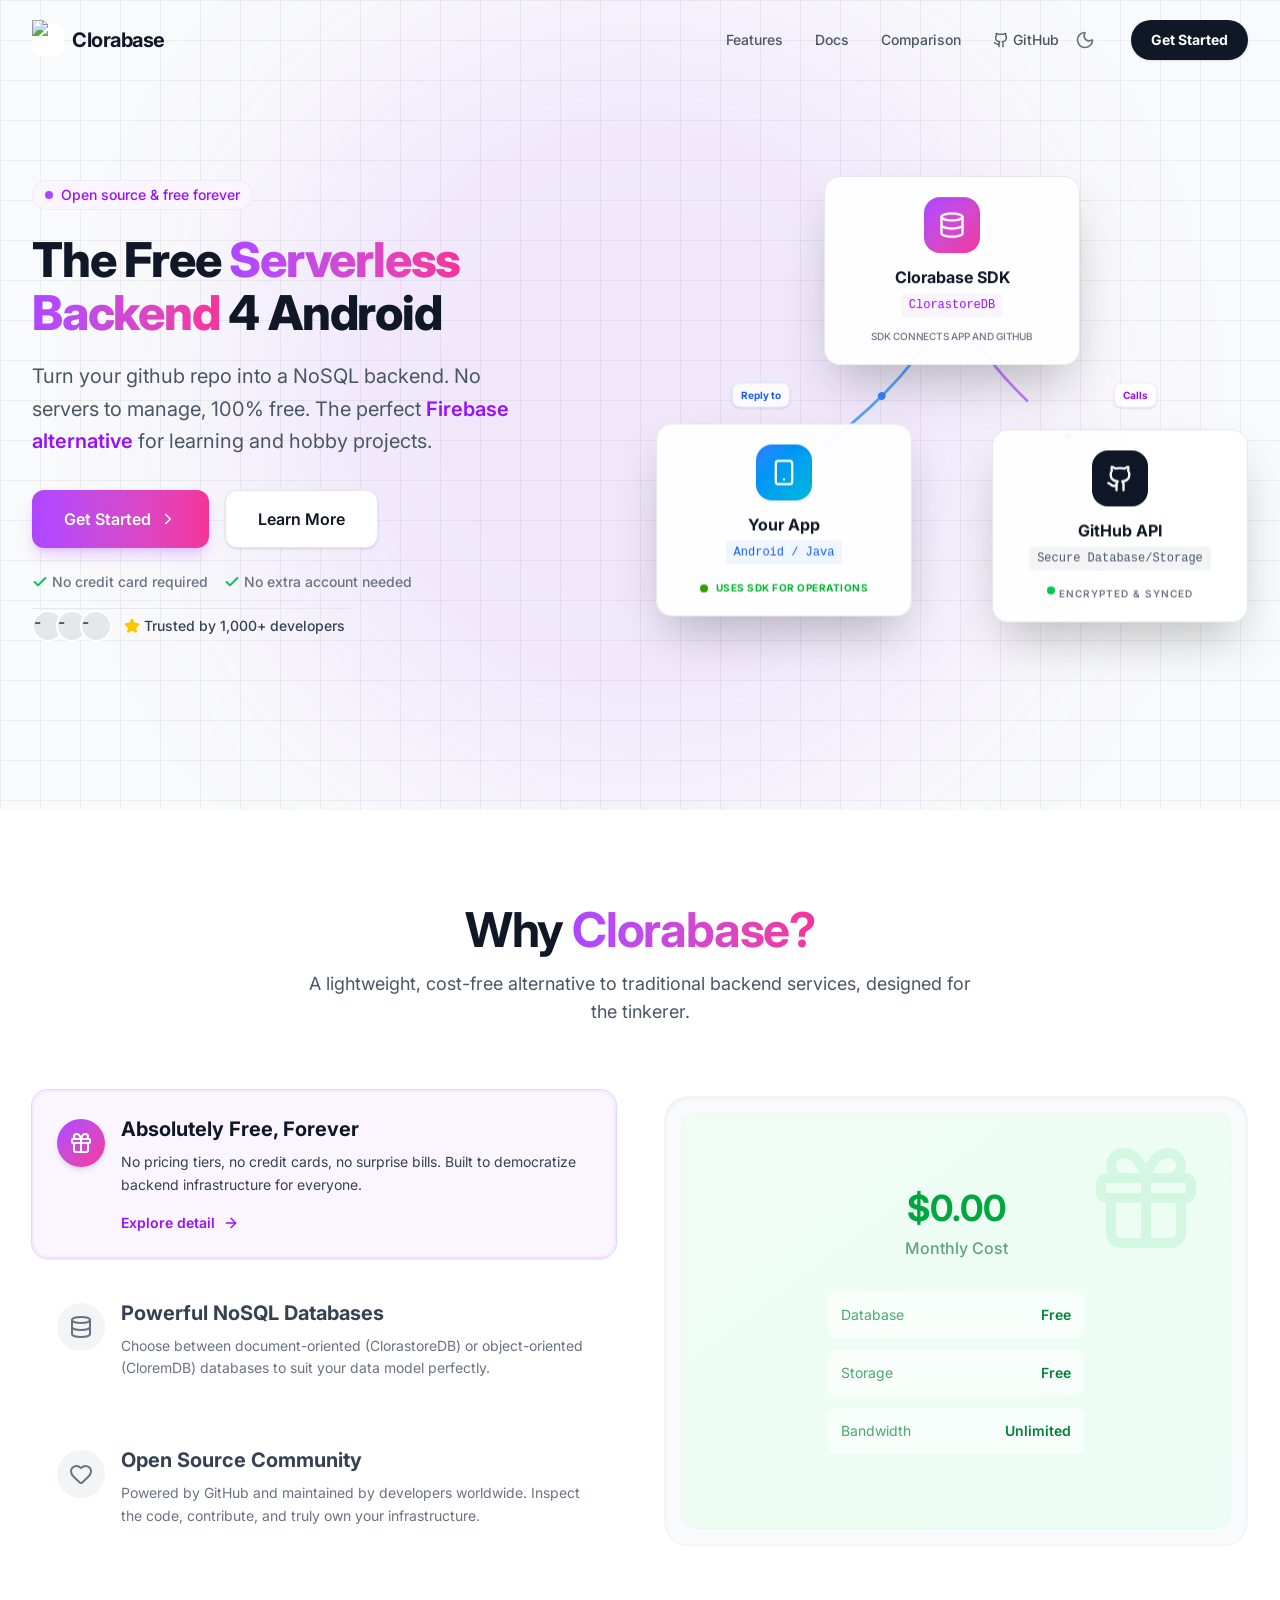
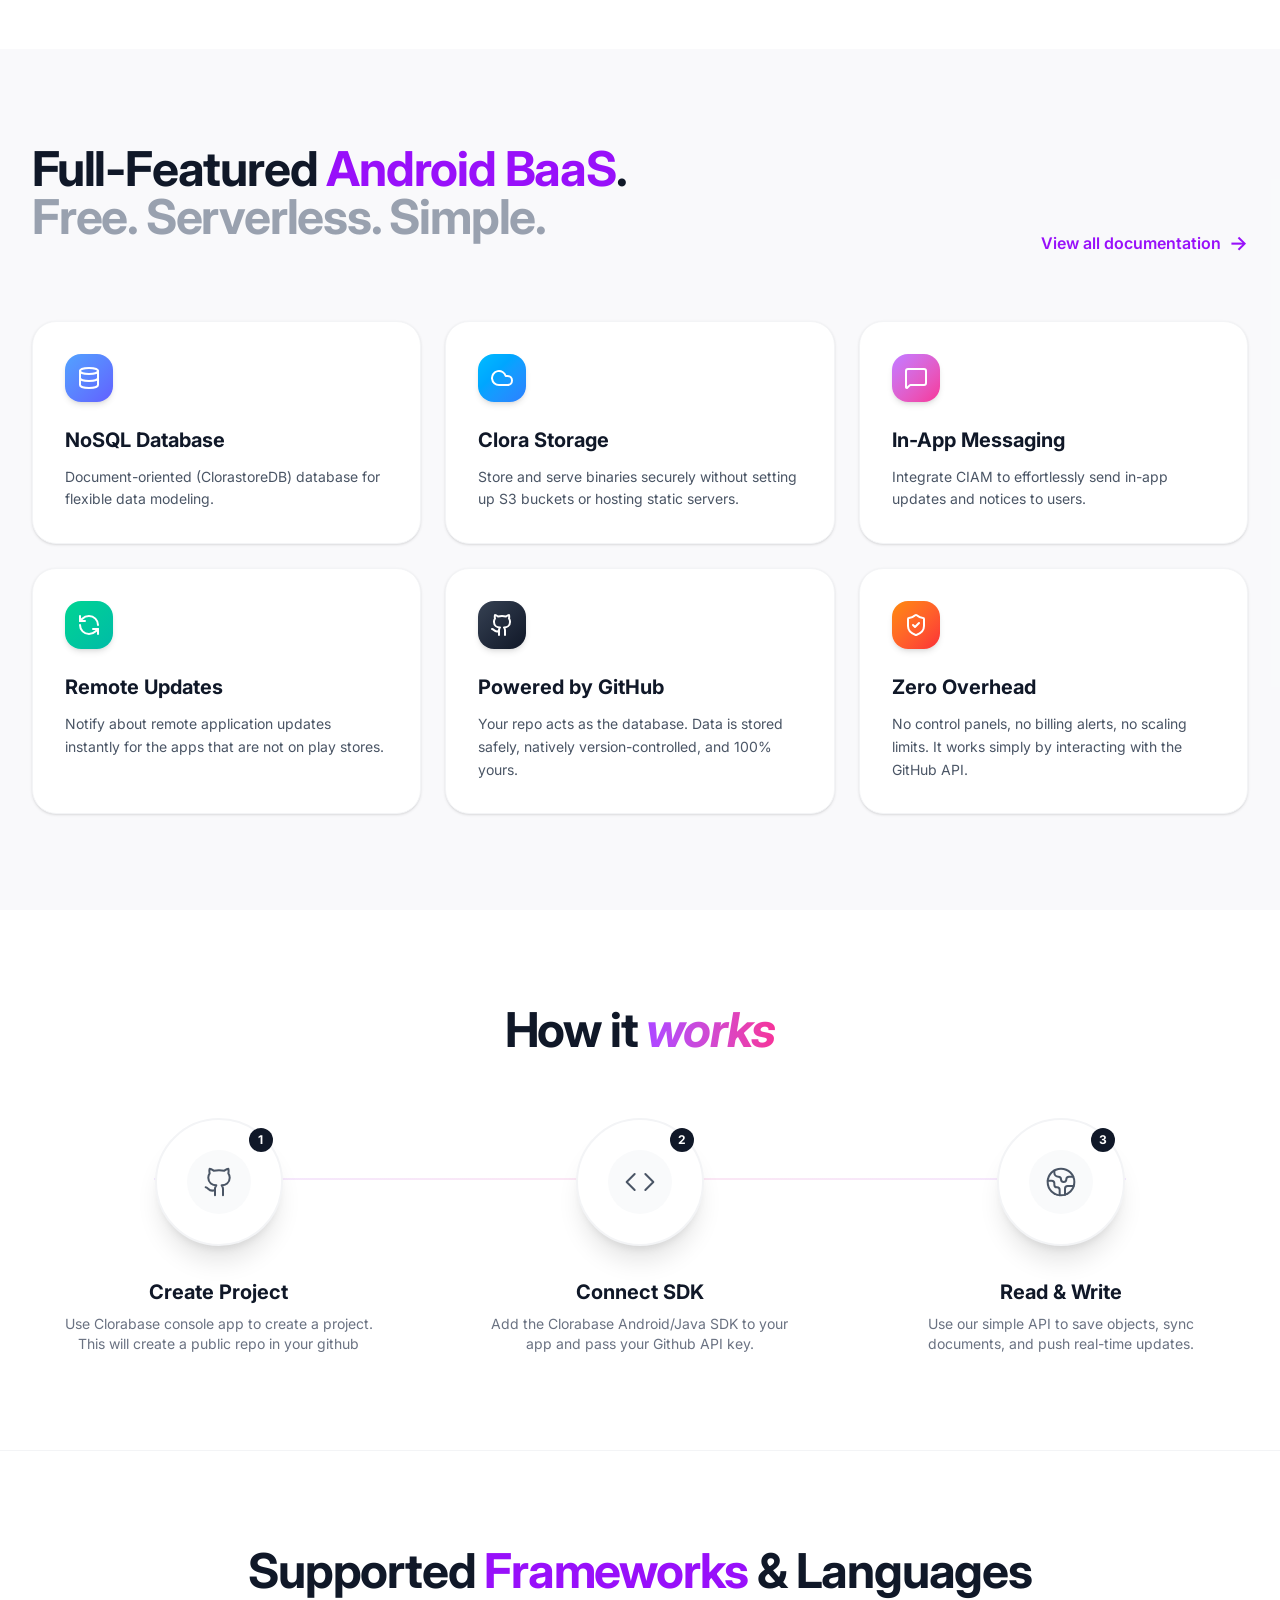
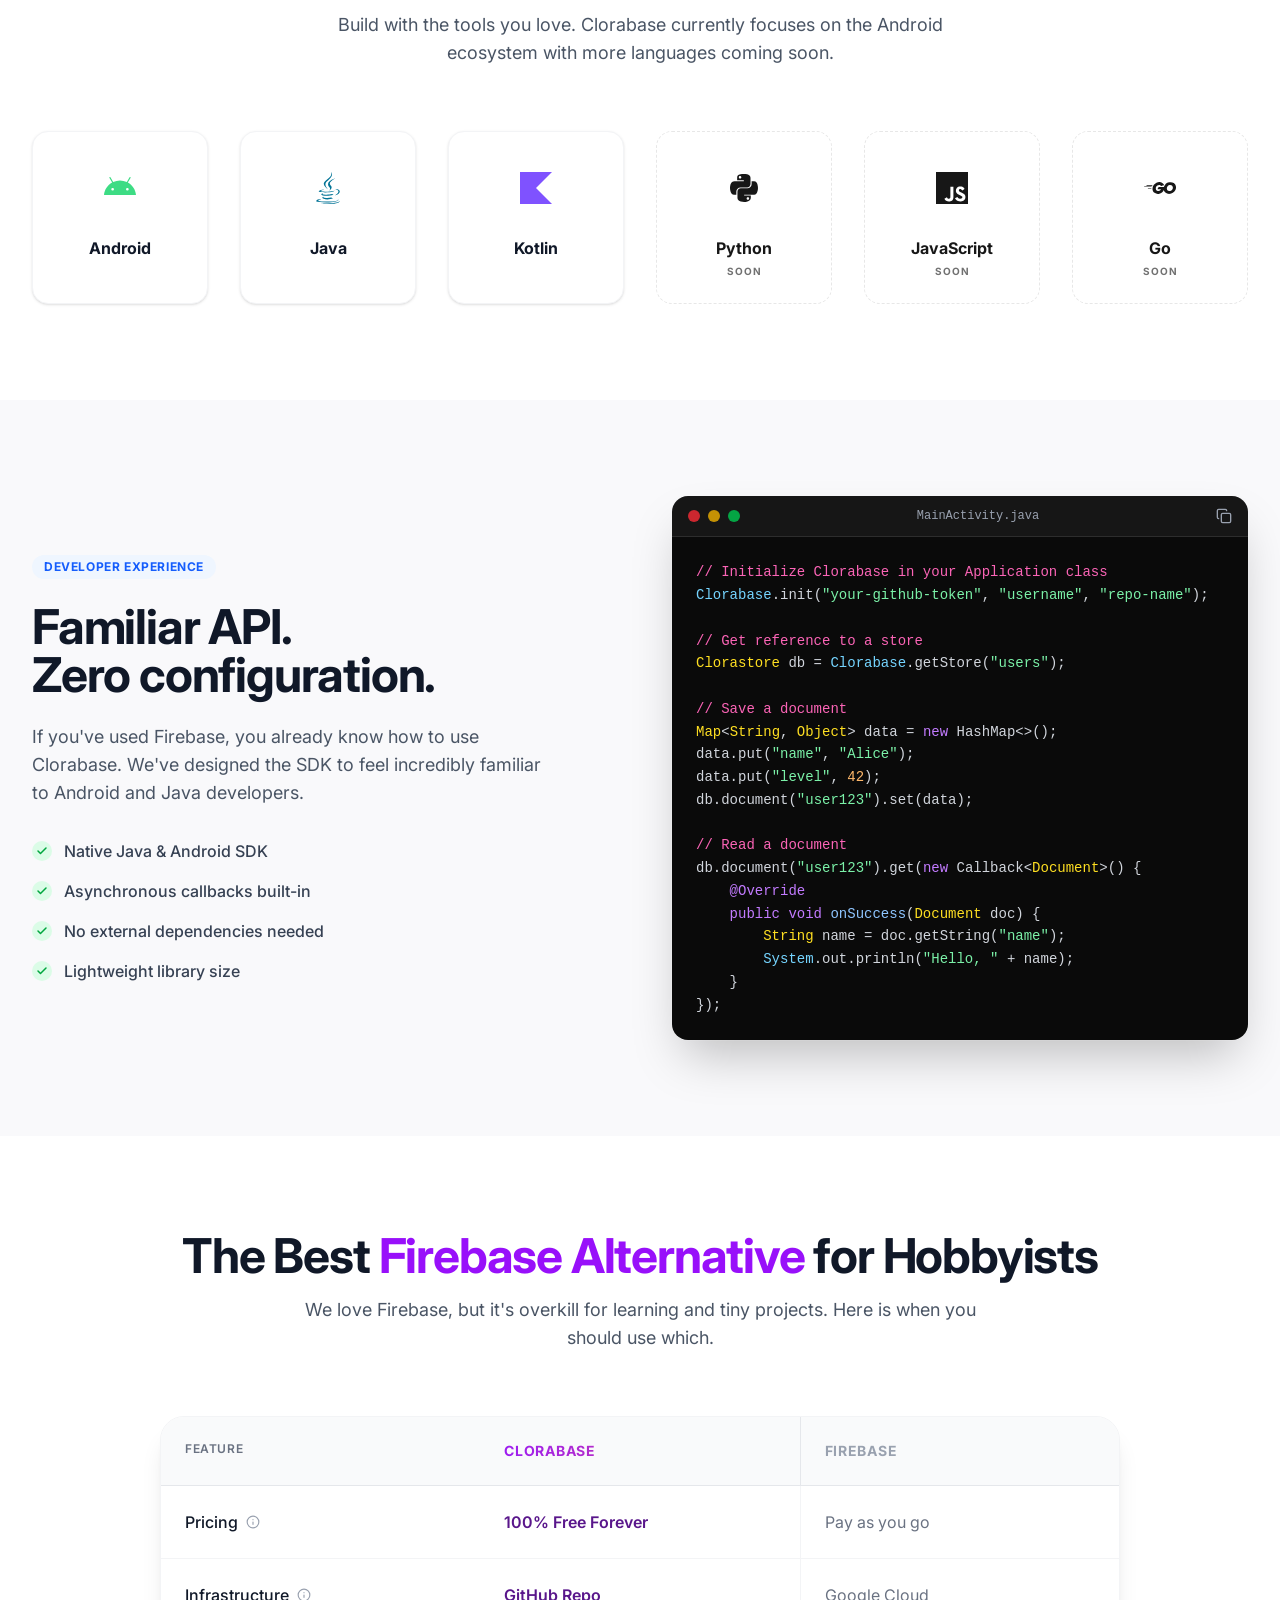
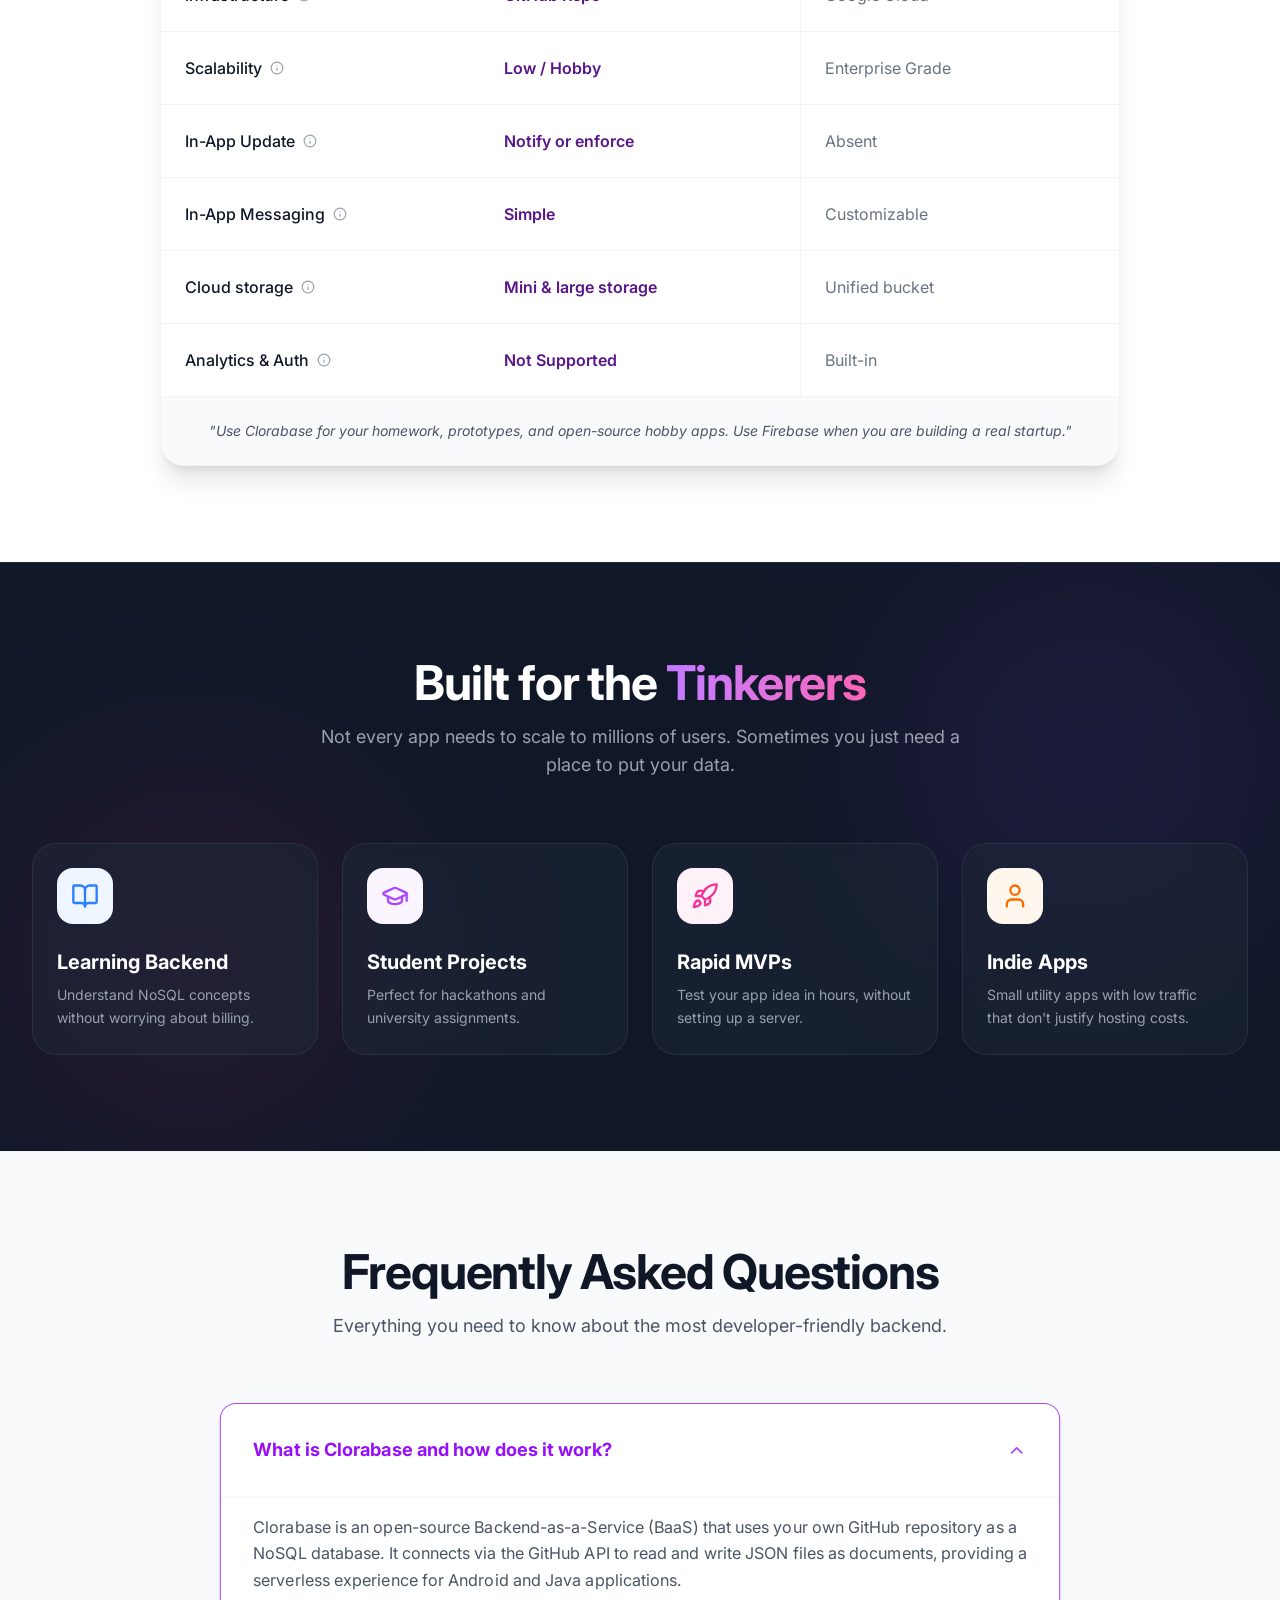
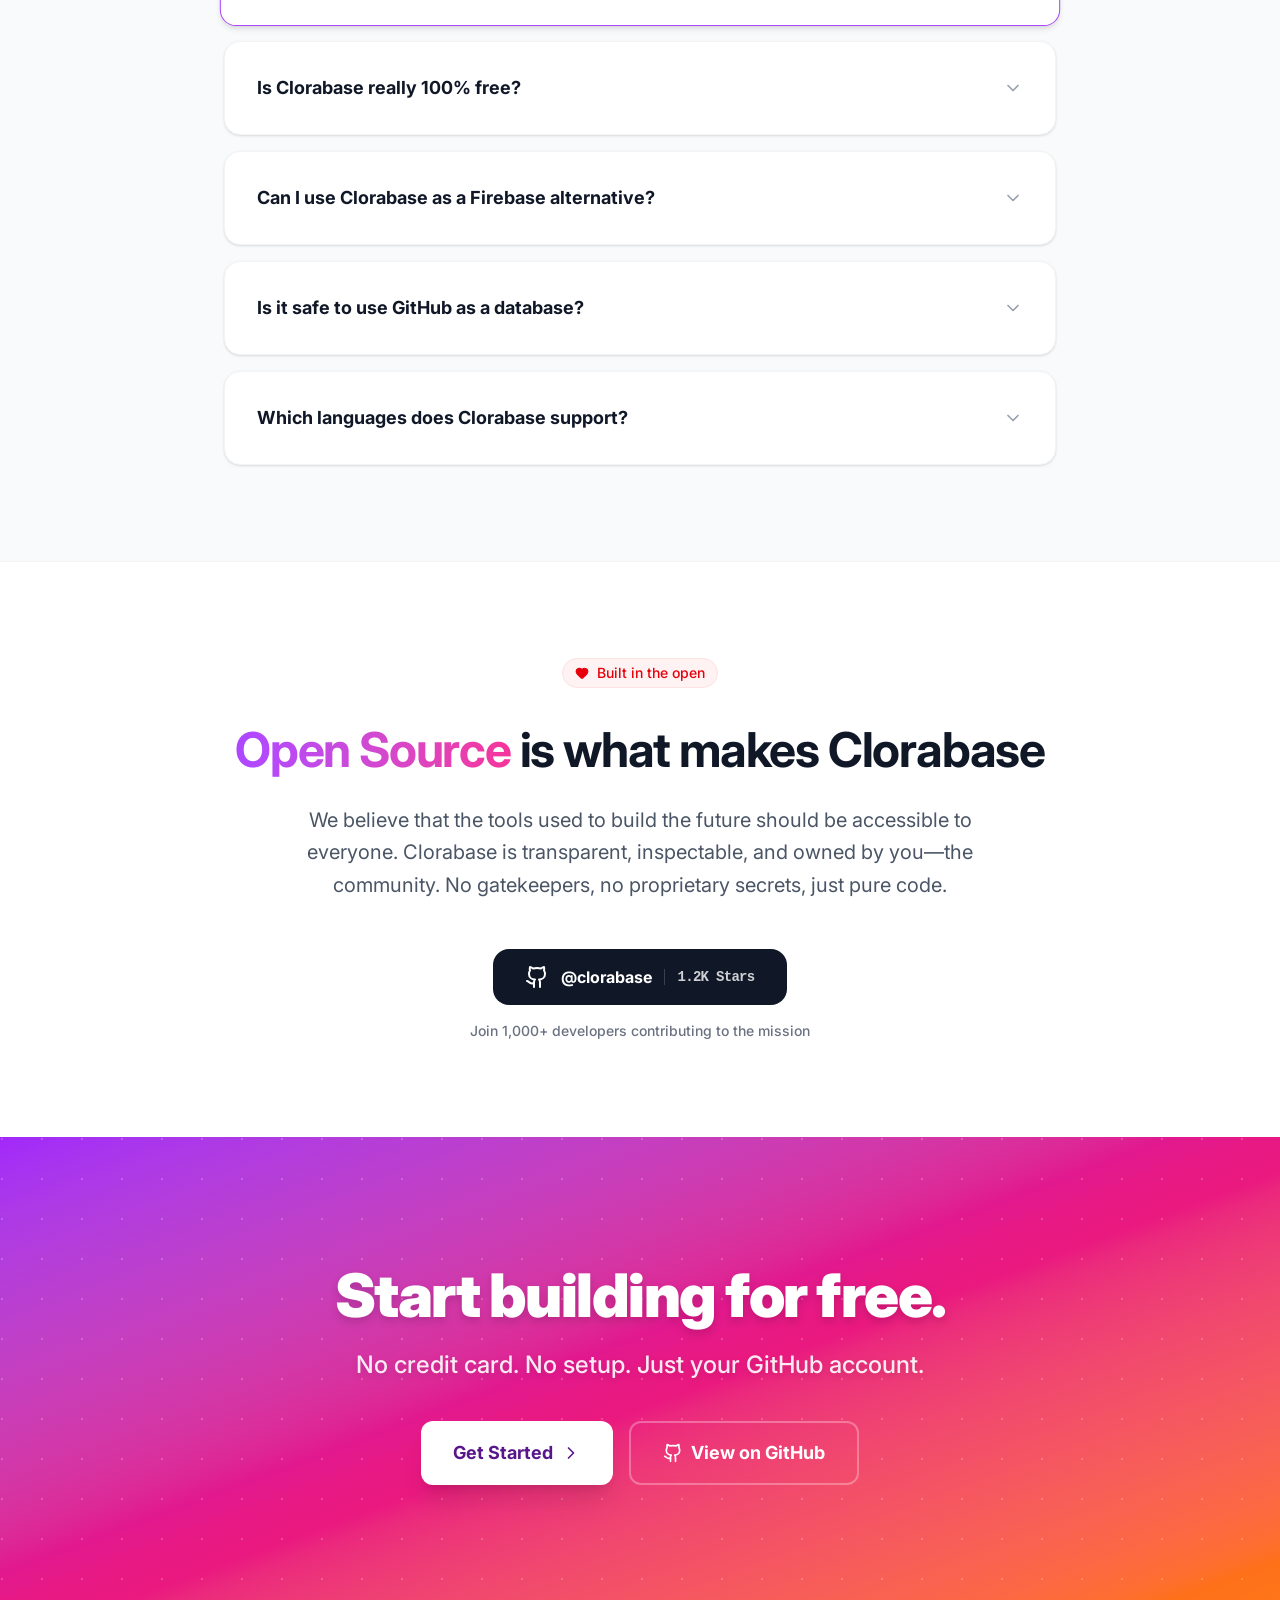
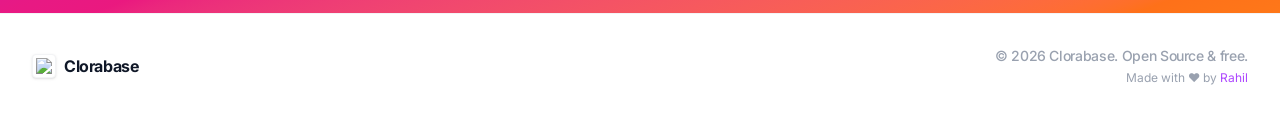
==== commit 71bab482: "Updated hero section" ====
--- a/index.html
+++ b/index.html
@@ -45,8 +45,8 @@
       }
     }
     </script>
-    <script type="module" crossorigin src="/assets/index-BW5omC2A.js"></script>
-    <link rel="stylesheet" crossorigin href="/assets/index-SnrtSrQn.css">
+    <script type="module" crossorigin src="/assets/index-Rf2whbTh.js"></script>
+    <link rel="stylesheet" crossorigin href="/assets/index-fZMUPTg8.css">
   </head>
   <body>
     <div id="root"></div>
--- a/assets/index-fZMUPTg8.css
+++ b/assets/index-fZMUPTg8.css
@@ -0,0 +1 @@
+@import"https://fonts.googleapis.com/css2?family=Inter:wght@300;400;500;600;700;800&display=swap";/*! tailwindcss v4.2.4 | MIT License | https://tailwindcss.com */@layer properties{@supports (((-webkit-hyphens:none)) and (not (margin-trim:inline))) or ((-moz-orient:inline) and (not (color:rgb(from red r g b)))){*,:before,:after,::backdrop{--tw-translate-x:0;--tw-translate-y:0;--tw-translate-z:0;--tw-rotate-x:initial;--tw-rotate-y:initial;--tw-rotate-z:initial;--tw-skew-x:initial;--tw-skew-y:initial;--tw-space-y-reverse:0;--tw-space-x-reverse:0;--tw-divide-y-reverse:0;--tw-border-style:solid;--tw-gradient-position:initial;--tw-gradient-from:#0000;--tw-gradient-via:#0000;--tw-gradient-to:#0000;--tw-gradient-stops:initial;--tw-gradient-via-stops:initial;--tw-gradient-from-position:0%;--tw-gradient-via-position:50%;--tw-gradient-to-position:100%;--tw-leading:initial;--tw-font-weight:initial;--tw-tracking:initial;--tw-shadow:0 0 #0000;--tw-shadow-color:initial;--tw-shadow-alpha:100%;--tw-inset-shadow:0 0 #0000;--tw-inset-shadow-color:initial;--tw-inset-shadow-alpha:100%;--tw-ring-color:initial;--tw-ring-shadow:0 0 #0000;--tw-inset-ring-color:initial;--tw-inset-ring-shadow:0 0 #0000;--tw-ring-inset:initial;--tw-ring-offset-width:0px;--tw-ring-offset-color:#fff;--tw-ring-offset-shadow:0 0 #0000;--tw-blur:initial;--tw-brightness:initial;--tw-contrast:initial;--tw-grayscale:initial;--tw-hue-rotate:initial;--tw-invert:initial;--tw-opacity:initial;--tw-saturate:initial;--tw-sepia:initial;--tw-drop-shadow:initial;--tw-drop-shadow-color:initial;--tw-drop-shadow-alpha:100%;--tw-drop-shadow-size:initial;--tw-backdrop-blur:initial;--tw-backdrop-brightness:initial;--tw-backdrop-contrast:initial;--tw-backdrop-grayscale:initial;--tw-backdrop-hue-rotate:initial;--tw-backdrop-invert:initial;--tw-backdrop-opacity:initial;--tw-backdrop-saturate:initial;--tw-backdrop-sepia:initial;--tw-duration:initial;--tw-ease:initial;--tw-scale-x:1;--tw-scale-y:1;--tw-scale-z:1}}}@layer theme{:root,:host{--font-sans:"Inter", ui-sans-serif, system-ui, sans-serif;--font-mono:ui-monospace, SFMono-Regular, Menlo, Monaco, Consolas, "Liberation Mono", "Courier New", monospace;--color-red-50:oklch(97.1% .013 17.38);--color-red-100:oklch(93.6% .032 17.717);--color-red-400:oklch(70.4% .191 22.216);--color-red-500:oklch(63.7% .237 25.331);--color-red-600:oklch(57.7% .245 27.325);--color-orange-50:oklch(98% .016 73.684);--color-orange-100:oklch(95.4% .038 75.164);--color-orange-300:oklch(83.7% .128 66.29);--color-orange-400:oklch(75% .183 55.934);--color-orange-500:oklch(70.5% .213 47.604);--color-orange-600:oklch(64.6% .222 41.116);--color-orange-900:oklch(40.8% .123 38.172);--color-yellow-300:oklch(90.5% .182 98.111);--color-yellow-400:oklch(85.2% .199 91.936);--color-yellow-500:oklch(79.5% .184 86.047);--color-green-50:oklch(98.2% .018 155.826);--color-green-100:oklch(96.2% .044 156.743);--color-green-300:oklch(87.1% .15 154.449);--color-green-400:oklch(79.2% .209 151.711);--color-green-500:oklch(72.3% .219 149.579);--color-green-600:oklch(62.7% .194 149.214);--color-green-700:oklch(52.7% .154 150.069);--color-green-800:oklch(44.8% .119 151.328);--color-green-900:oklch(39.3% .095 152.535);--color-green-950:oklch(26.6% .065 152.934);--color-emerald-50:oklch(97.9% .021 166.113);--color-emerald-400:oklch(76.5% .177 163.223);--color-emerald-500:oklch(69.6% .17 162.48);--color-teal-500:oklch(70.4% .14 182.503);--color-cyan-500:oklch(71.5% .143 215.221);--color-sky-300:oklch(82.8% .111 230.318);--color-sky-400:oklch(74.6% .16 232.661);--color-blue-50:oklch(97% .014 254.604);--color-blue-100:oklch(93.2% .032 255.585);--color-blue-300:oklch(80.9% .105 251.813);--color-blue-400:oklch(70.7% .165 254.624);--color-blue-500:oklch(62.3% .214 259.815);--color-blue-600:oklch(54.6% .245 262.881);--color-blue-900:oklch(37.9% .146 265.522);--color-indigo-50:oklch(96.2% .018 272.314);--color-indigo-100:oklch(93% .034 272.788);--color-indigo-500:oklch(58.5% .233 277.117);--color-purple-50:oklch(97.7% .014 308.299);--color-purple-100:oklch(94.6% .033 307.174);--color-purple-200:oklch(90.2% .063 306.703);--color-purple-300:oklch(82.7% .119 306.383);--color-purple-400:oklch(71.4% .203 305.504);--color-purple-500:oklch(62.7% .265 303.9);--color-purple-600:oklch(55.8% .288 302.321);--color-purple-700:oklch(49.6% .265 301.924);--color-purple-900:oklch(38.1% .176 304.987);--color-pink-50:oklch(97.1% .014 343.198);--color-pink-100:oklch(94.8% .028 342.258);--color-pink-400:oklch(71.8% .202 349.761);--color-pink-500:oklch(65.6% .241 354.308);--color-pink-600:oklch(59.2% .249 .584);--color-pink-900:oklch(40.8% .153 2.432);--color-slate-800:oklch(27.9% .041 260.031);--color-slate-900:oklch(20.8% .042 265.755);--color-gray-50:oklch(98.5% .002 247.839);--color-gray-100:oklch(96.7% .003 264.542);--color-gray-200:oklch(92.8% .006 264.531);--color-gray-300:oklch(87.2% .01 258.338);--color-gray-400:oklch(70.7% .022 261.325);--color-gray-500:oklch(55.1% .027 264.364);--color-gray-600:oklch(44.6% .03 256.802);--color-gray-700:oklch(37.3% .034 259.733);--color-gray-800:oklch(27.8% .033 256.848);--color-gray-900:oklch(21% .034 264.665);--color-black:#000;--color-white:#fff;--spacing:.25rem;--container-xs:20rem;--container-lg:32rem;--container-2xl:42rem;--container-4xl:56rem;--container-5xl:64rem;--container-7xl:80rem;--text-xs:.75rem;--text-xs--line-height:calc(1 / .75);--text-sm:.875rem;--text-sm--line-height:calc(1.25 / .875);--text-base:1rem;--text-base--line-height: 1.5 ;--text-lg:1.125rem;--text-lg--line-height:calc(1.75 / 1.125);--text-xl:1.25rem;--text-xl--line-height:calc(1.75 / 1.25);--text-2xl:1.5rem;--text-2xl--line-height:calc(2 / 1.5);--text-3xl:1.875rem;--text-3xl--line-height: 1.2 ;--text-4xl:2.25rem;--text-4xl--line-height:calc(2.5 / 2.25);--text-5xl:3rem;--text-5xl--line-height:1;--text-6xl:3.75rem;--text-6xl--line-height:1;--text-7xl:4.5rem;--text-7xl--line-height:1;--font-weight-medium:500;--font-weight-semibold:600;--font-weight-bold:700;--font-weight-extrabold:800;--font-weight-black:900;--tracking-tighter:-.05em;--tracking-tight:-.025em;--tracking-wider:.05em;--tracking-widest:.1em;--leading-tight:1.25;--leading-relaxed:1.625;--radius-lg:.5rem;--radius-xl:.75rem;--radius-2xl:1rem;--radius-3xl:1.5rem;--drop-shadow-md:0 3px 3px #0000001f;--drop-shadow-lg:0 4px 4px #00000026;--ease-in:cubic-bezier(.4, 0, 1, 1);--ease-out:cubic-bezier(0, 0, .2, 1);--ease-in-out:cubic-bezier(.4, 0, .2, 1);--animate-pulse:pulse 2s cubic-bezier(.4, 0, .6, 1) infinite;--blur-sm:8px;--blur-xl:24px;--default-transition-duration:.15s;--default-transition-timing-function:cubic-bezier(.4, 0, .2, 1);--default-font-family:var(--font-sans);--default-mono-font-family:var(--font-mono)}}@layer base{*,:after,:before,::backdrop{box-sizing:border-box;border:0 solid;margin:0;padding:0}::file-selector-button{box-sizing:border-box;border:0 solid;margin:0;padding:0}html,:host{-webkit-text-size-adjust:100%;-moz-tab-size:4;tab-size:4;line-height:1.5;font-family:var(--default-font-family,ui-sans-serif, system-ui, sans-serif, "Apple Color Emoji", "Segoe UI Emoji", "Segoe UI Symbol", "Noto Color Emoji");font-feature-settings:var(--default-font-feature-settings,normal);font-variation-settings:var(--default-font-variation-settings,normal);-webkit-tap-highlight-color:transparent}hr{height:0;color:inherit;border-top-width:1px}abbr:where([title]){-webkit-text-decoration:underline dotted;text-decoration:underline dotted}h1,h2,h3,h4,h5,h6{font-size:inherit;font-weight:inherit}a{color:inherit;-webkit-text-decoration:inherit;text-decoration:inherit}b,strong{font-weight:bolder}code,kbd,samp,pre{font-family:var(--default-mono-font-family,ui-monospace, SFMono-Regular, Menlo, Monaco, Consolas, "Liberation Mono", "Courier New", monospace);font-feature-settings:var(--default-mono-font-feature-settings,normal);font-variation-settings:var(--default-mono-font-variation-settings,normal);font-size:1em}small{font-size:80%}sub,sup{vertical-align:baseline;font-size:75%;line-height:0;position:relative}sub{bottom:-.25em}sup{top:-.5em}table{text-indent:0;border-color:inherit;border-collapse:collapse}:-moz-focusring{outline:auto}progress{vertical-align:baseline}summary{display:list-item}ol,ul,menu{list-style:none}img,svg,video,canvas,audio,iframe,embed,object{vertical-align:middle;display:block}img,video{max-width:100%;height:auto}button,input,select,optgroup,textarea{font:inherit;font-feature-settings:inherit;font-variation-settings:inherit;letter-spacing:inherit;color:inherit;opacity:1;background-color:#0000;border-radius:0}::file-selector-button{font:inherit;font-feature-settings:inherit;font-variation-settings:inherit;letter-spacing:inherit;color:inherit;opacity:1;background-color:#0000;border-radius:0}:where(select:is([multiple],[size])) optgroup{font-weight:bolder}:where(select:is([multiple],[size])) optgroup option{padding-inline-start:20px}::file-selector-button{margin-inline-end:4px}::placeholder{opacity:1}@supports (not ((-webkit-appearance:-apple-pay-button))) or (contain-intrinsic-size:1px){::placeholder{color:currentColor}@supports (color:color-mix(in lab,red,red)){::placeholder{color:color-mix(in oklab,currentcolor 50%,transparent)}}}textarea{resize:vertical}::-webkit-search-decoration{-webkit-appearance:none}::-webkit-date-and-time-value{min-height:1lh;text-align:inherit}::-webkit-datetime-edit{display:inline-flex}::-webkit-datetime-edit-fields-wrapper{padding:0}::-webkit-datetime-edit{padding-block:0}::-webkit-datetime-edit-year-field{padding-block:0}::-webkit-datetime-edit-month-field{padding-block:0}::-webkit-datetime-edit-day-field{padding-block:0}::-webkit-datetime-edit-hour-field{padding-block:0}::-webkit-datetime-edit-minute-field{padding-block:0}::-webkit-datetime-edit-second-field{padding-block:0}::-webkit-datetime-edit-millisecond-field{padding-block:0}::-webkit-datetime-edit-meridiem-field{padding-block:0}::-webkit-calendar-picker-indicator{line-height:1}:-moz-ui-invalid{box-shadow:none}button,input:where([type=button],[type=reset],[type=submit]){-webkit-appearance:button;-moz-appearance:button;appearance:button}::file-selector-button{-webkit-appearance:button;-moz-appearance:button;appearance:button}::-webkit-inner-spin-button{height:auto}::-webkit-outer-spin-button{height:auto}[hidden]:where(:not([hidden=until-found])){display:none!important}}@layer components;@layer utilities{.pointer-events-none{pointer-events:none}.visible{visibility:visible}.absolute{position:absolute}.fixed{position:fixed}.relative{position:relative}.static{position:static}.inset-0{inset:calc(var(--spacing) * 0)}.start{inset-inline-start:var(--spacing)}.end{inset-inline-end:var(--spacing)}.top-0{top:calc(var(--spacing) * 0)}.top-1\/2{top:50%}.top-2{top:calc(var(--spacing) * 2)}.top-6{top:calc(var(--spacing) * 6)}.top-\[30px\]{top:30px}.top-\[60px\]{top:60px}.top-\[180px\]{top:180px}.right-0{right:calc(var(--spacing) * 0)}.right-2{right:calc(var(--spacing) * 2)}.right-6{right:calc(var(--spacing) * 6)}.right-\[0px\]{right:0}.right-\[10\%\]{right:10%}.right-\[150px\]{right:150px}.bottom-0{bottom:calc(var(--spacing) * 0)}.bottom-2{bottom:calc(var(--spacing) * 2)}.bottom-\[30px\]{bottom:30px}.left-0{left:calc(var(--spacing) * 0)}.left-1\/2{left:50%}.left-\[0px\]{left:0}.left-\[10\%\]{left:10%}.left-\[150px\]{left:150px}.-z-10{z-index:-10}.z-0{z-index:0}.z-10{z-index:10}.z-20{z-index:20}.z-30{z-index:30}.z-50{z-index:50}.mx-auto{margin-inline:auto}.mt-0{margin-top:calc(var(--spacing) * 0)}.mt-1{margin-top:calc(var(--spacing) * 1)}.mt-2{margin-top:calc(var(--spacing) * 2)}.mt-4{margin-top:calc(var(--spacing) * 4)}.mt-6{margin-top:calc(var(--spacing) * 6)}.mt-8{margin-top:calc(var(--spacing) * 8)}.mt-auto{margin-top:auto}.mb-0\.5{margin-bottom:calc(var(--spacing) * .5)}.mb-1{margin-bottom:calc(var(--spacing) * 1)}.mb-2{margin-bottom:calc(var(--spacing) * 2)}.mb-3{margin-bottom:calc(var(--spacing) * 3)}.mb-4{margin-bottom:calc(var(--spacing) * 4)}.mb-5{margin-bottom:calc(var(--spacing) * 5)}.mb-6{margin-bottom:calc(var(--spacing) * 6)}.mb-8{margin-bottom:calc(var(--spacing) * 8)}.mb-10{margin-bottom:calc(var(--spacing) * 10)}.mb-12{margin-bottom:calc(var(--spacing) * 12)}.mb-16{margin-bottom:calc(var(--spacing) * 16)}.ml-2{margin-left:calc(var(--spacing) * 2)}.ml-3{margin-left:calc(var(--spacing) * 3)}.ml-auto{margin-left:auto}.block{display:block}.contents{display:contents}.flex{display:flex}.grid{display:grid}.hidden{display:none}.inline{display:inline}.inline-block{display:inline-block}.inline-flex{display:inline-flex}.h-0\.5{height:calc(var(--spacing) * .5)}.h-1{height:calc(var(--spacing) * 1)}.h-1\.5{height:calc(var(--spacing) * 1.5)}.h-2{height:calc(var(--spacing) * 2)}.h-3{height:calc(var(--spacing) * 3)}.h-4{height:calc(var(--spacing) * 4)}.h-5{height:calc(var(--spacing) * 5)}.h-6{height:calc(var(--spacing) * 6)}.h-8{height:calc(var(--spacing) * 8)}.h-10{height:calc(var(--spacing) * 10)}.h-12{height:calc(var(--spacing) * 12)}.h-14{height:calc(var(--spacing) * 14)}.h-16{height:calc(var(--spacing) * 16)}.h-32{height:calc(var(--spacing) * 32)}.h-96{height:calc(var(--spacing) * 96)}.h-\[450px\]{height:450px}.h-\[500px\]{height:500px}.h-\[560px\]{height:560px}.h-\[800px\]{height:800px}.h-full{height:100%}.min-h-\[90vh\]{min-height:90vh}.min-h-screen{min-height:100vh}.w-2{width:calc(var(--spacing) * 2)}.w-3{width:calc(var(--spacing) * 3)}.w-4{width:calc(var(--spacing) * 4)}.w-5{width:calc(var(--spacing) * 5)}.w-6{width:calc(var(--spacing) * 6)}.w-8{width:calc(var(--spacing) * 8)}.w-10{width:calc(var(--spacing) * 10)}.w-12{width:calc(var(--spacing) * 12)}.w-14{width:calc(var(--spacing) * 14)}.w-16{width:calc(var(--spacing) * 16)}.w-32{width:calc(var(--spacing) * 32)}.w-64{width:calc(var(--spacing) * 64)}.w-96{width:calc(var(--spacing) * 96)}.w-\[30\%\]{width:30%}.w-\[100px\]{width:100px}.w-\[120px\]{width:120px}.w-\[280px\]{width:280px}.w-\[800px\]{width:800px}.w-full{width:100%}.w-px{width:1px}.max-w-2xl{max-width:var(--container-2xl)}.max-w-4xl{max-width:var(--container-4xl)}.max-w-5xl{max-width:var(--container-5xl)}.max-w-7xl{max-width:var(--container-7xl)}.max-w-\[800px\]{max-width:800px}.max-w-lg{max-width:var(--container-lg)}.max-w-xs{max-width:var(--container-xs)}.flex-1{flex:1}.flex-shrink-0,.shrink-0{flex-shrink:0}.-translate-x-1\/2{--tw-translate-x: -50% ;translate:var(--tw-translate-x) var(--tw-translate-y)}.-translate-x-full{--tw-translate-x:-100%;translate:var(--tw-translate-x) var(--tw-translate-y)}.translate-x-full{--tw-translate-x:100%;translate:var(--tw-translate-x) var(--tw-translate-y)}.-translate-y-1\/2{--tw-translate-y: -50% ;translate:var(--tw-translate-x) var(--tw-translate-y)}.-translate-y-20{--tw-translate-y:calc(var(--spacing) * -20);translate:var(--tw-translate-x) var(--tw-translate-y)}.scale-\[1\.01\]{scale:1.01}.skew-y-3{--tw-skew-y:skewY(3deg);transform:var(--tw-rotate-x,) var(--tw-rotate-y,) var(--tw-rotate-z,) var(--tw-skew-x,) var(--tw-skew-y,)}.transform{transform:var(--tw-rotate-x,) var(--tw-rotate-y,) var(--tw-rotate-z,) var(--tw-skew-x,) var(--tw-skew-y,)}.animate-pulse{animation:var(--animate-pulse)}.cursor-default{cursor:default}.cursor-help{cursor:help}.cursor-pointer{cursor:pointer}.resize{resize:both}.grid-cols-2{grid-template-columns:repeat(2,minmax(0,1fr))}.grid-cols-3{grid-template-columns:repeat(3,minmax(0,1fr))}.flex-col{flex-direction:column}.items-center{align-items:center}.items-end{align-items:flex-end}.items-start{align-items:flex-start}.justify-between{justify-content:space-between}.justify-center{justify-content:center}.gap-1{gap:calc(var(--spacing) * 1)}.gap-2{gap:calc(var(--spacing) * 2)}.gap-3{gap:calc(var(--spacing) * 3)}.gap-4{gap:calc(var(--spacing) * 4)}.gap-6{gap:calc(var(--spacing) * 6)}.gap-8{gap:calc(var(--spacing) * 8)}.gap-12{gap:calc(var(--spacing) * 12)}.gap-16{gap:calc(var(--spacing) * 16)}:where(.space-y-3>:not(:last-child)){--tw-space-y-reverse:0;margin-block-start:calc(calc(var(--spacing) * 3) * var(--tw-space-y-reverse));margin-block-end:calc(calc(var(--spacing) * 3) * calc(1 - var(--tw-space-y-reverse)))}:where(.space-y-4>:not(:last-child)){--tw-space-y-reverse:0;margin-block-start:calc(calc(var(--spacing) * 4) * var(--tw-space-y-reverse));margin-block-end:calc(calc(var(--spacing) * 4) * calc(1 - var(--tw-space-y-reverse)))}:where(.-space-x-2>:not(:last-child)){--tw-space-x-reverse:0;margin-inline-start:calc(calc(var(--spacing) * -2) * var(--tw-space-x-reverse));margin-inline-end:calc(calc(var(--spacing) * -2) * calc(1 - var(--tw-space-x-reverse)))}:where(.-space-x-4>:not(:last-child)){--tw-space-x-reverse:0;margin-inline-start:calc(calc(var(--spacing) * -4) * var(--tw-space-x-reverse));margin-inline-end:calc(calc(var(--spacing) * -4) * calc(1 - var(--tw-space-x-reverse)))}:where(.divide-y>:not(:last-child)){--tw-divide-y-reverse:0;border-bottom-style:var(--tw-border-style);border-top-style:var(--tw-border-style);border-top-width:calc(1px * var(--tw-divide-y-reverse));border-bottom-width:calc(1px * calc(1 - var(--tw-divide-y-reverse)))}:where(.divide-gray-100>:not(:last-child)){border-color:var(--color-gray-100)}.overflow-auto{overflow:auto}.overflow-hidden{overflow:hidden}.overflow-visible{overflow:visible}.overflow-x-auto{overflow-x:auto}.overflow-y-auto{overflow-y:auto}.rounded{border-radius:.25rem}.rounded-2xl{border-radius:var(--radius-2xl)}.rounded-3xl{border-radius:var(--radius-3xl)}.rounded-\[40px\]{border-radius:40px}.rounded-full{border-radius:3.40282e38px}.rounded-lg{border-radius:var(--radius-lg)}.rounded-xl{border-radius:var(--radius-xl)}.rounded-b-2xl{border-bottom-right-radius:var(--radius-2xl);border-bottom-left-radius:var(--radius-2xl)}.border{border-style:var(--tw-border-style);border-width:1px}.border-2{border-style:var(--tw-border-style);border-width:2px}.border-4{border-style:var(--tw-border-style);border-width:4px}.border-\[8px\]{border-style:var(--tw-border-style);border-width:8px}.border-t{border-top-style:var(--tw-border-style);border-top-width:1px}.border-b{border-bottom-style:var(--tw-border-style);border-bottom-width:1px}.border-l{border-left-style:var(--tw-border-style);border-left-width:1px}.border-dashed{--tw-border-style:dashed;border-style:dashed}.border-blue-100{border-color:var(--color-blue-100)}.border-gray-100{border-color:var(--color-gray-100)}.border-gray-200{border-color:var(--color-gray-200)}.border-gray-700\/50{border-color:#36415380}@supports (color:color-mix(in lab,red,red)){.border-gray-700\/50{border-color:color-mix(in oklab,var(--color-gray-700) 50%,transparent)}}.border-gray-800{border-color:var(--color-gray-800)}.border-green-100\/50{border-color:#dcfce780}@supports (color:color-mix(in lab,red,red)){.border-green-100\/50{border-color:color-mix(in oklab,var(--color-green-100) 50%,transparent)}}.border-indigo-100\/50{border-color:#e0e7ff80}@supports (color:color-mix(in lab,red,red)){.border-indigo-100\/50{border-color:color-mix(in oklab,var(--color-indigo-100) 50%,transparent)}}.border-pink-100\/50{border-color:#fce7f380}@supports (color:color-mix(in lab,red,red)){.border-pink-100\/50{border-color:color-mix(in oklab,var(--color-pink-100) 50%,transparent)}}.border-purple-100{border-color:var(--color-purple-100)}.border-purple-500{border-color:var(--color-purple-500)}.border-red-100{border-color:var(--color-red-100)}.border-slate-800{border-color:var(--color-slate-800)}.border-transparent{border-color:#0000}.border-white{border-color:var(--color-white)}.border-white\/10{border-color:#ffffff1a}@supports (color:color-mix(in lab,red,red)){.border-white\/10{border-color:color-mix(in oklab,var(--color-white) 10%,transparent)}}.border-white\/30{border-color:#ffffff4d}@supports (color:color-mix(in lab,red,red)){.border-white\/30{border-color:color-mix(in oklab,var(--color-white) 30%,transparent)}}.bg-\[\#0A0A0A\]{background-color:#0a0a0a}.bg-\[\#2da000\]{background-color:#2da000}.bg-black\/60{background-color:#0009}@supports (color:color-mix(in lab,red,red)){.bg-black\/60{background-color:color-mix(in oklab,var(--color-black) 60%,transparent)}}.bg-blue-50{background-color:var(--color-blue-50)}.bg-blue-100{background-color:var(--color-blue-100)}.bg-gray-50{background-color:var(--color-gray-50)}.bg-gray-50\/50{background-color:#f9fafb80}@supports (color:color-mix(in lab,red,red)){.bg-gray-50\/50{background-color:color-mix(in oklab,var(--color-gray-50) 50%,transparent)}}.bg-gray-100{background-color:var(--color-gray-100)}.bg-gray-200{background-color:var(--color-gray-200)}.bg-gray-700{background-color:var(--color-gray-700)}.bg-gray-800\/50{background-color:#1e293980}@supports (color:color-mix(in lab,red,red)){.bg-gray-800\/50{background-color:color-mix(in oklab,var(--color-gray-800) 50%,transparent)}}.bg-gray-900{background-color:var(--color-gray-900)}.bg-green-100{background-color:var(--color-green-100)}.bg-green-500{background-color:var(--color-green-500)}.bg-green-500\/80{background-color:#00c758cc}@supports (color:color-mix(in lab,red,red)){.bg-green-500\/80{background-color:color-mix(in oklab,var(--color-green-500) 80%,transparent)}}.bg-orange-50{background-color:var(--color-orange-50)}.bg-orange-100{background-color:var(--color-orange-100)}.bg-pink-50{background-color:var(--color-pink-50)}.bg-pink-500\/10{background-color:#f6339a1a}@supports (color:color-mix(in lab,red,red)){.bg-pink-500\/10{background-color:color-mix(in oklab,var(--color-pink-500) 10%,transparent)}}.bg-purple-50{background-color:var(--color-purple-50)}.bg-purple-50\/50{background-color:#faf5ff80}@supports (color:color-mix(in lab,red,red)){.bg-purple-50\/50{background-color:color-mix(in oklab,var(--color-purple-50) 50%,transparent)}}.bg-purple-100\/100{background-color:var(--color-purple-100)}.bg-purple-500{background-color:var(--color-purple-500)}.bg-purple-500\/10{background-color:#ac4bff1a}@supports (color:color-mix(in lab,red,red)){.bg-purple-500\/10{background-color:color-mix(in oklab,var(--color-purple-500) 10%,transparent)}}.bg-purple-600{background-color:var(--color-purple-600)}.bg-red-50{background-color:var(--color-red-50)}.bg-red-500{background-color:var(--color-red-500)}.bg-red-500\/80{background-color:#fb2c36cc}@supports (color:color-mix(in lab,red,red)){.bg-red-500\/80{background-color:color-mix(in oklab,var(--color-red-500) 80%,transparent)}}.bg-slate-900{background-color:var(--color-slate-900)}.bg-transparent{background-color:#0000}.bg-white{background-color:var(--color-white)}.bg-white\/5{background-color:#ffffff0d}@supports (color:color-mix(in lab,red,red)){.bg-white\/5{background-color:color-mix(in oklab,var(--color-white) 5%,transparent)}}.bg-white\/30{background-color:#ffffff4d}@supports (color:color-mix(in lab,red,red)){.bg-white\/30{background-color:color-mix(in oklab,var(--color-white) 30%,transparent)}}.bg-white\/50{background-color:#ffffff80}@supports (color:color-mix(in lab,red,red)){.bg-white\/50{background-color:color-mix(in oklab,var(--color-white) 50%,transparent)}}.bg-white\/60{background-color:#fff9}@supports (color:color-mix(in lab,red,red)){.bg-white\/60{background-color:color-mix(in oklab,var(--color-white) 60%,transparent)}}.bg-white\/80{background-color:#fffc}@supports (color:color-mix(in lab,red,red)){.bg-white\/80{background-color:color-mix(in oklab,var(--color-white) 80%,transparent)}}.bg-white\/90{background-color:#ffffffe6}@supports (color:color-mix(in lab,red,red)){.bg-white\/90{background-color:color-mix(in oklab,var(--color-white) 90%,transparent)}}.bg-yellow-500{background-color:var(--color-yellow-500)}.bg-yellow-500\/80{background-color:#edb200cc}@supports (color:color-mix(in lab,red,red)){.bg-yellow-500\/80{background-color:color-mix(in oklab,var(--color-yellow-500) 80%,transparent)}}.bg-gradient-to-br{--tw-gradient-position:to bottom right in oklab;background-image:linear-gradient(var(--tw-gradient-stops))}.bg-gradient-to-r{--tw-gradient-position:to right in oklab;background-image:linear-gradient(var(--tw-gradient-stops))}.from-blue-400{--tw-gradient-from:var(--color-blue-400);--tw-gradient-stops:var(--tw-gradient-via-stops,var(--tw-gradient-position), var(--tw-gradient-from) var(--tw-gradient-from-position), var(--tw-gradient-to) var(--tw-gradient-to-position))}.from-blue-500{--tw-gradient-from:var(--color-blue-500);--tw-gradient-stops:var(--tw-gradient-via-stops,var(--tw-gradient-position), var(--tw-gradient-from) var(--tw-gradient-from-position), var(--tw-gradient-to) var(--tw-gradient-to-position))}.from-emerald-400{--tw-gradient-from:var(--color-emerald-400);--tw-gradient-stops:var(--tw-gradient-via-stops,var(--tw-gradient-position), var(--tw-gradient-from) var(--tw-gradient-from-position), var(--tw-gradient-to) var(--tw-gradient-to-position))}.from-gray-700{--tw-gradient-from:var(--color-gray-700);--tw-gradient-stops:var(--tw-gradient-via-stops,var(--tw-gradient-position), var(--tw-gradient-from) var(--tw-gradient-from-position), var(--tw-gradient-to) var(--tw-gradient-to-position))}.from-green-50{--tw-gradient-from:var(--color-green-50);--tw-gradient-stops:var(--tw-gradient-via-stops,var(--tw-gradient-position), var(--tw-gradient-from) var(--tw-gradient-from-position), var(--tw-gradient-to) var(--tw-gradient-to-position))}.from-indigo-50{--tw-gradient-from:var(--color-indigo-50);--tw-gradient-stops:var(--tw-gradient-via-stops,var(--tw-gradient-position), var(--tw-gradient-from) var(--tw-gradient-from-position), var(--tw-gradient-to) var(--tw-gradient-to-position))}.from-orange-400{--tw-gradient-from:var(--color-orange-400);--tw-gradient-stops:var(--tw-gradient-via-stops,var(--tw-gradient-position), var(--tw-gradient-from) var(--tw-gradient-from-position), var(--tw-gradient-to) var(--tw-gradient-to-position))}.from-pink-50{--tw-gradient-from:var(--color-pink-50);--tw-gradient-stops:var(--tw-gradient-via-stops,var(--tw-gradient-position), var(--tw-gradient-from) var(--tw-gradient-from-position), var(--tw-gradient-to) var(--tw-gradient-to-position))}.from-purple-100{--tw-gradient-from:var(--color-purple-100);--tw-gradient-stops:var(--tw-gradient-via-stops,var(--tw-gradient-position), var(--tw-gradient-from) var(--tw-gradient-from-position), var(--tw-gradient-to) var(--tw-gradient-to-position))}.from-purple-400{--tw-gradient-from:var(--color-purple-400);--tw-gradient-stops:var(--tw-gradient-via-stops,var(--tw-gradient-position), var(--tw-gradient-from) var(--tw-gradient-from-position), var(--tw-gradient-to) var(--tw-gradient-to-position))}.from-purple-500{--tw-gradient-from:var(--color-purple-500);--tw-gradient-stops:var(--tw-gradient-via-stops,var(--tw-gradient-position), var(--tw-gradient-from) var(--tw-gradient-from-position), var(--tw-gradient-to) var(--tw-gradient-to-position))}.from-purple-600{--tw-gradient-from:var(--color-purple-600);--tw-gradient-stops:var(--tw-gradient-via-stops,var(--tw-gradient-position), var(--tw-gradient-from) var(--tw-gradient-from-position), var(--tw-gradient-to) var(--tw-gradient-to-position))}.from-sky-400{--tw-gradient-from:var(--color-sky-400);--tw-gradient-stops:var(--tw-gradient-via-stops,var(--tw-gradient-position), var(--tw-gradient-from) var(--tw-gradient-from-position), var(--tw-gradient-to) var(--tw-gradient-to-position))}.via-pink-100{--tw-gradient-via:var(--color-pink-100);--tw-gradient-via-stops:var(--tw-gradient-position), var(--tw-gradient-from) var(--tw-gradient-from-position), var(--tw-gradient-via) var(--tw-gradient-via-position), var(--tw-gradient-to) var(--tw-gradient-to-position);--tw-gradient-stops:var(--tw-gradient-via-stops)}.via-pink-600{--tw-gradient-via:var(--color-pink-600);--tw-gradient-via-stops:var(--tw-gradient-position), var(--tw-gradient-from) var(--tw-gradient-from-position), var(--tw-gradient-via) var(--tw-gradient-via-position), var(--tw-gradient-to) var(--tw-gradient-to-position);--tw-gradient-stops:var(--tw-gradient-via-stops)}.to-blue-50{--tw-gradient-to:var(--color-blue-50);--tw-gradient-stops:var(--tw-gradient-via-stops,var(--tw-gradient-position), var(--tw-gradient-from) var(--tw-gradient-from-position), var(--tw-gradient-to) var(--tw-gradient-to-position))}.to-blue-500{--tw-gradient-to:var(--color-blue-500);--tw-gradient-stops:var(--tw-gradient-via-stops,var(--tw-gradient-position), var(--tw-gradient-from) var(--tw-gradient-from-position), var(--tw-gradient-to) var(--tw-gradient-to-position))}.to-cyan-500{--tw-gradient-to:var(--color-cyan-500);--tw-gradient-stops:var(--tw-gradient-via-stops,var(--tw-gradient-position), var(--tw-gradient-from) var(--tw-gradient-from-position), var(--tw-gradient-to) var(--tw-gradient-to-position))}.to-emerald-50{--tw-gradient-to:var(--color-emerald-50);--tw-gradient-stops:var(--tw-gradient-via-stops,var(--tw-gradient-position), var(--tw-gradient-from) var(--tw-gradient-from-position), var(--tw-gradient-to) var(--tw-gradient-to-position))}.to-gray-900{--tw-gradient-to:var(--color-gray-900);--tw-gradient-stops:var(--tw-gradient-via-stops,var(--tw-gradient-position), var(--tw-gradient-from) var(--tw-gradient-from-position), var(--tw-gradient-to) var(--tw-gradient-to-position))}.to-indigo-500{--tw-gradient-to:var(--color-indigo-500);--tw-gradient-stops:var(--tw-gradient-via-stops,var(--tw-gradient-position), var(--tw-gradient-from) var(--tw-gradient-from-position), var(--tw-gradient-to) var(--tw-gradient-to-position))}.to-orange-50{--tw-gradient-to:var(--color-orange-50);--tw-gradient-stops:var(--tw-gradient-via-stops,var(--tw-gradient-position), var(--tw-gradient-from) var(--tw-gradient-from-position), var(--tw-gradient-to) var(--tw-gradient-to-position))}.to-orange-500{--tw-gradient-to:var(--color-orange-500);--tw-gradient-stops:var(--tw-gradient-via-stops,var(--tw-gradient-position), var(--tw-gradient-from) var(--tw-gradient-from-position), var(--tw-gradient-to) var(--tw-gradient-to-position))}.to-pink-400{--tw-gradient-to:var(--color-pink-400);--tw-gradient-stops:var(--tw-gradient-via-stops,var(--tw-gradient-position), var(--tw-gradient-from) var(--tw-gradient-from-position), var(--tw-gradient-to) var(--tw-gradient-to-position))}.to-pink-500{--tw-gradient-to:var(--color-pink-500);--tw-gradient-stops:var(--tw-gradient-via-stops,var(--tw-gradient-position), var(--tw-gradient-from) var(--tw-gradient-from-position), var(--tw-gradient-to) var(--tw-gradient-to-position))}.to-pink-600{--tw-gradient-to:var(--color-pink-600);--tw-gradient-stops:var(--tw-gradient-via-stops,var(--tw-gradient-position), var(--tw-gradient-from) var(--tw-gradient-from-position), var(--tw-gradient-to) var(--tw-gradient-to-position))}.to-purple-100{--tw-gradient-to:var(--color-purple-100);--tw-gradient-stops:var(--tw-gradient-via-stops,var(--tw-gradient-position), var(--tw-gradient-from) var(--tw-gradient-from-position), var(--tw-gradient-to) var(--tw-gradient-to-position))}.to-red-500{--tw-gradient-to:var(--color-red-500);--tw-gradient-stops:var(--tw-gradient-via-stops,var(--tw-gradient-position), var(--tw-gradient-from) var(--tw-gradient-from-position), var(--tw-gradient-to) var(--tw-gradient-to-position))}.to-teal-500{--tw-gradient-to:var(--color-teal-500);--tw-gradient-stops:var(--tw-gradient-via-stops,var(--tw-gradient-position), var(--tw-gradient-from) var(--tw-gradient-from-position), var(--tw-gradient-to) var(--tw-gradient-to-position))}.bg-clip-text{-webkit-background-clip:text;background-clip:text}.fill-blue-400{fill:var(--color-blue-400)}.fill-current{fill:currentColor}.fill-purple-400{fill:var(--color-purple-400)}.fill-yellow-400{fill:var(--color-yellow-400)}.object-cover{object-fit:cover}.p-2{padding:calc(var(--spacing) * 2)}.p-3{padding:calc(var(--spacing) * 3)}.p-4{padding:calc(var(--spacing) * 4)}.p-5{padding:calc(var(--spacing) * 5)}.p-6{padding:calc(var(--spacing) * 6)}.p-8{padding:calc(var(--spacing) * 8)}.px-2{padding-inline:calc(var(--spacing) * 2)}.px-3{padding-inline:calc(var(--spacing) * 3)}.px-4{padding-inline:calc(var(--spacing) * 4)}.px-5{padding-inline:calc(var(--spacing) * 5)}.px-6{padding-inline:calc(var(--spacing) * 6)}.px-8{padding-inline:calc(var(--spacing) * 8)}.py-1{padding-block:calc(var(--spacing) * 1)}.py-2{padding-block:calc(var(--spacing) * 2)}.py-2\.5{padding-block:calc(var(--spacing) * 2.5)}.py-3{padding-block:calc(var(--spacing) * 3)}.py-4{padding-block:calc(var(--spacing) * 4)}.py-5{padding-block:calc(var(--spacing) * 5)}.py-8{padding-block:calc(var(--spacing) * 8)}.py-24{padding-block:calc(var(--spacing) * 24)}.py-32{padding-block:calc(var(--spacing) * 32)}.pt-2{padding-top:calc(var(--spacing) * 2)}.pt-4{padding-top:calc(var(--spacing) * 4)}.pt-10{padding-top:calc(var(--spacing) * 10)}.pt-28{padding-top:calc(var(--spacing) * 28)}.pt-32{padding-top:calc(var(--spacing) * 32)}.pt-\[1px\]{padding-top:1px}.pr-4{padding-right:calc(var(--spacing) * 4)}.pb-6{padding-bottom:calc(var(--spacing) * 6)}.pb-20{padding-bottom:calc(var(--spacing) * 20)}.pl-4{padding-left:calc(var(--spacing) * 4)}.text-center{text-align:center}.text-left{text-align:left}.font-mono{font-family:var(--font-mono)}.font-sans{font-family:var(--font-sans)}.text-2xl{font-size:var(--text-2xl);line-height:var(--tw-leading,var(--text-2xl--line-height))}.text-3xl{font-size:var(--text-3xl);line-height:var(--tw-leading,var(--text-3xl--line-height))}.text-4xl{font-size:var(--text-4xl);line-height:var(--tw-leading,var(--text-4xl--line-height))}.text-5xl{font-size:var(--text-5xl);line-height:var(--tw-leading,var(--text-5xl--line-height))}.text-base{font-size:var(--text-base);line-height:var(--tw-leading,var(--text-base--line-height))}.text-lg{font-size:var(--text-lg);line-height:var(--tw-leading,var(--text-lg--line-height))}.text-sm{font-size:var(--text-sm);line-height:var(--tw-leading,var(--text-sm--line-height))}.text-xl{font-size:var(--text-xl);line-height:var(--tw-leading,var(--text-xl--line-height))}.text-xs{font-size:var(--text-xs);line-height:var(--tw-leading,var(--text-xs--line-height))}.text-\[10px\]{font-size:10px}.leading-\[1\.1\]{--tw-leading:1.1;line-height:1.1}.leading-relaxed{--tw-leading:var(--leading-relaxed);line-height:var(--leading-relaxed)}.leading-tight{--tw-leading:var(--leading-tight);line-height:var(--leading-tight)}.font-black{--tw-font-weight:var(--font-weight-black);font-weight:var(--font-weight-black)}.font-bold{--tw-font-weight:var(--font-weight-bold);font-weight:var(--font-weight-bold)}.font-extrabold{--tw-font-weight:var(--font-weight-extrabold);font-weight:var(--font-weight-extrabold)}.font-medium{--tw-font-weight:var(--font-weight-medium);font-weight:var(--font-weight-medium)}.font-semibold{--tw-font-weight:var(--font-weight-semibold);font-weight:var(--font-weight-semibold)}.tracking-tight{--tw-tracking:var(--tracking-tight);letter-spacing:var(--tracking-tight)}.tracking-tighter{--tw-tracking:var(--tracking-tighter);letter-spacing:var(--tracking-tighter)}.tracking-wider{--tw-tracking:var(--tracking-wider);letter-spacing:var(--tracking-wider)}.tracking-widest{--tw-tracking:var(--tracking-widest);letter-spacing:var(--tracking-widest)}.whitespace-nowrap{white-space:nowrap}.text-\[\#00b82d\]{color:#00b82d}.text-blue-300{color:var(--color-blue-300)}.text-blue-400{color:var(--color-blue-400)}.text-blue-500{color:var(--color-blue-500)}.text-blue-600{color:var(--color-blue-600)}.text-gray-300{color:var(--color-gray-300)}.text-gray-400{color:var(--color-gray-400)}.text-gray-500{color:var(--color-gray-500)}.text-gray-600{color:var(--color-gray-600)}.text-gray-700{color:var(--color-gray-700)}.text-gray-900{color:var(--color-gray-900)}.text-green-300{color:var(--color-green-300)}.text-green-400{color:var(--color-green-400)}.text-green-500{color:var(--color-green-500)}.text-green-600{color:var(--color-green-600)}.text-green-700{color:var(--color-green-700)}.text-green-800\/60{color:#01663099}@supports (color:color-mix(in lab,red,red)){.text-green-800\/60{color:color-mix(in oklab,var(--color-green-800) 60%,transparent)}}.text-indigo-500{color:var(--color-indigo-500)}.text-orange-300{color:var(--color-orange-300)}.text-orange-500{color:var(--color-orange-500)}.text-orange-600{color:var(--color-orange-600)}.text-pink-400{color:var(--color-pink-400)}.text-pink-500{color:var(--color-pink-500)}.text-purple-100{color:var(--color-purple-100)}.text-purple-200{color:var(--color-purple-200)}.text-purple-300{color:var(--color-purple-300)}.text-purple-400{color:var(--color-purple-400)}.text-purple-500{color:var(--color-purple-500)}.text-purple-600{color:var(--color-purple-600)}.text-purple-900{color:var(--color-purple-900)}.text-red-600{color:var(--color-red-600)}.text-sky-300{color:var(--color-sky-300)}.text-transparent{color:#0000}.text-white{color:var(--color-white)}.text-white\/90{color:#ffffffe6}@supports (color:color-mix(in lab,red,red)){.text-white\/90{color:color-mix(in oklab,var(--color-white) 90%,transparent)}}.text-yellow-300{color:var(--color-yellow-300)}.text-yellow-400{color:var(--color-yellow-400)}.uppercase{text-transform:uppercase}.italic{font-style:italic}.opacity-5{opacity:.05}.opacity-10{opacity:.1}.opacity-20{opacity:.2}.opacity-30{opacity:.3}.opacity-70{opacity:.7}.opacity-80{opacity:.8}.opacity-90{opacity:.9}.shadow-2xl{--tw-shadow:0 25px 50px -12px var(--tw-shadow-color,#00000040);box-shadow:var(--tw-inset-shadow),var(--tw-inset-ring-shadow),var(--tw-ring-offset-shadow),var(--tw-ring-shadow),var(--tw-shadow)}.shadow-inner{--tw-shadow:inset 0 2px 4px 0 var(--tw-shadow-color,#0000000d);box-shadow:var(--tw-inset-shadow),var(--tw-inset-ring-shadow),var(--tw-ring-offset-shadow),var(--tw-ring-shadow),var(--tw-shadow)}.shadow-lg{--tw-shadow:0 10px 15px -3px var(--tw-shadow-color,#0000001a), 0 4px 6px -4px var(--tw-shadow-color,#0000001a);box-shadow:var(--tw-inset-shadow),var(--tw-inset-ring-shadow),var(--tw-ring-offset-shadow),var(--tw-ring-shadow),var(--tw-shadow)}.shadow-md{--tw-shadow:0 4px 6px -1px var(--tw-shadow-color,#0000001a), 0 2px 4px -2px var(--tw-shadow-color,#0000001a);box-shadow:var(--tw-inset-shadow),var(--tw-inset-ring-shadow),var(--tw-ring-offset-shadow),var(--tw-ring-shadow),var(--tw-shadow)}.shadow-sm{--tw-shadow:0 1px 3px 0 var(--tw-shadow-color,#0000001a), 0 1px 2px -1px var(--tw-shadow-color,#0000001a);box-shadow:var(--tw-inset-shadow),var(--tw-inset-ring-shadow),var(--tw-ring-offset-shadow),var(--tw-ring-shadow),var(--tw-shadow)}.shadow-xl{--tw-shadow:0 20px 25px -5px var(--tw-shadow-color,#0000001a), 0 8px 10px -6px var(--tw-shadow-color,#0000001a);box-shadow:var(--tw-inset-shadow),var(--tw-inset-ring-shadow),var(--tw-ring-offset-shadow),var(--tw-ring-shadow),var(--tw-shadow)}.ring-1{--tw-ring-shadow:var(--tw-ring-inset,) 0 0 0 calc(1px + var(--tw-ring-offset-width)) var(--tw-ring-color,currentcolor);box-shadow:var(--tw-inset-shadow),var(--tw-inset-ring-shadow),var(--tw-ring-offset-shadow),var(--tw-ring-shadow),var(--tw-shadow)}.shadow-black\/10{--tw-shadow-color:#0000001a}@supports (color:color-mix(in lab,red,red)){.shadow-black\/10{--tw-shadow-color:color-mix(in oklab, color-mix(in oklab, var(--color-black) 10%, transparent) var(--tw-shadow-alpha), transparent)}}.shadow-purple-500\/25{--tw-shadow-color:#ac4bff40}@supports (color:color-mix(in lab,red,red)){.shadow-purple-500\/25{--tw-shadow-color:color-mix(in oklab, color-mix(in oklab, var(--color-purple-500) 25%, transparent) var(--tw-shadow-alpha), transparent)}}.shadow-purple-500\/30{--tw-shadow-color:#ac4bff4d}@supports (color:color-mix(in lab,red,red)){.shadow-purple-500\/30{--tw-shadow-color:color-mix(in oklab, color-mix(in oklab, var(--color-purple-500) 30%, transparent) var(--tw-shadow-alpha), transparent)}}.ring-purple-200{--tw-ring-color:var(--color-purple-200)}.ring-white\/10{--tw-ring-color:#ffffff1a}@supports (color:color-mix(in lab,red,red)){.ring-white\/10{--tw-ring-color:color-mix(in oklab, var(--color-white) 10%, transparent)}}.blur{--tw-blur:blur(8px);filter:var(--tw-blur,) var(--tw-brightness,) var(--tw-contrast,) var(--tw-grayscale,) var(--tw-hue-rotate,) var(--tw-invert,) var(--tw-saturate,) var(--tw-sepia,) var(--tw-drop-shadow,)}.blur-\[100px\]{--tw-blur:blur(100px);filter:var(--tw-blur,) var(--tw-brightness,) var(--tw-contrast,) var(--tw-grayscale,) var(--tw-hue-rotate,) var(--tw-invert,) var(--tw-saturate,) var(--tw-sepia,) var(--tw-drop-shadow,)}.drop-shadow{--tw-drop-shadow-size:drop-shadow(0 1px 2px var(--tw-drop-shadow-color,#0000001a)) drop-shadow(0 1px 1px var(--tw-drop-shadow-color,#0000000f));--tw-drop-shadow:drop-shadow(0 1px 2px #0000001a) drop-shadow(0 1px 1px #0000000f);filter:var(--tw-blur,) var(--tw-brightness,) var(--tw-contrast,) var(--tw-grayscale,) var(--tw-hue-rotate,) var(--tw-invert,) var(--tw-saturate,) var(--tw-sepia,) var(--tw-drop-shadow,)}.drop-shadow-lg{--tw-drop-shadow-size:drop-shadow(0 4px 4px var(--tw-drop-shadow-color,#00000026));--tw-drop-shadow:drop-shadow(var(--drop-shadow-lg));filter:var(--tw-blur,) var(--tw-brightness,) var(--tw-contrast,) var(--tw-grayscale,) var(--tw-hue-rotate,) var(--tw-invert,) var(--tw-saturate,) var(--tw-sepia,) var(--tw-drop-shadow,)}.drop-shadow-md{--tw-drop-shadow-size:drop-shadow(0 3px 3px var(--tw-drop-shadow-color,#0000001f));--tw-drop-shadow:drop-shadow(var(--drop-shadow-md));filter:var(--tw-blur,) var(--tw-brightness,) var(--tw-contrast,) var(--tw-grayscale,) var(--tw-hue-rotate,) var(--tw-invert,) var(--tw-saturate,) var(--tw-sepia,) var(--tw-drop-shadow,)}.grayscale{--tw-grayscale:grayscale(100%);filter:var(--tw-blur,) var(--tw-brightness,) var(--tw-contrast,) var(--tw-grayscale,) var(--tw-hue-rotate,) var(--tw-invert,) var(--tw-saturate,) var(--tw-sepia,) var(--tw-drop-shadow,)}.filter{filter:var(--tw-blur,) var(--tw-brightness,) var(--tw-contrast,) var(--tw-grayscale,) var(--tw-hue-rotate,) var(--tw-invert,) var(--tw-saturate,) var(--tw-sepia,) var(--tw-drop-shadow,)}.backdrop-blur-sm{--tw-backdrop-blur:blur(var(--blur-sm));-webkit-backdrop-filter:var(--tw-backdrop-blur,) var(--tw-backdrop-brightness,) var(--tw-backdrop-contrast,) var(--tw-backdrop-grayscale,) var(--tw-backdrop-hue-rotate,) var(--tw-backdrop-invert,) var(--tw-backdrop-opacity,) var(--tw-backdrop-saturate,) var(--tw-backdrop-sepia,);backdrop-filter:var(--tw-backdrop-blur,) var(--tw-backdrop-brightness,) var(--tw-backdrop-contrast,) var(--tw-backdrop-grayscale,) var(--tw-backdrop-hue-rotate,) var(--tw-backdrop-invert,) var(--tw-backdrop-opacity,) var(--tw-backdrop-saturate,) var(--tw-backdrop-sepia,)}.backdrop-blur-xl{--tw-backdrop-blur:blur(var(--blur-xl));-webkit-backdrop-filter:var(--tw-backdrop-blur,) var(--tw-backdrop-brightness,) var(--tw-backdrop-contrast,) var(--tw-backdrop-grayscale,) var(--tw-backdrop-hue-rotate,) var(--tw-backdrop-invert,) var(--tw-backdrop-opacity,) var(--tw-backdrop-saturate,) var(--tw-backdrop-sepia,);backdrop-filter:var(--tw-backdrop-blur,) var(--tw-backdrop-brightness,) var(--tw-backdrop-contrast,) var(--tw-backdrop-grayscale,) var(--tw-backdrop-hue-rotate,) var(--tw-backdrop-invert,) var(--tw-backdrop-opacity,) var(--tw-backdrop-saturate,) var(--tw-backdrop-sepia,)}.transition{transition-property:color,background-color,border-color,outline-color,text-decoration-color,fill,stroke,--tw-gradient-from,--tw-gradient-via,--tw-gradient-to,opacity,box-shadow,transform,translate,scale,rotate,filter,-webkit-backdrop-filter,backdrop-filter,display,content-visibility,overlay,pointer-events;transition-timing-function:var(--tw-ease,var(--default-transition-timing-function));transition-duration:var(--tw-duration,var(--default-transition-duration))}.transition-all{transition-property:all;transition-timing-function:var(--tw-ease,var(--default-transition-timing-function));transition-duration:var(--tw-duration,var(--default-transition-duration))}.transition-colors{transition-property:color,background-color,border-color,outline-color,text-decoration-color,fill,stroke,--tw-gradient-from,--tw-gradient-via,--tw-gradient-to;transition-timing-function:var(--tw-ease,var(--default-transition-timing-function));transition-duration:var(--tw-duration,var(--default-transition-duration))}.transition-opacity{transition-property:opacity;transition-timing-function:var(--tw-ease,var(--default-transition-timing-function));transition-duration:var(--tw-duration,var(--default-transition-duration))}.transition-transform{transition-property:transform,translate,scale,rotate;transition-timing-function:var(--tw-ease,var(--default-transition-timing-function));transition-duration:var(--tw-duration,var(--default-transition-duration))}.duration-200{--tw-duration:.2s;transition-duration:.2s}.duration-300{--tw-duration:.3s;transition-duration:.3s}.duration-500{--tw-duration:.5s;transition-duration:.5s}.ease-in{--tw-ease:var(--ease-in);transition-timing-function:var(--ease-in)}.ease-in-out{--tw-ease:var(--ease-in-out);transition-timing-function:var(--ease-in-out)}.ease-out{--tw-ease:var(--ease-out);transition-timing-function:var(--ease-out)}@media(hover:hover){.group-hover\:scale-110:is(:where(.group):hover *){--tw-scale-x:110%;--tw-scale-y:110%;--tw-scale-z:110%;scale:var(--tw-scale-x) var(--tw-scale-y)}.group-hover\:border-purple-200:is(:where(.group):hover *){border-color:var(--color-purple-200)}.group-hover\:text-purple-500:is(:where(.group):hover *){color:var(--color-purple-500)}.group-hover\:text-purple-600:is(:where(.group):hover *){color:var(--color-purple-600)}.group-hover\:shadow-purple-500\/10:is(:where(.group):hover *){--tw-shadow-color:#ac4bff1a}@supports (color:color-mix(in lab,red,red)){.group-hover\:shadow-purple-500\/10:is(:where(.group):hover *){--tw-shadow-color:color-mix(in oklab, color-mix(in oklab, var(--color-purple-500) 10%, transparent) var(--tw-shadow-alpha), transparent)}}}.selection\:bg-purple-200 ::selection{background-color:var(--color-purple-200)}.selection\:bg-purple-200::selection{background-color:var(--color-purple-200)}.selection\:text-purple-900 ::selection{color:var(--color-purple-900)}.selection\:text-purple-900::selection{color:var(--color-purple-900)}@media(hover:hover){.hover\:-translate-y-2:hover{--tw-translate-y:calc(var(--spacing) * -2);translate:var(--tw-translate-x) var(--tw-translate-y)}.hover\:scale-105:hover{--tw-scale-x:105%;--tw-scale-y:105%;--tw-scale-z:105%;scale:var(--tw-scale-x) var(--tw-scale-y)}.hover\:border-purple-200:hover{border-color:var(--color-purple-200)}.hover\:border-purple-500\/50:hover{border-color:#ac4bff80}@supports (color:color-mix(in lab,red,red)){.hover\:border-purple-500\/50:hover{border-color:color-mix(in oklab,var(--color-purple-500) 50%,transparent)}}.hover\:bg-gray-50:hover{background-color:var(--color-gray-50)}.hover\:bg-gray-100:hover{background-color:var(--color-gray-100)}.hover\:bg-gray-800:hover{background-color:var(--color-gray-800)}.hover\:bg-white:hover{background-color:var(--color-white)}.hover\:bg-white\/10:hover{background-color:#ffffff1a}@supports (color:color-mix(in lab,red,red)){.hover\:bg-white\/10:hover{background-color:color-mix(in oklab,var(--color-white) 10%,transparent)}}.hover\:text-gray-900:hover{color:var(--color-gray-900)}.hover\:text-purple-600:hover{color:var(--color-purple-600)}.hover\:text-purple-700:hover{color:var(--color-purple-700)}.hover\:text-white:hover{color:var(--color-white)}.hover\:shadow-xl:hover{--tw-shadow:0 20px 25px -5px var(--tw-shadow-color,#0000001a), 0 8px 10px -6px var(--tw-shadow-color,#0000001a);box-shadow:var(--tw-inset-shadow),var(--tw-inset-ring-shadow),var(--tw-ring-offset-shadow),var(--tw-ring-shadow),var(--tw-shadow)}.hover\:shadow-purple-500\/5:hover{--tw-shadow-color:#ac4bff0d}@supports (color:color-mix(in lab,red,red)){.hover\:shadow-purple-500\/5:hover{--tw-shadow-color:color-mix(in oklab, color-mix(in oklab, var(--color-purple-500) 5%, transparent) var(--tw-shadow-alpha), transparent)}}.hover\:shadow-purple-500\/10:hover{--tw-shadow-color:#ac4bff1a}@supports (color:color-mix(in lab,red,red)){.hover\:shadow-purple-500\/10:hover{--tw-shadow-color:color-mix(in oklab, color-mix(in oklab, var(--color-purple-500) 10%, transparent) var(--tw-shadow-alpha), transparent)}}}.active\:scale-95:active{--tw-scale-x:95%;--tw-scale-y:95%;--tw-scale-z:95%;scale:var(--tw-scale-x) var(--tw-scale-y)}.active\:bg-gray-100:active{background-color:var(--color-gray-100)}@media(min-width:40rem){.sm\:w-max{width:max-content}.sm\:grid-cols-2{grid-template-columns:repeat(2,minmax(0,1fr))}.sm\:flex-row{flex-direction:row}.sm\:px-6{padding-inline:calc(var(--spacing) * 6)}.sm\:text-sm{font-size:var(--text-sm);line-height:var(--tw-leading,var(--text-sm--line-height))}}@media(min-width:48rem){.md\:block{display:block}.md\:flex{display:flex}.md\:hidden{display:none}.md\:grid-cols-2{grid-template-columns:repeat(2,minmax(0,1fr))}.md\:grid-cols-3{grid-template-columns:repeat(3,minmax(0,1fr))}.md\:flex-row{flex-direction:row}.md\:items-end{align-items:flex-end}.md\:p-8{padding:calc(var(--spacing) * 8)}.md\:p-10{padding:calc(var(--spacing) * 10)}.md\:px-8{padding-inline:calc(var(--spacing) * 8)}.md\:pb-8{padding-bottom:calc(var(--spacing) * 8)}.md\:text-2xl{font-size:var(--text-2xl);line-height:var(--tw-leading,var(--text-2xl--line-height))}.md\:text-5xl{font-size:var(--text-5xl);line-height:var(--tw-leading,var(--text-5xl--line-height))}.md\:text-6xl{font-size:var(--text-6xl);line-height:var(--tw-leading,var(--text-6xl--line-height))}}@media(min-width:64rem){.lg\:mt-\[-20px\]{margin-top:-20px}.lg\:flex{display:flex}.lg\:grid-cols-2{grid-template-columns:repeat(2,minmax(0,1fr))}.lg\:grid-cols-3{grid-template-columns:repeat(3,minmax(0,1fr))}.lg\:grid-cols-4{grid-template-columns:repeat(4,minmax(0,1fr))}.lg\:grid-cols-6{grid-template-columns:repeat(6,minmax(0,1fr))}.lg\:gap-8{gap:calc(var(--spacing) * 8)}.lg\:px-8{padding-inline:calc(var(--spacing) * 8)}.lg\:pt-35{padding-top:calc(var(--spacing) * 35)}.lg\:pt-48{padding-top:calc(var(--spacing) * 48)}.lg\:pb-32{padding-bottom:calc(var(--spacing) * 32)}.lg\:text-5xl{font-size:var(--text-5xl);line-height:var(--tw-leading,var(--text-5xl--line-height))}.lg\:text-7xl{font-size:var(--text-7xl);line-height:var(--tw-leading,var(--text-7xl--line-height))}}:where(.dark\:divide-gray-800:is(.dark *)>:not(:last-child)){border-color:var(--color-gray-800)}.dark\:border-blue-900\/50:is(.dark *){border-color:#1c398e80}@supports (color:color-mix(in lab,red,red)){.dark\:border-blue-900\/50:is(.dark *){border-color:color-mix(in oklab,var(--color-blue-900) 50%,transparent)}}.dark\:border-gray-700:is(.dark *){border-color:var(--color-gray-700)}.dark\:border-gray-800:is(.dark *){border-color:var(--color-gray-800)}.dark\:border-gray-900:is(.dark *){border-color:var(--color-gray-900)}.dark\:border-green-500\/10:is(.dark *){border-color:#00c7581a}@supports (color:color-mix(in lab,red,red)){.dark\:border-green-500\/10:is(.dark *){border-color:color-mix(in oklab,var(--color-green-500) 10%,transparent)}}.dark\:border-green-900\/50:is(.dark *){border-color:#0d542b80}@supports (color:color-mix(in lab,red,red)){.dark\:border-green-900\/50:is(.dark *){border-color:color-mix(in oklab,var(--color-green-900) 50%,transparent)}}.dark\:border-indigo-500\/10:is(.dark *){border-color:#625fff1a}@supports (color:color-mix(in lab,red,red)){.dark\:border-indigo-500\/10:is(.dark *){border-color:color-mix(in oklab,var(--color-indigo-500) 10%,transparent)}}.dark\:border-pink-500\/10:is(.dark *){border-color:#f6339a1a}@supports (color:color-mix(in lab,red,red)){.dark\:border-pink-500\/10:is(.dark *){border-color:color-mix(in oklab,var(--color-pink-500) 10%,transparent)}}.dark\:border-purple-500\/20:is(.dark *){border-color:#ac4bff33}@supports (color:color-mix(in lab,red,red)){.dark\:border-purple-500\/20:is(.dark *){border-color:color-mix(in oklab,var(--color-purple-500) 20%,transparent)}}.dark\:border-purple-900\/50:is(.dark *){border-color:#59168b80}@supports (color:color-mix(in lab,red,red)){.dark\:border-purple-900\/50:is(.dark *){border-color:color-mix(in oklab,var(--color-purple-900) 50%,transparent)}}.dark\:border-red-500\/20:is(.dark *){border-color:#fb2c3633}@supports (color:color-mix(in lab,red,red)){.dark\:border-red-500\/20:is(.dark *){border-color:color-mix(in oklab,var(--color-red-500) 20%,transparent)}}.dark\:bg-\[\#0A0A0B\]:is(.dark *){background-color:#0a0a0b}.dark\:bg-\[\#0f0f11\]:is(.dark *){background-color:#0f0f11}.dark\:bg-\[\#080809\]:is(.dark *){background-color:#080809}.dark\:bg-\[\#101012\]:is(.dark *){background-color:#101012}.dark\:bg-black:is(.dark *){background-color:var(--color-black)}.dark\:bg-blue-500\/10:is(.dark *){background-color:#3080ff1a}@supports (color:color-mix(in lab,red,red)){.dark\:bg-blue-500\/10:is(.dark *){background-color:color-mix(in oklab,var(--color-blue-500) 10%,transparent)}}.dark\:bg-blue-900\/30:is(.dark *){background-color:#1c398e4d}@supports (color:color-mix(in lab,red,red)){.dark\:bg-blue-900\/30:is(.dark *){background-color:color-mix(in oklab,var(--color-blue-900) 30%,transparent)}}.dark\:bg-blue-900\/40:is(.dark *){background-color:#1c398e66}@supports (color:color-mix(in lab,red,red)){.dark\:bg-blue-900\/40:is(.dark *){background-color:color-mix(in oklab,var(--color-blue-900) 40%,transparent)}}.dark\:bg-gray-200:is(.dark *){background-color:var(--color-gray-200)}.dark\:bg-gray-700:is(.dark *){background-color:var(--color-gray-700)}.dark\:bg-gray-800:is(.dark *){background-color:var(--color-gray-800)}.dark\:bg-gray-800\/50:is(.dark *){background-color:#1e293980}@supports (color:color-mix(in lab,red,red)){.dark\:bg-gray-800\/50:is(.dark *){background-color:color-mix(in oklab,var(--color-gray-800) 50%,transparent)}}.dark\:bg-gray-800\/80:is(.dark *){background-color:#1e2939cc}@supports (color:color-mix(in lab,red,red)){.dark\:bg-gray-800\/80:is(.dark *){background-color:color-mix(in oklab,var(--color-gray-800) 80%,transparent)}}.dark\:bg-gray-800\/90:is(.dark *){background-color:#1e2939e6}@supports (color:color-mix(in lab,red,red)){.dark\:bg-gray-800\/90:is(.dark *){background-color:color-mix(in oklab,var(--color-gray-800) 90%,transparent)}}.dark\:bg-gray-900:is(.dark *){background-color:var(--color-gray-900)}.dark\:bg-gray-900\/50:is(.dark *){background-color:#10182880}@supports (color:color-mix(in lab,red,red)){.dark\:bg-gray-900\/50:is(.dark *){background-color:color-mix(in oklab,var(--color-gray-900) 50%,transparent)}}.dark\:bg-gray-900\/80:is(.dark *){background-color:#101828cc}@supports (color:color-mix(in lab,red,red)){.dark\:bg-gray-900\/80:is(.dark *){background-color:color-mix(in oklab,var(--color-gray-900) 80%,transparent)}}.dark\:bg-green-500\/20:is(.dark *){background-color:#00c75833}@supports (color:color-mix(in lab,red,red)){.dark\:bg-green-500\/20:is(.dark *){background-color:color-mix(in oklab,var(--color-green-500) 20%,transparent)}}.dark\:bg-green-900\/40:is(.dark *){background-color:#0d542b66}@supports (color:color-mix(in lab,red,red)){.dark\:bg-green-900\/40:is(.dark *){background-color:color-mix(in oklab,var(--color-green-900) 40%,transparent)}}.dark\:bg-green-950\/30:is(.dark *){background-color:#032e154d}@supports (color:color-mix(in lab,red,red)){.dark\:bg-green-950\/30:is(.dark *){background-color:color-mix(in oklab,var(--color-green-950) 30%,transparent)}}.dark\:bg-orange-900\/40:is(.dark *){background-color:#7e2a0c66}@supports (color:color-mix(in lab,red,red)){.dark\:bg-orange-900\/40:is(.dark *){background-color:color-mix(in oklab,var(--color-orange-900) 40%,transparent)}}.dark\:bg-purple-500\/5:is(.dark *){background-color:#ac4bff0d}@supports (color:color-mix(in lab,red,red)){.dark\:bg-purple-500\/5:is(.dark *){background-color:color-mix(in oklab,var(--color-purple-500) 5%,transparent)}}.dark\:bg-purple-500\/10:is(.dark *){background-color:#ac4bff1a}@supports (color:color-mix(in lab,red,red)){.dark\:bg-purple-500\/10:is(.dark *){background-color:color-mix(in oklab,var(--color-purple-500) 10%,transparent)}}.dark\:bg-purple-900\/10:is(.dark *){background-color:#59168b1a}@supports (color:color-mix(in lab,red,red)){.dark\:bg-purple-900\/10:is(.dark *){background-color:color-mix(in oklab,var(--color-purple-900) 10%,transparent)}}.dark\:bg-purple-900\/20:is(.dark *){background-color:#59168b33}@supports (color:color-mix(in lab,red,red)){.dark\:bg-purple-900\/20:is(.dark *){background-color:color-mix(in oklab,var(--color-purple-900) 20%,transparent)}}.dark\:bg-purple-900\/30:is(.dark *){background-color:#59168b4d}@supports (color:color-mix(in lab,red,red)){.dark\:bg-purple-900\/30:is(.dark *){background-color:color-mix(in oklab,var(--color-purple-900) 30%,transparent)}}.dark\:bg-red-500\/10:is(.dark *){background-color:#fb2c361a}@supports (color:color-mix(in lab,red,red)){.dark\:bg-red-500\/10:is(.dark *){background-color:color-mix(in oklab,var(--color-red-500) 10%,transparent)}}.dark\:bg-white:is(.dark *){background-color:var(--color-white)}.dark\:from-green-500\/5:is(.dark *){--tw-gradient-from:#00c7580d}@supports (color:color-mix(in lab,red,red)){.dark\:from-green-500\/5:is(.dark *){--tw-gradient-from:color-mix(in oklab, var(--color-green-500) 5%, transparent)}}.dark\:from-green-500\/5:is(.dark *){--tw-gradient-stops:var(--tw-gradient-via-stops,var(--tw-gradient-position), var(--tw-gradient-from) var(--tw-gradient-from-position), var(--tw-gradient-to) var(--tw-gradient-to-position))}.dark\:from-indigo-500\/5:is(.dark *){--tw-gradient-from:#625fff0d}@supports (color:color-mix(in lab,red,red)){.dark\:from-indigo-500\/5:is(.dark *){--tw-gradient-from:color-mix(in oklab, var(--color-indigo-500) 5%, transparent)}}.dark\:from-indigo-500\/5:is(.dark *){--tw-gradient-stops:var(--tw-gradient-via-stops,var(--tw-gradient-position), var(--tw-gradient-from) var(--tw-gradient-from-position), var(--tw-gradient-to) var(--tw-gradient-to-position))}.dark\:from-pink-500\/5:is(.dark *){--tw-gradient-from:#f6339a0d}@supports (color:color-mix(in lab,red,red)){.dark\:from-pink-500\/5:is(.dark *){--tw-gradient-from:color-mix(in oklab, var(--color-pink-500) 5%, transparent)}}.dark\:from-pink-500\/5:is(.dark *){--tw-gradient-stops:var(--tw-gradient-via-stops,var(--tw-gradient-position), var(--tw-gradient-from) var(--tw-gradient-from-position), var(--tw-gradient-to) var(--tw-gradient-to-position))}.dark\:from-purple-400:is(.dark *){--tw-gradient-from:var(--color-purple-400);--tw-gradient-stops:var(--tw-gradient-via-stops,var(--tw-gradient-position), var(--tw-gradient-from) var(--tw-gradient-from-position), var(--tw-gradient-to) var(--tw-gradient-to-position))}.dark\:from-purple-900\/30:is(.dark *){--tw-gradient-from:#59168b4d}@supports (color:color-mix(in lab,red,red)){.dark\:from-purple-900\/30:is(.dark *){--tw-gradient-from:color-mix(in oklab, var(--color-purple-900) 30%, transparent)}}.dark\:from-purple-900\/30:is(.dark *){--tw-gradient-stops:var(--tw-gradient-via-stops,var(--tw-gradient-position), var(--tw-gradient-from) var(--tw-gradient-from-position), var(--tw-gradient-to) var(--tw-gradient-to-position))}.dark\:via-pink-900\/30:is(.dark *){--tw-gradient-via:#8610434d}@supports (color:color-mix(in lab,red,red)){.dark\:via-pink-900\/30:is(.dark *){--tw-gradient-via:color-mix(in oklab, var(--color-pink-900) 30%, transparent)}}.dark\:via-pink-900\/30:is(.dark *){--tw-gradient-via-stops:var(--tw-gradient-position), var(--tw-gradient-from) var(--tw-gradient-from-position), var(--tw-gradient-via) var(--tw-gradient-via-position), var(--tw-gradient-to) var(--tw-gradient-to-position);--tw-gradient-stops:var(--tw-gradient-via-stops)}.dark\:to-blue-500\/5:is(.dark *){--tw-gradient-to:#3080ff0d}@supports (color:color-mix(in lab,red,red)){.dark\:to-blue-500\/5:is(.dark *){--tw-gradient-to:color-mix(in oklab, var(--color-blue-500) 5%, transparent)}}.dark\:to-blue-500\/5:is(.dark *){--tw-gradient-stops:var(--tw-gradient-via-stops,var(--tw-gradient-position), var(--tw-gradient-from) var(--tw-gradient-from-position), var(--tw-gradient-to) var(--tw-gradient-to-position))}.dark\:to-emerald-500\/5:is(.dark *){--tw-gradient-to:#00bb7f0d}@supports (color:color-mix(in lab,red,red)){.dark\:to-emerald-500\/5:is(.dark *){--tw-gradient-to:color-mix(in oklab, var(--color-emerald-500) 5%, transparent)}}.dark\:to-emerald-500\/5:is(.dark *){--tw-gradient-stops:var(--tw-gradient-via-stops,var(--tw-gradient-position), var(--tw-gradient-from) var(--tw-gradient-from-position), var(--tw-gradient-to) var(--tw-gradient-to-position))}.dark\:to-orange-500\/5:is(.dark *){--tw-gradient-to:#fe6e000d}@supports (color:color-mix(in lab,red,red)){.dark\:to-orange-500\/5:is(.dark *){--tw-gradient-to:color-mix(in oklab, var(--color-orange-500) 5%, transparent)}}.dark\:to-orange-500\/5:is(.dark *){--tw-gradient-stops:var(--tw-gradient-via-stops,var(--tw-gradient-position), var(--tw-gradient-from) var(--tw-gradient-from-position), var(--tw-gradient-to) var(--tw-gradient-to-position))}.dark\:to-pink-400:is(.dark *){--tw-gradient-to:var(--color-pink-400);--tw-gradient-stops:var(--tw-gradient-via-stops,var(--tw-gradient-position), var(--tw-gradient-from) var(--tw-gradient-from-position), var(--tw-gradient-to) var(--tw-gradient-to-position))}.dark\:to-purple-900\/30:is(.dark *){--tw-gradient-to:#59168b4d}@supports (color:color-mix(in lab,red,red)){.dark\:to-purple-900\/30:is(.dark *){--tw-gradient-to:color-mix(in oklab, var(--color-purple-900) 30%, transparent)}}.dark\:to-purple-900\/30:is(.dark *){--tw-gradient-stops:var(--tw-gradient-via-stops,var(--tw-gradient-position), var(--tw-gradient-from) var(--tw-gradient-from-position), var(--tw-gradient-to) var(--tw-gradient-to-position))}.dark\:text-blue-400:is(.dark *){color:var(--color-blue-400)}.dark\:text-blue-600:is(.dark *){color:var(--color-blue-600)}.dark\:text-gray-300:is(.dark *){color:var(--color-gray-300)}.dark\:text-gray-400:is(.dark *){color:var(--color-gray-400)}.dark\:text-gray-500:is(.dark *){color:var(--color-gray-500)}.dark\:text-gray-600:is(.dark *){color:var(--color-gray-600)}.dark\:text-gray-900:is(.dark *){color:var(--color-gray-900)}.dark\:text-green-300:is(.dark *){color:var(--color-green-300)}.dark\:text-green-400:is(.dark *){color:var(--color-green-400)}.dark\:text-green-400\/80:is(.dark *){color:#05df72cc}@supports (color:color-mix(in lab,red,red)){.dark\:text-green-400\/80:is(.dark *){color:color-mix(in oklab,var(--color-green-400) 80%,transparent)}}.dark\:text-green-500:is(.dark *){color:var(--color-green-500)}.dark\:text-orange-400:is(.dark *){color:var(--color-orange-400)}.dark\:text-purple-300:is(.dark *){color:var(--color-purple-300)}.dark\:text-purple-400:is(.dark *){color:var(--color-purple-400)}.dark\:text-purple-600:is(.dark *){color:var(--color-purple-600)}.dark\:text-red-400:is(.dark *){color:var(--color-red-400)}.dark\:text-white:is(.dark *){color:var(--color-white)}.dark\:opacity-5:is(.dark *){opacity:.05}.dark\:opacity-80:is(.dark *){opacity:.8}.dark\:opacity-90:is(.dark *){opacity:.9}.dark\:ring-gray-800:is(.dark *){--tw-ring-color:var(--color-gray-800)}.dark\:ring-purple-500\/30:is(.dark *){--tw-ring-color:#ac4bff4d}@supports (color:color-mix(in lab,red,red)){.dark\:ring-purple-500\/30:is(.dark *){--tw-ring-color:color-mix(in oklab, var(--color-purple-500) 30%, transparent)}}@media(hover:hover){.dark\:group-hover\:border-purple-500\/50:is(.dark *):is(:where(.group):hover *){border-color:#ac4bff80}@supports (color:color-mix(in lab,red,red)){.dark\:group-hover\:border-purple-500\/50:is(.dark *):is(:where(.group):hover *){border-color:color-mix(in oklab,var(--color-purple-500) 50%,transparent)}}.dark\:group-hover\:text-purple-400:is(.dark *):is(:where(.group):hover *){color:var(--color-purple-400)}.dark\:group-hover\:shadow-purple-500\/20:is(.dark *):is(:where(.group):hover *){--tw-shadow-color:#ac4bff33}@supports (color:color-mix(in lab,red,red)){.dark\:group-hover\:shadow-purple-500\/20:is(.dark *):is(:where(.group):hover *){--tw-shadow-color:color-mix(in oklab, color-mix(in oklab, var(--color-purple-500) 20%, transparent) var(--tw-shadow-alpha), transparent)}}}.dark\:selection\:bg-purple-900:is(.dark *) ::selection{background-color:var(--color-purple-900)}.dark\:selection\:bg-purple-900:is(.dark *)::selection{background-color:var(--color-purple-900)}.dark\:selection\:text-purple-100:is(.dark *) ::selection{color:var(--color-purple-100)}.dark\:selection\:text-purple-100:is(.dark *)::selection{color:var(--color-purple-100)}@media(hover:hover){.dark\:hover\:border-purple-900\/50:is(.dark *):hover{border-color:#59168b80}@supports (color:color-mix(in lab,red,red)){.dark\:hover\:border-purple-900\/50:is(.dark *):hover{border-color:color-mix(in oklab,var(--color-purple-900) 50%,transparent)}}.dark\:hover\:bg-gray-100:is(.dark *):hover{background-color:var(--color-gray-100)}.dark\:hover\:bg-gray-700:is(.dark *):hover{background-color:var(--color-gray-700)}.dark\:hover\:bg-gray-800:is(.dark *):hover{background-color:var(--color-gray-800)}.dark\:hover\:bg-gray-900:is(.dark *):hover{background-color:var(--color-gray-900)}.hover\:dark\:bg-gray-700:hover:is(.dark *){background-color:var(--color-gray-700)}.dark\:hover\:text-purple-300:is(.dark *):hover{color:var(--color-purple-300)}.dark\:hover\:text-white:is(.dark *):hover{color:var(--color-white)}.dark\:hover\:shadow-purple-500\/10:is(.dark *):hover{--tw-shadow-color:#ac4bff1a}@supports (color:color-mix(in lab,red,red)){.dark\:hover\:shadow-purple-500\/10:is(.dark *):hover{--tw-shadow-color:color-mix(in oklab, color-mix(in oklab, var(--color-purple-500) 10%, transparent) var(--tw-shadow-alpha), transparent)}}}.dark\:active\:bg-gray-600:is(.dark *):active{background-color:var(--color-gray-600)}.text-gradient{--tw-gradient-position:to right in oklab;background-image:linear-gradient(var(--tw-gradient-stops));--tw-gradient-from:var(--color-purple-500);--tw-gradient-to:var(--color-pink-500);--tw-gradient-stops:var(--tw-gradient-via-stops,var(--tw-gradient-position), var(--tw-gradient-from) var(--tw-gradient-from-position), var(--tw-gradient-to) var(--tw-gradient-to-position));color:#0000;-webkit-background-clip:text;background-clip:text}.bg-grid-pattern{background-image:linear-gradient(90deg,#0000000d 1px,#0000 1px),linear-gradient(#0000000d 1px,#0000 1px);background-size:40px 40px}.dark .bg-grid-pattern{background-image:linear-gradient(90deg,#ffffff0d 1px,#0000 1px),linear-gradient(#ffffff0d 1px,#0000 1px)}}body{background-color:var(--color-gray-50);color:var(--color-gray-900);transition-property:color,background-color,border-color,outline-color,text-decoration-color,fill,stroke,--tw-gradient-from,--tw-gradient-via,--tw-gradient-to;transition-timing-function:var(--tw-ease,var(--default-transition-timing-function));transition-duration:var(--tw-duration,var(--default-transition-duration));--tw-duration:.3s;font-family:Inter,sans-serif;transition-duration:.3s}body:is(.dark *){color:var(--color-gray-100);background-color:#0a0a0b}body{overflow-x:hidden}@property --tw-translate-x{syntax:"*";inherits:false;initial-value:0}@property --tw-translate-y{syntax:"*";inherits:false;initial-value:0}@property --tw-translate-z{syntax:"*";inherits:false;initial-value:0}@property --tw-rotate-x{syntax:"*";inherits:false}@property --tw-rotate-y{syntax:"*";inherits:false}@property --tw-rotate-z{syntax:"*";inherits:false}@property --tw-skew-x{syntax:"*";inherits:false}@property --tw-skew-y{syntax:"*";inherits:false}@property --tw-space-y-reverse{syntax:"*";inherits:false;initial-value:0}@property --tw-space-x-reverse{syntax:"*";inherits:false;initial-value:0}@property --tw-divide-y-reverse{syntax:"*";inherits:false;initial-value:0}@property --tw-border-style{syntax:"*";inherits:false;initial-value:solid}@property --tw-gradient-position{syntax:"*";inherits:false}@property --tw-gradient-from{syntax:"<color>";inherits:false;initial-value:#0000}@property --tw-gradient-via{syntax:"<color>";inherits:false;initial-value:#0000}@property --tw-gradient-to{syntax:"<color>";inherits:false;initial-value:#0000}@property --tw-gradient-stops{syntax:"*";inherits:false}@property --tw-gradient-via-stops{syntax:"*";inherits:false}@property --tw-gradient-from-position{syntax:"<length-percentage>";inherits:false;initial-value:0%}@property --tw-gradient-via-position{syntax:"<length-percentage>";inherits:false;initial-value:50%}@property --tw-gradient-to-position{syntax:"<length-percentage>";inherits:false;initial-value:100%}@property --tw-leading{syntax:"*";inherits:false}@property --tw-font-weight{syntax:"*";inherits:false}@property --tw-tracking{syntax:"*";inherits:false}@property --tw-shadow{syntax:"*";inherits:false;initial-value:0 0 #0000}@property --tw-shadow-color{syntax:"*";inherits:false}@property --tw-shadow-alpha{syntax:"<percentage>";inherits:false;initial-value:100%}@property --tw-inset-shadow{syntax:"*";inherits:false;initial-value:0 0 #0000}@property --tw-inset-shadow-color{syntax:"*";inherits:false}@property --tw-inset-shadow-alpha{syntax:"<percentage>";inherits:false;initial-value:100%}@property --tw-ring-color{syntax:"*";inherits:false}@property --tw-ring-shadow{syntax:"*";inherits:false;initial-value:0 0 #0000}@property --tw-inset-ring-color{syntax:"*";inherits:false}@property --tw-inset-ring-shadow{syntax:"*";inherits:false;initial-value:0 0 #0000}@property --tw-ring-inset{syntax:"*";inherits:false}@property --tw-ring-offset-width{syntax:"<length>";inherits:false;initial-value:0}@property --tw-ring-offset-color{syntax:"*";inherits:false;initial-value:#fff}@property --tw-ring-offset-shadow{syntax:"*";inherits:false;initial-value:0 0 #0000}@property --tw-blur{syntax:"*";inherits:false}@property --tw-brightness{syntax:"*";inherits:false}@property --tw-contrast{syntax:"*";inherits:false}@property --tw-grayscale{syntax:"*";inherits:false}@property --tw-hue-rotate{syntax:"*";inherits:false}@property --tw-invert{syntax:"*";inherits:false}@property --tw-opacity{syntax:"*";inherits:false}@property --tw-saturate{syntax:"*";inherits:false}@property --tw-sepia{syntax:"*";inherits:false}@property --tw-drop-shadow{syntax:"*";inherits:false}@property --tw-drop-shadow-color{syntax:"*";inherits:false}@property --tw-drop-shadow-alpha{syntax:"<percentage>";inherits:false;initial-value:100%}@property --tw-drop-shadow-size{syntax:"*";inherits:false}@property --tw-backdrop-blur{syntax:"*";inherits:false}@property --tw-backdrop-brightness{syntax:"*";inherits:false}@property --tw-backdrop-contrast{syntax:"*";inherits:false}@property --tw-backdrop-grayscale{syntax:"*";inherits:false}@property --tw-backdrop-hue-rotate{syntax:"*";inherits:false}@property --tw-backdrop-invert{syntax:"*";inherits:false}@property --tw-backdrop-opacity{syntax:"*";inherits:false}@property --tw-backdrop-saturate{syntax:"*";inherits:false}@property --tw-backdrop-sepia{syntax:"*";inherits:false}@property --tw-duration{syntax:"*";inherits:false}@property --tw-ease{syntax:"*";inherits:false}@property --tw-scale-x{syntax:"*";inherits:false;initial-value:1}@property --tw-scale-y{syntax:"*";inherits:false;initial-value:1}@property --tw-scale-z{syntax:"*";inherits:false;initial-value:1}@keyframes pulse{50%{opacity:.5}}
